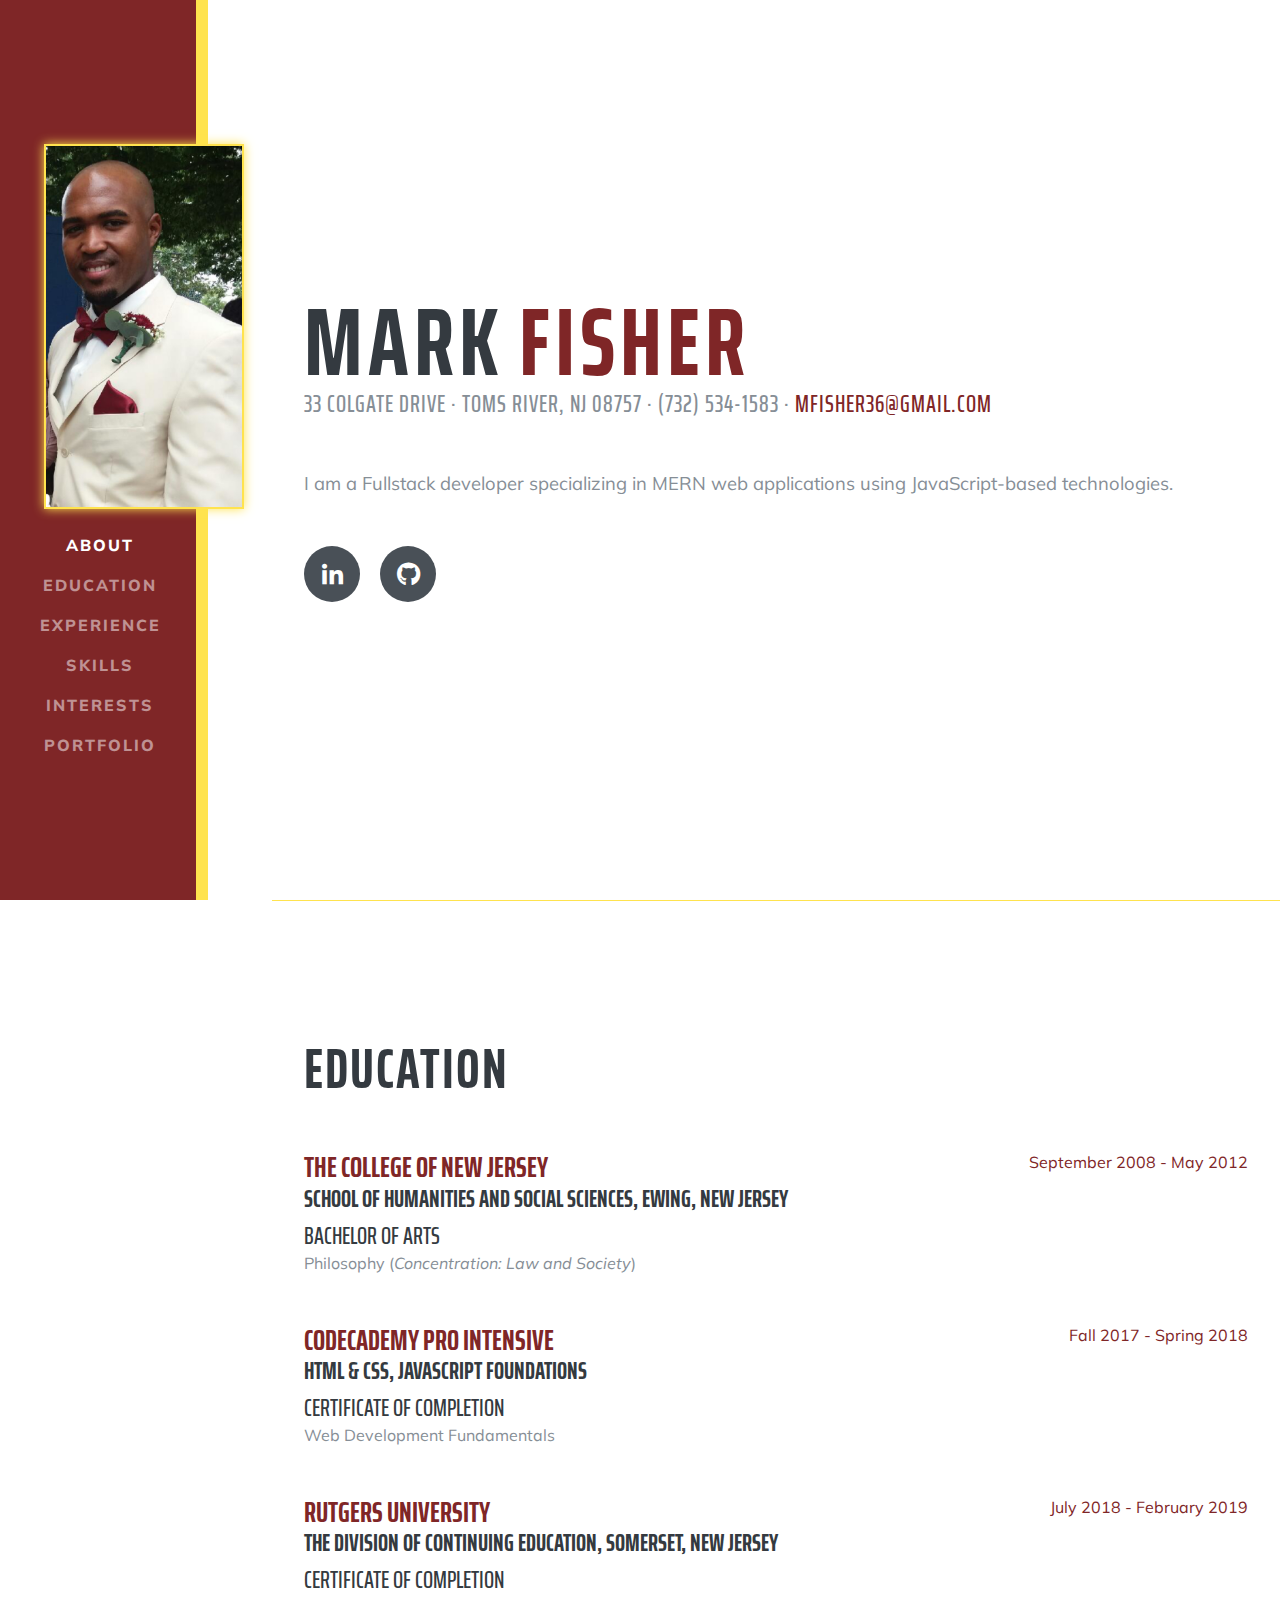
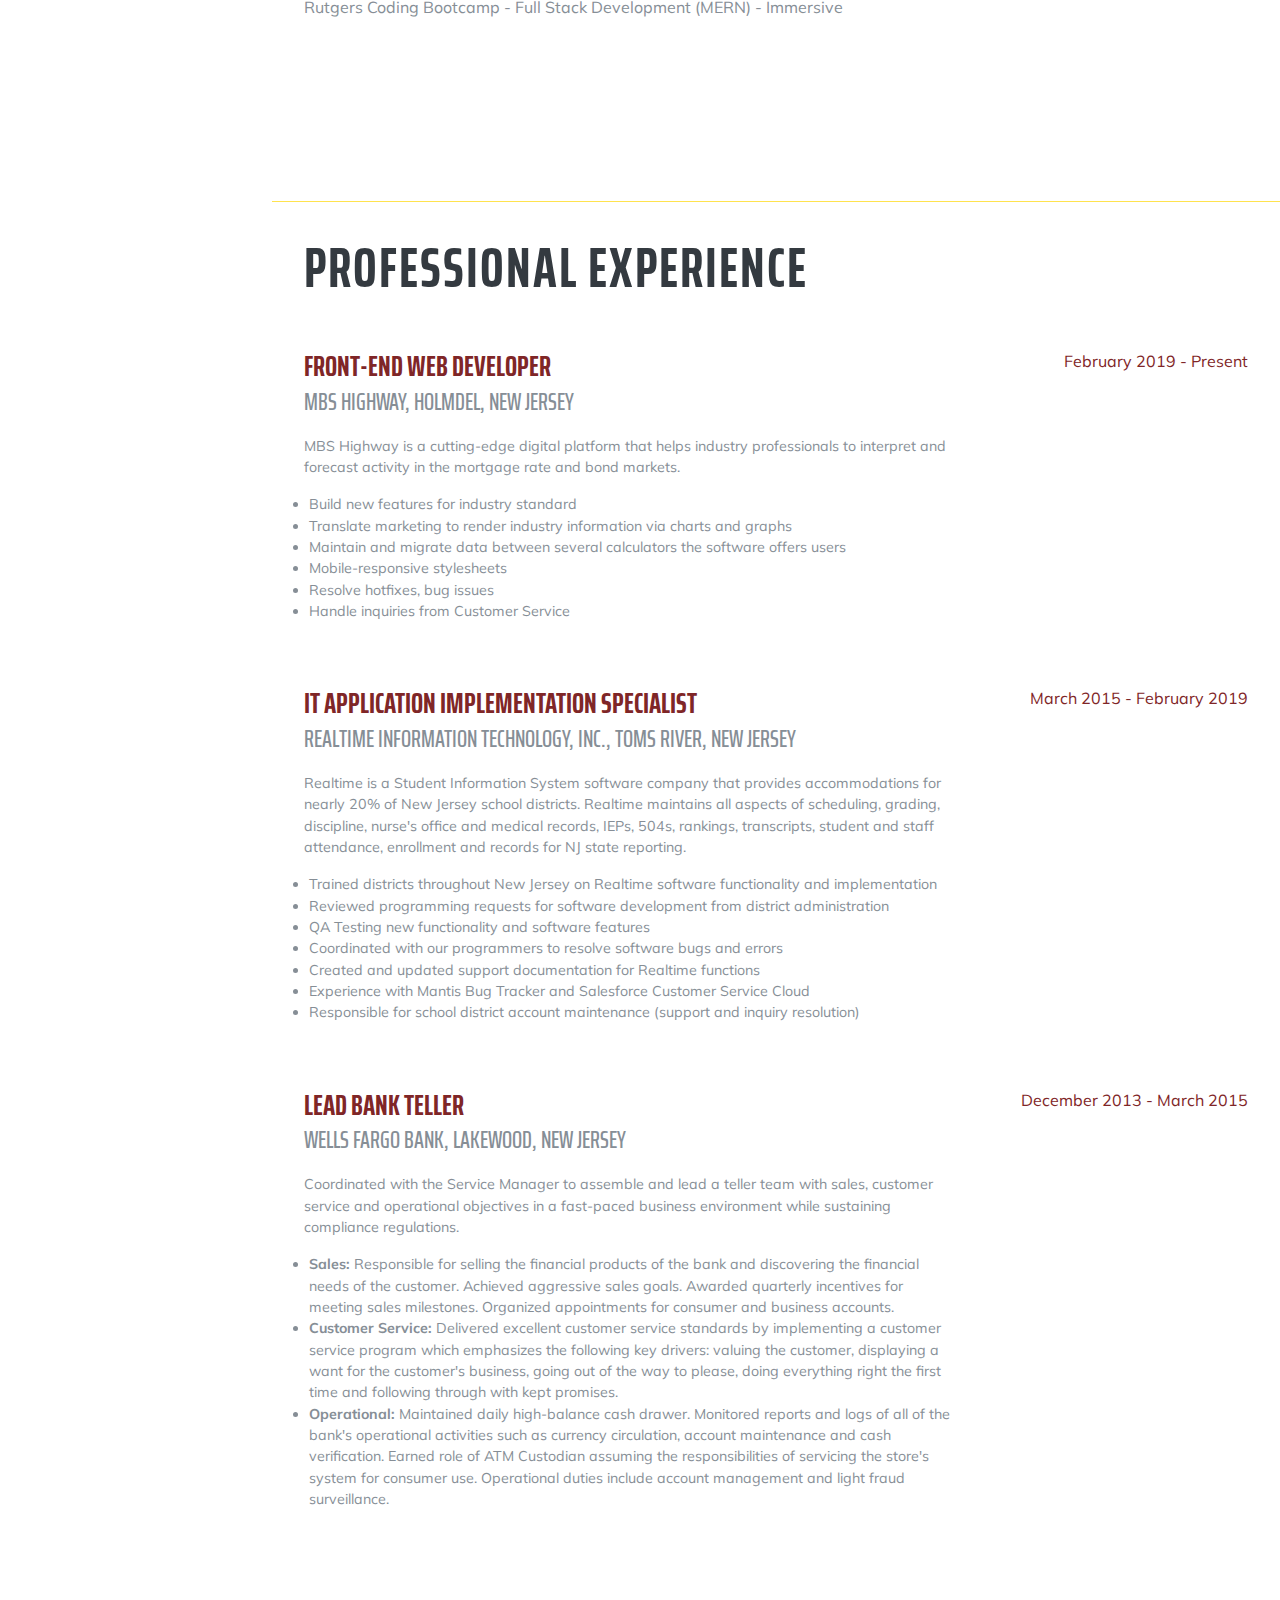
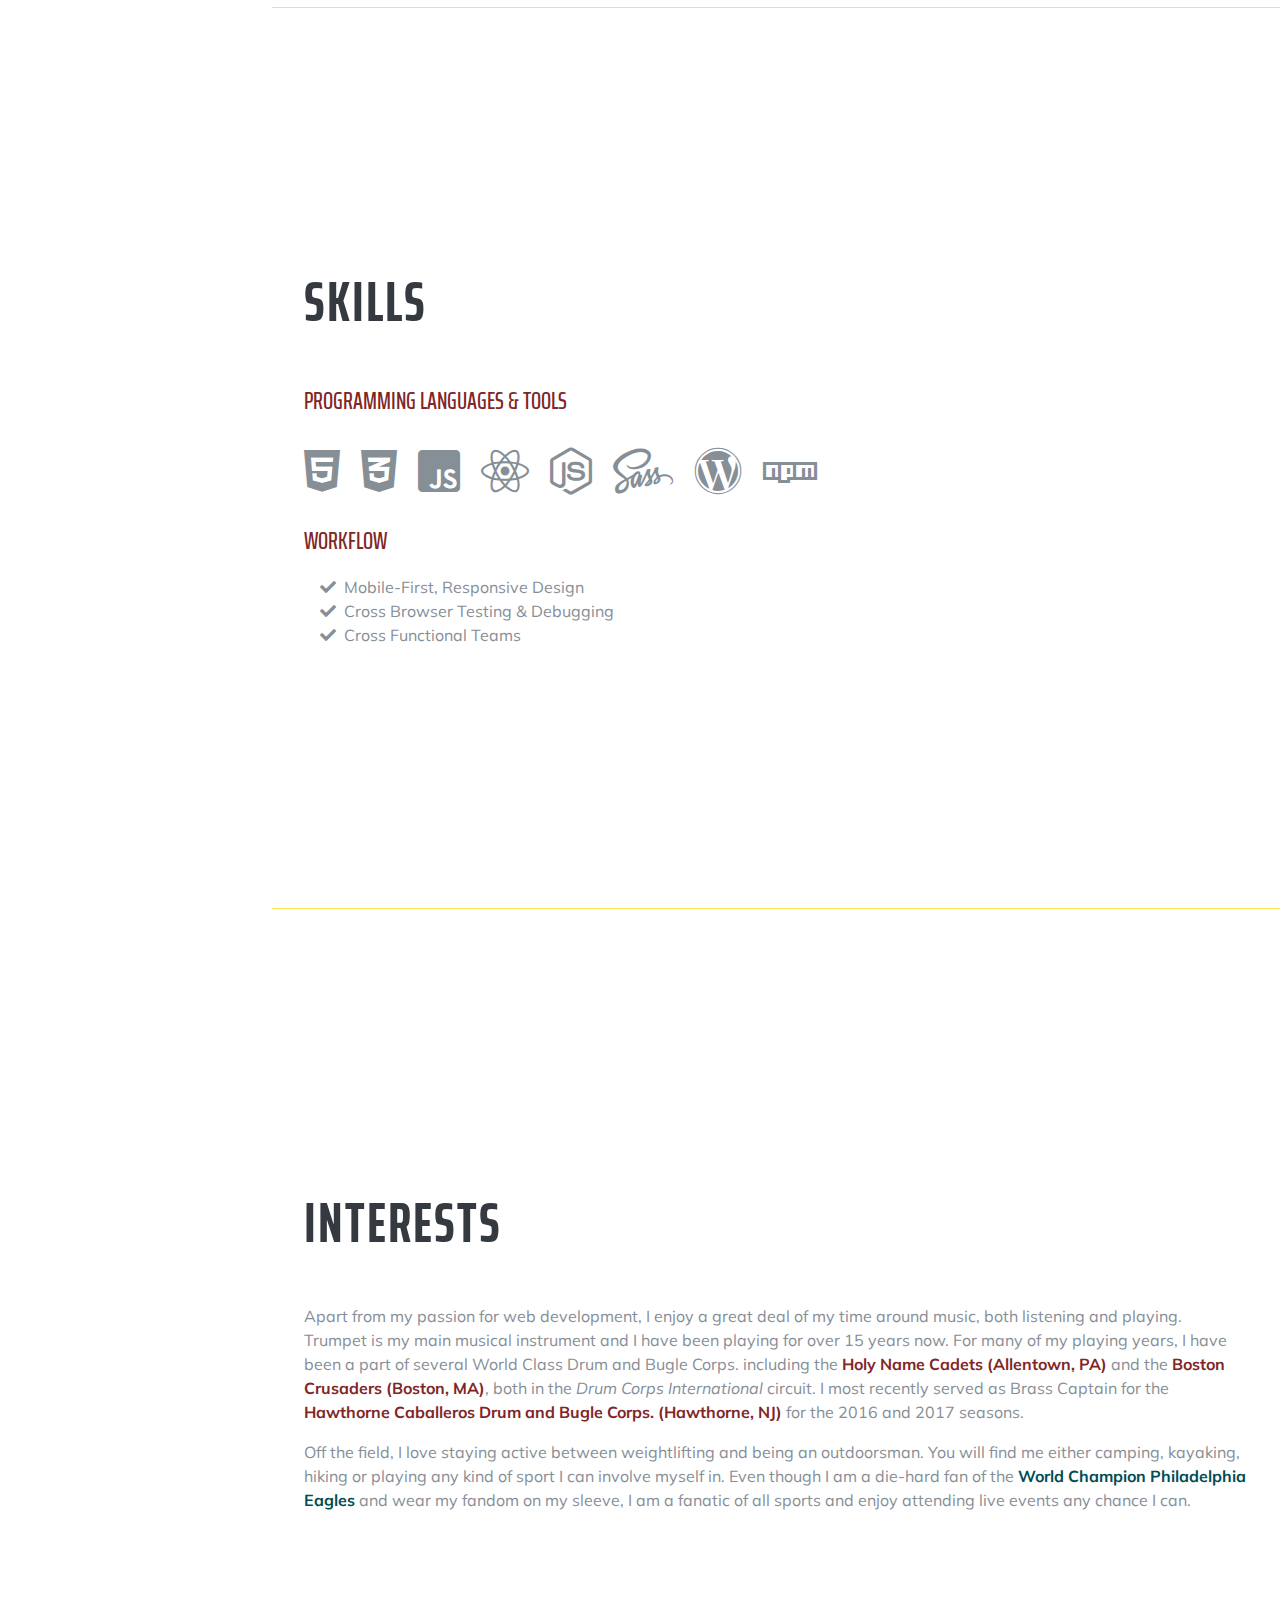
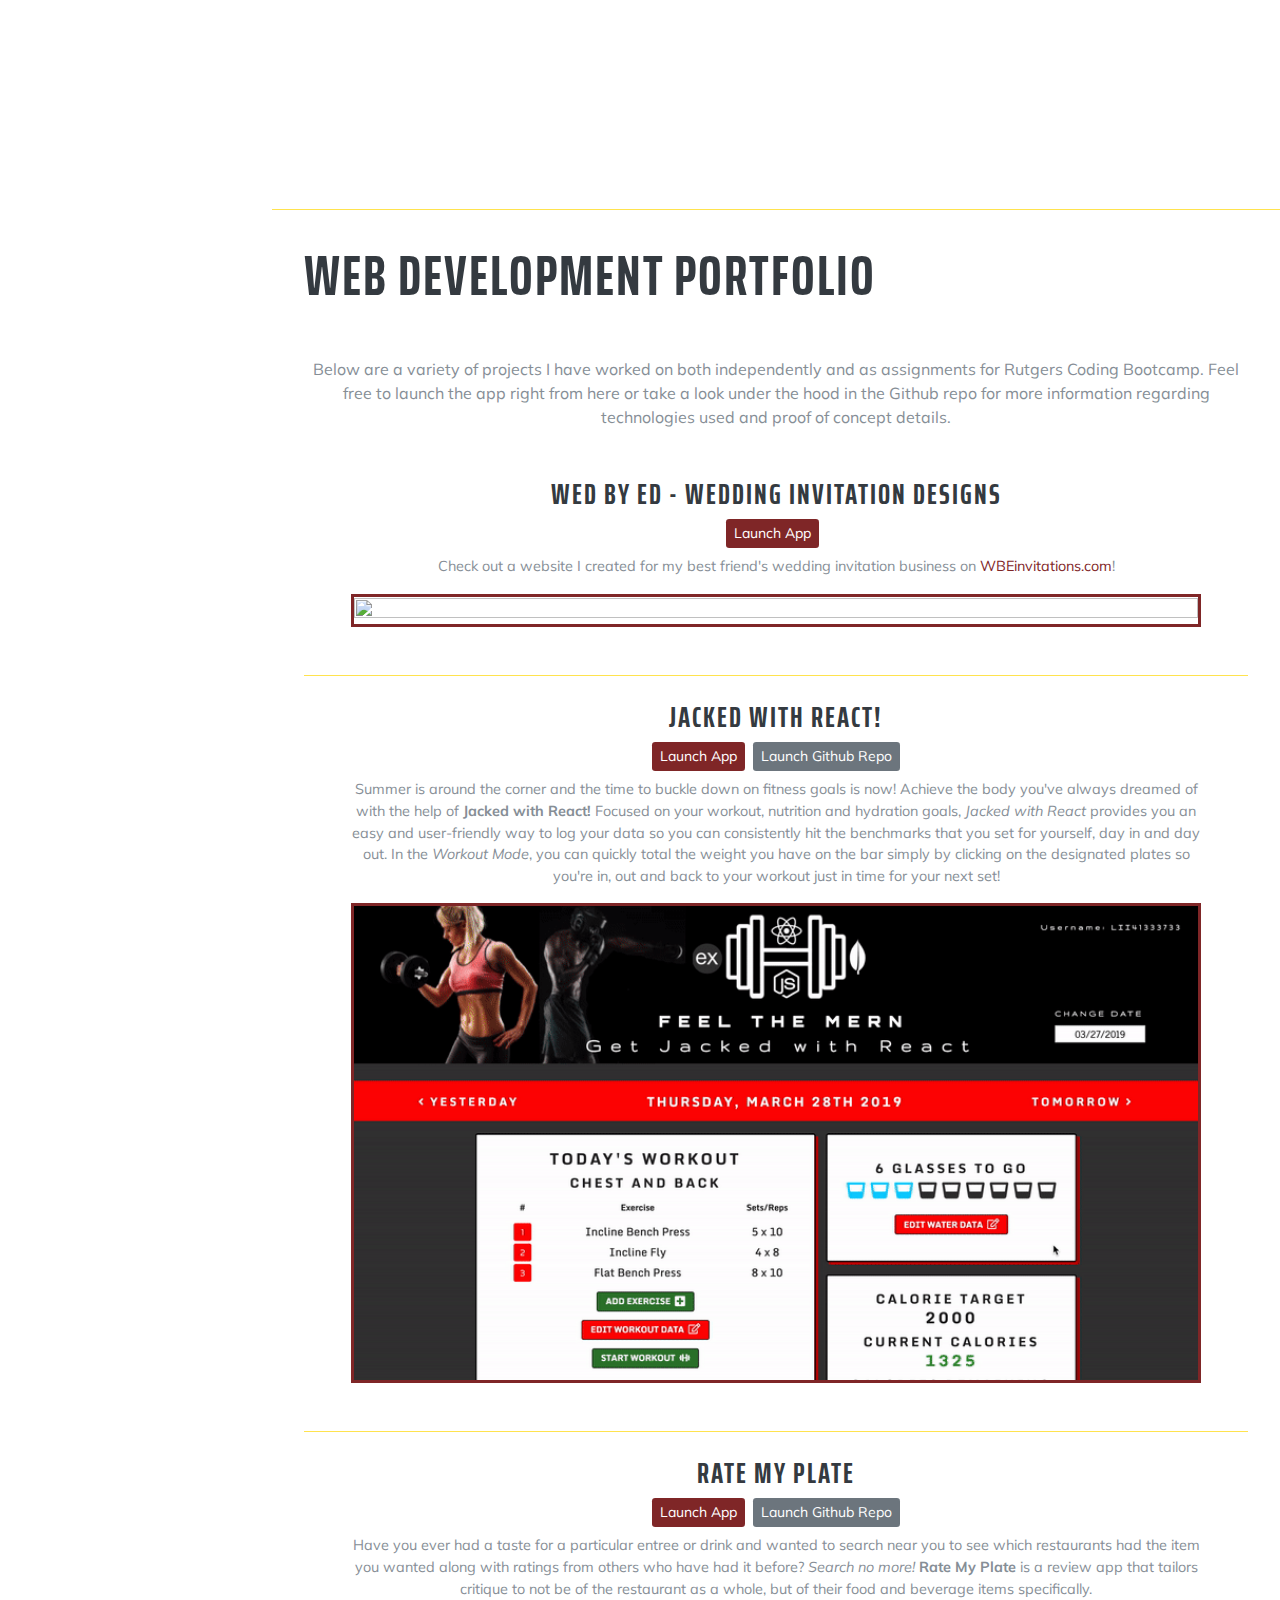
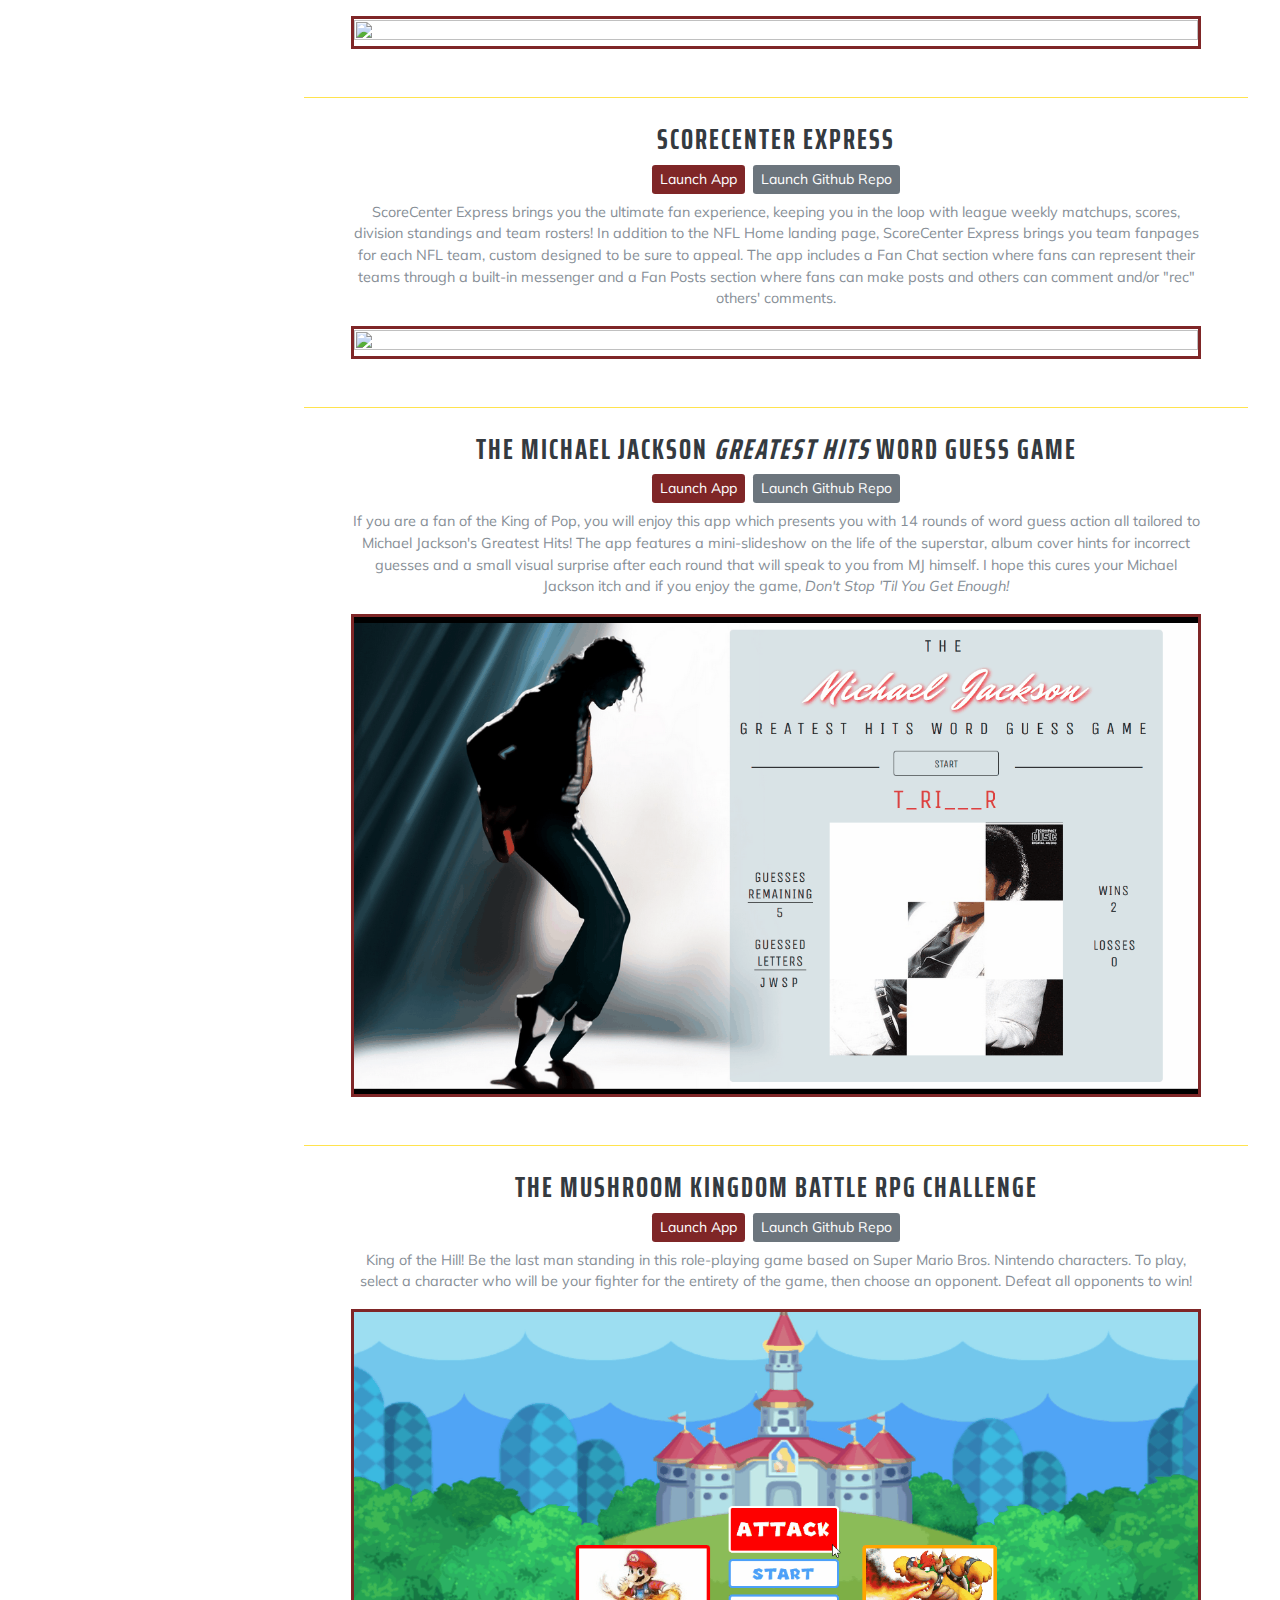
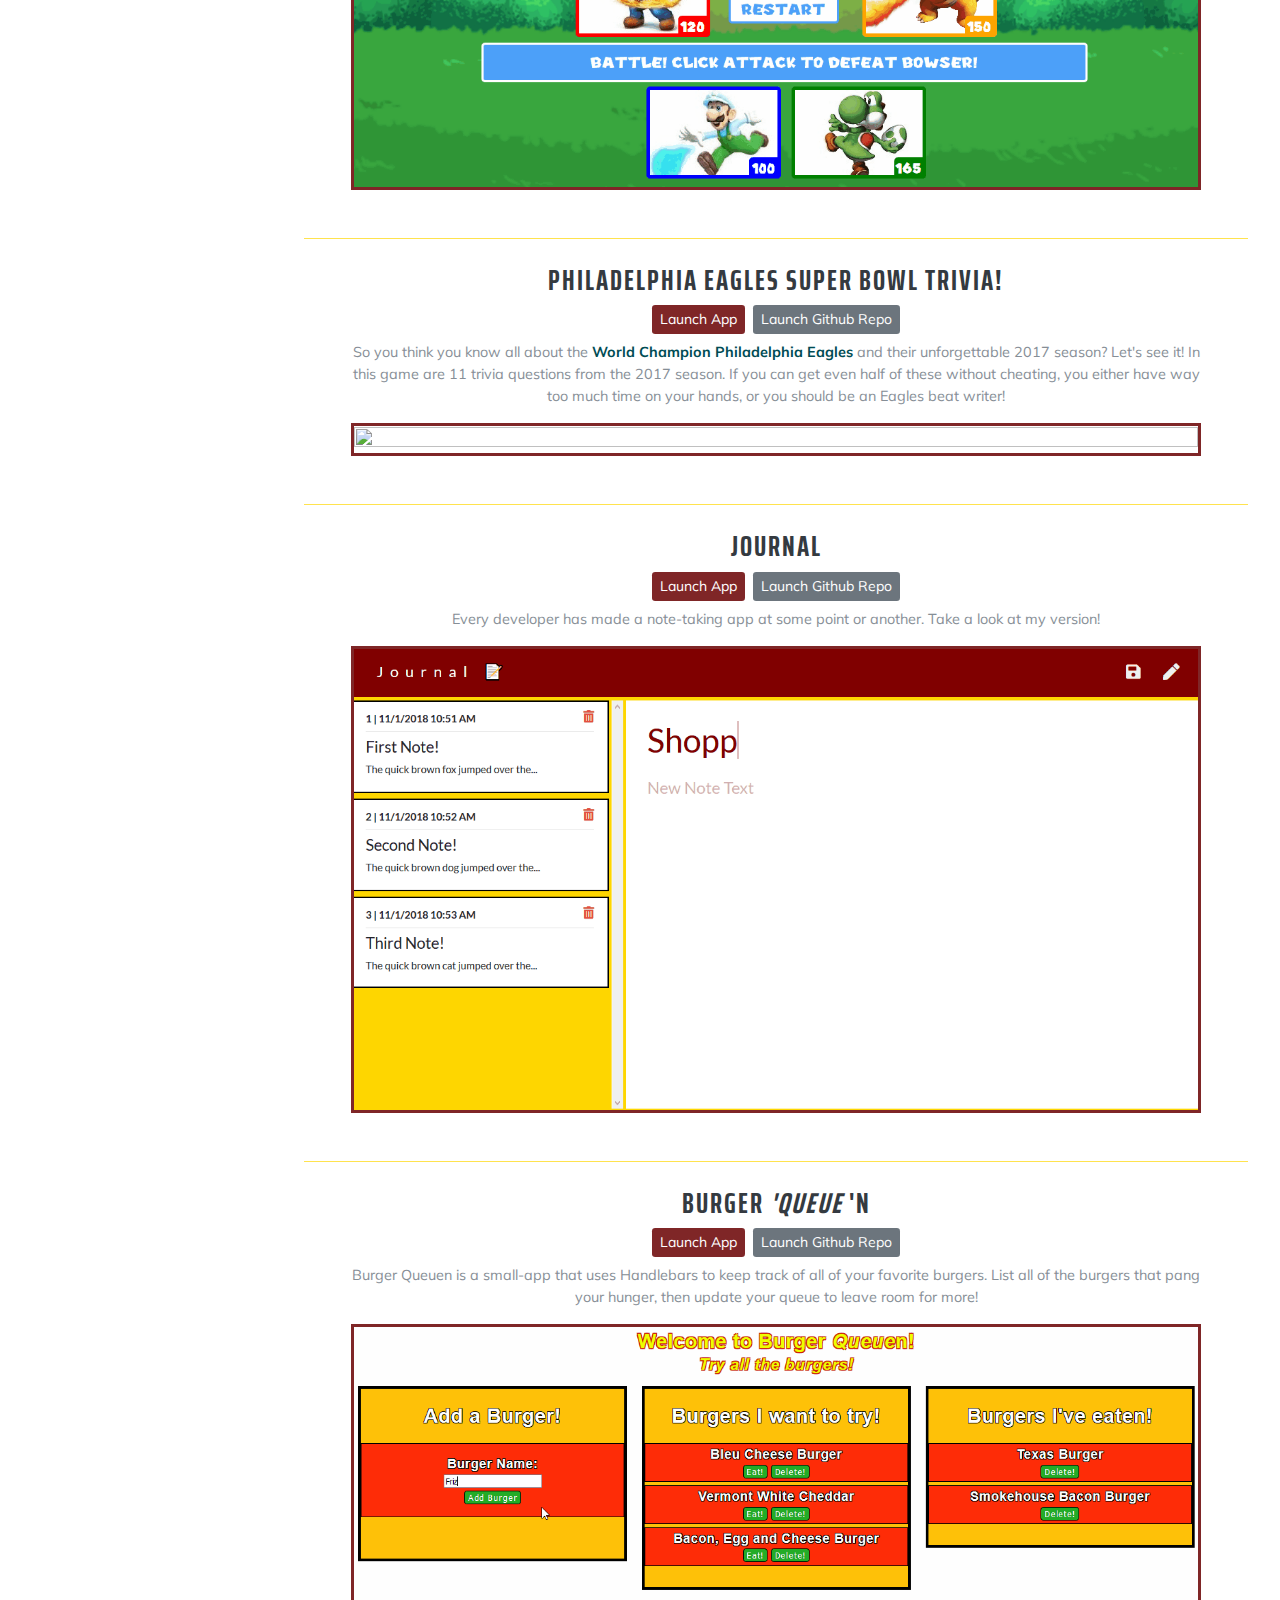
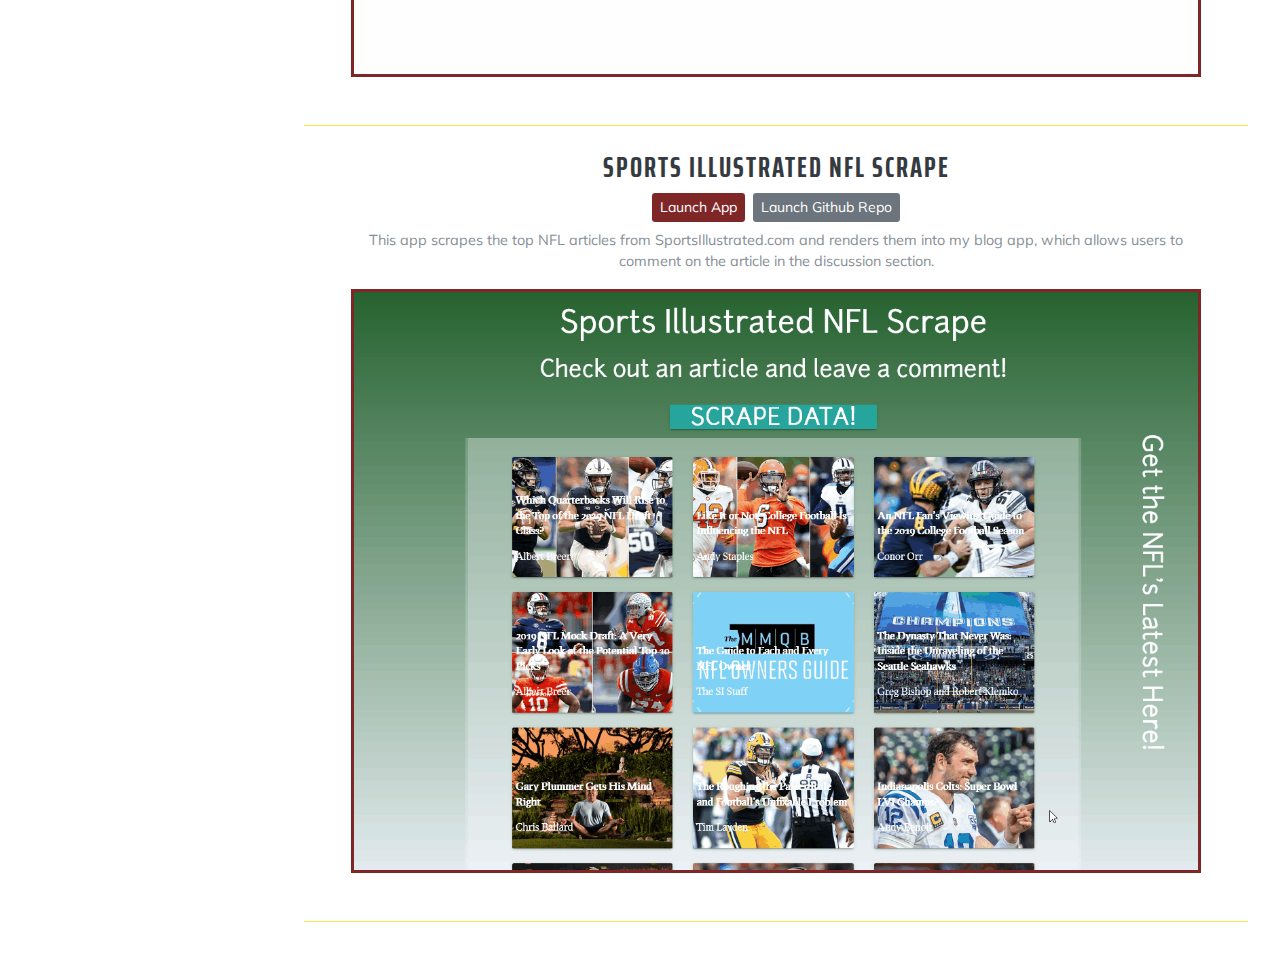
==== index.html @ a33d7e94 "updating" ====
<!DOCTYPE html>
<html lang="en">

<head>

  <meta charset="utf-8">
  <meta name="viewport" content="width=device-width, initial-scale=1, shrink-to-fit=no">
  <meta name="description" content="">
  <meta name="author" content="">

  <title>Portfolio - Mark Fisher</title>

  <!-- Bootstrap core CSS -->
  <link href="vendor/bootstrap/css/bootstrap.min.css" rel="stylesheet">

  <!-- Custom fonts for this template -->
  <link href="https://fonts.googleapis.com/css?family=Saira+Extra+Condensed:500,700" rel="stylesheet">
  <link href="https://fonts.googleapis.com/css?family=Muli:400,400i,800,800i" rel="stylesheet">
  <link href="vendor/fontawesome-free/css/all.min.css" rel="stylesheet">

  <!-- Custom styles for this template -->
  <link href="css/resume.css" rel="stylesheet">

</head>

<body id="page-top">

  <nav class="navbar navbar-expand-lg navbar-dark bg-primary fixed-top" id="sideNav">
    <a class="navbar-brand js-scroll-trigger" href="#page-top">
      <span class="d-block d-lg-none">Mark Fisher</span>
      <span class="d-none d-lg-block img-pic">
        <img class="img-fluid img-profile rounded-circle mx-auto mb-2" src="img/mark.jpg" alt="mark-profile-pic">
      </span>
    </a>
    <button class="navbar-toggler" type="button" data-toggle="collapse" data-target="#navbarSupportedContent"
      aria-controls="navbarSupportedContent" aria-expanded="false" aria-label="Toggle navigation">
      <span class="navbar-toggler-icon"></span>
    </button>
    <div class="collapse navbar-collapse" id="navbarSupportedContent">
      <ul class="navbar-nav">
        <li class="nav-item">
          <a class="nav-link js-scroll-trigger" href="#about">About</a>
        </li>
        <li class="nav-item">
          <a class="nav-link js-scroll-trigger" href="#education">Education</a>
        </li>
        <li class="nav-item">
          <a class="nav-link js-scroll-trigger" href="#experience">Experience</a>
        </li>
        <li class="nav-item">
          <a class="nav-link js-scroll-trigger" href="#skills">Skills</a>
        </li>
        <li class="nav-item">
          <a class="nav-link js-scroll-trigger" href="#interests">Interests</a>
        </li>
        <li class="nav-item">
          <a class="nav-link js-scroll-trigger" href="#awards">Portfolio</a>
        </li>
      </ul>
    </div>
  </nav>

  <div class="container-fluid p-0">

    <section class="resume-section p-3 p-lg-5 d-flex d-column" id="about">
      <div class="my-auto">
        <h1 class="mb-0 four-space">Mark<span class="bar"> </span><span class="text-primary">Fisher</span></h1>
        <div class="subheading mb-5 one-space">33 Colgate Drive · Toms River, NJ 08757 · (732) 534-1583 ·
          <a href="mailto:mfisher36@gmail.com">mfisher36@gmail.com</a>
        </div>
        <p class="lead mb-5">I am a Fullstack developer specializing in MERN web applications using
          JavaScript-based technologies.</p>
        <div class="social-icons">
          <a href="https://www.linkedin.com/in/mark-fisher-047b9167/" target="_blank">
            <i class="fab fa-linkedin-in"></i>
          </a>
          <a href="https://github.com/LII41333733" target="_blank">
            <i class="fab fa-github"></i>
          </a>
          <!-- <a href="#">
            <i class="fab fa-twitter"></i>
          </a>
          <a href="#">
            <i class="fab fa-facebook-f"></i>
          </a> -->
        </div>
      </div>
    </section>

    <hr class="m-0">

    <section class="resume-section p-3 p-lg-5 d-flex flex-column" id="education">
      <div class="my-auto">
        <h2 class="mb-5">Education</h2>

        <div class="resume-item d-flex flex-column flex-md-row mb-5">
          <div class="resume-content mr-auto">
            <h3 class="mb-0 school-name">The College of New Jersey</h3>
            <h4>School of Humanities and Social Sciences, Ewing, New Jersey</h4>
            <h3 class="subheading mb-0 mt-2">Bachelor of Arts</h3>
            <div>Philosophy (<em>Concentration: Law and Society</em>)</div>
          </div>
          <div class="resume-date text-md-right">
            <span class="text-primary">September 2008 - May 2012</span>
          </div>
        </div>

        <div class="resume-item d-flex flex-column flex-md-row mb-5">
          <div class="resume-content mr-auto">
            <h3 class="mb-0 school-name">Codecademy Pro Intensive</h3>
            <h4>HTML & CSS, Javascript Foundations
              </h4>
            <h3 class="subheading mb-0 mt-2">Certificate of Completion</h3>
            <div>Web Development Fundamentals</div>
          </div>
          <div class="resume-date text-md-right">
            <span class="text-primary">Fall 2017 - Spring 2018</span>
          </div>
        </div>

        <div class="resume-item d-flex flex-column flex-md-row mb-5">
          <div class="resume-content mr-auto">
            <h3 class="mb-0 school-name">Rutgers University</h3>
            <h4>The Division of Continuing Education, Somerset, New Jersey
              </h4>
            <h3 class="subheading mb-0 mt-2">Certificate of Completion</h3>
            <div>Rutgers Coding Bootcamp - Full Stack Development (MERN) - Immersive</div>
          </div>
          <div class="resume-date text-md-right">
            <span class="text-primary">July 2018 - February 2019</span>
          </div>
        </div>

      </div>
    </section>

    <hr class="m-0">

    <section class="resume-section p-3 p-lg-5 d-flex flex-column" id="experience">
      <div class="my-auto">
        <h2 class="mb-5">Professional Experience</h2>

        <div class="resume-item d-flex flex-column flex-md-row mb-5">
          <div class="resume-content mr-auto">
            <h3 class="mb-0 school-name">Front-End Web Developer</h3>
            <div class="subheading mb-3">MBS Highway, Holmdel, New Jersey</div>
            <p class="exp-text">MBS Highway is a cutting-edge digital platform that helps industry professionals to interpret and forecast activity in the mortgage rate and bond markets.</p>
            <ul class="exp-text">
                <li>Build new features for industry standard</li>
                <li>Translate marketing to render industry information via charts and graphs</li>
                <li>Maintain and migrate data between several calculators the software offers users</li>
                <li>Mobile-responsive stylesheets</li>
                <li>Resolve hotfixes, bug issues</li>
                <li>Handle inquiries from Customer Service</li>
            </ul>
          </div>
          <div class="resume-date text-md-right">
            <span class="text-primary">February 2019 - Present</span>
          </div>
        </div>

        <div class="resume-item d-flex flex-column flex-md-row mb-5">
          <div class="resume-content mr-auto">
            <h3 class="mb-0 school-name">IT Application Implementation Specialist</h3>
            <div class="subheading mb-3">Realtime Information Technology, Inc., Toms River, New Jersey</div>
            <p class="exp-text">Realtime is a Student Information System software company that provides accommodations for nearly 20% of New Jersey school districts. Realtime maintains all aspects of scheduling, grading, discipline, nurse's office and medical records, IEPs, 504s, rankings, transcripts, student and staff attendance, enrollment and records for NJ state reporting.</p>
            <ul class="exp-text">
                <li>Trained districts throughout New Jersey on Realtime software functionality and implementation</li>
                <li>Reviewed programming requests for software development from district administration</li>
                <li>QA Testing new functionality and software features</li>
                <li>Coordinated with our programmers to resolve software bugs and errors</li>
                <li>Created and updated support documentation for Realtime functions</li>
                <li>Experience with Mantis Bug Tracker and Salesforce Customer Service Cloud </li>
                <li>Responsible for school district account maintenance (support and inquiry resolution)</li>
            </ul>
          </div>
          <div class="resume-date text-md-right">
            <span class="text-primary">March 2015 - February 2019</span>
          </div>
        </div>

        <div class="resume-item d-flex flex-column flex-md-row mb-5">
          <div class="resume-content mr-auto">
            <h3 class="mb-0 school-name">Lead Bank Teller</h3>
            <div class="subheading mb-3">Wells Fargo Bank, Lakewood, New Jersey</div>
            <p class="exp-text">Coordinated with the Service Manager to assemble and lead a teller team with sales, customer service and operational objectives in a fast-paced business environment while sustaining compliance regulations.</p>
            <ul class="exp-text">
                <li><strong>Sales:</strong> Responsible for selling the financial products of the bank and discovering the financial needs of the customer. Achieved aggressive sales goals. Awarded quarterly incentives for meeting sales milestones. Organized appointments for consumer and business accounts.</li>
                <li><strong>Customer Service:</strong> Delivered excellent customer service standards by implementing a customer service program which emphasizes the following key drivers: valuing the customer, displaying a want for the customer's business, going out of the way to please, doing everything right the first time and following through with kept promises.</li>
                <li><strong>Operational:</strong> Maintained daily high-balance cash drawer. Monitored reports and logs of all of the bank's operational activities such as currency circulation, account maintenance and cash verification. Earned role of ATM Custodian assuming the responsibilities of servicing the store's system for consumer use. Operational duties include account management and light fraud surveillance.</li>
            </ul>
          </div>
          <div class="resume-date text-md-right">
            <span class="text-primary">December 2013 - March 2015</span>
          </div>
        </div>







      </div>

    </section>

    <hr class="m-0">

    <section class="resume-section p-3 p-lg-5 d-flex flex-column" id="skills">
      <div class="my-auto">
        <h2 class="mb-5">Skills</h2>

        <div class="subheading mb-3  school-name">Programming Languages &amp; Tools</div>
        <ul class="list-inline dev-icons">
          <li class="list-inline-item">
            <i class="fab fa-html5"></i>
          </li>
          <li class="list-inline-item">
            <i class="fab fa-css3-alt"></i>
          </li>
          <li class="list-inline-item">
            <i class="fab fa-js-square"></i>
          </li>
          <li class="list-inline-item">
            <i class="fab fa-react"></i>
          </li>
          <li class="list-inline-item">
            <i class="fab fa-node-js"></i>
          </li>
          <li class="list-inline-item">
            <i class="fab fa-sass"></i>
          </li>
          <li class="list-inline-item">
            <i class="fab fa-wordpress"></i>
          </li>
          <li class="list-inline-item">
            <i class="fab fa-npm"></i>
          </li>
        </ul>

        <div class="subheading mb-3 school-name">Workflow</div>
        <ul class="fa-ul mb-0">
          <li>
            <i class="fa-li fa fa-check"></i>
            Mobile-First, Responsive Design</li>
          <li>
            <i class="fa-li fa fa-check"></i>
            Cross Browser Testing &amp; Debugging</li>
          <li>
            <i class="fa-li fa fa-check"></i>
            Cross Functional Teams</li>
        </ul>
      </div>
    </section>

    <hr class="m-0">

    <section class="resume-section p-3 p-lg-5 d-flex flex-column" id="interests">
      <div class="my-auto">
        <h2 class="mb-5">Interests</h2>
        <p>Apart from my passion for web development, I enjoy a great deal of my time around music, both listening and playing. Trumpet is my main musical instrument and I have been playing for over 15 years now. For many of my playing years, I have been a part of  several World Class Drum and Bugle Corps. including the <strong class="school-name">Holy Name Cadets (Allentown, PA)</strong> and the <strong class="school-name">Boston Crusaders (Boston, MA)</strong>, both in the <em>Drum Corps International</em> circuit. I most recently served as Brass Captain for the <strong class="school-name">Hawthorne Caballeros Drum and Bugle Corps. (Hawthorne, NJ)</strong> for the 2016 and 2017 seasons.</p>
        <p>Off the field, I love staying active between weightlifting and being an outdoorsman. You will find me either camping, kayaking, hiking or playing any kind of sport I can involve myself in. Even though I am a die-hard fan of the <strong class="eagles">World Champion Philadelphia Eagles</strong> and wear my fandom on my sleeve, I am a fanatic of all sports and enjoy attending live events any chance I can.</p>
      </div>
    </section>

    <hr class="m-0">

    <section class="resume-section p-3 p-lg-5 d-flex flex-column" id="awards">
      <div class="my-auto">
        <h2 class="mb-1">Web Development Portfolio</h2>
        <p class="mb-5 mt-5 text-center">Below are a variety of projects I have worked on both independently and as assignments for Rutgers Coding Bootcamp. Feel free to launch the app right from here or take a look under the hood in the Github repo for more information regarding technologies used and proof of concept details.</p>

        <div class="portfolio-entry text-center">
          <a href="http://www.wbeinvitations.com/" target="_blank"><h3 class="port-head text-center">Wed By Ed - Wedding Invitation Designs</h3></a>
            <a href="http://www.wbeinvitations.com/" target="_blank"><button type="button" class="btn btn-primary btn-sm mr-2">Launch App</button></a>
            <div class="folio-text mx-auto">
              <p class="port-text-para mt-2 text-center">
                Check out a website I created for my best friend's wedding invitation business on <a href="http://www.wbeinvitations.com/">WBEinvitations.com</a>!
              </p>
              </div>
              <div class="folio-row mx-auto">
                <a href="http://www.wbeinvitations.com/" target="_blank"><img class="folio-gif" src="./img/wbeGIF.gif"></a>
              </div>
            </div>
  
          <hr class="port-split mt-5 mb-4">

        <div class="portfolio-entry text-center">
          <a href="https://jackedwithreact.herokuapp.com/" target="_blank"><h3 class="port-head text-center">Jacked with React!</h3></a>
            <a href="https://jackedwithreact.herokuapp.com/" target="_blank"><button type="button" class="btn btn-primary btn-sm mr-2">Launch App</button></a><a href="https://github.com/LII41333733/jackedWithReact" target="_blank"><button type="button" class="btn btn-secondary btn-sm">Launch Github Repo</button></a>
            <div class="folio-text mx-auto">
              <p class="port-text-para mt-2 text-center">Summer is around the corner and the time to buckle down on fitness goals is now! Achieve the body you've always dreamed of with the help of <strong>Jacked with React!</strong> Focused on your workout, nutrition and hydration goals, <em>Jacked with React</em> provides you an easy and user-friendly way to log your data so you can consistently hit the benchmarks that you set for yourself, day in and day out. In the <em>Workout Mode</em>, you can quickly total the weight you have on the bar simply by clicking on the designated plates so you're in, out and back to your workout just in time for your next set!</p>
              </div>
              <div class="folio-row mx-auto">
                <a href="https://jackedwithreact.herokuapp.com/" target="_blank"><img class="folio-gif" src="./img/jackedGIF.gif"></a>
              </div>
            </div>
  
          <hr class="port-split mt-5 mb-4">

        <div class="portfolio-entry text-center">
          <a href="https://lii41333733.github.io/rate-my-plate/" target="_blank"><h3 class="port-head text-center">Rate My Plate</h3></a>
            <a href="https://lii41333733.github.io/rate-my-plate/" target="_blank"><button type="button" class="btn btn-primary btn-sm mr-2">Launch App</button></a><a href="https://github.com/LII41333733/rate-my-plate" target="_blank"><button type="button" class="btn btn-secondary btn-sm">Launch Github Repo</button></a>
            <div class="folio-text mx-auto">
              <p class="port-text-para mt-2 text-center">Have you ever had a taste for a particular entree or drink and wanted to search near you to see which restaurants had the item you wanted along with ratings from others who have had it before? <em>Search no more!</em><strong> Rate My Plate</strong> is a review app that tailors critique to not be of the restaurant as a whole, but of their food and beverage items specifically.</p>
              </div>
              <div class="folio-row mx-auto">
                <a href="https://lii41333733.github.io/rate-my-plate/" target="_blank"><img class="folio-gif" src="./img/rate-my-plate-gif.gif"></a>
              </div>
            </div>
  
          <hr class="port-split mt-5 mb-4">    

          <div class="portfolio-entry text-center">
            <a href="https://scorecenter-express.herokuapp.com/" target="_blank"><h3 class="port-head  text-center">ScoreCenter Express</h3></a>
              <a href="https://scorecenter-express.herokuapp.com/" target="_blank"><button type="button" class="btn btn-primary btn-sm mr-2">Launch App</button></a><a href="https://github.com/LII41333733/scorecenter-express" target="_blank"><button type="button" class="btn btn-secondary btn-sm">Launch Github Repo</button></a>
              <div class="folio-text mx-auto">
                <p class="port-text-para mt-2 text-center">ScoreCenter Express brings you the ultimate fan experience, keeping you in the loop with league weekly matchups, scores, division standings and team rosters! In addition to the NFL Home landing page, ScoreCenter Express brings you team fanpages for each NFL team, custom designed to be sure to appeal. The app includes a Fan Chat section where fans can represent their teams through a built-in messenger and a Fan Posts section where fans can make posts and others can comment and/or "rec" others' comments.</p>
                </div>
                <div class="folio-row mx-auto">
                  <a href="https://scorecenter-express.herokuapp.com/" target="_blank"><img class="folio-gif" src="./img/scorecenter-gif.gif"></a>
                </div>
              </div>
    
            <hr class="port-split mt-5 mb-4">

          <div class="portfolio-entry text-center">
            <a href="https://lii41333733.github.io/word-guess-game" target="_blank"><h3 class="port-head text-center">The Michael Jackson <em>Greatest Hits</em> Word Guess Game</h3></a>
              <a href="https://lii41333733.github.io/word-guess-game/" target="_blank"><button type="button" class="btn btn-primary btn-sm mr-2">Launch App</button></a><a href="https://github.com/LII41333733/word-guess-game" target="_blank"><button type="button" class="btn btn-secondary btn-sm">Launch Github Repo</button></a>
              <div class="folio-text mx-auto">
                <p class="port-text-para mt-2 text-center">If you are a fan of the King of Pop, you will enjoy this app which presents you with 14 rounds of word guess action all tailored to Michael Jackson's Greatest Hits! The app features a mini-slideshow on the life of the superstar, album cover hints for incorrect guesses and a small visual surprise after each round that will speak to you from MJ himself. I hope this cures your Michael Jackson itch and if you enjoy the game, <em>Don't Stop 'Til You Get Enough!</em></p>
                </div>
                <div class="folio-row mx-auto">
                  <a href="https://lii41333733.github.io/word-guess-game" target="_blank"><img class="folio-gif" src="./img/michael-jackson-gif.gif"></a>
                </div>
              </div>
    
            <hr class="port-split mt-5 mb-4">

            <div class="portfolio-entry text-center">
                <h3 class="port-head  text-center">The Mushroom Kingdom Battle RPG Challenge</h3></a>
                <a href="https://lii41333733.github.io/battle-game/" target="_blank"><button type="button" class="btn btn-primary btn-sm mr-2">Launch App</button></a><a href="https://github.com/LII41333733/battle-game" target="_blank"><button type="button" class="btn btn-secondary btn-sm">Launch Github Repo</button></a>
                <div class="folio-text mx-auto">
                  <p class="port-text-para mt-2 text-center">King of the Hill! Be the last man standing in this role-playing game based on Super Mario Bros. Nintendo characters. To play, select a character who will be your fighter for the entirety of the game, then choose an opponent. Defeat all opponents to win!</p>
                  </div>
                  <div class="folio-row mx-auto">
                    <a href="https://lii41333733.github.io/battle-game" target="_blank"><img class="folio-gif" src="./img/battle-game-gif.gif"></a>
                  </div>
                </div>
      
              <hr class="port-split mt-5 mb-4">

                    <div class="portfolio-entry text-center">
                      <a href="https://lii41333733.github.io/trivia-game/" target="_blank"><h3 class="port-head  text-center">Philadelphia Eagles Super Bowl Trivia!</h3></a>
                      <a href="https://lii41333733.github.io/trivia-game/" target="_blank"><button type="button" class="btn btn-primary btn-sm mr-2">Launch App</button></a><a href="https://github.com/LII41333733/trivia-game" target="_blank"><button type="button" class="btn btn-secondary btn-sm">Launch Github Repo</button></a>
                      <div class="folio-text mx-auto">
                        <p class="port-text-para mt-2 text-center">So you think you know all about the <strong class="eagles">World Champion Philadelphia Eagles</strong> and their unforgettable 2017 season? Let's see it! In this game are 11 trivia questions from the 2017 season. If you can get even half of these without cheating, you either have way too much time on your hands, or you should be an Eagles beat writer!</p>
                        </div>
                        <div class="folio-row mx-auto">
                          <a href="https://lii41333733.github.io/trivia-game/" target="_blank"><img class="folio-gif" src="./img/trivia-gif.gif"></a>
                        </div>
                      </div>
          
                  <hr class="port-split mt-5 mb-4">

                  <div class="portfolio-entry text-center">
                    <a href="https://journal-express.herokuapp.com/" target="_blank"></a><h3 class="port-head text-center">Journal</h3></a>
                    <a href="https://journal-express.herokuapp.com/" target="_blank"><button type="button" class="btn btn-primary btn-sm mr-2">Launch App</button></a><a href="#" target="_blank"><button type="button" class="btn btn-secondary btn-sm">Launch Github Repo</button></a>
                    <div class="folio-text mx-auto">
                      <p class="port-text-para mt-2 text-center">Every developer has made a note-taking app at some point or another. Take a look at my version!</p>
                      </div>
                      <div class="folio-row mx-auto">
                        <a href="https://journal-express.herokuapp.com/" target="_blank"><img class="folio-gif" src="./img/journal-gif.gif"></a>
                      </div>
                    </div>
          
                  <hr class="port-split mt-5 mb-4">

                <div class="portfolio-entry text-center">
                  <a href="https://burger-queuen.herokuapp.com/" target="_blank"><h3 class="port-head text-center">Burger <em>'Queue</em> 'n</h3></a>
                    <a href="https://burger-queuen.herokuapp.com/" target="_blank"><button type="button" class="btn btn-primary btn-sm mr-2">Launch App</button></a><a href="#" target="_blank"><button type="button" class="btn btn-secondary btn-sm">Launch Github Repo</button></a>
                    <div class="folio-text mx-auto">
                      <p class="port-text-para mt-2 text-center">Burger Queuen is a small-app that uses Handlebars to keep track of all of your favorite burgers. List all of the burgers that pang your hunger, then update your queue to leave room for more!</p>
                      </div>
                      <div class="folio-row mx-auto">
                        <a href="https://burger-queuen.herokuapp.com/" target="_blank"><img class="folio-gif" src="./img/burger-gif.gif"></a>
                      </div>
                    </div>
          
                  <hr class="port-split mt-5 mb-4">

                <div class="portfolio-entry text-center">
                  <a href="https://mongo-data-scraper.herokuapp.com/" target="_blank"><h3 class="port-head text-center">Sports Illustrated NFL Scrape</h3></a>
                    <a href="https://mongo-data-scraper.herokuapp.com/" target="_blank"><button type="button" class="btn btn-primary btn-sm mr-2">Launch App</button></a><a href="#" target="_blank"><button type="button" class="btn btn-secondary btn-sm">Launch Github Repo</button></a>
                    <div class="folio-text mx-auto">
                      <p class="port-text-para mt-2 text-center">This app scrapes the top NFL articles from SportsIllustrated.com and renders them into my blog app, which allows users to comment on the article in the discussion section. </p>
                      </div>
                      <div class="folio-row mx-auto">
                        <a href="https://mongo-data-scraper.herokuapp.com/" target="_blank"><img class="folio-gif" src="./img/sports-news-gif.gif"></a>
                      </div>
                    </div>
          
                  <hr class="port-split mt-5 mb-4">





    </section>

  </div>

  <!-- Bootstrap core JavaScript -->
  <script src="vendor/jquery/jquery.min.js"></script>
  <script src="vendor/bootstrap/js/bootstrap.bundle.min.js"></script>

  <!-- Plugin JavaScript -->
  <script src="vendor/jquery-easing/jquery.easing.min.js"></script>

  <!-- Custom scripts for this template -->
  <script src="js/resume.min.js"></script>

</body>

</html>
---- vendor/fontawesome-free/css/all.min.css ----
/*!
 * Font Awesome Free 5.3.1 by @fontawesome - https://fontawesome.com
 * License - https://fontawesome.com/license/free (Icons: CC BY 4.0, Fonts: SIL OFL 1.1, Code: MIT License)
 */
.fa,.fab,.fal,.far,.fas{-moz-osx-font-smoothing:grayscale;-webkit-font-smoothing:antialiased;display:inline-block;font-style:normal;font-variant:normal;text-rendering:auto;line-height:1}.fa-lg{font-size:1.33333em;line-height:.75em;vertical-align:-.0667em}.fa-xs{font-size:.75em}.fa-sm{font-size:.875em}.fa-1x{font-size:1em}.fa-2x{font-size:2em}.fa-3x{font-size:3em}.fa-4x{font-size:4em}.fa-5x{font-size:5em}.fa-6x{font-size:6em}.fa-7x{font-size:7em}.fa-8x{font-size:8em}.fa-9x{font-size:9em}.fa-10x{font-size:10em}.fa-fw{text-align:center;width:1.25em}.fa-ul{list-style-type:none;margin-left:2.5em;padding-left:0}.fa-ul>li{position:relative}.fa-li{left:-2em;position:absolute;text-align:center;width:2em;line-height:inherit}.fa-border{border:.08em solid #eee;border-radius:.1em;padding:.2em .25em .15em}.fa-pull-left{float:left}.fa-pull-right{float:right}.fa.fa-pull-left,.fab.fa-pull-left,.fal.fa-pull-left,.far.fa-pull-left,.fas.fa-pull-left{margin-right:.3em}.fa.fa-pull-right,.fab.fa-pull-right,.fal.fa-pull-right,.far.fa-pull-right,.fas.fa-pull-right{margin-left:.3em}.fa-spin{animation:fa-spin 2s infinite linear}.fa-pulse{animation:fa-spin 1s infinite steps(8)}@keyframes fa-spin{0%{transform:rotate(0deg)}to{transform:rotate(1turn)}}.fa-rotate-90{-ms-filter:"progid:DXImageTransform.Microsoft.BasicImage(rotation=1)";transform:rotate(90deg)}.fa-rotate-180{-ms-filter:"progid:DXImageTransform.Microsoft.BasicImage(rotation=2)";transform:rotate(180deg)}.fa-rotate-270{-ms-filter:"progid:DXImageTransform.Microsoft.BasicImage(rotation=3)";transform:rotate(270deg)}.fa-flip-horizontal{-ms-filter:"progid:DXImageTransform.Microsoft.BasicImage(rotation=0, mirror=1)";transform:scaleX(-1)}.fa-flip-vertical{transform:scaleY(-1)}.fa-flip-horizontal.fa-flip-vertical,.fa-flip-vertical{-ms-filter:"progid:DXImageTransform.Microsoft.BasicImage(rotation=2, mirror=1)"}.fa-flip-horizontal.fa-flip-vertical{transform:scale(-1)}:root .fa-flip-horizontal,:root .fa-flip-vertical,:root .fa-rotate-90,:root .fa-rotate-180,:root .fa-rotate-270{-webkit-filter:none;filter:none}.fa-stack{display:inline-block;height:2em;line-height:2em;position:relative;vertical-align:middle;width:2em}.fa-stack-1x,.fa-stack-2x{left:0;position:absolute;text-align:center;width:100%}.fa-stack-1x{line-height:inherit}.fa-stack-2x{font-size:2em}.fa-inverse{color:#fff}.fa-500px:before{content:"\f26e"}.fa-accessible-icon:before{content:"\f368"}.fa-accusoft:before{content:"\f369"}.fa-ad:before{content:"\f641"}.fa-address-book:before{content:"\f2b9"}.fa-address-card:before{content:"\f2bb"}.fa-adjust:before{content:"\f042"}.fa-adn:before{content:"\f170"}.fa-adversal:before{content:"\f36a"}.fa-affiliatetheme:before{content:"\f36b"}.fa-air-freshener:before{content:"\f5d0"}.fa-algolia:before{content:"\f36c"}.fa-align-center:before{content:"\f037"}.fa-align-justify:before{content:"\f039"}.fa-align-left:before{content:"\f036"}.fa-align-right:before{content:"\f038"}.fa-alipay:before{content:"\f642"}.fa-allergies:before{content:"\f461"}.fa-amazon:before{content:"\f270"}.fa-amazon-pay:before{content:"\f42c"}.fa-ambulance:before{content:"\f0f9"}.fa-american-sign-language-interpreting:before{content:"\f2a3"}.fa-amilia:before{content:"\f36d"}.fa-anchor:before{content:"\f13d"}.fa-android:before{content:"\f17b"}.fa-angellist:before{content:"\f209"}.fa-angle-double-down:before{content:"\f103"}.fa-angle-double-left:before{content:"\f100"}.fa-angle-double-right:before{content:"\f101"}.fa-angle-double-up:before{content:"\f102"}.fa-angle-down:before{content:"\f107"}.fa-angle-left:before{content:"\f104"}.fa-angle-right:before{content:"\f105"}.fa-angle-up:before{content:"\f106"}.fa-angry:before{content:"\f556"}.fa-angrycreative:before{content:"\f36e"}.fa-angular:before{content:"\f420"}.fa-ankh:before{content:"\f644"}.fa-app-store:before{content:"\f36f"}.fa-app-store-ios:before{content:"\f370"}.fa-apper:before{content:"\f371"}.fa-apple:before{content:"\f179"}.fa-apple-alt:before{content:"\f5d1"}.fa-apple-pay:before{content:"\f415"}.fa-archive:before{content:"\f187"}.fa-archway:before{content:"\f557"}.fa-arrow-alt-circle-down:before{content:"\f358"}.fa-arrow-alt-circle-left:before{content:"\f359"}.fa-arrow-alt-circle-right:before{content:"\f35a"}.fa-arrow-alt-circle-up:before{content:"\f35b"}.fa-arrow-circle-down:before{content:"\f0ab"}.fa-arrow-circle-left:before{content:"\f0a8"}.fa-arrow-circle-right:before{content:"\f0a9"}.fa-arrow-circle-up:before{content:"\f0aa"}.fa-arrow-down:before{content:"\f063"}.fa-arrow-left:before{content:"\f060"}.fa-arrow-right:before{content:"\f061"}.fa-arrow-up:before{content:"\f062"}.fa-arrows-alt:before{content:"\f0b2"}.fa-arrows-alt-h:before{content:"\f337"}.fa-arrows-alt-v:before{content:"\f338"}.fa-assistive-listening-systems:before{content:"\f2a2"}.fa-asterisk:before{content:"\f069"}.fa-asymmetrik:before{content:"\f372"}.fa-at:before{content:"\f1fa"}.fa-atlas:before{content:"\f558"}.fa-atom:before{content:"\f5d2"}.fa-audible:before{content:"\f373"}.fa-audio-description:before{content:"\f29e"}.fa-autoprefixer:before{content:"\f41c"}.fa-avianex:before{content:"\f374"}.fa-aviato:before{content:"\f421"}.fa-award:before{content:"\f559"}.fa-aws:before{content:"\f375"}.fa-backspace:before{content:"\f55a"}.fa-backward:before{content:"\f04a"}.fa-balance-scale:before{content:"\f24e"}.fa-ban:before{content:"\f05e"}.fa-band-aid:before{content:"\f462"}.fa-bandcamp:before{content:"\f2d5"}.fa-barcode:before{content:"\f02a"}.fa-bars:before{content:"\f0c9"}.fa-baseball-ball:before{content:"\f433"}.fa-basketball-ball:before{content:"\f434"}.fa-bath:before{content:"\f2cd"}.fa-battery-empty:before{content:"\f244"}.fa-battery-full:before{content:"\f240"}.fa-battery-half:before{content:"\f242"}.fa-battery-quarter:before{content:"\f243"}.fa-battery-three-quarters:before{content:"\f241"}.fa-bed:before{content:"\f236"}.fa-beer:before{content:"\f0fc"}.fa-behance:before{content:"\f1b4"}.fa-behance-square:before{content:"\f1b5"}.fa-bell:before{content:"\f0f3"}.fa-bell-slash:before{content:"\f1f6"}.fa-bezier-curve:before{content:"\f55b"}.fa-bible:before{content:"\f647"}.fa-bicycle:before{content:"\f206"}.fa-bimobject:before{content:"\f378"}.fa-binoculars:before{content:"\f1e5"}.fa-birthday-cake:before{content:"\f1fd"}.fa-bitbucket:before{content:"\f171"}.fa-bitcoin:before{content:"\f379"}.fa-bity:before{content:"\f37a"}.fa-black-tie:before{content:"\f27e"}.fa-blackberry:before{content:"\f37b"}.fa-blender:before{content:"\f517"}.fa-blind:before{content:"\f29d"}.fa-blogger:before{content:"\f37c"}.fa-blogger-b:before{content:"\f37d"}.fa-bluetooth:before{content:"\f293"}.fa-bluetooth-b:before{content:"\f294"}.fa-bold:before{content:"\f032"}.fa-bolt:before{content:"\f0e7"}.fa-bomb:before{content:"\f1e2"}.fa-bone:before{content:"\f5d7"}.fa-bong:before{content:"\f55c"}.fa-book:before{content:"\f02d"}.fa-book-open:before{content:"\f518"}.fa-book-reader:before{content:"\f5da"}.fa-bookmark:before{content:"\f02e"}.fa-bowling-ball:before{content:"\f436"}.fa-box:before{content:"\f466"}.fa-box-open:before{content:"\f49e"}.fa-boxes:before{content:"\f468"}.fa-braille:before{content:"\f2a1"}.fa-brain:before{content:"\f5dc"}.fa-briefcase:before{content:"\f0b1"}.fa-briefcase-medical:before{content:"\f469"}.fa-broadcast-tower:before{content:"\f519"}.fa-broom:before{content:"\f51a"}.fa-brush:before{content:"\f55d"}.fa-btc:before{content:"\f15a"}.fa-bug:before{content:"\f188"}.fa-building:before{content:"\f1ad"}.fa-bullhorn:before{content:"\f0a1"}.fa-bullseye:before{content:"\f140"}.fa-burn:before{content:"\f46a"}.fa-buromobelexperte:before{content:"\f37f"}.fa-bus:before{content:"\f207"}.fa-bus-alt:before{content:"\f55e"}.fa-business-time:before{content:"\f64a"}.fa-buysellads:before{content:"\f20d"}.fa-calculator:before{content:"\f1ec"}.fa-calendar:before{content:"\f133"}.fa-calendar-alt:before{content:"\f073"}.fa-calendar-check:before{content:"\f274"}.fa-calendar-minus:before{content:"\f272"}.fa-calendar-plus:before{content:"\f271"}.fa-calendar-times:before{content:"\f273"}.fa-camera:before{content:"\f030"}.fa-camera-retro:before{content:"\f083"}.fa-cannabis:before{content:"\f55f"}.fa-capsules:before{content:"\f46b"}.fa-car:before{content:"\f1b9"}.fa-car-alt:before{content:"\f5de"}.fa-car-battery:before{content:"\f5df"}.fa-car-crash:before{content:"\f5e1"}.fa-car-side:before{content:"\f5e4"}.fa-caret-down:before{content:"\f0d7"}.fa-caret-left:before{content:"\f0d9"}.fa-caret-right:before{content:"\f0da"}.fa-caret-square-down:before{content:"\f150"}.fa-caret-square-left:before{content:"\f191"}.fa-caret-square-right:before{content:"\f152"}.fa-caret-square-up:before{content:"\f151"}.fa-caret-up:before{content:"\f0d8"}.fa-cart-arrow-down:before{content:"\f218"}.fa-cart-plus:before{content:"\f217"}.fa-cc-amazon-pay:before{content:"\f42d"}.fa-cc-amex:before{content:"\f1f3"}.fa-cc-apple-pay:before{content:"\f416"}.fa-cc-diners-club:before{content:"\f24c"}.fa-cc-discover:before{content:"\f1f2"}.fa-cc-jcb:before{content:"\f24b"}.fa-cc-mastercard:before{content:"\f1f1"}.fa-cc-paypal:before{content:"\f1f4"}.fa-cc-stripe:before{content:"\f1f5"}.fa-cc-visa:before{content:"\f1f0"}.fa-centercode:before{content:"\f380"}.fa-certificate:before{content:"\f0a3"}.fa-chalkboard:before{content:"\f51b"}.fa-chalkboard-teacher:before{content:"\f51c"}.fa-charging-station:before{content:"\f5e7"}.fa-chart-area:before{content:"\f1fe"}.fa-chart-bar:before{content:"\f080"}.fa-chart-line:before{content:"\f201"}.fa-chart-pie:before{content:"\f200"}.fa-check:before{content:"\f00c"}.fa-check-circle:before{content:"\f058"}.fa-check-double:before{content:"\f560"}.fa-check-square:before{content:"\f14a"}.fa-chess:before{content:"\f439"}.fa-chess-bishop:before{content:"\f43a"}.fa-chess-board:before{content:"\f43c"}.fa-chess-king:before{content:"\f43f"}.fa-chess-knight:before{content:"\f441"}.fa-chess-pawn:before{content:"\f443"}.fa-chess-queen:before{content:"\f445"}.fa-chess-rook:before{content:"\f447"}.fa-chevron-circle-down:before{content:"\f13a"}.fa-chevron-circle-left:before{content:"\f137"}.fa-chevron-circle-right:before{content:"\f138"}.fa-chevron-circle-up:before{content:"\f139"}.fa-chevron-down:before{content:"\f078"}.fa-chevron-left:before{content:"\f053"}.fa-chevron-right:before{content:"\f054"}.fa-chevron-up:before{content:"\f077"}.fa-child:before{content:"\f1ae"}.fa-chrome:before{content:"\f268"}.fa-church:before{content:"\f51d"}.fa-circle:before{content:"\f111"}.fa-circle-notch:before{content:"\f1ce"}.fa-city:before{content:"\f64f"}.fa-clipboard:before{content:"\f328"}.fa-clipboard-check:before{content:"\f46c"}.fa-clipboard-list:before{content:"\f46d"}.fa-clock:before{content:"\f017"}.fa-clone:before{content:"\f24d"}.fa-closed-captioning:before{content:"\f20a"}.fa-cloud:before{content:"\f0c2"}.fa-cloud-download-alt:before{content:"\f381"}.fa-cloud-upload-alt:before{content:"\f382"}.fa-cloudscale:before{content:"\f383"}.fa-cloudsmith:before{content:"\f384"}.fa-cloudversify:before{content:"\f385"}.fa-cocktail:before{content:"\f561"}.fa-code:before{content:"\f121"}.fa-code-branch:before{content:"\f126"}.fa-codepen:before{content:"\f1cb"}.fa-codiepie:before{content:"\f284"}.fa-coffee:before{content:"\f0f4"}.fa-cog:before{content:"\f013"}.fa-cogs:before{content:"\f085"}.fa-coins:before{content:"\f51e"}.fa-columns:before{content:"\f0db"}.fa-comment:before{content:"\f075"}.fa-comment-alt:before{content:"\f27a"}.fa-comment-dollar:before{content:"\f651"}.fa-comment-dots:before{content:"\f4ad"}.fa-comment-slash:before{content:"\f4b3"}.fa-comments:before{content:"\f086"}.fa-comments-dollar:before{content:"\f653"}.fa-compact-disc:before{content:"\f51f"}.fa-compass:before{content:"\f14e"}.fa-compress:before{content:"\f066"}.fa-concierge-bell:before{content:"\f562"}.fa-connectdevelop:before{content:"\f20e"}.fa-contao:before{content:"\f26d"}.fa-cookie:before{content:"\f563"}.fa-cookie-bite:before{content:"\f564"}.fa-copy:before{content:"\f0c5"}.fa-copyright:before{content:"\f1f9"}.fa-couch:before{content:"\f4b8"}.fa-cpanel:before{content:"\f388"}.fa-creative-commons:before{content:"\f25e"}.fa-creative-commons-by:before{content:"\f4e7"}.fa-creative-commons-nc:before{content:"\f4e8"}.fa-creative-commons-nc-eu:before{content:"\f4e9"}.fa-creative-commons-nc-jp:before{content:"\f4ea"}.fa-creative-commons-nd:before{content:"\f4eb"}.fa-creative-commons-pd:before{content:"\f4ec"}.fa-creative-commons-pd-alt:before{content:"\f4ed"}.fa-creative-commons-remix:before{content:"\f4ee"}.fa-creative-commons-sa:before{content:"\f4ef"}.fa-creative-commons-sampling:before{content:"\f4f0"}.fa-creative-commons-sampling-plus:before{content:"\f4f1"}.fa-creative-commons-share:before{content:"\f4f2"}.fa-credit-card:before{content:"\f09d"}.fa-crop:before{content:"\f125"}.fa-crop-alt:before{content:"\f565"}.fa-cross:before{content:"\f654"}.fa-crosshairs:before{content:"\f05b"}.fa-crow:before{content:"\f520"}.fa-crown:before{content:"\f521"}.fa-css3:before{content:"\f13c"}.fa-css3-alt:before{content:"\f38b"}.fa-cube:before{content:"\f1b2"}.fa-cubes:before{content:"\f1b3"}.fa-cut:before{content:"\f0c4"}.fa-cuttlefish:before{content:"\f38c"}.fa-d-and-d:before{content:"\f38d"}.fa-dashcube:before{content:"\f210"}.fa-database:before{content:"\f1c0"}.fa-deaf:before{content:"\f2a4"}.fa-delicious:before{content:"\f1a5"}.fa-deploydog:before{content:"\f38e"}.fa-deskpro:before{content:"\f38f"}.fa-desktop:before{content:"\f108"}.fa-deviantart:before{content:"\f1bd"}.fa-dharmachakra:before{content:"\f655"}.fa-diagnoses:before{content:"\f470"}.fa-dice:before{content:"\f522"}.fa-dice-five:before{content:"\f523"}.fa-dice-four:before{content:"\f524"}.fa-dice-one:before{content:"\f525"}.fa-dice-six:before{content:"\f526"}.fa-dice-three:before{content:"\f527"}.fa-dice-two:before{content:"\f528"}.fa-digg:before{content:"\f1a6"}.fa-digital-ocean:before{content:"\f391"}.fa-digital-tachograph:before{content:"\f566"}.fa-directions:before{content:"\f5eb"}.fa-discord:before{content:"\f392"}.fa-discourse:before{content:"\f393"}.fa-divide:before{content:"\f529"}.fa-dizzy:before{content:"\f567"}.fa-dna:before{content:"\f471"}.fa-dochub:before{content:"\f394"}.fa-docker:before{content:"\f395"}.fa-dollar-sign:before{content:"\f155"}.fa-dolly:before{content:"\f472"}.fa-dolly-flatbed:before{content:"\f474"}.fa-donate:before{content:"\f4b9"}.fa-door-closed:before{content:"\f52a"}.fa-door-open:before{content:"\f52b"}.fa-dot-circle:before{content:"\f192"}.fa-dove:before{content:"\f4ba"}.fa-download:before{content:"\f019"}.fa-draft2digital:before{content:"\f396"}.fa-drafting-compass:before{content:"\f568"}.fa-draw-polygon:before{content:"\f5ee"}.fa-dribbble:before{content:"\f17d"}.fa-dribbble-square:before{content:"\f397"}.fa-dropbox:before{content:"\f16b"}.fa-drum:before{content:"\f569"}.fa-drum-steelpan:before{content:"\f56a"}.fa-drupal:before{content:"\f1a9"}.fa-dumbbell:before{content:"\f44b"}.fa-dyalog:before{content:"\f399"}.fa-earlybirds:before{content:"\f39a"}.fa-ebay:before{content:"\f4f4"}.fa-edge:before{content:"\f282"}.fa-edit:before{content:"\f044"}.fa-eject:before{content:"\f052"}.fa-elementor:before{content:"\f430"}.fa-ellipsis-h:before{content:"\f141"}.fa-ellipsis-v:before{content:"\f142"}.fa-ello:before{content:"\f5f1"}.fa-ember:before{content:"\f423"}.fa-empire:before{content:"\f1d1"}.fa-envelope:before{content:"\f0e0"}.fa-envelope-open:before{content:"\f2b6"}.fa-envelope-open-text:before{content:"\f658"}.fa-envelope-square:before{content:"\f199"}.fa-envira:before{content:"\f299"}.fa-equals:before{content:"\f52c"}.fa-eraser:before{content:"\f12d"}.fa-erlang:before{content:"\f39d"}.fa-ethereum:before{content:"\f42e"}.fa-etsy:before{content:"\f2d7"}.fa-euro-sign:before{content:"\f153"}.fa-exchange-alt:before{content:"\f362"}.fa-exclamation:before{content:"\f12a"}.fa-exclamation-circle:before{content:"\f06a"}.fa-exclamation-triangle:before{content:"\f071"}.fa-expand:before{content:"\f065"}.fa-expand-arrows-alt:before{content:"\f31e"}.fa-expeditedssl:before{content:"\f23e"}.fa-external-link-alt:before{content:"\f35d"}.fa-external-link-square-alt:before{content:"\f360"}.fa-eye:before{content:"\f06e"}.fa-eye-dropper:before{content:"\f1fb"}.fa-eye-slash:before{content:"\f070"}.fa-facebook:before{content:"\f09a"}.fa-facebook-f:before{content:"\f39e"}.fa-facebook-messenger:before{content:"\f39f"}.fa-facebook-square:before{content:"\f082"}.fa-fast-backward:before{content:"\f049"}.fa-fast-forward:before{content:"\f050"}.fa-fax:before{content:"\f1ac"}.fa-feather:before{content:"\f52d"}.fa-feather-alt:before{content:"\f56b"}.fa-female:before{content:"\f182"}.fa-fighter-jet:before{content:"\f0fb"}.fa-file:before{content:"\f15b"}.fa-file-alt:before{content:"\f15c"}.fa-file-archive:before{content:"\f1c6"}.fa-file-audio:before{content:"\f1c7"}.fa-file-code:before{content:"\f1c9"}.fa-file-contract:before{content:"\f56c"}.fa-file-download:before{content:"\f56d"}.fa-file-excel:before{content:"\f1c3"}.fa-file-export:before{content:"\f56e"}.fa-file-image:before{content:"\f1c5"}.fa-file-import:before{content:"\f56f"}.fa-file-invoice:before{content:"\f570"}.fa-file-invoice-dollar:before{content:"\f571"}.fa-file-medical:before{content:"\f477"}.fa-file-medical-alt:before{content:"\f478"}.fa-file-pdf:before{content:"\f1c1"}.fa-file-powerpoint:before{content:"\f1c4"}.fa-file-prescription:before{content:"\f572"}.fa-file-signature:before{content:"\f573"}.fa-file-upload:before{content:"\f574"}.fa-file-video:before{content:"\f1c8"}.fa-file-word:before{content:"\f1c2"}.fa-fill:before{content:"\f575"}.fa-fill-drip:before{content:"\f576"}.fa-film:before{content:"\f008"}.fa-filter:before{content:"\f0b0"}.fa-fingerprint:before{content:"\f577"}.fa-fire:before{content:"\f06d"}.fa-fire-extinguisher:before{content:"\f134"}.fa-firefox:before{content:"\f269"}.fa-first-aid:before{content:"\f479"}.fa-first-order:before{content:"\f2b0"}.fa-first-order-alt:before{content:"\f50a"}.fa-firstdraft:before{content:"\f3a1"}.fa-fish:before{content:"\f578"}.fa-flag:before{content:"\f024"}.fa-flag-checkered:before{content:"\f11e"}.fa-flask:before{content:"\f0c3"}.fa-flickr:before{content:"\f16e"}.fa-flipboard:before{content:"\f44d"}.fa-flushed:before{content:"\f579"}.fa-fly:before{content:"\f417"}.fa-folder:before{content:"\f07b"}.fa-folder-minus:before{content:"\f65d"}.fa-folder-open:before{content:"\f07c"}.fa-folder-plus:before{content:"\f65e"}.fa-font:before{content:"\f031"}.fa-font-awesome:before{content:"\f2b4"}.fa-font-awesome-alt:before{content:"\f35c"}.fa-font-awesome-flag:before{content:"\f425"}.fa-font-awesome-logo-full:before{content:"\f4e6"}.fa-fonticons:before{content:"\f280"}.fa-fonticons-fi:before{content:"\f3a2"}.fa-football-ball:before{content:"\f44e"}.fa-fort-awesome:before{content:"\f286"}.fa-fort-awesome-alt:before{content:"\f3a3"}.fa-forumbee:before{content:"\f211"}.fa-forward:before{content:"\f04e"}.fa-foursquare:before{content:"\f180"}.fa-free-code-camp:before{content:"\f2c5"}.fa-freebsd:before{content:"\f3a4"}.fa-frog:before{content:"\f52e"}.fa-frown:before{content:"\f119"}.fa-frown-open:before{content:"\f57a"}.fa-fulcrum:before{content:"\f50b"}.fa-funnel-dollar:before{content:"\f662"}.fa-futbol:before{content:"\f1e3"}.fa-galactic-republic:before{content:"\f50c"}.fa-galactic-senate:before{content:"\f50d"}.fa-gamepad:before{content:"\f11b"}.fa-gas-pump:before{content:"\f52f"}.fa-gavel:before{content:"\f0e3"}.fa-gem:before{content:"\f3a5"}.fa-genderless:before{content:"\f22d"}.fa-get-pocket:before{content:"\f265"}.fa-gg:before{content:"\f260"}.fa-gg-circle:before{content:"\f261"}.fa-gift:before{content:"\f06b"}.fa-git:before{content:"\f1d3"}.fa-git-square:before{content:"\f1d2"}.fa-github:before{content:"\f09b"}.fa-github-alt:before{content:"\f113"}.fa-github-square:before{content:"\f092"}.fa-gitkraken:before{content:"\f3a6"}.fa-gitlab:before{content:"\f296"}.fa-gitter:before{content:"\f426"}.fa-glass-martini:before{content:"\f000"}.fa-glass-martini-alt:before{content:"\f57b"}.fa-glasses:before{content:"\f530"}.fa-glide:before{content:"\f2a5"}.fa-glide-g:before{content:"\f2a6"}.fa-globe:before{content:"\f0ac"}.fa-globe-africa:before{content:"\f57c"}.fa-globe-americas:before{content:"\f57d"}.fa-globe-asia:before{content:"\f57e"}.fa-gofore:before{content:"\f3a7"}.fa-golf-ball:before{content:"\f450"}.fa-goodreads:before{content:"\f3a8"}.fa-goodreads-g:before{content:"\f3a9"}.fa-google:before{content:"\f1a0"}.fa-google-drive:before{content:"\f3aa"}.fa-google-play:before{content:"\f3ab"}.fa-google-plus:before{content:"\f2b3"}.fa-google-plus-g:before{content:"\f0d5"}.fa-google-plus-square:before{content:"\f0d4"}.fa-google-wallet:before{content:"\f1ee"}.fa-gopuram:before{content:"\f664"}.fa-graduation-cap:before{content:"\f19d"}.fa-gratipay:before{content:"\f184"}.fa-grav:before{content:"\f2d6"}.fa-greater-than:before{content:"\f531"}.fa-greater-than-equal:before{content:"\f532"}.fa-grimace:before{content:"\f57f"}.fa-grin:before{content:"\f580"}.fa-grin-alt:before{content:"\f581"}.fa-grin-beam:before{content:"\f582"}.fa-grin-beam-sweat:before{content:"\f583"}.fa-grin-hearts:before{content:"\f584"}.fa-grin-squint:before{content:"\f585"}.fa-grin-squint-tears:before{content:"\f586"}.fa-grin-stars:before{content:"\f587"}.fa-grin-tears:before{content:"\f588"}.fa-grin-tongue:before{content:"\f589"}.fa-grin-tongue-squint:before{content:"\f58a"}.fa-grin-tongue-wink:before{content:"\f58b"}.fa-grin-wink:before{content:"\f58c"}.fa-grip-horizontal:before{content:"\f58d"}.fa-grip-vertical:before{content:"\f58e"}.fa-gripfire:before{content:"\f3ac"}.fa-grunt:before{content:"\f3ad"}.fa-gulp:before{content:"\f3ae"}.fa-h-square:before{content:"\f0fd"}.fa-hacker-news:before{content:"\f1d4"}.fa-hacker-news-square:before{content:"\f3af"}.fa-hackerrank:before{content:"\f5f7"}.fa-hamsa:before{content:"\f665"}.fa-hand-holding:before{content:"\f4bd"}.fa-hand-holding-heart:before{content:"\f4be"}.fa-hand-holding-usd:before{content:"\f4c0"}.fa-hand-lizard:before{content:"\f258"}.fa-hand-paper:before{content:"\f256"}.fa-hand-peace:before{content:"\f25b"}.fa-hand-point-down:before{content:"\f0a7"}.fa-hand-point-left:before{content:"\f0a5"}.fa-hand-point-right:before{content:"\f0a4"}.fa-hand-point-up:before{content:"\f0a6"}.fa-hand-pointer:before{content:"\f25a"}.fa-hand-rock:before{content:"\f255"}.fa-hand-scissors:before{content:"\f257"}.fa-hand-spock:before{content:"\f259"}.fa-hands:before{content:"\f4c2"}.fa-hands-helping:before{content:"\f4c4"}.fa-handshake:before{content:"\f2b5"}.fa-hashtag:before{content:"\f292"}.fa-haykal:before{content:"\f666"}.fa-hdd:before{content:"\f0a0"}.fa-heading:before{content:"\f1dc"}.fa-headphones:before{content:"\f025"}.fa-headphones-alt:before{content:"\f58f"}.fa-headset:before{content:"\f590"}.fa-heart:before{content:"\f004"}.fa-heartbeat:before{content:"\f21e"}.fa-helicopter:before{content:"\f533"}.fa-highlighter:before{content:"\f591"}.fa-hips:before{content:"\f452"}.fa-hire-a-helper:before{content:"\f3b0"}.fa-history:before{content:"\f1da"}.fa-hockey-puck:before{content:"\f453"}.fa-home:before{content:"\f015"}.fa-hooli:before{content:"\f427"}.fa-hornbill:before{content:"\f592"}.fa-hospital:before{content:"\f0f8"}.fa-hospital-alt:before{content:"\f47d"}.fa-hospital-symbol:before{content:"\f47e"}.fa-hot-tub:before{content:"\f593"}.fa-hotel:before{content:"\f594"}.fa-hotjar:before{content:"\f3b1"}.fa-hourglass:before{content:"\f254"}.fa-hourglass-end:before{content:"\f253"}.fa-hourglass-half:before{content:"\f252"}.fa-hourglass-start:before{content:"\f251"}.fa-houzz:before{content:"\f27c"}.fa-html5:before{content:"\f13b"}.fa-hubspot:before{content:"\f3b2"}.fa-i-cursor:before{content:"\f246"}.fa-id-badge:before{content:"\f2c1"}.fa-id-card:before{content:"\f2c2"}.fa-id-card-alt:before{content:"\f47f"}.fa-image:before{content:"\f03e"}.fa-images:before{content:"\f302"}.fa-imdb:before{content:"\f2d8"}.fa-inbox:before{content:"\f01c"}.fa-indent:before{content:"\f03c"}.fa-industry:before{content:"\f275"}.fa-infinity:before{content:"\f534"}.fa-info:before{content:"\f129"}.fa-info-circle:before{content:"\f05a"}.fa-instagram:before{content:"\f16d"}.fa-internet-explorer:before{content:"\f26b"}.fa-ioxhost:before{content:"\f208"}.fa-italic:before{content:"\f033"}.fa-itunes:before{content:"\f3b4"}.fa-itunes-note:before{content:"\f3b5"}.fa-java:before{content:"\f4e4"}.fa-jedi:before{content:"\f669"}.fa-jedi-order:before{content:"\f50e"}.fa-jenkins:before{content:"\f3b6"}.fa-joget:before{content:"\f3b7"}.fa-joint:before{content:"\f595"}.fa-joomla:before{content:"\f1aa"}.fa-journal-whills:before{content:"\f66a"}.fa-js:before{content:"\f3b8"}.fa-js-square:before{content:"\f3b9"}.fa-jsfiddle:before{content:"\f1cc"}.fa-kaaba:before{content:"\f66b"}.fa-kaggle:before{content:"\f5fa"}.fa-key:before{content:"\f084"}.fa-keybase:before{content:"\f4f5"}.fa-keyboard:before{content:"\f11c"}.fa-keycdn:before{content:"\f3ba"}.fa-khanda:before{content:"\f66d"}.fa-kickstarter:before{content:"\f3bb"}.fa-kickstarter-k:before{content:"\f3bc"}.fa-kiss:before{content:"\f596"}.fa-kiss-beam:before{content:"\f597"}.fa-kiss-wink-heart:before{content:"\f598"}.fa-kiwi-bird:before{content:"\f535"}.fa-korvue:before{content:"\f42f"}.fa-landmark:before{content:"\f66f"}.fa-language:before{content:"\f1ab"}.fa-laptop:before{content:"\f109"}.fa-laptop-code:before{content:"\f5fc"}.fa-laravel:before{content:"\f3bd"}.fa-lastfm:before{content:"\f202"}.fa-lastfm-square:before{content:"\f203"}.fa-laugh:before{content:"\f599"}.fa-laugh-beam:before{content:"\f59a"}.fa-laugh-squint:before{content:"\f59b"}.fa-laugh-wink:before{content:"\f59c"}.fa-layer-group:before{content:"\f5fd"}.fa-leaf:before{content:"\f06c"}.fa-leanpub:before{content:"\f212"}.fa-lemon:before{content:"\f094"}.fa-less:before{content:"\f41d"}.fa-less-than:before{content:"\f536"}.fa-less-than-equal:before{content:"\f537"}.fa-level-down-alt:before{content:"\f3be"}.fa-level-up-alt:before{content:"\f3bf"}.fa-life-ring:before{content:"\f1cd"}.fa-lightbulb:before{content:"\f0eb"}.fa-line:before{content:"\f3c0"}.fa-link:before{content:"\f0c1"}.fa-linkedin:before{content:"\f08c"}.fa-linkedin-in:before{content:"\f0e1"}.fa-linode:before{content:"\f2b8"}.fa-linux:before{content:"\f17c"}.fa-lira-sign:before{content:"\f195"}.fa-list:before{content:"\f03a"}.fa-list-alt:before{content:"\f022"}.fa-list-ol:before{content:"\f0cb"}.fa-list-ul:before{content:"\f0ca"}.fa-location-arrow:before{content:"\f124"}.fa-lock:before{content:"\f023"}.fa-lock-open:before{content:"\f3c1"}.fa-long-arrow-alt-down:before{content:"\f309"}.fa-long-arrow-alt-left:before{content:"\f30a"}.fa-long-arrow-alt-right:before{content:"\f30b"}.fa-long-arrow-alt-up:before{content:"\f30c"}.fa-low-vision:before{content:"\f2a8"}.fa-luggage-cart:before{content:"\f59d"}.fa-lyft:before{content:"\f3c3"}.fa-magento:before{content:"\f3c4"}.fa-magic:before{content:"\f0d0"}.fa-magnet:before{content:"\f076"}.fa-mail-bulk:before{content:"\f674"}.fa-mailchimp:before{content:"\f59e"}.fa-male:before{content:"\f183"}.fa-mandalorian:before{content:"\f50f"}.fa-map:before{content:"\f279"}.fa-map-marked:before{content:"\f59f"}.fa-map-marked-alt:before{content:"\f5a0"}.fa-map-marker:before{content:"\f041"}.fa-map-marker-alt:before{content:"\f3c5"}.fa-map-pin:before{content:"\f276"}.fa-map-signs:before{content:"\f277"}.fa-markdown:before{content:"\f60f"}.fa-marker:before{content:"\f5a1"}.fa-mars:before{content:"\f222"}.fa-mars-double:before{content:"\f227"}.fa-mars-stroke:before{content:"\f229"}.fa-mars-stroke-h:before{content:"\f22b"}.fa-mars-stroke-v:before{content:"\f22a"}.fa-mastodon:before{content:"\f4f6"}.fa-maxcdn:before{content:"\f136"}.fa-medal:before{content:"\f5a2"}.fa-medapps:before{content:"\f3c6"}.fa-medium:before{content:"\f23a"}.fa-medium-m:before{content:"\f3c7"}.fa-medkit:before{content:"\f0fa"}.fa-medrt:before{content:"\f3c8"}.fa-meetup:before{content:"\f2e0"}.fa-megaport:before{content:"\f5a3"}.fa-meh:before{content:"\f11a"}.fa-meh-blank:before{content:"\f5a4"}.fa-meh-rolling-eyes:before{content:"\f5a5"}.fa-memory:before{content:"\f538"}.fa-menorah:before{content:"\f676"}.fa-mercury:before{content:"\f223"}.fa-microchip:before{content:"\f2db"}.fa-microphone:before{content:"\f130"}.fa-microphone-alt:before{content:"\f3c9"}.fa-microphone-alt-slash:before{content:"\f539"}.fa-microphone-slash:before{content:"\f131"}.fa-microscope:before{content:"\f610"}.fa-microsoft:before{content:"\f3ca"}.fa-minus:before{content:"\f068"}.fa-minus-circle:before{content:"\f056"}.fa-minus-square:before{content:"\f146"}.fa-mix:before{content:"\f3cb"}.fa-mixcloud:before{content:"\f289"}.fa-mizuni:before{content:"\f3cc"}.fa-mobile:before{content:"\f10b"}.fa-mobile-alt:before{content:"\f3cd"}.fa-modx:before{content:"\f285"}.fa-monero:before{content:"\f3d0"}.fa-money-bill:before{content:"\f0d6"}.fa-money-bill-alt:before{content:"\f3d1"}.fa-money-bill-wave:before{content:"\f53a"}.fa-money-bill-wave-alt:before{content:"\f53b"}.fa-money-check:before{content:"\f53c"}.fa-money-check-alt:before{content:"\f53d"}.fa-monument:before{content:"\f5a6"}.fa-moon:before{content:"\f186"}.fa-mortar-pestle:before{content:"\f5a7"}.fa-mosque:before{content:"\f678"}.fa-motorcycle:before{content:"\f21c"}.fa-mouse-pointer:before{content:"\f245"}.fa-music:before{content:"\f001"}.fa-napster:before{content:"\f3d2"}.fa-neos:before{content:"\f612"}.fa-neuter:before{content:"\f22c"}.fa-newspaper:before{content:"\f1ea"}.fa-nimblr:before{content:"\f5a8"}.fa-nintendo-switch:before{content:"\f418"}.fa-node:before{content:"\f419"}.fa-node-js:before{content:"\f3d3"}.fa-not-equal:before{content:"\f53e"}.fa-notes-medical:before{content:"\f481"}.fa-npm:before{content:"\f3d4"}.fa-ns8:before{content:"\f3d5"}.fa-nutritionix:before{content:"\f3d6"}.fa-object-group:before{content:"\f247"}.fa-object-ungroup:before{content:"\f248"}.fa-odnoklassniki:before{content:"\f263"}.fa-odnoklassniki-square:before{content:"\f264"}.fa-oil-can:before{content:"\f613"}.fa-old-republic:before{content:"\f510"}.fa-om:before{content:"\f679"}.fa-opencart:before{content:"\f23d"}.fa-openid:before{content:"\f19b"}.fa-opera:before{content:"\f26a"}.fa-optin-monster:before{content:"\f23c"}.fa-osi:before{content:"\f41a"}.fa-outdent:before{content:"\f03b"}.fa-page4:before{content:"\f3d7"}.fa-pagelines:before{content:"\f18c"}.fa-paint-brush:before{content:"\f1fc"}.fa-paint-roller:before{content:"\f5aa"}.fa-palette:before{content:"\f53f"}.fa-palfed:before{content:"\f3d8"}.fa-pallet:before{content:"\f482"}.fa-paper-plane:before{content:"\f1d8"}.fa-paperclip:before{content:"\f0c6"}.fa-parachute-box:before{content:"\f4cd"}.fa-paragraph:before{content:"\f1dd"}.fa-parking:before{content:"\f540"}.fa-passport:before{content:"\f5ab"}.fa-pastafarianism:before{content:"\f67b"}.fa-paste:before{content:"\f0ea"}.fa-patreon:before{content:"\f3d9"}.fa-pause:before{content:"\f04c"}.fa-pause-circle:before{content:"\f28b"}.fa-paw:before{content:"\f1b0"}.fa-paypal:before{content:"\f1ed"}.fa-peace:before{content:"\f67c"}.fa-pen:before{content:"\f304"}.fa-pen-alt:before{content:"\f305"}.fa-pen-fancy:before{content:"\f5ac"}.fa-pen-nib:before{content:"\f5ad"}.fa-pen-square:before{content:"\f14b"}.fa-pencil-alt:before{content:"\f303"}.fa-pencil-ruler:before{content:"\f5ae"}.fa-people-carry:before{content:"\f4ce"}.fa-percent:before{content:"\f295"}.fa-percentage:before{content:"\f541"}.fa-periscope:before{content:"\f3da"}.fa-phabricator:before{content:"\f3db"}.fa-phoenix-framework:before{content:"\f3dc"}.fa-phoenix-squadron:before{content:"\f511"}.fa-phone:before{content:"\f095"}.fa-phone-slash:before{content:"\f3dd"}.fa-phone-square:before{content:"\f098"}.fa-phone-volume:before{content:"\f2a0"}.fa-php:before{content:"\f457"}.fa-pied-piper:before{content:"\f2ae"}.fa-pied-piper-alt:before{content:"\f1a8"}.fa-pied-piper-hat:before{content:"\f4e5"}.fa-pied-piper-pp:before{content:"\f1a7"}.fa-piggy-bank:before{content:"\f4d3"}.fa-pills:before{content:"\f484"}.fa-pinterest:before{content:"\f0d2"}.fa-pinterest-p:before{content:"\f231"}.fa-pinterest-square:before{content:"\f0d3"}.fa-place-of-worship:before{content:"\f67f"}.fa-plane:before{content:"\f072"}.fa-plane-arrival:before{content:"\f5af"}.fa-plane-departure:before{content:"\f5b0"}.fa-play:before{content:"\f04b"}.fa-play-circle:before{content:"\f144"}.fa-playstation:before{content:"\f3df"}.fa-plug:before{content:"\f1e6"}.fa-plus:before{content:"\f067"}.fa-plus-circle:before{content:"\f055"}.fa-plus-square:before{content:"\f0fe"}.fa-podcast:before{content:"\f2ce"}.fa-poll:before{content:"\f681"}.fa-poll-h:before{content:"\f682"}.fa-poo:before{content:"\f2fe"}.fa-poop:before{content:"\f619"}.fa-portrait:before{content:"\f3e0"}.fa-pound-sign:before{content:"\f154"}.fa-power-off:before{content:"\f011"}.fa-pray:before{content:"\f683"}.fa-praying-hands:before{content:"\f684"}.fa-prescription:before{content:"\f5b1"}.fa-prescription-bottle:before{content:"\f485"}.fa-prescription-bottle-alt:before{content:"\f486"}.fa-print:before{content:"\f02f"}.fa-procedures:before{content:"\f487"}.fa-product-hunt:before{content:"\f288"}.fa-project-diagram:before{content:"\f542"}.fa-pushed:before{content:"\f3e1"}.fa-puzzle-piece:before{content:"\f12e"}.fa-python:before{content:"\f3e2"}.fa-qq:before{content:"\f1d6"}.fa-qrcode:before{content:"\f029"}.fa-question:before{content:"\f128"}.fa-question-circle:before{content:"\f059"}.fa-quidditch:before{content:"\f458"}.fa-quinscape:before{content:"\f459"}.fa-quora:before{content:"\f2c4"}.fa-quote-left:before{content:"\f10d"}.fa-quote-right:before{content:"\f10e"}.fa-quran:before{content:"\f687"}.fa-r-project:before{content:"\f4f7"}.fa-random:before{content:"\f074"}.fa-ravelry:before{content:"\f2d9"}.fa-react:before{content:"\f41b"}.fa-readme:before{content:"\f4d5"}.fa-rebel:before{content:"\f1d0"}.fa-receipt:before{content:"\f543"}.fa-recycle:before{content:"\f1b8"}.fa-red-river:before{content:"\f3e3"}.fa-reddit:before{content:"\f1a1"}.fa-reddit-alien:before{content:"\f281"}.fa-reddit-square:before{content:"\f1a2"}.fa-redo:before{content:"\f01e"}.fa-redo-alt:before{content:"\f2f9"}.fa-registered:before{content:"\f25d"}.fa-rendact:before{content:"\f3e4"}.fa-renren:before{content:"\f18b"}.fa-reply:before{content:"\f3e5"}.fa-reply-all:before{content:"\f122"}.fa-replyd:before{content:"\f3e6"}.fa-researchgate:before{content:"\f4f8"}.fa-resolving:before{content:"\f3e7"}.fa-retweet:before{content:"\f079"}.fa-rev:before{content:"\f5b2"}.fa-ribbon:before{content:"\f4d6"}.fa-road:before{content:"\f018"}.fa-robot:before{content:"\f544"}.fa-rocket:before{content:"\f135"}.fa-rocketchat:before{content:"\f3e8"}.fa-rockrms:before{content:"\f3e9"}.fa-route:before{content:"\f4d7"}.fa-rss:before{content:"\f09e"}.fa-rss-square:before{content:"\f143"}.fa-ruble-sign:before{content:"\f158"}.fa-ruler:before{content:"\f545"}.fa-ruler-combined:before{content:"\f546"}.fa-ruler-horizontal:before{content:"\f547"}.fa-ruler-vertical:before{content:"\f548"}.fa-rupee-sign:before{content:"\f156"}.fa-sad-cry:before{content:"\f5b3"}.fa-sad-tear:before{content:"\f5b4"}.fa-safari:before{content:"\f267"}.fa-sass:before{content:"\f41e"}.fa-save:before{content:"\f0c7"}.fa-schlix:before{content:"\f3ea"}.fa-school:before{content:"\f549"}.fa-screwdriver:before{content:"\f54a"}.fa-scribd:before{content:"\f28a"}.fa-search:before{content:"\f002"}.fa-search-dollar:before{content:"\f688"}.fa-search-location:before{content:"\f689"}.fa-search-minus:before{content:"\f010"}.fa-search-plus:before{content:"\f00e"}.fa-searchengin:before{content:"\f3eb"}.fa-seedling:before{content:"\f4d8"}.fa-sellcast:before{content:"\f2da"}.fa-sellsy:before{content:"\f213"}.fa-server:before{content:"\f233"}.fa-servicestack:before{content:"\f3ec"}.fa-shapes:before{content:"\f61f"}.fa-share:before{content:"\f064"}.fa-share-alt:before{content:"\f1e0"}.fa-share-alt-square:before{content:"\f1e1"}.fa-share-square:before{content:"\f14d"}.fa-shekel-sign:before{content:"\f20b"}.fa-shield-alt:before{content:"\f3ed"}.fa-ship:before{content:"\f21a"}.fa-shipping-fast:before{content:"\f48b"}.fa-shirtsinbulk:before{content:"\f214"}.fa-shoe-prints:before{content:"\f54b"}.fa-shopping-bag:before{content:"\f290"}.fa-shopping-basket:before{content:"\f291"}.fa-shopping-cart:before{content:"\f07a"}.fa-shopware:before{content:"\f5b5"}.fa-shower:before{content:"\f2cc"}.fa-shuttle-van:before{content:"\f5b6"}.fa-sign:before{content:"\f4d9"}.fa-sign-in-alt:before{content:"\f2f6"}.fa-sign-language:before{content:"\f2a7"}.fa-sign-out-alt:before{content:"\f2f5"}.fa-signal:before{content:"\f012"}.fa-signature:before{content:"\f5b7"}.fa-simplybuilt:before{content:"\f215"}.fa-sistrix:before{content:"\f3ee"}.fa-sitemap:before{content:"\f0e8"}.fa-sith:before{content:"\f512"}.fa-skull:before{content:"\f54c"}.fa-skyatlas:before{content:"\f216"}.fa-skype:before{content:"\f17e"}.fa-slack:before{content:"\f198"}.fa-slack-hash:before{content:"\f3ef"}.fa-sliders-h:before{content:"\f1de"}.fa-slideshare:before{content:"\f1e7"}.fa-smile:before{content:"\f118"}.fa-smile-beam:before{content:"\f5b8"}.fa-smile-wink:before{content:"\f4da"}.fa-smoking:before{content:"\f48d"}.fa-smoking-ban:before{content:"\f54d"}.fa-snapchat:before{content:"\f2ab"}.fa-snapchat-ghost:before{content:"\f2ac"}.fa-snapchat-square:before{content:"\f2ad"}.fa-snowflake:before{content:"\f2dc"}.fa-socks:before{content:"\f696"}.fa-solar-panel:before{content:"\f5ba"}.fa-sort:before{content:"\f0dc"}.fa-sort-alpha-down:before{content:"\f15d"}.fa-sort-alpha-up:before{content:"\f15e"}.fa-sort-amount-down:before{content:"\f160"}.fa-sort-amount-up:before{content:"\f161"}.fa-sort-down:before{content:"\f0dd"}.fa-sort-numeric-down:before{content:"\f162"}.fa-sort-numeric-up:before{content:"\f163"}.fa-sort-up:before{content:"\f0de"}.fa-soundcloud:before{content:"\f1be"}.fa-spa:before{content:"\f5bb"}.fa-space-shuttle:before{content:"\f197"}.fa-speakap:before{content:"\f3f3"}.fa-spinner:before{content:"\f110"}.fa-splotch:before{content:"\f5bc"}.fa-spotify:before{content:"\f1bc"}.fa-spray-can:before{content:"\f5bd"}.fa-square:before{content:"\f0c8"}.fa-square-full:before{content:"\f45c"}.fa-square-root-alt:before{content:"\f698"}.fa-squarespace:before{content:"\f5be"}.fa-stack-exchange:before{content:"\f18d"}.fa-stack-overflow:before{content:"\f16c"}.fa-stamp:before{content:"\f5bf"}.fa-star:before{content:"\f005"}.fa-star-and-crescent:before{content:"\f699"}.fa-star-half:before{content:"\f089"}.fa-star-half-alt:before{content:"\f5c0"}.fa-star-of-david:before{content:"\f69a"}.fa-star-of-life:before{content:"\f621"}.fa-staylinked:before{content:"\f3f5"}.fa-steam:before{content:"\f1b6"}.fa-steam-square:before{content:"\f1b7"}.fa-steam-symbol:before{content:"\f3f6"}.fa-step-backward:before{content:"\f048"}.fa-step-forward:before{content:"\f051"}.fa-stethoscope:before{content:"\f0f1"}.fa-sticker-mule:before{content:"\f3f7"}.fa-sticky-note:before{content:"\f249"}.fa-stop:before{content:"\f04d"}.fa-stop-circle:before{content:"\f28d"}.fa-stopwatch:before{content:"\f2f2"}.fa-store:before{content:"\f54e"}.fa-store-alt:before{content:"\f54f"}.fa-strava:before{content:"\f428"}.fa-stream:before{content:"\f550"}.fa-street-view:before{content:"\f21d"}.fa-strikethrough:before{content:"\f0cc"}.fa-stripe:before{content:"\f429"}.fa-stripe-s:before{content:"\f42a"}.fa-stroopwafel:before{content:"\f551"}.fa-studiovinari:before{content:"\f3f8"}.fa-stumbleupon:before{content:"\f1a4"}.fa-stumbleupon-circle:before{content:"\f1a3"}.fa-subscript:before{content:"\f12c"}.fa-subway:before{content:"\f239"}.fa-suitcase:before{content:"\f0f2"}.fa-suitcase-rolling:before{content:"\f5c1"}.fa-sun:before{content:"\f185"}.fa-superpowers:before{content:"\f2dd"}.fa-superscript:before{content:"\f12b"}.fa-supple:before{content:"\f3f9"}.fa-surprise:before{content:"\f5c2"}.fa-swatchbook:before{content:"\f5c3"}.fa-swimmer:before{content:"\f5c4"}.fa-swimming-pool:before{content:"\f5c5"}.fa-synagogue:before{content:"\f69b"}.fa-sync:before{content:"\f021"}.fa-sync-alt:before{content:"\f2f1"}.fa-syringe:before{content:"\f48e"}.fa-table:before{content:"\f0ce"}.fa-table-tennis:before{content:"\f45d"}.fa-tablet:before{content:"\f10a"}.fa-tablet-alt:before{content:"\f3fa"}.fa-tablets:before{content:"\f490"}.fa-tachometer-alt:before{content:"\f3fd"}.fa-tag:before{content:"\f02b"}.fa-tags:before{content:"\f02c"}.fa-tape:before{content:"\f4db"}.fa-tasks:before{content:"\f0ae"}.fa-taxi:before{content:"\f1ba"}.fa-teamspeak:before{content:"\f4f9"}.fa-teeth:before{content:"\f62e"}.fa-teeth-open:before{content:"\f62f"}.fa-telegram:before{content:"\f2c6"}.fa-telegram-plane:before{content:"\f3fe"}.fa-tencent-weibo:before{content:"\f1d5"}.fa-terminal:before{content:"\f120"}.fa-text-height:before{content:"\f034"}.fa-text-width:before{content:"\f035"}.fa-th:before{content:"\f00a"}.fa-th-large:before{content:"\f009"}.fa-th-list:before{content:"\f00b"}.fa-the-red-yeti:before{content:"\f69d"}.fa-theater-masks:before{content:"\f630"}.fa-themeco:before{content:"\f5c6"}.fa-themeisle:before{content:"\f2b2"}.fa-thermometer:before{content:"\f491"}.fa-thermometer-empty:before{content:"\f2cb"}.fa-thermometer-full:before{content:"\f2c7"}.fa-thermometer-half:before{content:"\f2c9"}.fa-thermometer-quarter:before{content:"\f2ca"}.fa-thermometer-three-quarters:before{content:"\f2c8"}.fa-thumbs-down:before{content:"\f165"}.fa-thumbs-up:before{content:"\f164"}.fa-thumbtack:before{content:"\f08d"}.fa-ticket-alt:before{content:"\f3ff"}.fa-times:before{content:"\f00d"}.fa-times-circle:before{content:"\f057"}.fa-tint:before{content:"\f043"}.fa-tint-slash:before{content:"\f5c7"}.fa-tired:before{content:"\f5c8"}.fa-toggle-off:before{content:"\f204"}.fa-toggle-on:before{content:"\f205"}.fa-toolbox:before{content:"\f552"}.fa-tooth:before{content:"\f5c9"}.fa-torah:before{content:"\f6a0"}.fa-torii-gate:before{content:"\f6a1"}.fa-trade-federation:before{content:"\f513"}.fa-trademark:before{content:"\f25c"}.fa-traffic-light:before{content:"\f637"}.fa-train:before{content:"\f238"}.fa-transgender:before{content:"\f224"}.fa-transgender-alt:before{content:"\f225"}.fa-trash:before{content:"\f1f8"}.fa-trash-alt:before{content:"\f2ed"}.fa-tree:before{content:"\f1bb"}.fa-trello:before{content:"\f181"}.fa-tripadvisor:before{content:"\f262"}.fa-trophy:before{content:"\f091"}.fa-truck:before{content:"\f0d1"}.fa-truck-loading:before{content:"\f4de"}.fa-truck-monster:before{content:"\f63b"}.fa-truck-moving:before{content:"\f4df"}.fa-truck-pickup:before{content:"\f63c"}.fa-tshirt:before{content:"\f553"}.fa-tty:before{content:"\f1e4"}.fa-tumblr:before{content:"\f173"}.fa-tumblr-square:before{content:"\f174"}.fa-tv:before{content:"\f26c"}.fa-twitch:before{content:"\f1e8"}.fa-twitter:before{content:"\f099"}.fa-twitter-square:before{content:"\f081"}.fa-typo3:before{content:"\f42b"}.fa-uber:before{content:"\f402"}.fa-uikit:before{content:"\f403"}.fa-umbrella:before{content:"\f0e9"}.fa-umbrella-beach:before{content:"\f5ca"}.fa-underline:before{content:"\f0cd"}.fa-undo:before{content:"\f0e2"}.fa-undo-alt:before{content:"\f2ea"}.fa-uniregistry:before{content:"\f404"}.fa-universal-access:before{content:"\f29a"}.fa-university:before{content:"\f19c"}.fa-unlink:before{content:"\f127"}.fa-unlock:before{content:"\f09c"}.fa-unlock-alt:before{content:"\f13e"}.fa-untappd:before{content:"\f405"}.fa-upload:before{content:"\f093"}.fa-usb:before{content:"\f287"}.fa-user:before{content:"\f007"}.fa-user-alt:before{content:"\f406"}.fa-user-alt-slash:before{content:"\f4fa"}.fa-user-astronaut:before{content:"\f4fb"}.fa-user-check:before{content:"\f4fc"}.fa-user-circle:before{content:"\f2bd"}.fa-user-clock:before{content:"\f4fd"}.fa-user-cog:before{content:"\f4fe"}.fa-user-edit:before{content:"\f4ff"}.fa-user-friends:before{content:"\f500"}.fa-user-graduate:before{content:"\f501"}.fa-user-lock:before{content:"\f502"}.fa-user-md:before{content:"\f0f0"}.fa-user-minus:before{content:"\f503"}.fa-user-ninja:before{content:"\f504"}.fa-user-plus:before{content:"\f234"}.fa-user-secret:before{content:"\f21b"}.fa-user-shield:before{content:"\f505"}.fa-user-slash:before{content:"\f506"}.fa-user-tag:before{content:"\f507"}.fa-user-tie:before{content:"\f508"}.fa-user-times:before{content:"\f235"}.fa-users:before{content:"\f0c0"}.fa-users-cog:before{content:"\f509"}.fa-ussunnah:before{content:"\f407"}.fa-utensil-spoon:before{content:"\f2e5"}.fa-utensils:before{content:"\f2e7"}.fa-vaadin:before{content:"\f408"}.fa-vector-square:before{content:"\f5cb"}.fa-venus:before{content:"\f221"}.fa-venus-double:before{content:"\f226"}.fa-venus-mars:before{content:"\f228"}.fa-viacoin:before{content:"\f237"}.fa-viadeo:before{content:"\f2a9"}.fa-viadeo-square:before{content:"\f2aa"}.fa-vial:before{content:"\f492"}.fa-vials:before{content:"\f493"}.fa-viber:before{content:"\f409"}.fa-video:before{content:"\f03d"}.fa-video-slash:before{content:"\f4e2"}.fa-vihara:before{content:"\f6a7"}.fa-vimeo:before{content:"\f40a"}.fa-vimeo-square:before{content:"\f194"}.fa-vimeo-v:before{content:"\f27d"}.fa-vine:before{content:"\f1ca"}.fa-vk:before{content:"\f189"}.fa-vnv:before{content:"\f40b"}.fa-volleyball-ball:before{content:"\f45f"}.fa-volume-down:before{content:"\f027"}.fa-volume-off:before{content:"\f026"}.fa-volume-up:before{content:"\f028"}.fa-vuejs:before{content:"\f41f"}.fa-walking:before{content:"\f554"}.fa-wallet:before{content:"\f555"}.fa-warehouse:before{content:"\f494"}.fa-weebly:before{content:"\f5cc"}.fa-weibo:before{content:"\f18a"}.fa-weight:before{content:"\f496"}.fa-weight-hanging:before{content:"\f5cd"}.fa-weixin:before{content:"\f1d7"}.fa-whatsapp:before{content:"\f232"}.fa-whatsapp-square:before{content:"\f40c"}.fa-wheelchair:before{content:"\f193"}.fa-whmcs:before{content:"\f40d"}.fa-wifi:before{content:"\f1eb"}.fa-wikipedia-w:before{content:"\f266"}.fa-window-close:before{content:"\f410"}.fa-window-maximize:before{content:"\f2d0"}.fa-window-minimize:before{content:"\f2d1"}.fa-window-restore:before{content:"\f2d2"}.fa-windows:before{content:"\f17a"}.fa-wine-glass:before{content:"\f4e3"}.fa-wine-glass-alt:before{content:"\f5ce"}.fa-wix:before{content:"\f5cf"}.fa-wolf-pack-battalion:before{content:"\f514"}.fa-won-sign:before{content:"\f159"}.fa-wordpress:before{content:"\f19a"}.fa-wordpress-simple:before{content:"\f411"}.fa-wpbeginner:before{content:"\f297"}.fa-wpexplorer:before{content:"\f2de"}.fa-wpforms:before{content:"\f298"}.fa-wrench:before{content:"\f0ad"}.fa-x-ray:before{content:"\f497"}.fa-xbox:before{content:"\f412"}.fa-xing:before{content:"\f168"}.fa-xing-square:before{content:"\f169"}.fa-y-combinator:before{content:"\f23b"}.fa-yahoo:before{content:"\f19e"}.fa-yandex:before{content:"\f413"}.fa-yandex-international:before{content:"\f414"}.fa-yelp:before{content:"\f1e9"}.fa-yen-sign:before{content:"\f157"}.fa-yin-yang:before{content:"\f6ad"}.fa-yoast:before{content:"\f2b1"}.fa-youtube:before{content:"\f167"}.fa-youtube-square:before{content:"\f431"}.fa-zhihu:before{content:"\f63f"}.sr-only{border:0;clip:rect(0,0,0,0);height:1px;margin:-1px;overflow:hidden;padding:0;position:absolute;width:1px}.sr-only-focusable:active,.sr-only-focusable:focus{clip:auto;height:auto;margin:0;overflow:visible;position:static;width:auto}@font-face{font-family:"Font Awesome 5 Brands";font-style:normal;font-weight:normal;src:url(../webfonts/fa-brands-400.eot);src:url(../webfonts/fa-brands-400.eot?#iefix) format("embedded-opentype"),url(../webfonts/fa-brands-400.woff2) format("woff2"),url(../webfonts/fa-brands-400.woff) format("woff"),url(../webfonts/fa-brands-400.ttf) format("truetype"),url(../webfonts/fa-brands-400.svg#fontawesome) format("svg")}.fab{font-family:"Font Awesome 5 Brands"}@font-face{font-family:"Font Awesome 5 Free";font-style:normal;font-weight:400;src:url(../webfonts/fa-regular-400.eot);src:url(../webfonts/fa-regular-400.eot?#iefix) format("embedded-opentype"),url(../webfonts/fa-regular-400.woff2) format("woff2"),url(../webfonts/fa-regular-400.woff) format("woff"),url(../webfonts/fa-regular-400.ttf) format("truetype"),url(../webfonts/fa-regular-400.svg#fontawesome) format("svg")}.far{font-weight:400}@font-face{font-family:"Font Awesome 5 Free";font-style:normal;font-weight:900;src:url(../webfonts/fa-solid-900.eot);src:url(../webfonts/fa-solid-900.eot?#iefix) format("embedded-opentype"),url(../webfonts/fa-solid-900.woff2) format("woff2"),url(../webfonts/fa-solid-900.woff) format("woff"),url(../webfonts/fa-solid-900.ttf) format("truetype"),url(../webfonts/fa-solid-900.svg#fontawesome) format("svg")}.fa,.far,.fas{font-family:"Font Awesome 5 Free"}.fa,.fas{font-weight:900}
---- css/resume.css ----
/*!
 * Start Bootstrap - Resume v5.0.2 (https://startbootstrap.com/template-overviews/resume)
 * Copyright 2013-2018 Start Bootstrap
 * Licensed under MIT (https://github.com/BlackrockDigital/startbootstrap-resume/blob/master/LICENSE)
 */

body {
  font-family: 'Muli', -apple-system, BlinkMacSystemFont, 'Segoe UI', Roboto, 'Helvetica Neue', Arial, sans-serif, 'Apple Color Emoji', 'Segoe UI Emoji', 'Segoe UI Symbol', 'Noto Color Emoji';
  padding-top: 54px;
  color: #868e96;
}

@media (min-width: 992px) {
  body {
    padding-top: 0;
    padding-left: 17rem;
  }
}

.one-space {
  letter-spacing: 1px;
}

.four-space {
  letter-spacing: 3px;
}

.gif {
  width: 300px;
  height: 300px;
  background-color: green;
  float: left;
}

.text {
  background-color: blue;
  height: 300px;
  width: 100%;
}

.no-margin {
  margin: 0;
}

h1,
h2,
h3,
h4,
h5,
h6 {
  font-family: 'Saira Extra Condensed', -apple-system, BlinkMacSystemFont, 'Segoe UI', Roboto, 'Helvetica Neue', Arial, sans-serif, 'Apple Color Emoji', 'Segoe UI Emoji', 'Segoe UI Symbol', 'Noto Color Emoji';
  font-weight: 700;
  text-transform: uppercase;
  color: #343a40;
}

h1 {
  font-size: 6rem;
  line-height: 5.5rem;
  letter-spacing: 5px !important;
}

.bar {
  letter-spacing: 2px;
}

h2 {
  font-size: 3.5rem;
  letter-spacing: 2px;
}

h3 {
  font-size: 1.8rem;
}

.school-name {
  color: #7f2627;
}

.eagles {
  color: #004C54;
}

ul {
  padding-left: 5px;
}

.btn-primary {
  background: #7f2627;
  border: none;
}
.btn-secondary {
  /* background: #7f2627; */
  border: none;
}

.btn-primary:hover, .btn-secondary:hover {
  background: #ffe34e;
  color: black;
  border-color: none;
}
.btn-primary:focus, .btn-secondary:focus {
  box-shadow: 0 0 0 .2rem #ffe34e
}
.btn-primary:active, .btn-secondary:active {
  background-color: #7f2627 !important;
  border-color: #ffe34e !important;
}
btn-primary:not(:disabled):not(.disabled).active:focus, .btn-primary:not(:disabled):not(.disabled):active:focus, .show > .btn-primary.dropdown-toggle:focus {
  box-shadow: 0 0 0 .2rem #ffe34e
}

p.lead {
  font-size: 1.15rem;
  font-weight: 400;
}

.subheading {
  text-transform: uppercase;
  font-weight: 500;
  font-family: 'Saira Extra Condensed', -apple-system, BlinkMacSystemFont, 'Segoe UI', Roboto, 'Helvetica Neue', Arial, sans-serif, 'Apple Color Emoji', 'Segoe UI Emoji', 'Segoe UI Symbol', 'Noto Color Emoji';
  font-size: 1.5rem;
}

.social-icons a {
  display: inline-block;
  height: 3.5rem;
  width: 3.5rem;
  background-color: #495057;
  color: #fff !important;
  border-radius: 100%;
  text-align: center;
  font-size: 1.5rem;
  line-height: 3.5rem;
  margin-right: 1rem;
}

.social-icons a:last-child {
  margin-right: 0;
}

.social-icons a:hover {
  background-color: #7f2627;
}

.dev-icons {
  font-size: 3rem;
}

.dev-icons .list-inline-item i:hover {
  color: #7f2627;
}

#sideNav .navbar-nav .nav-item .nav-link {
  font-weight: 800;
  letter-spacing: 2px;
  text-transform: uppercase;
}

.navbar {
  border-right: 12px solid #ffe34e;
  padding-right: 12px;
}

#sideNav .navbar-toggler:focus {
  outline-color: #ffe34e;
}

.port-row {
  margin-bottom: 40px;
}

.port-i:hover, .folio-gif:hover {
  outline: 5px solid #ffe34e;
}

.port-img {
  width: 300px;
  min-width: 300px;
  height: 300px;
  min-height: 300px;
  background-color: #7f2627;

}

.port-text-para {
  height: auto;
  width: 100%;

}

.port-text-para {
  font-size: 0.9rem;
}

.center {
  margin: 0 auto;
  text-align: center;
}

.port-head:hover {
  text-decoration: underline;
  text-decoration-color: #ffe34e;
}

.folio-row {
  height: auto;
  width: 90%;
  border: 3px solid #7f2627;
}

.folio-gif {
  height: 100%;
  width: 100%;
}

.folio-text {
  width: 90%;
}

.port-head {
  letter-spacing: 2px;
}

hr {
  background: #ffe34e;
  border-top: 1px solid #ffe34e;
}

.exp-text {
  font-size: 0.89rem;
}

@media (min-width: 992px) {

  #sideNav {
    text-align: center;
    position: fixed;
    top: 0;
    left: 0;
    display: -webkit-box;
    display: -ms-flexbox;
    display: flex;
    -webkit-box-orient: vertical;
    -webkit-box-direction: normal;
    -ms-flex-direction: column;
    flex-direction: column;
    width: 13rem;
    height: 100vh;
  }
  #sideNav .navbar-brand {
    display: -webkit-box;
    display: -ms-flexbox;
    display: flex;
    margin: auto auto 0;
    padding: 0.5rem;
  }
  #sideNav .navbar-brand .img-profile {
    max-width: 14rem;
    max-height: 30rem;
    border: 2px solid #ffe34e;
    box-shadow: 0 0 10px #ffe34e;
    border-radius: 0!important;
    height: 365px;
    width: 200px;
  }

  .img-pic {
    margin-left: 20px;
  }

  #sideNav .navbar-collapse {
    display: -webkit-box;
    display: -ms-flexbox;
    display: flex;
    -webkit-box-align: start;
    -ms-flex-align: start;
    align-items: flex-start;
    -webkit-box-flex: 0;
    -ms-flex-positive: 0;
    flex-grow: 0;
    width: 100%;
    margin-bottom: auto;
  }
  #sideNav .navbar-collapse .navbar-nav {
    -webkit-box-orient: vertical;
    -webkit-box-direction: normal;
    -ms-flex-direction: column;
    flex-direction: column;
    width: 100%;
  }
  #sideNav .navbar-collapse .navbar-nav .nav-item {
    display: block;
  }
  #sideNav .navbar-collapse .navbar-nav .nav-item .nav-link {
    display: block;
  }
  .port-row {
    display: flex;
  }
  .center {
    margin: 0;
    display: inline-block;
  }
  .port-text {
    height: auto;
    width: 500px;
    margin-left: 5px;
    flex-grow: 1;
    padding-left: 30px;
  }
}

section.resume-section {
  padding-top: 5rem !important;
  padding-bottom: 5rem !important;
  max-width: 75rem;
}

section.resume-section .resume-item .resume-date {
  min-width: none;
}




@media (min-width: 768px) {
  section.resume-section {
    min-height: 100vh;
  }
  section.resume-section .resume-item .resume-date {
    min-width: 18rem;
  }
}

@media (min-width: 992px) {
  section.resume-section {
    padding-top: 3rem !important;
    padding-bottom: 3rem !important;
    padding: 2rem !important;
  }
}

.bg-primary {
  background-color: #7f2627 !important;
}

.text-primary {
  color: #7f2627 !important;
}

a {
  color: #7f2627;
}

a:hover, a:focus, a:active {
  color: #824027;
}
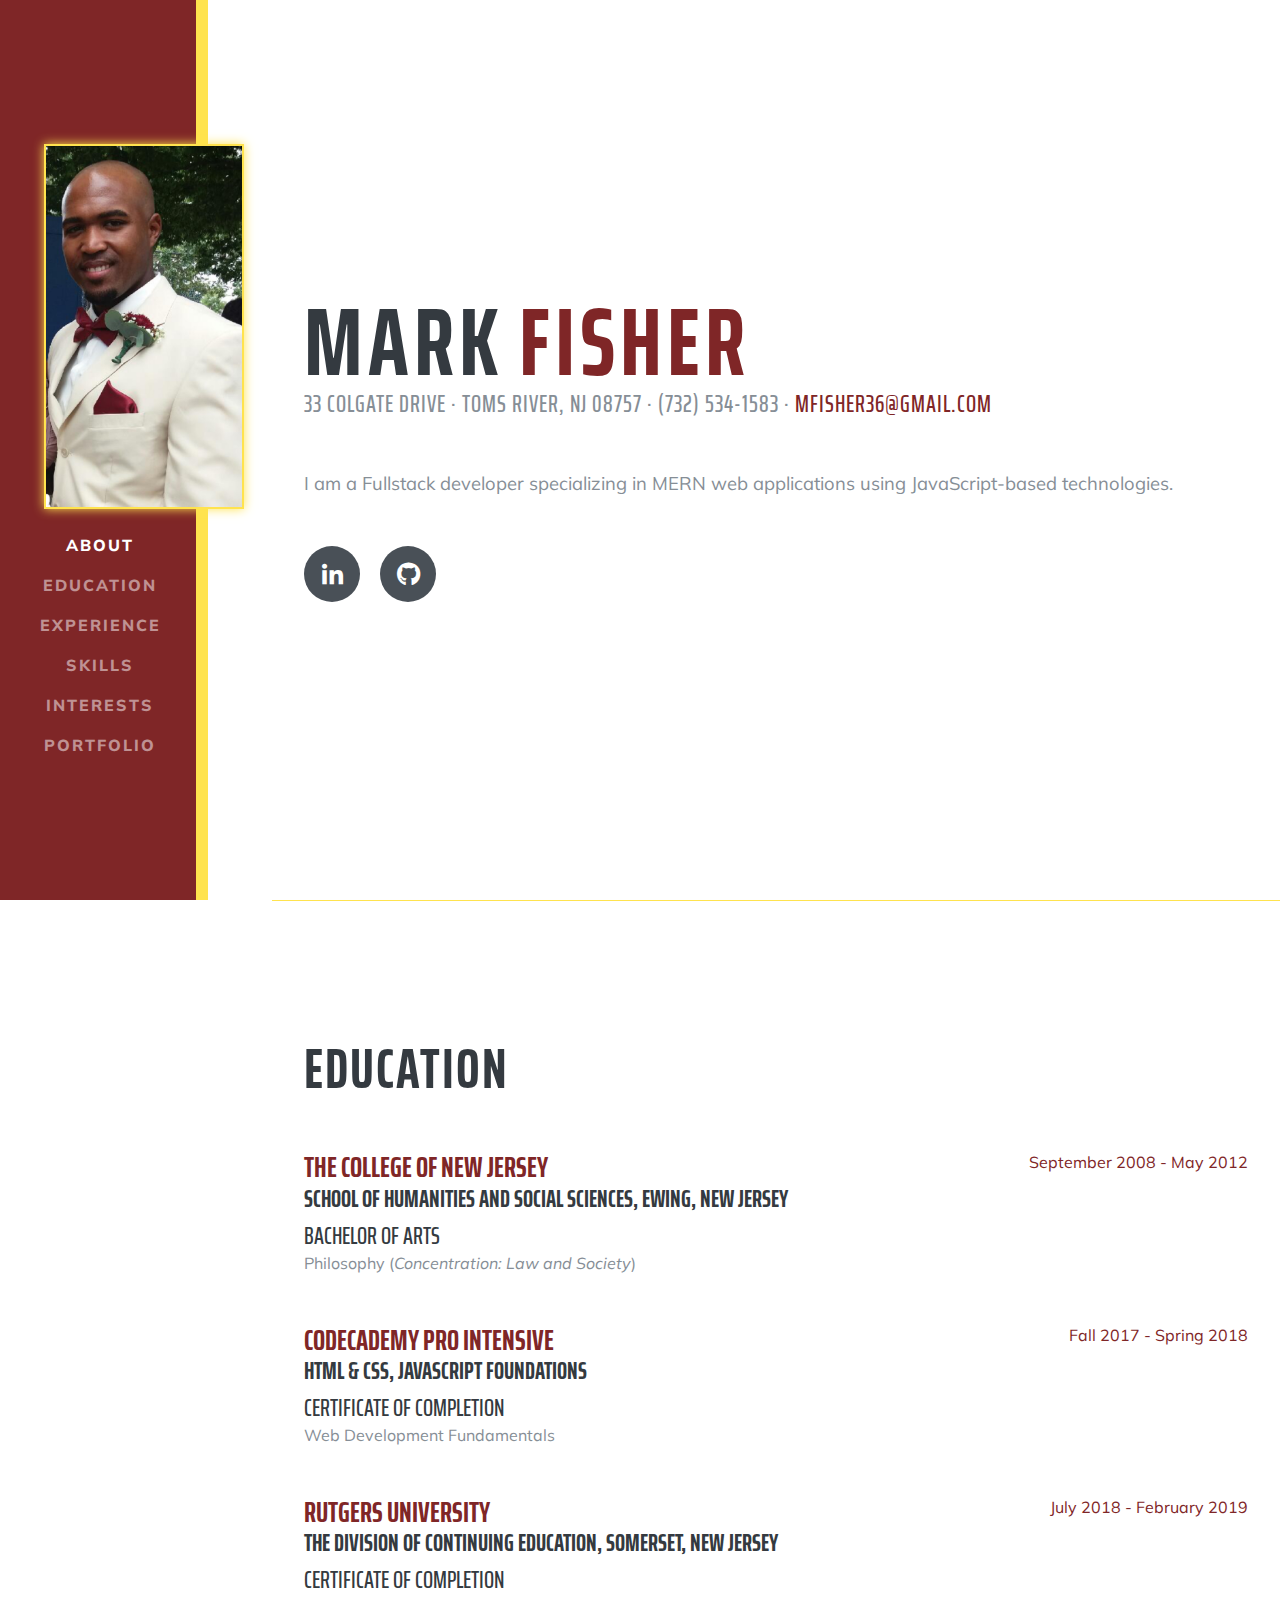
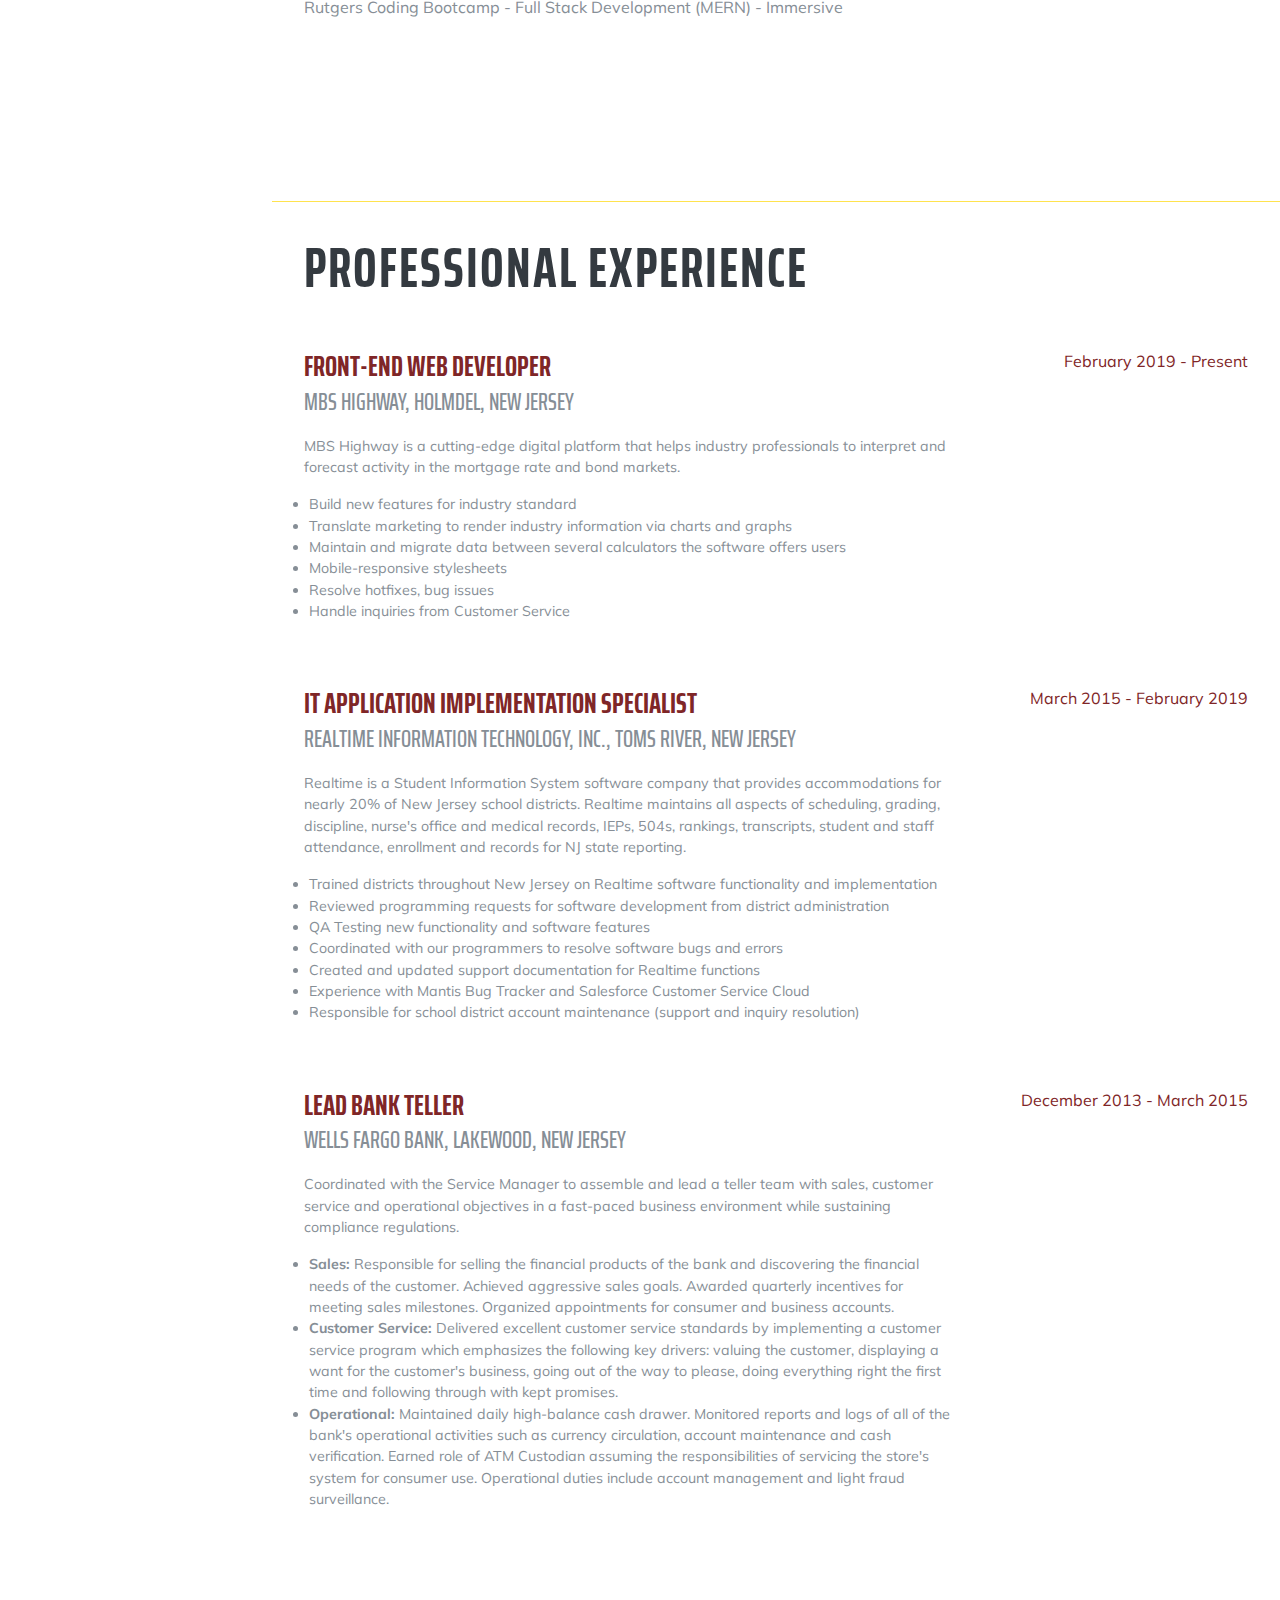
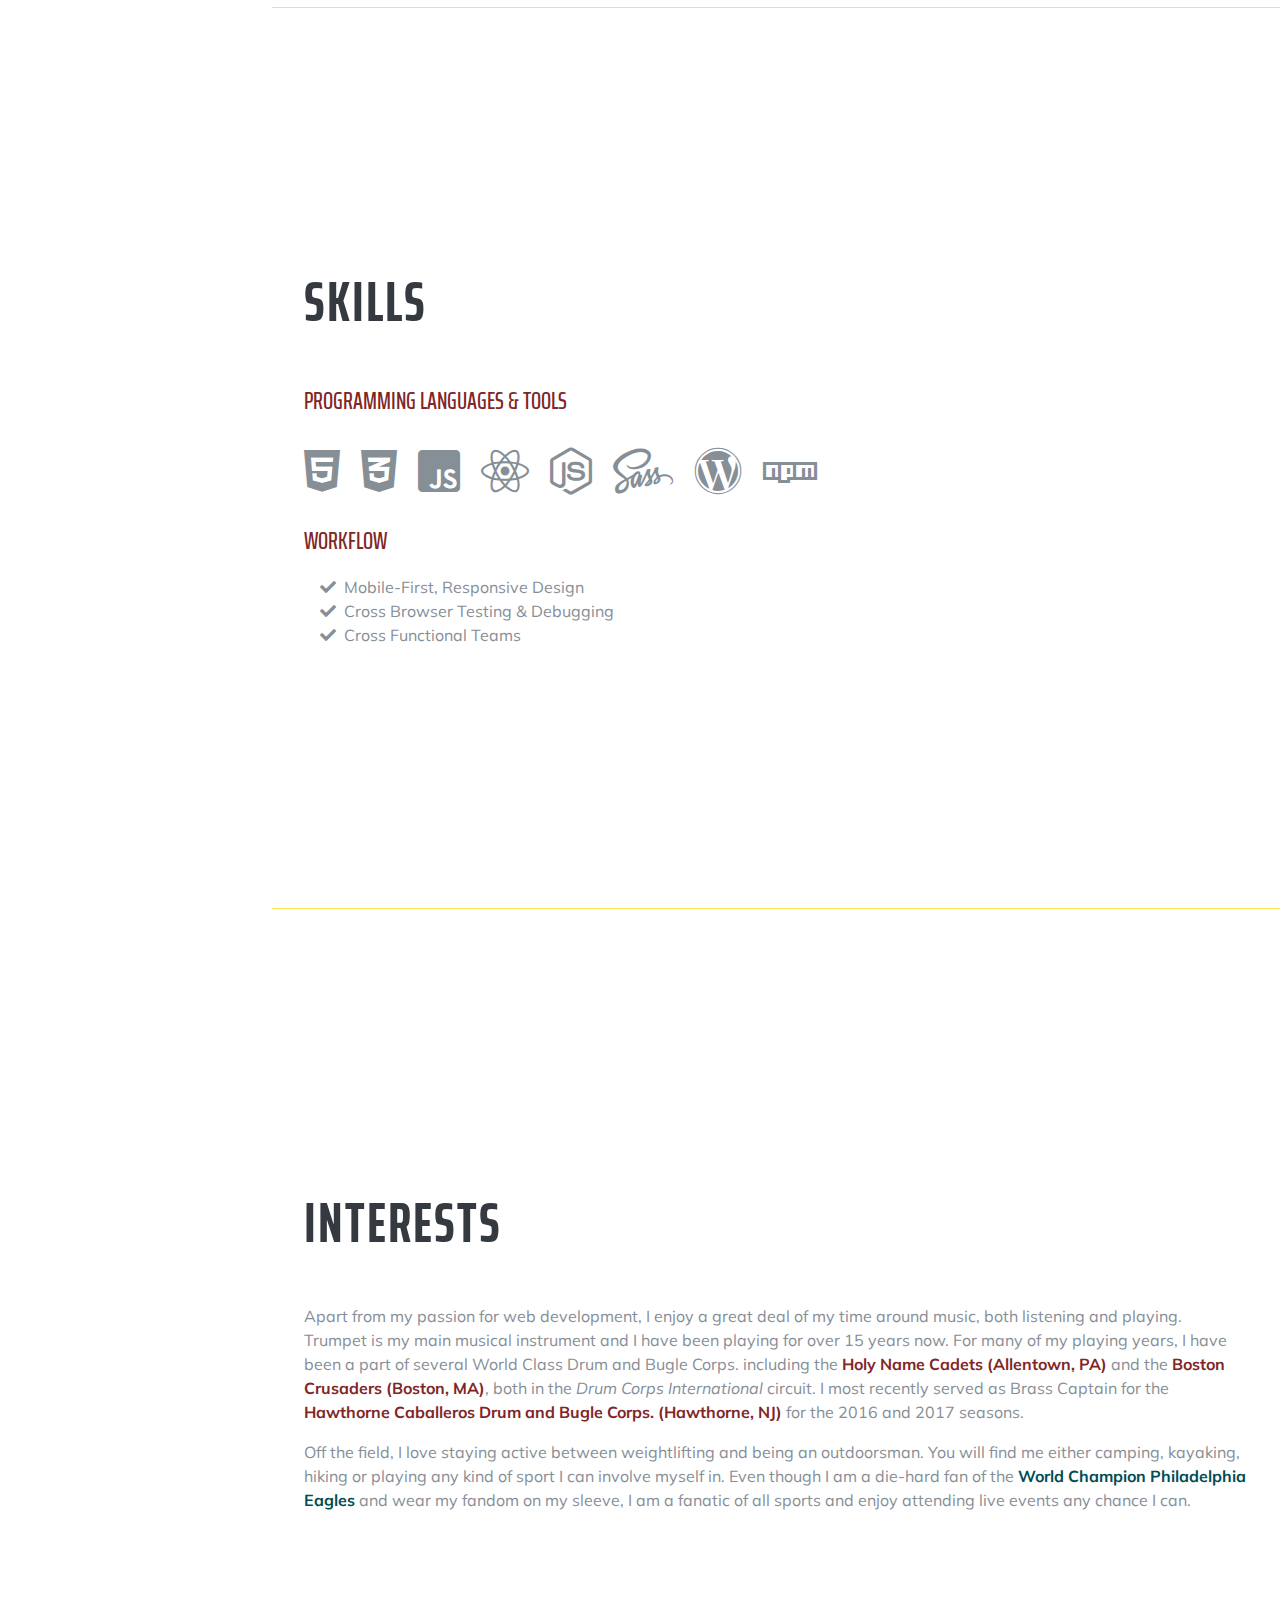
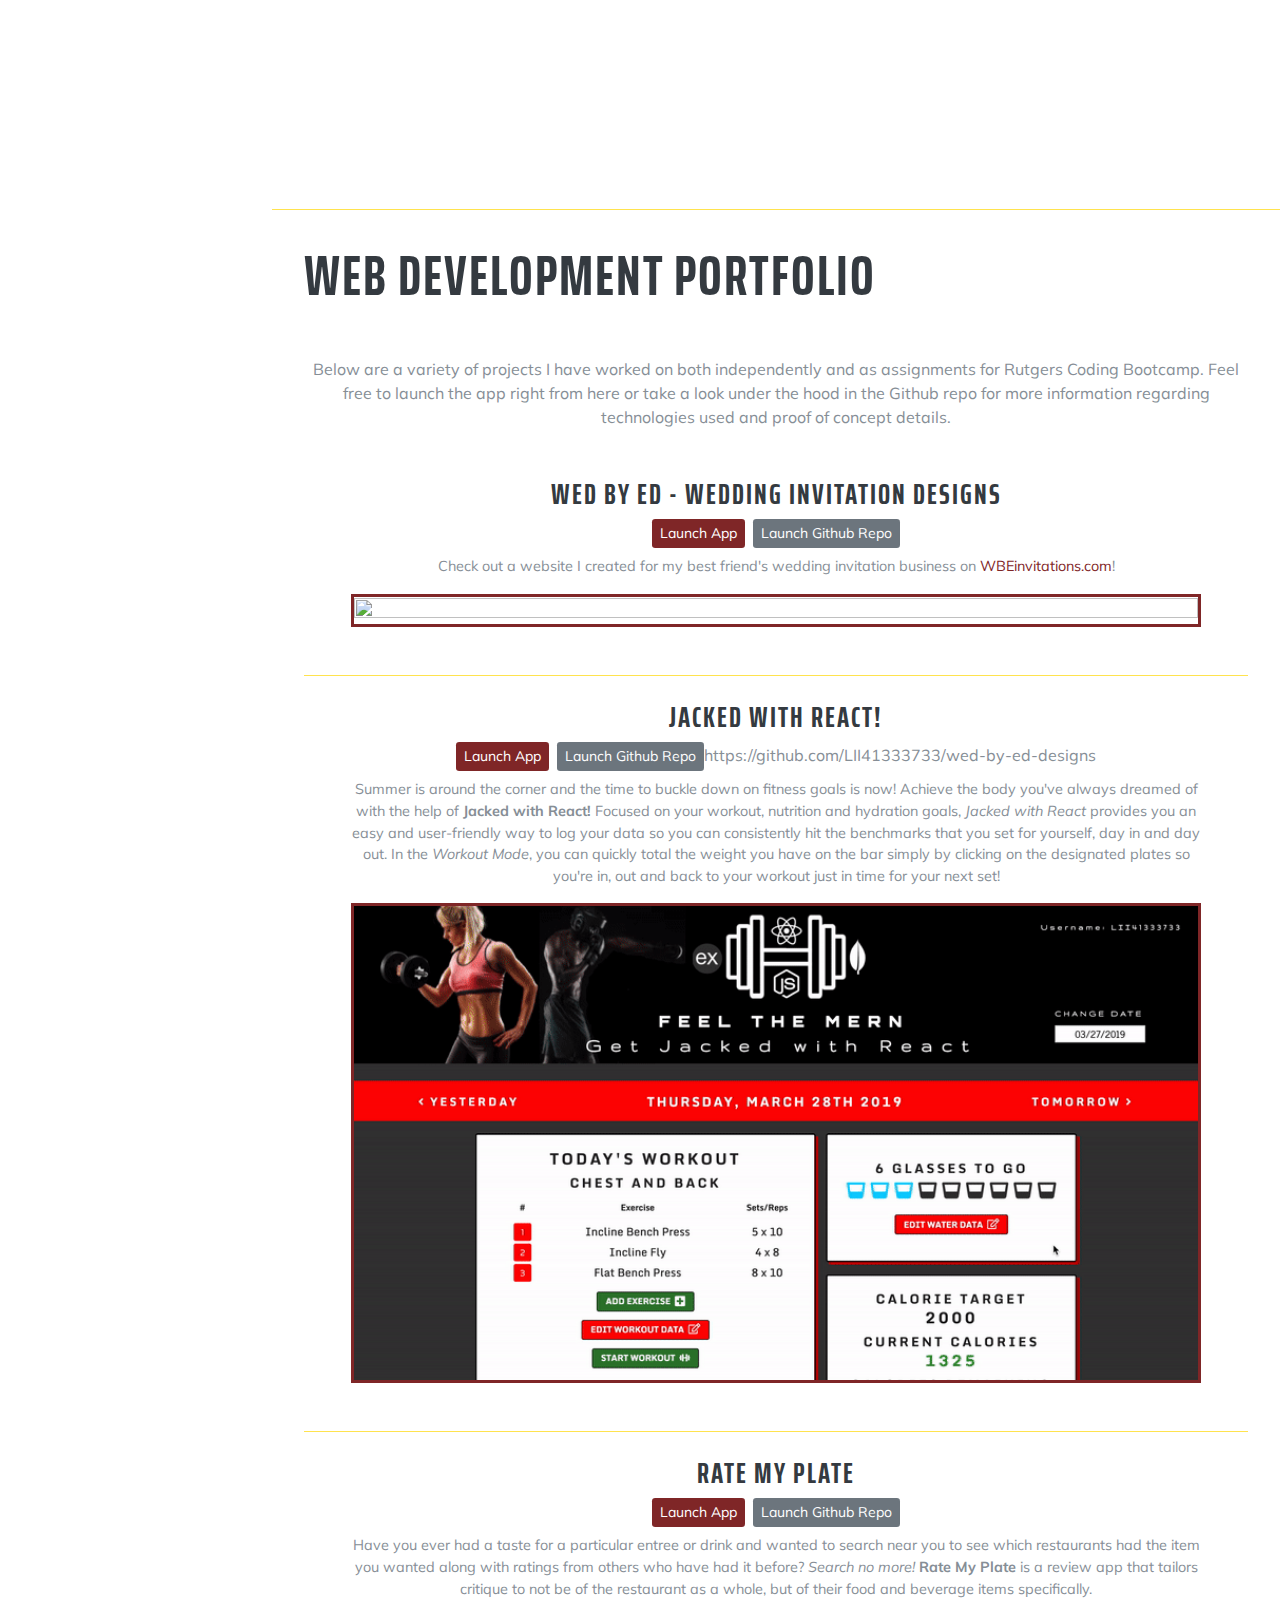
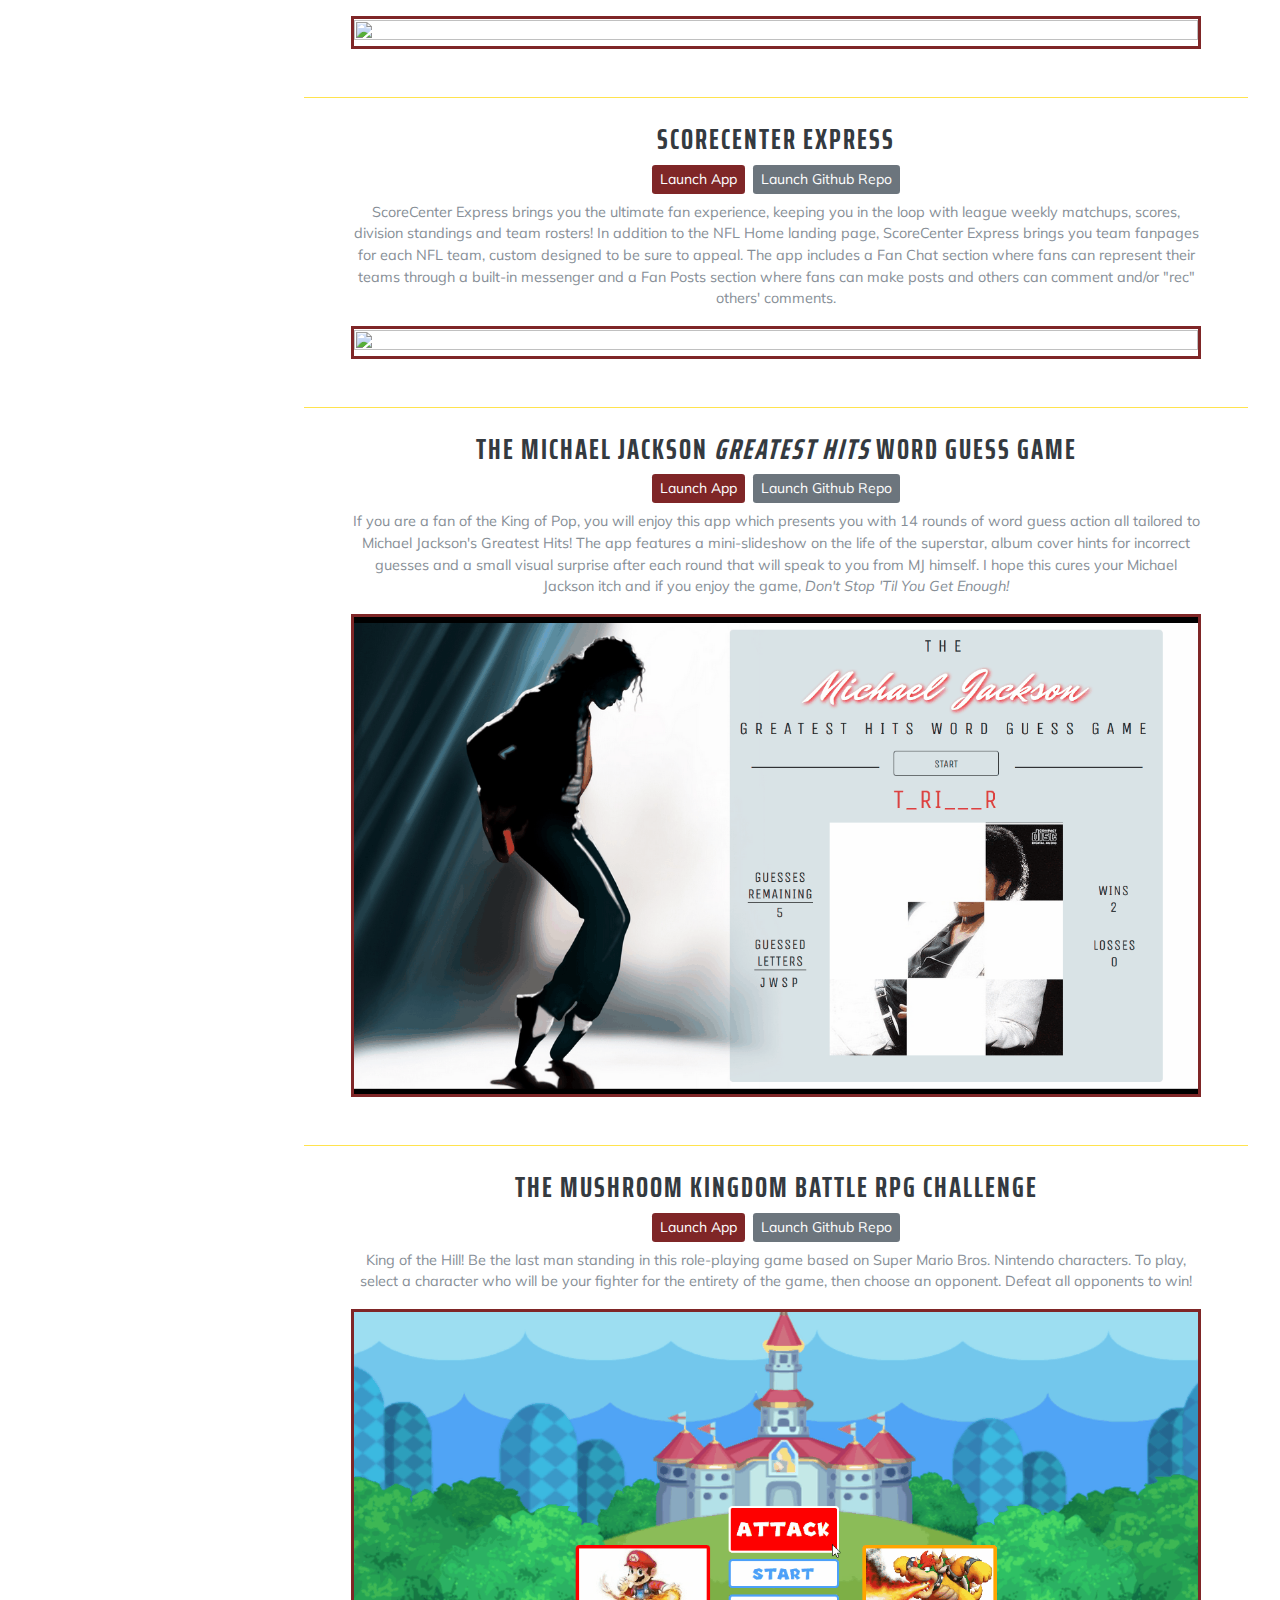
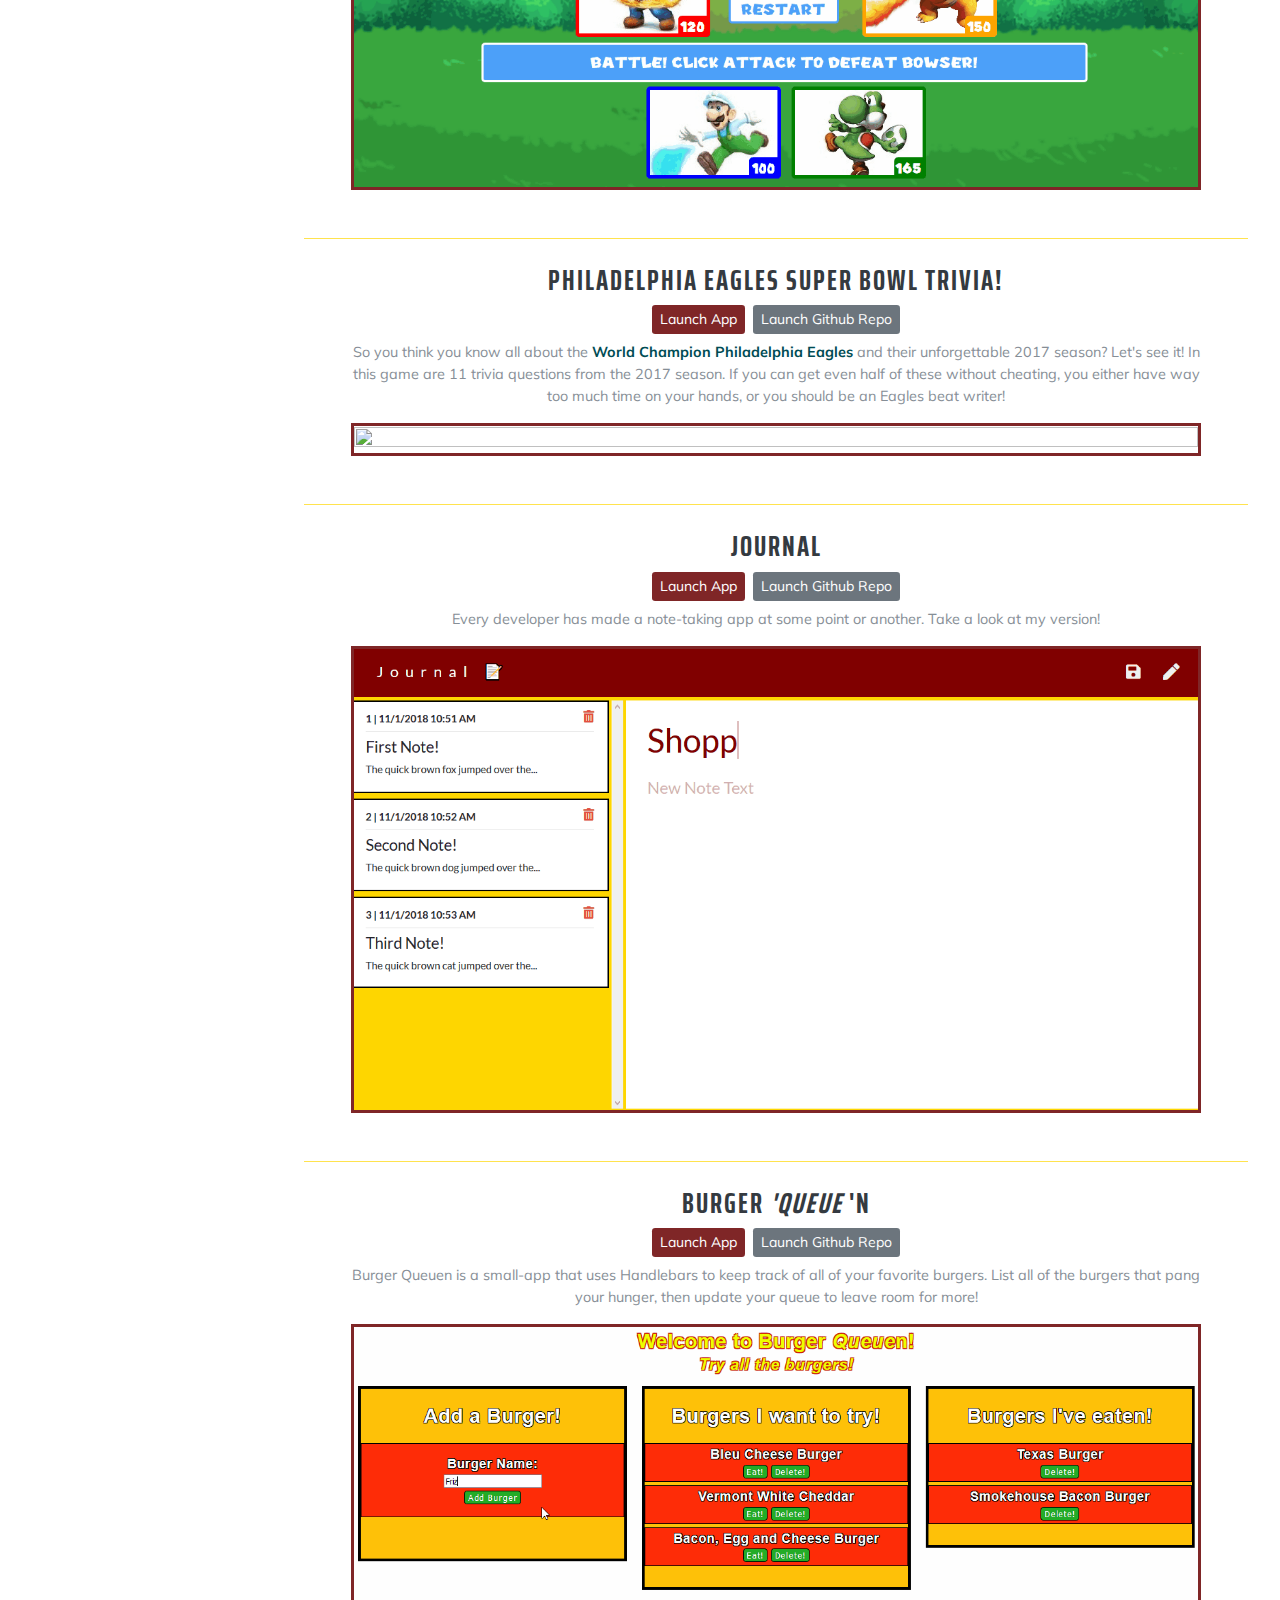
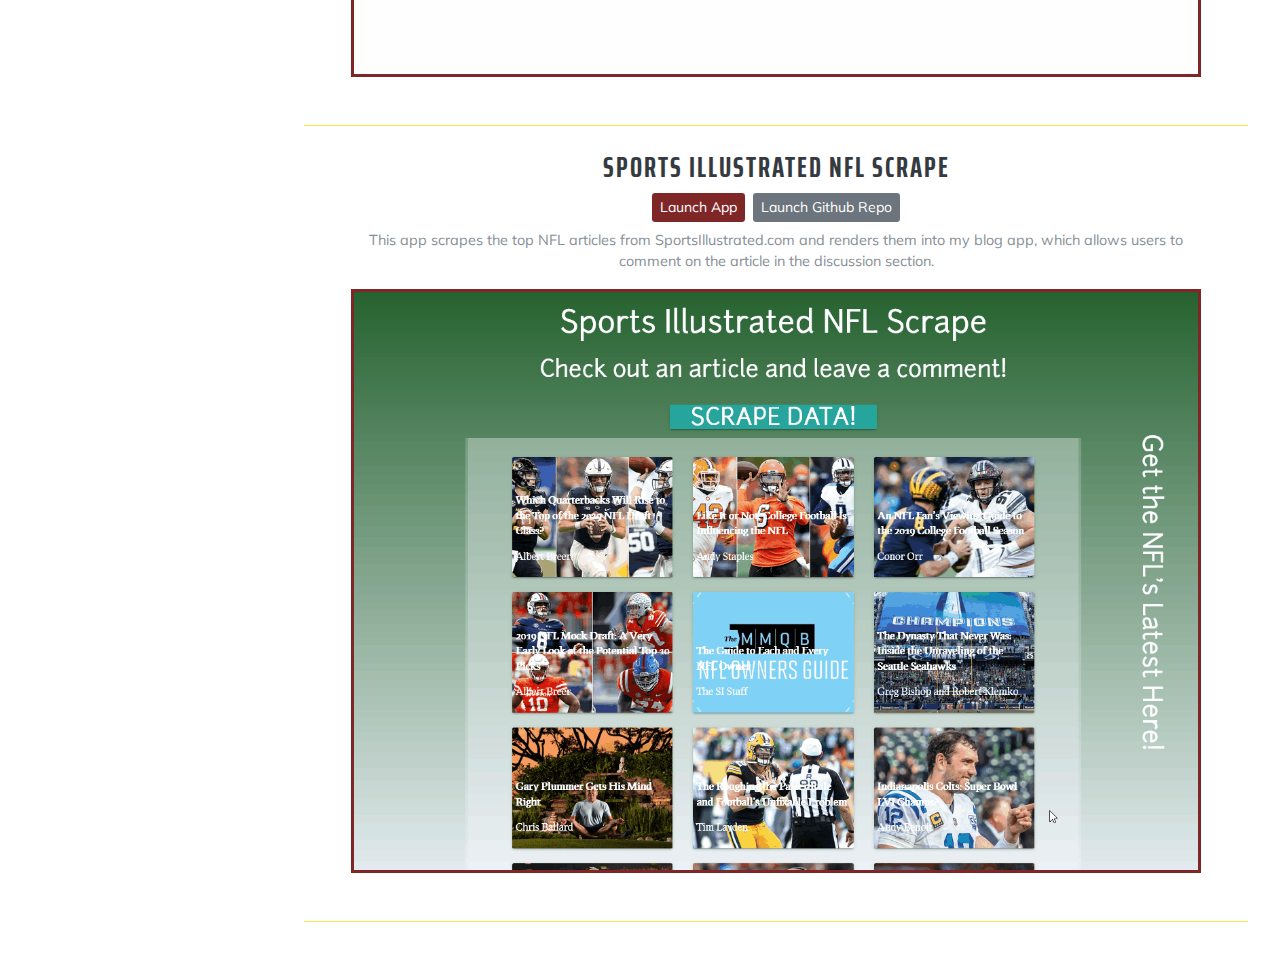
==== commit 98d73da9: "updating" ====
--- a/index.html
+++ b/index.html
@@ -273,7 +273,7 @@
 
         <div class="portfolio-entry text-center">
           <a href="http://www.wbeinvitations.com/" target="_blank"><h3 class="port-head text-center">Wed By Ed - Wedding Invitation Designs</h3></a>
-            <a href="http://www.wbeinvitations.com/" target="_blank"><button type="button" class="btn btn-primary btn-sm mr-2">Launch App</button></a>
+            <a href="http://www.wbeinvitations.com/" target="_blank"><button type="button" class="btn btn-primary btn-sm mr-2">Launch App</button></a><a href="https://github.com/LII41333733/wed-by-ed-designs" target="_blank"><button type="button" class="btn btn-secondary btn-sm">Launch Github Repo</button></a>
             <div class="folio-text mx-auto">
               <p class="port-text-para mt-2 text-center">
                 Check out a website I created for my best friend's wedding invitation business on <a href="http://www.wbeinvitations.com/">WBEinvitations.com</a>!
@@ -288,7 +288,7 @@
 
         <div class="portfolio-entry text-center">
           <a href="https://jackedwithreact.herokuapp.com/" target="_blank"><h3 class="port-head text-center">Jacked with React!</h3></a>
-            <a href="https://jackedwithreact.herokuapp.com/" target="_blank"><button type="button" class="btn btn-primary btn-sm mr-2">Launch App</button></a><a href="https://github.com/LII41333733/jackedWithReact" target="_blank"><button type="button" class="btn btn-secondary btn-sm">Launch Github Repo</button></a>
+            <a href="https://jackedwithreact.herokuapp.com/" target="_blank"><button type="button" class="btn btn-primary btn-sm mr-2">Launch App</button></a><a href="https://github.com/LII41333733/jackedWithReact" target="_blank"><button type="button" class="btn btn-secondary btn-sm">Launch Github Repo</button></a>https://github.com/LII41333733/wed-by-ed-designs
             <div class="folio-text mx-auto">
               <p class="port-text-para mt-2 text-center">Summer is around the corner and the time to buckle down on fitness goals is now! Achieve the body you've always dreamed of with the help of <strong>Jacked with React!</strong> Focused on your workout, nutrition and hydration goals, <em>Jacked with React</em> provides you an easy and user-friendly way to log your data so you can consistently hit the benchmarks that you set for yourself, day in and day out. In the <em>Workout Mode</em>, you can quickly total the weight you have on the bar simply by clicking on the designated plates so you're in, out and back to your workout just in time for your next set!</p>
               </div>
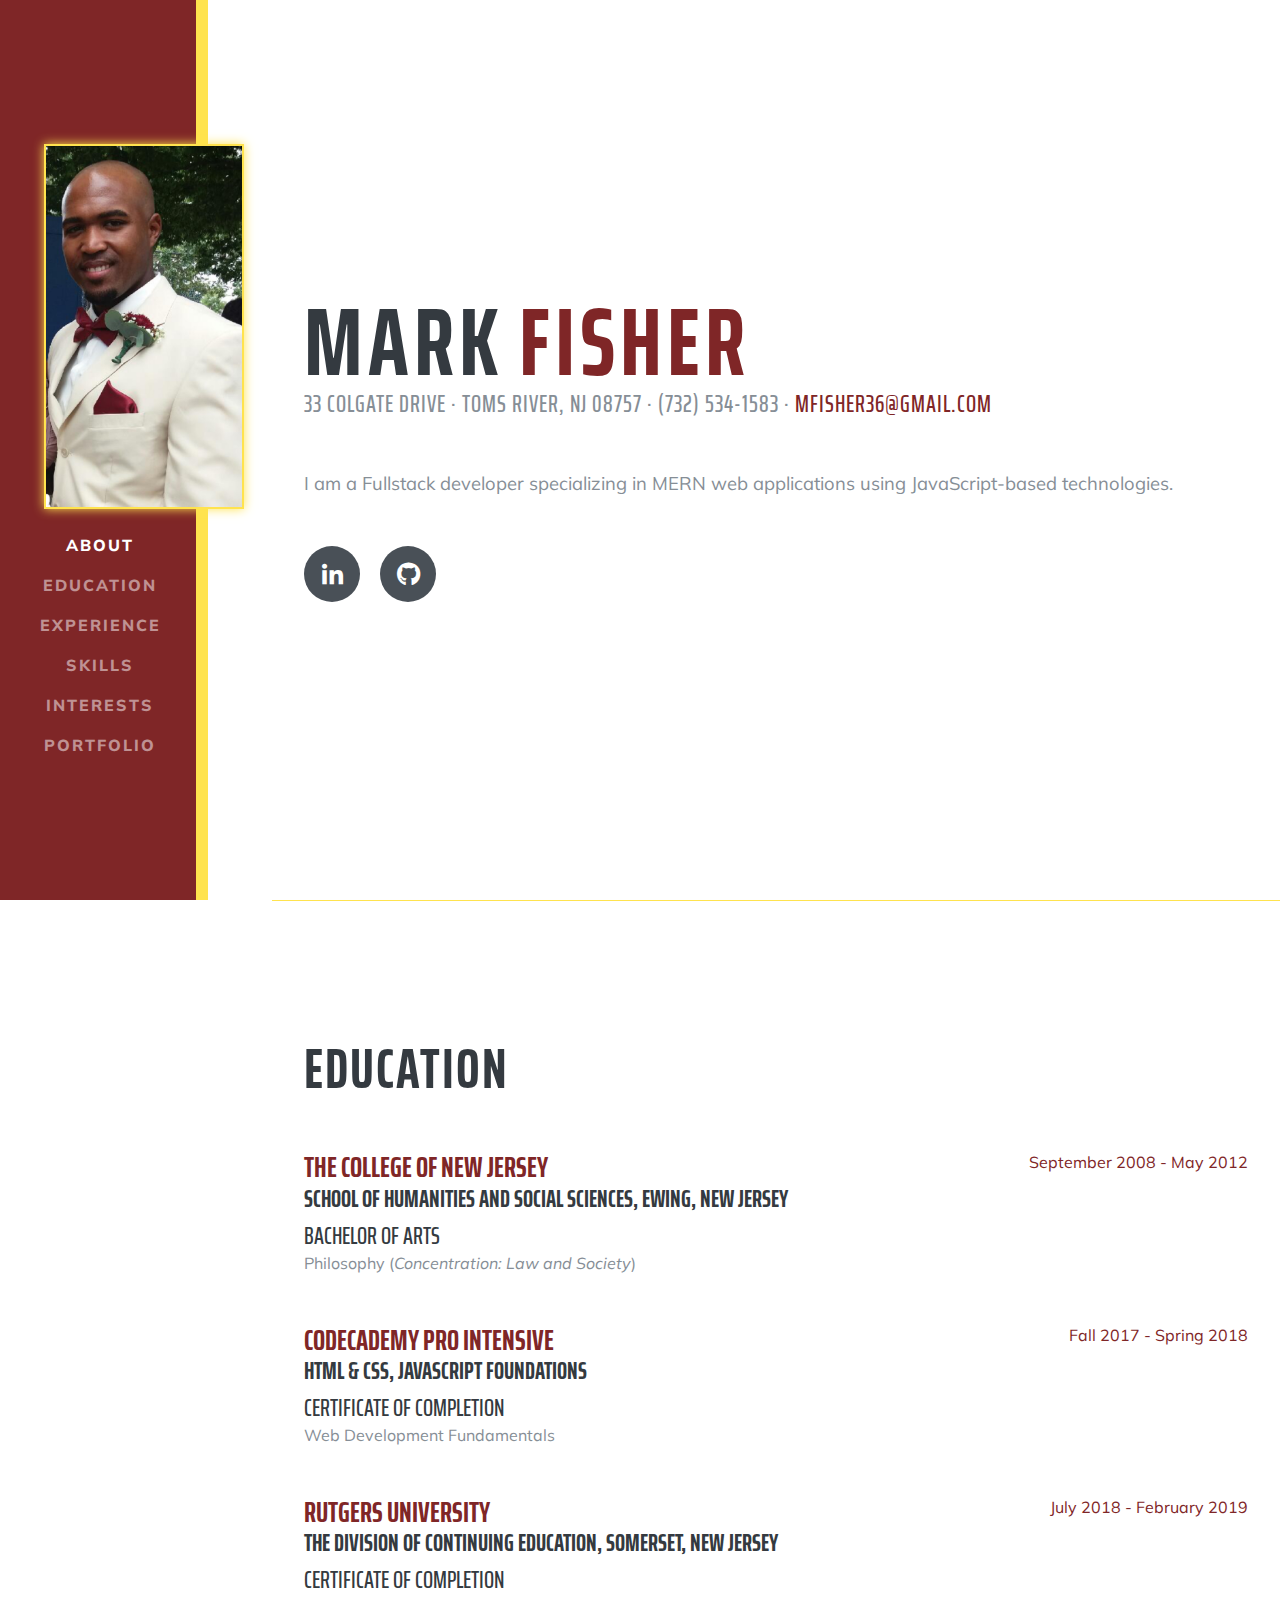
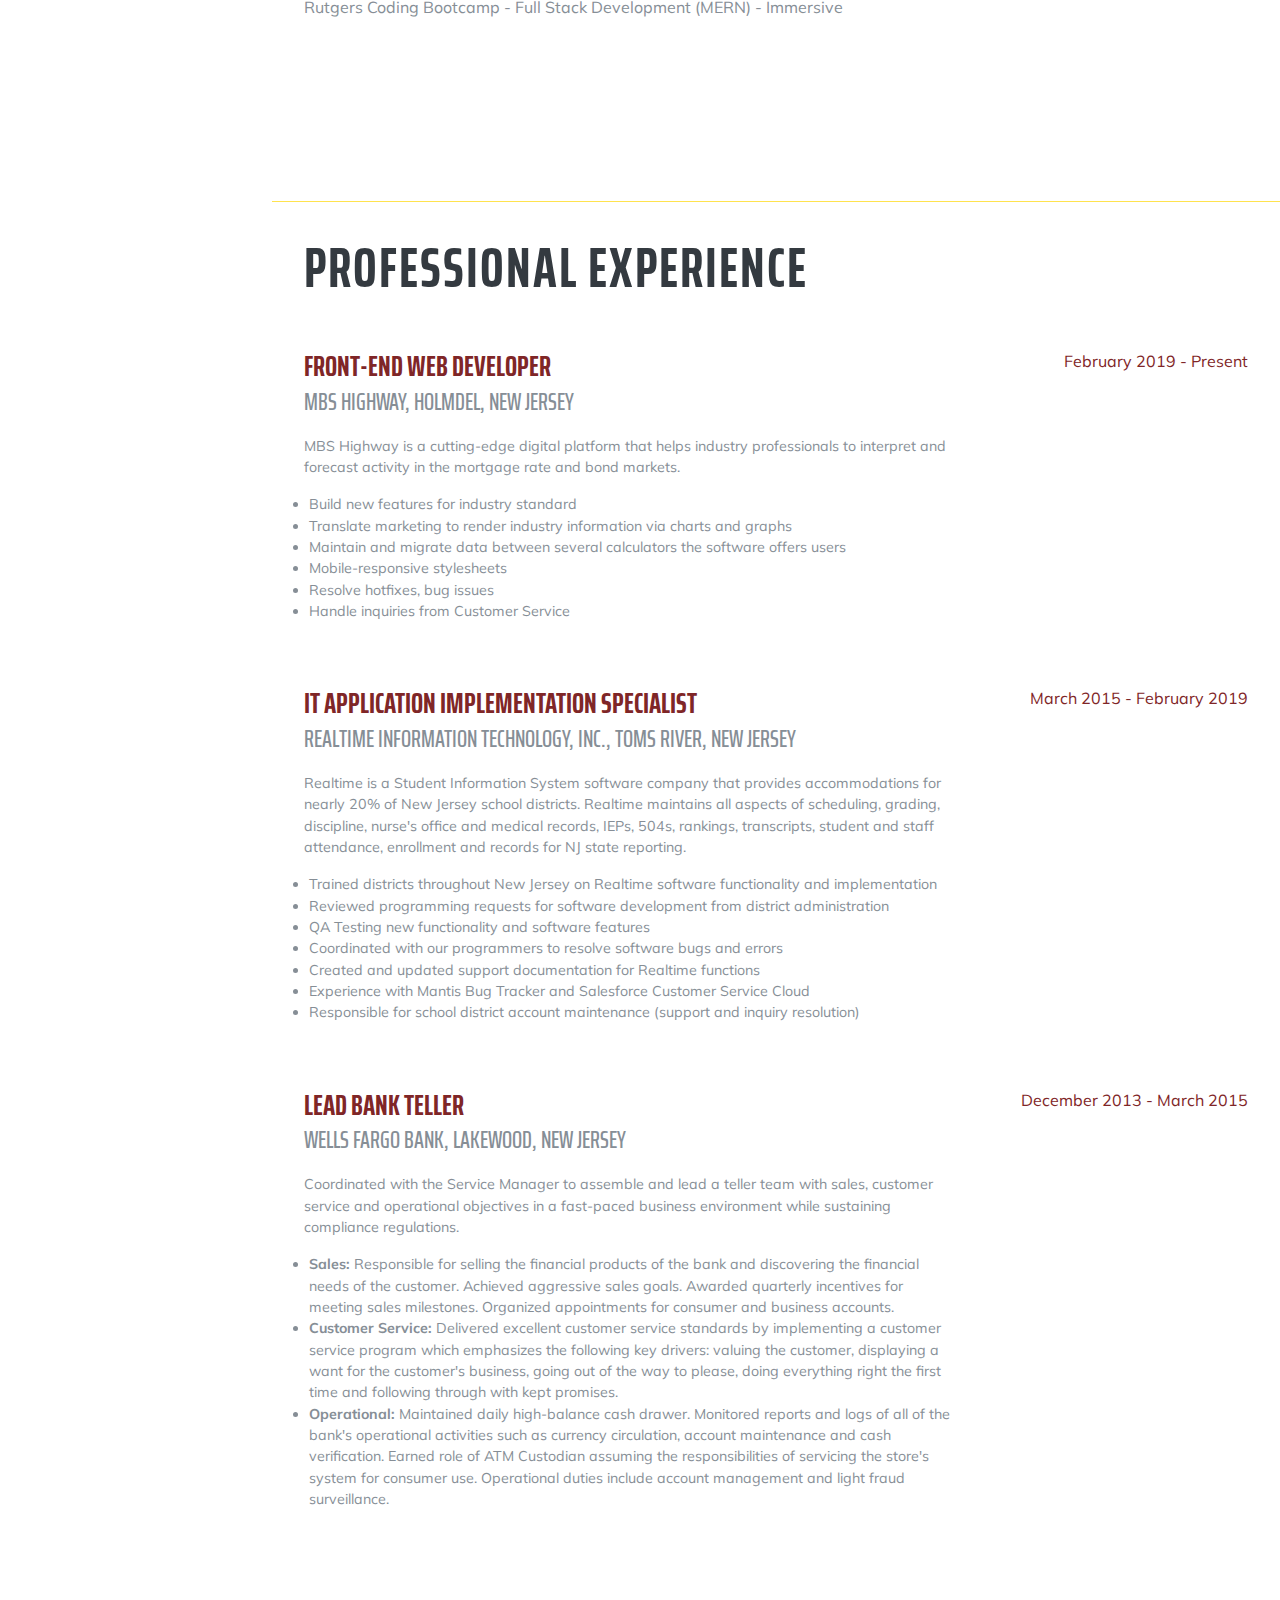
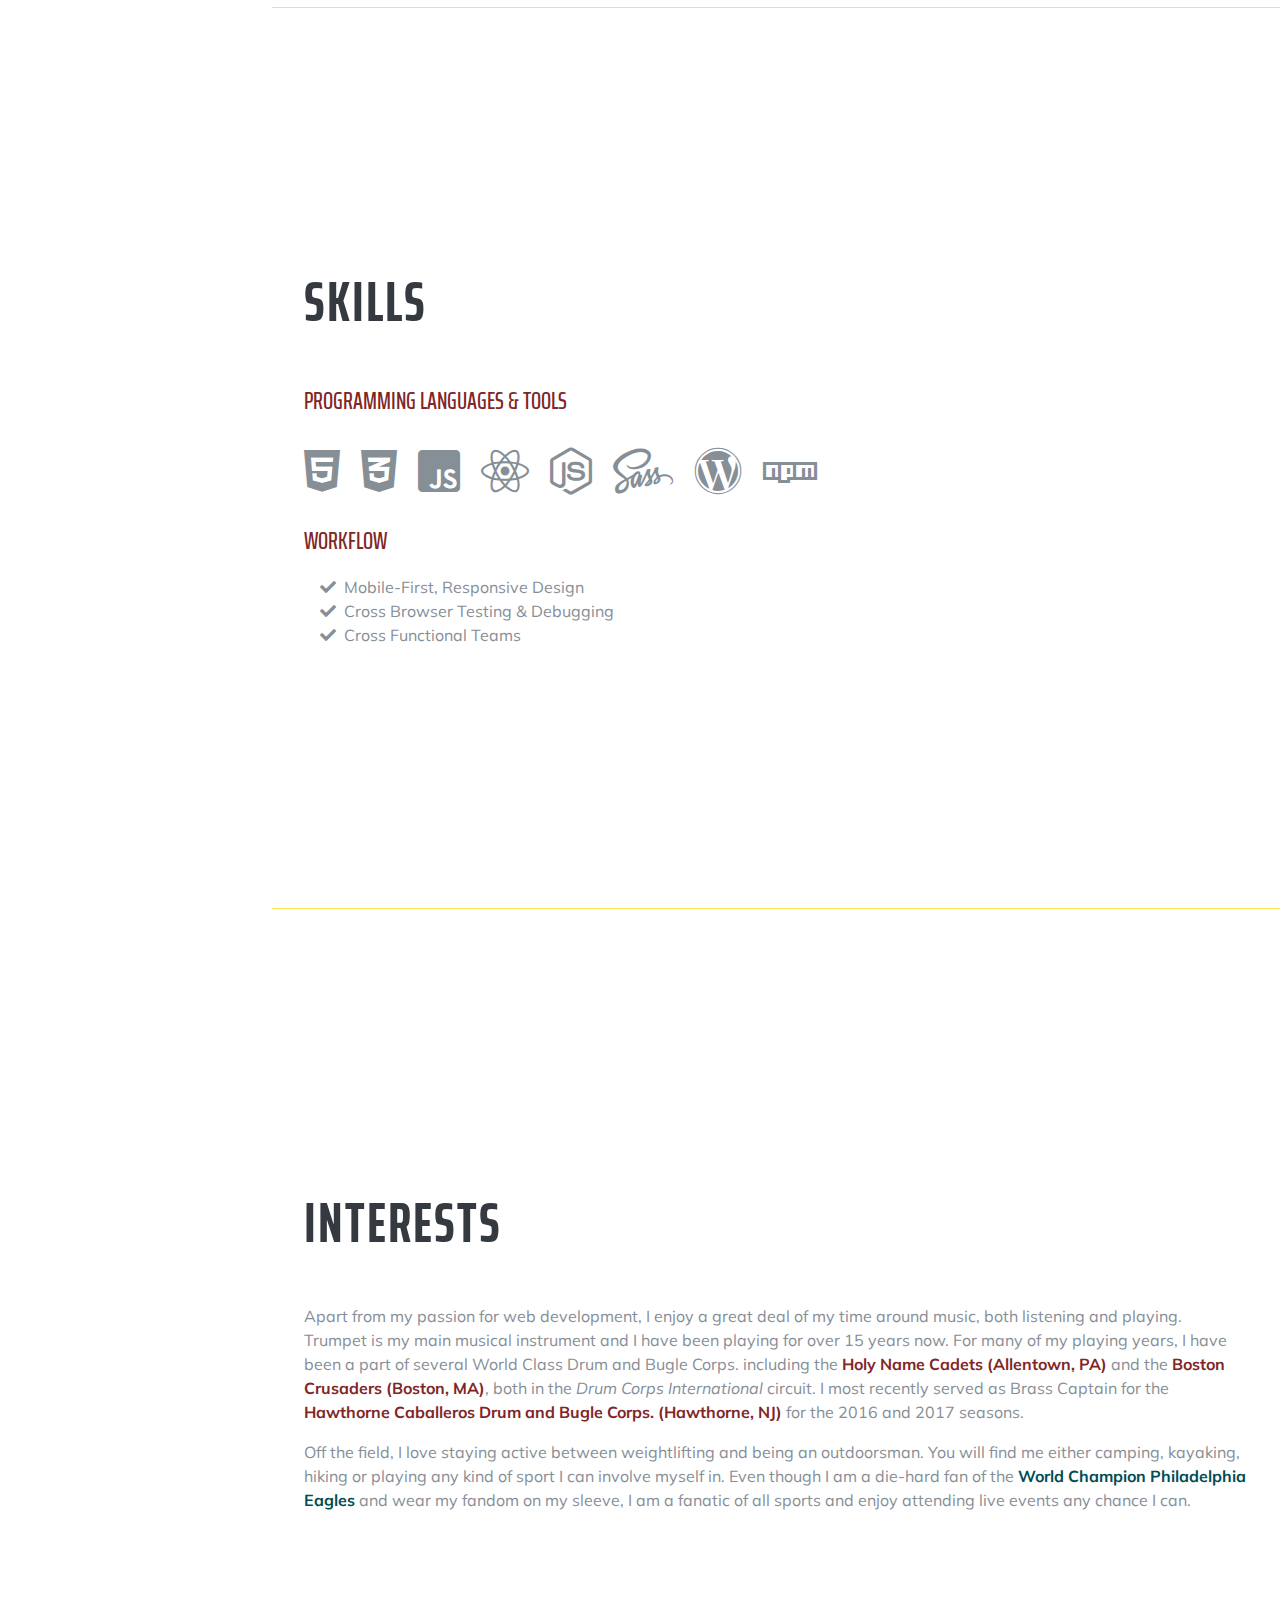
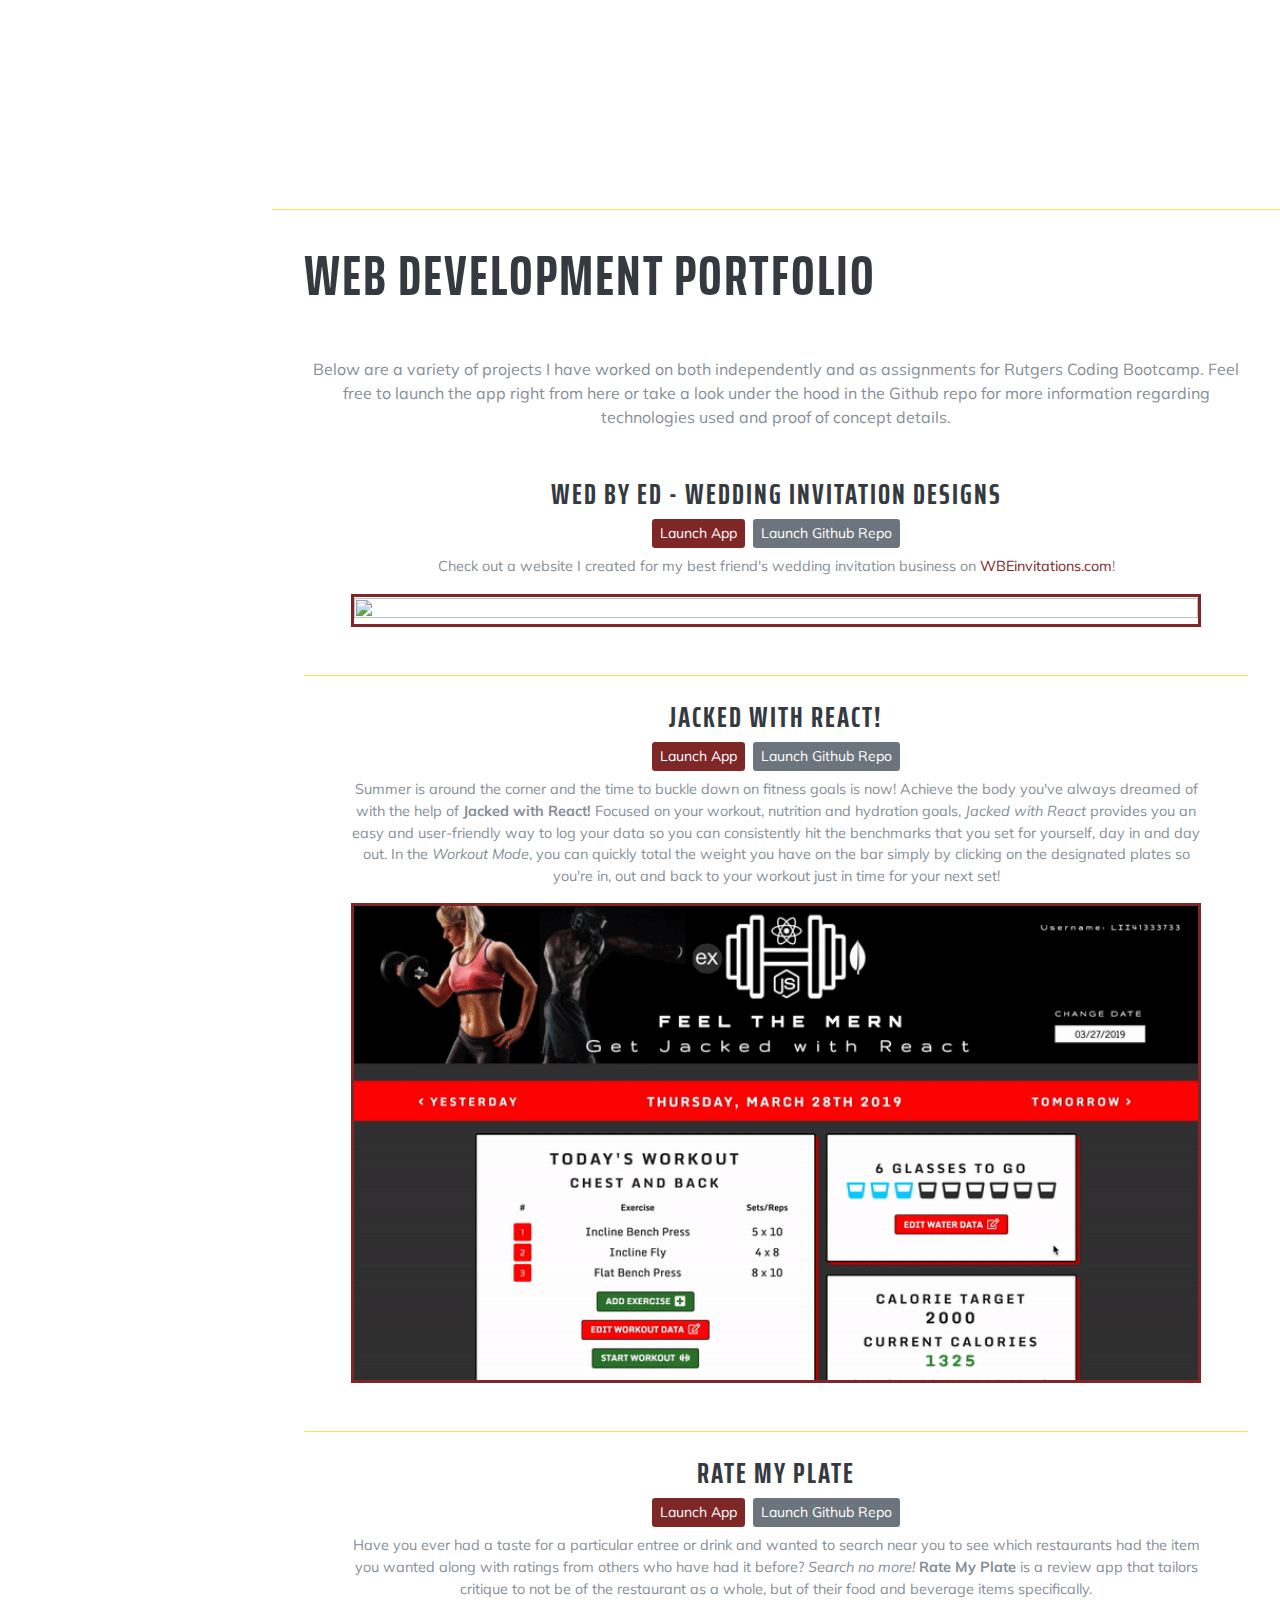
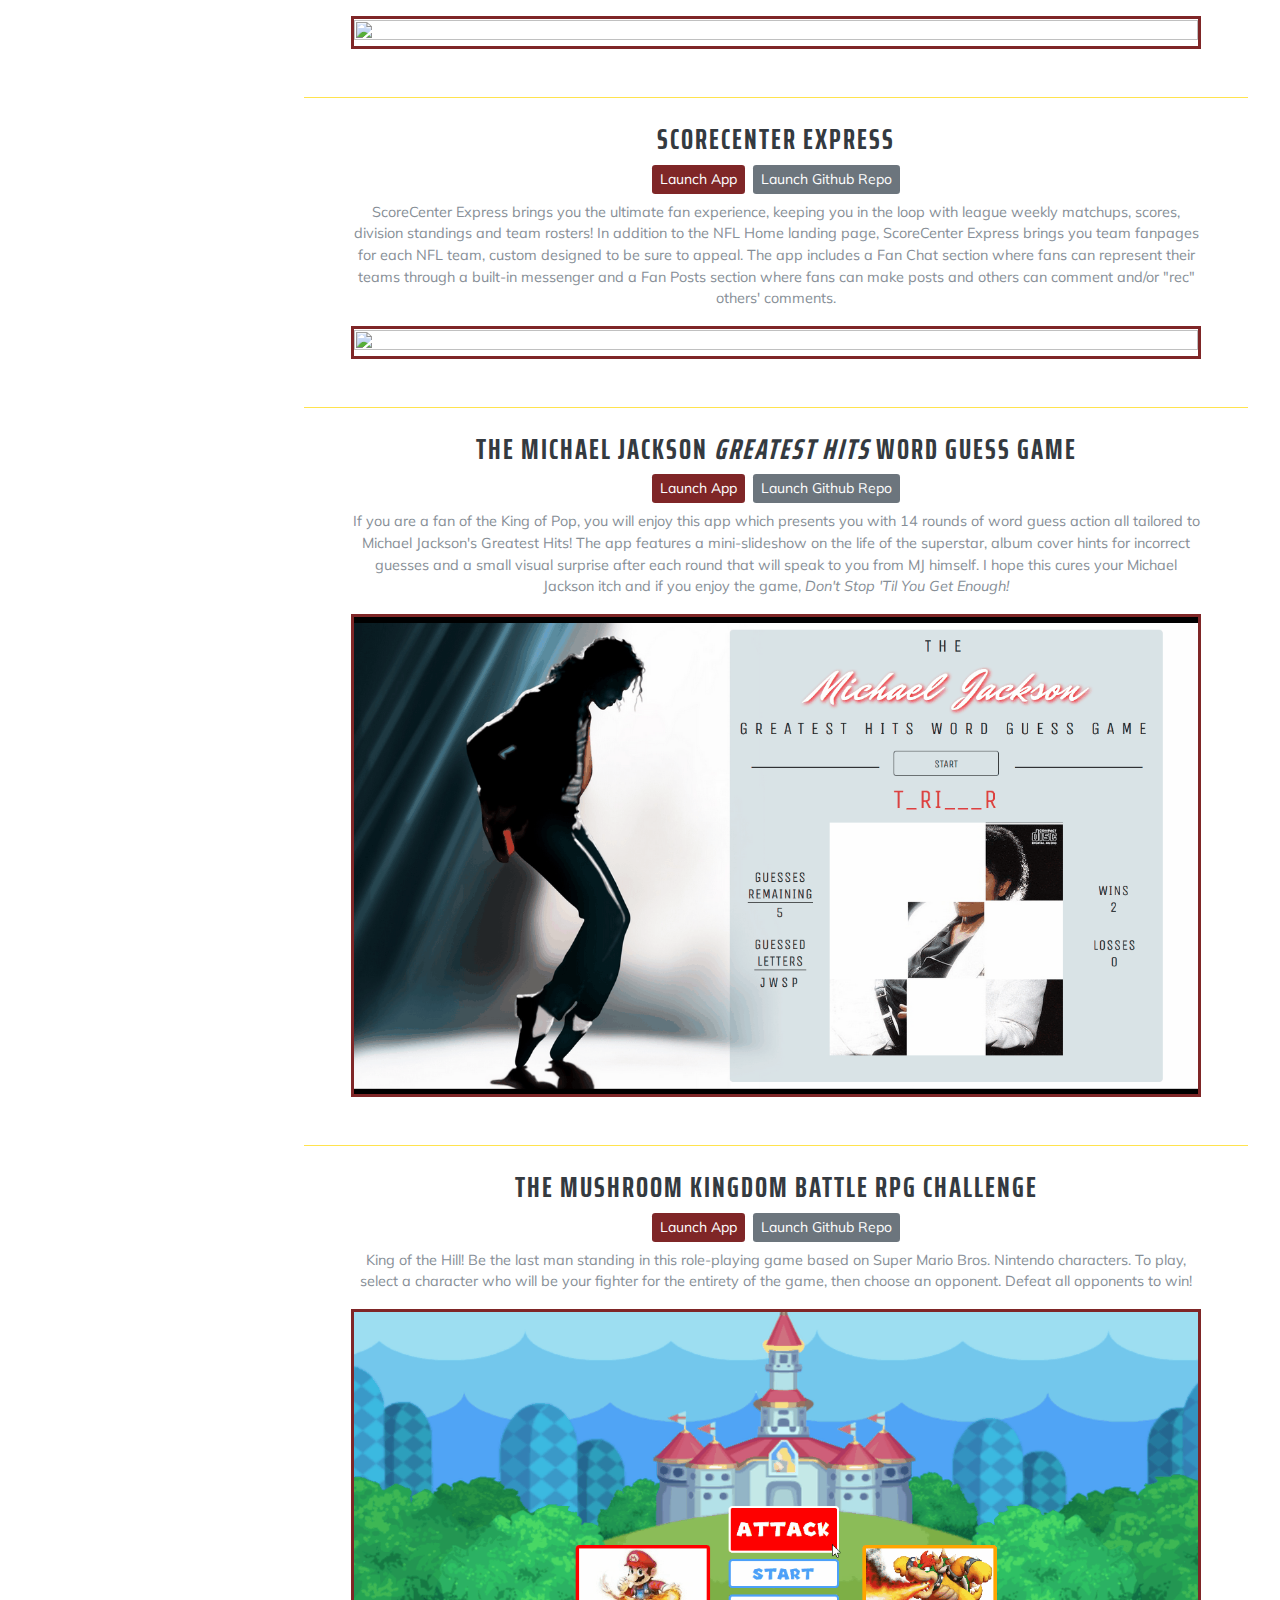
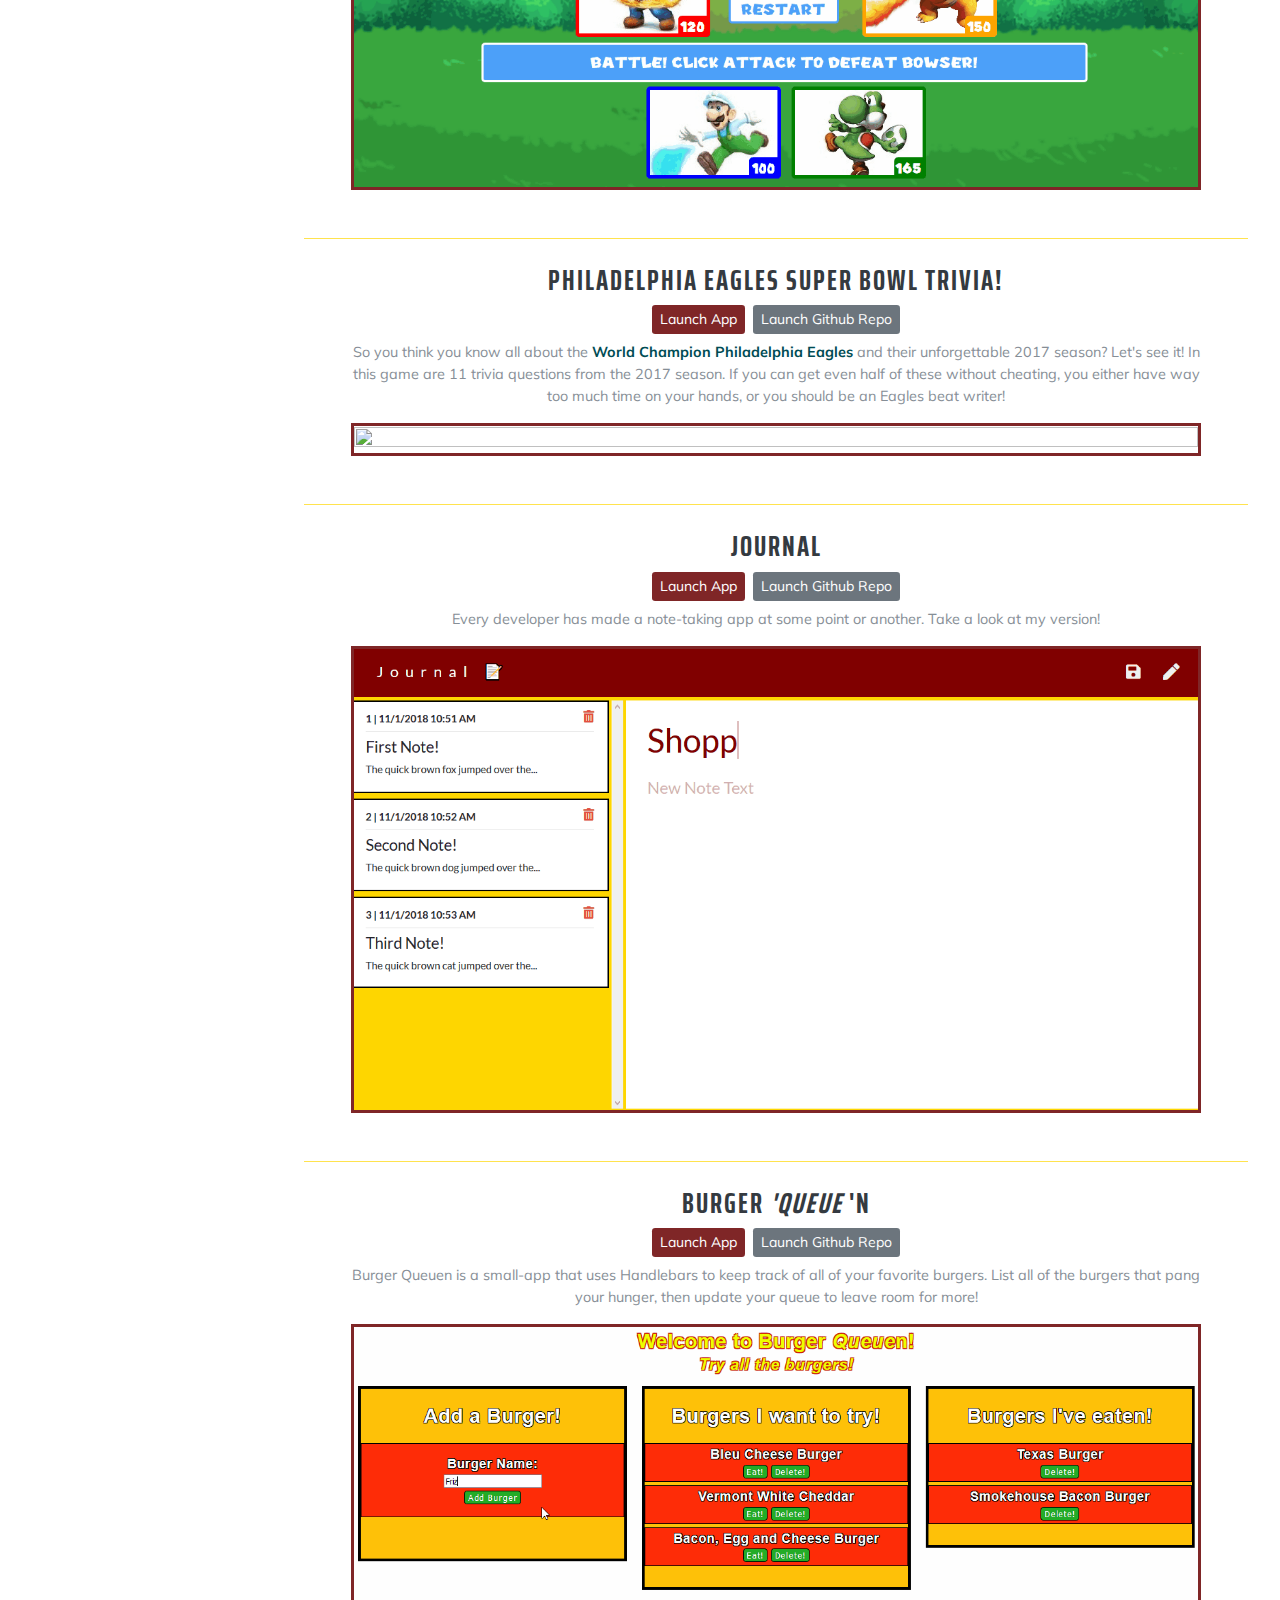
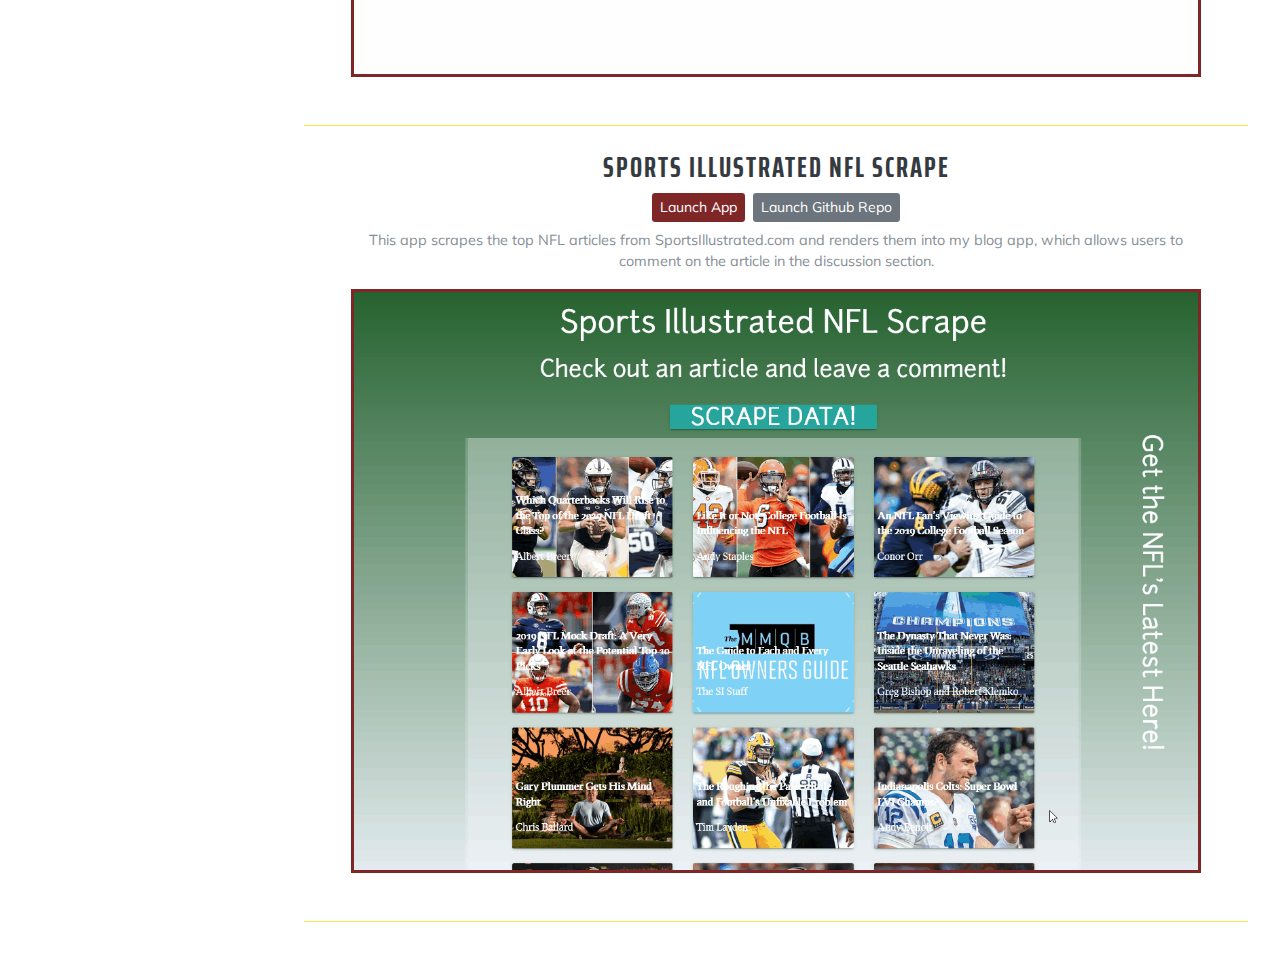
==== commit 942c6fdf: "updating" ====
--- a/index.html
+++ b/index.html
@@ -288,7 +288,7 @@
 
         <div class="portfolio-entry text-center">
           <a href="https://jackedwithreact.herokuapp.com/" target="_blank"><h3 class="port-head text-center">Jacked with React!</h3></a>
-            <a href="https://jackedwithreact.herokuapp.com/" target="_blank"><button type="button" class="btn btn-primary btn-sm mr-2">Launch App</button></a><a href="https://github.com/LII41333733/jackedWithReact" target="_blank"><button type="button" class="btn btn-secondary btn-sm">Launch Github Repo</button></a>https://github.com/LII41333733/wed-by-ed-designs
+            <a href="https://jackedwithreact.herokuapp.com/" target="_blank"><button type="button" class="btn btn-primary btn-sm mr-2">Launch App</button></a><a href="https://github.com/LII41333733/jackedWithReact" target="_blank"><button type="button" class="btn btn-secondary btn-sm">Launch Github Repo</button></a>
             <div class="folio-text mx-auto">
               <p class="port-text-para mt-2 text-center">Summer is around the corner and the time to buckle down on fitness goals is now! Achieve the body you've always dreamed of with the help of <strong>Jacked with React!</strong> Focused on your workout, nutrition and hydration goals, <em>Jacked with React</em> provides you an easy and user-friendly way to log your data so you can consistently hit the benchmarks that you set for yourself, day in and day out. In the <em>Workout Mode</em>, you can quickly total the weight you have on the bar simply by clicking on the designated plates so you're in, out and back to your workout just in time for your next set!</p>
               </div>
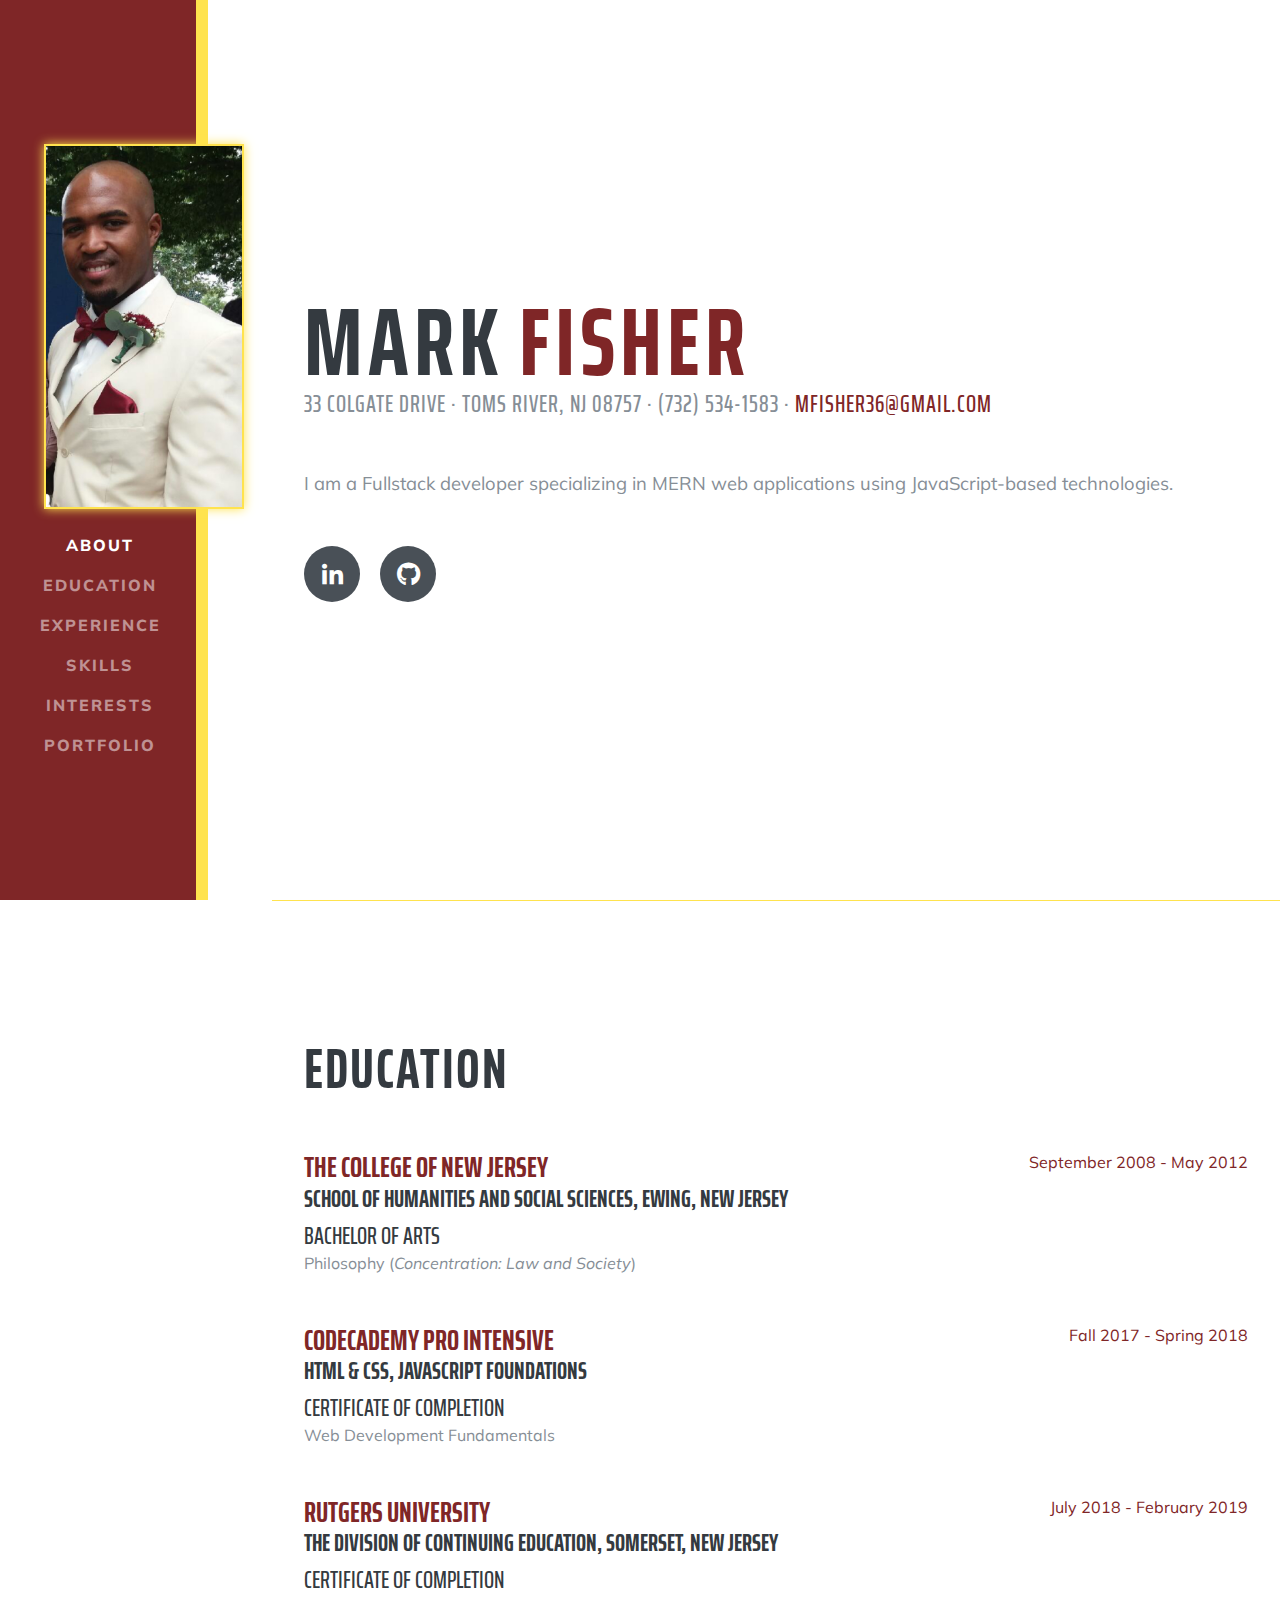
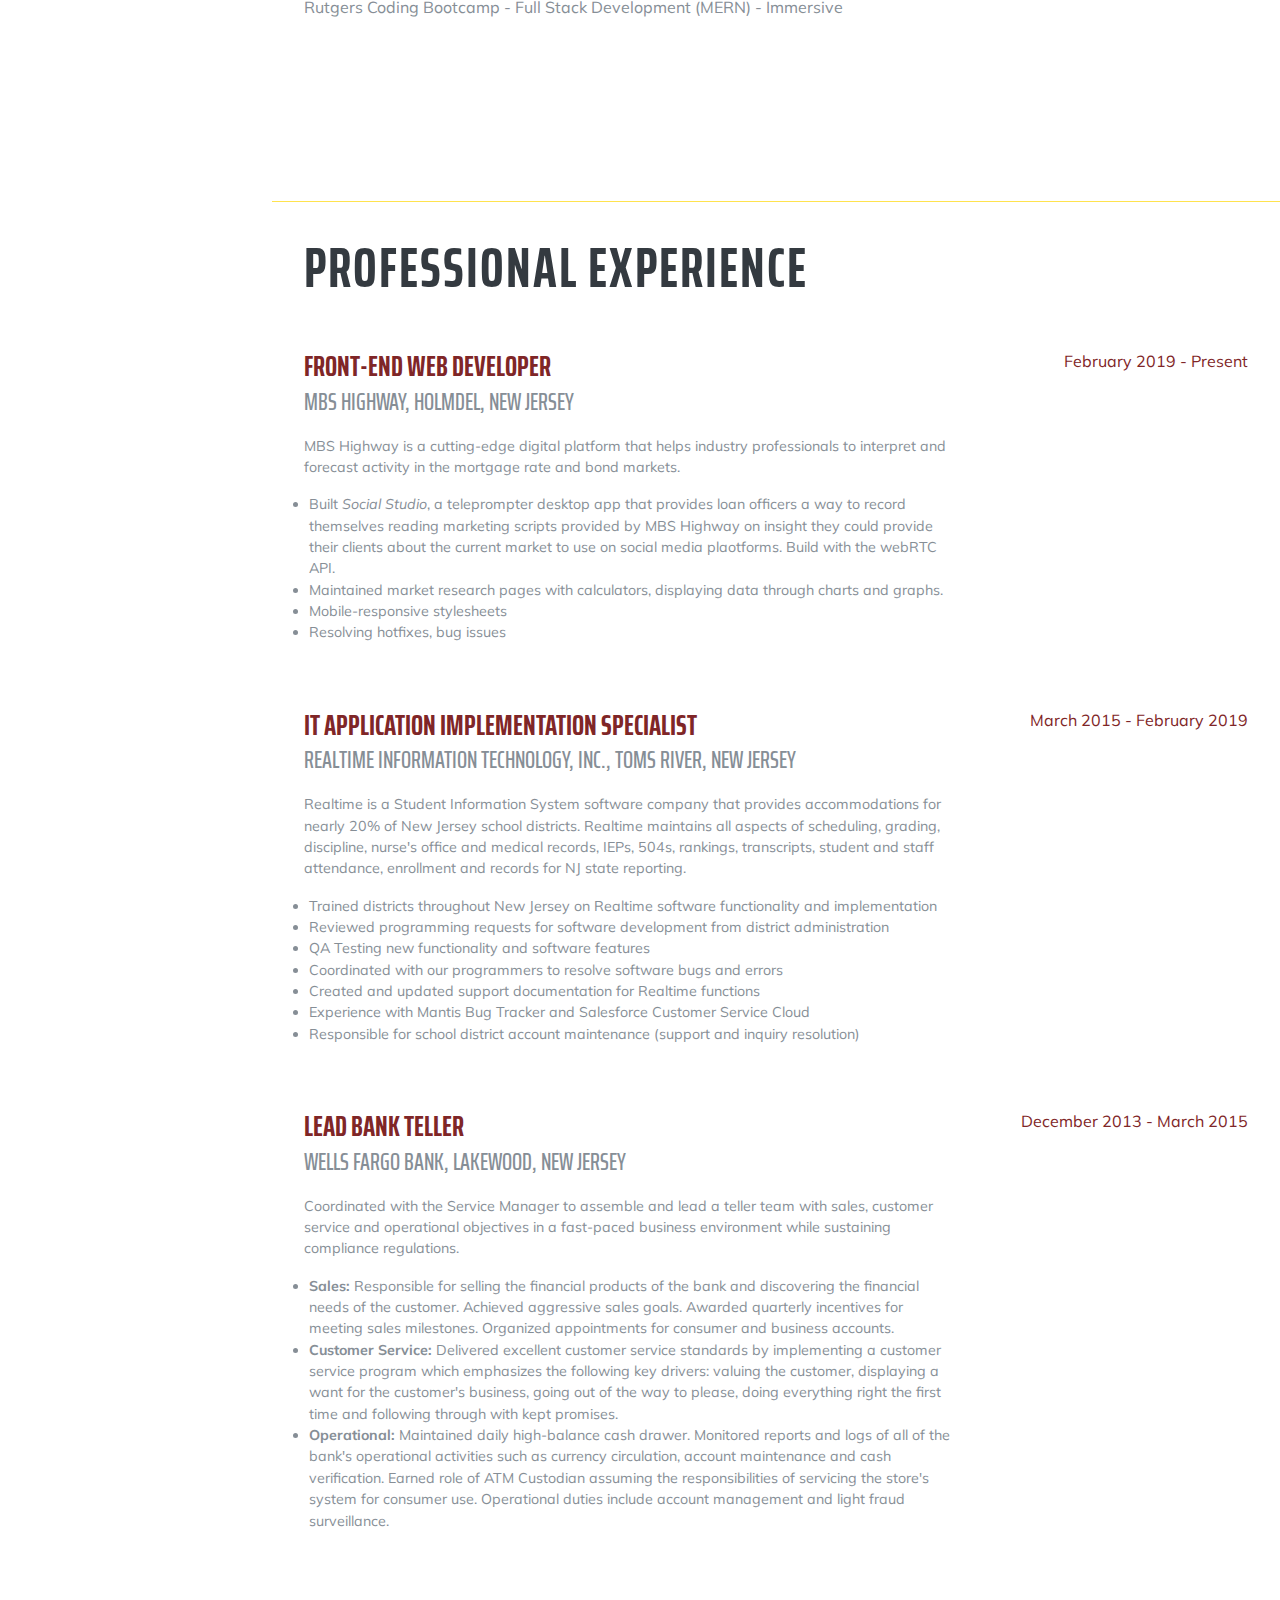
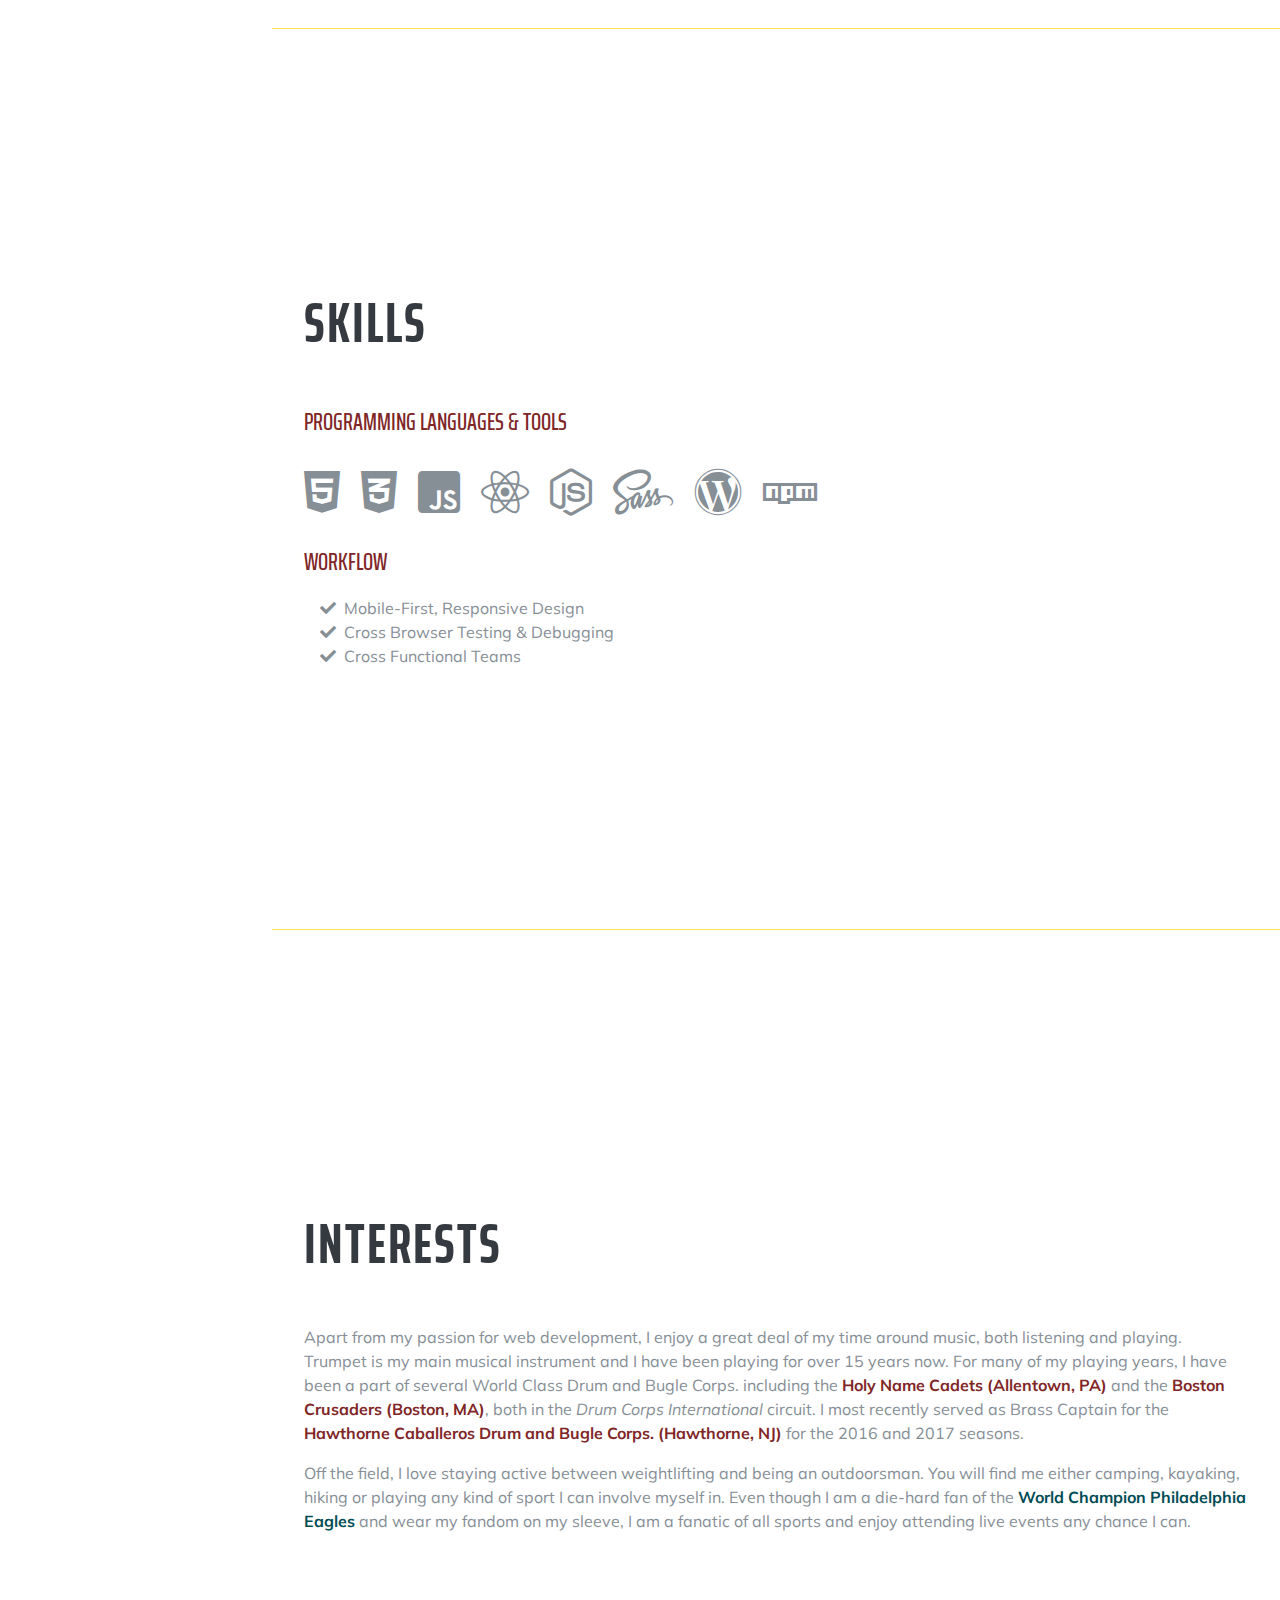
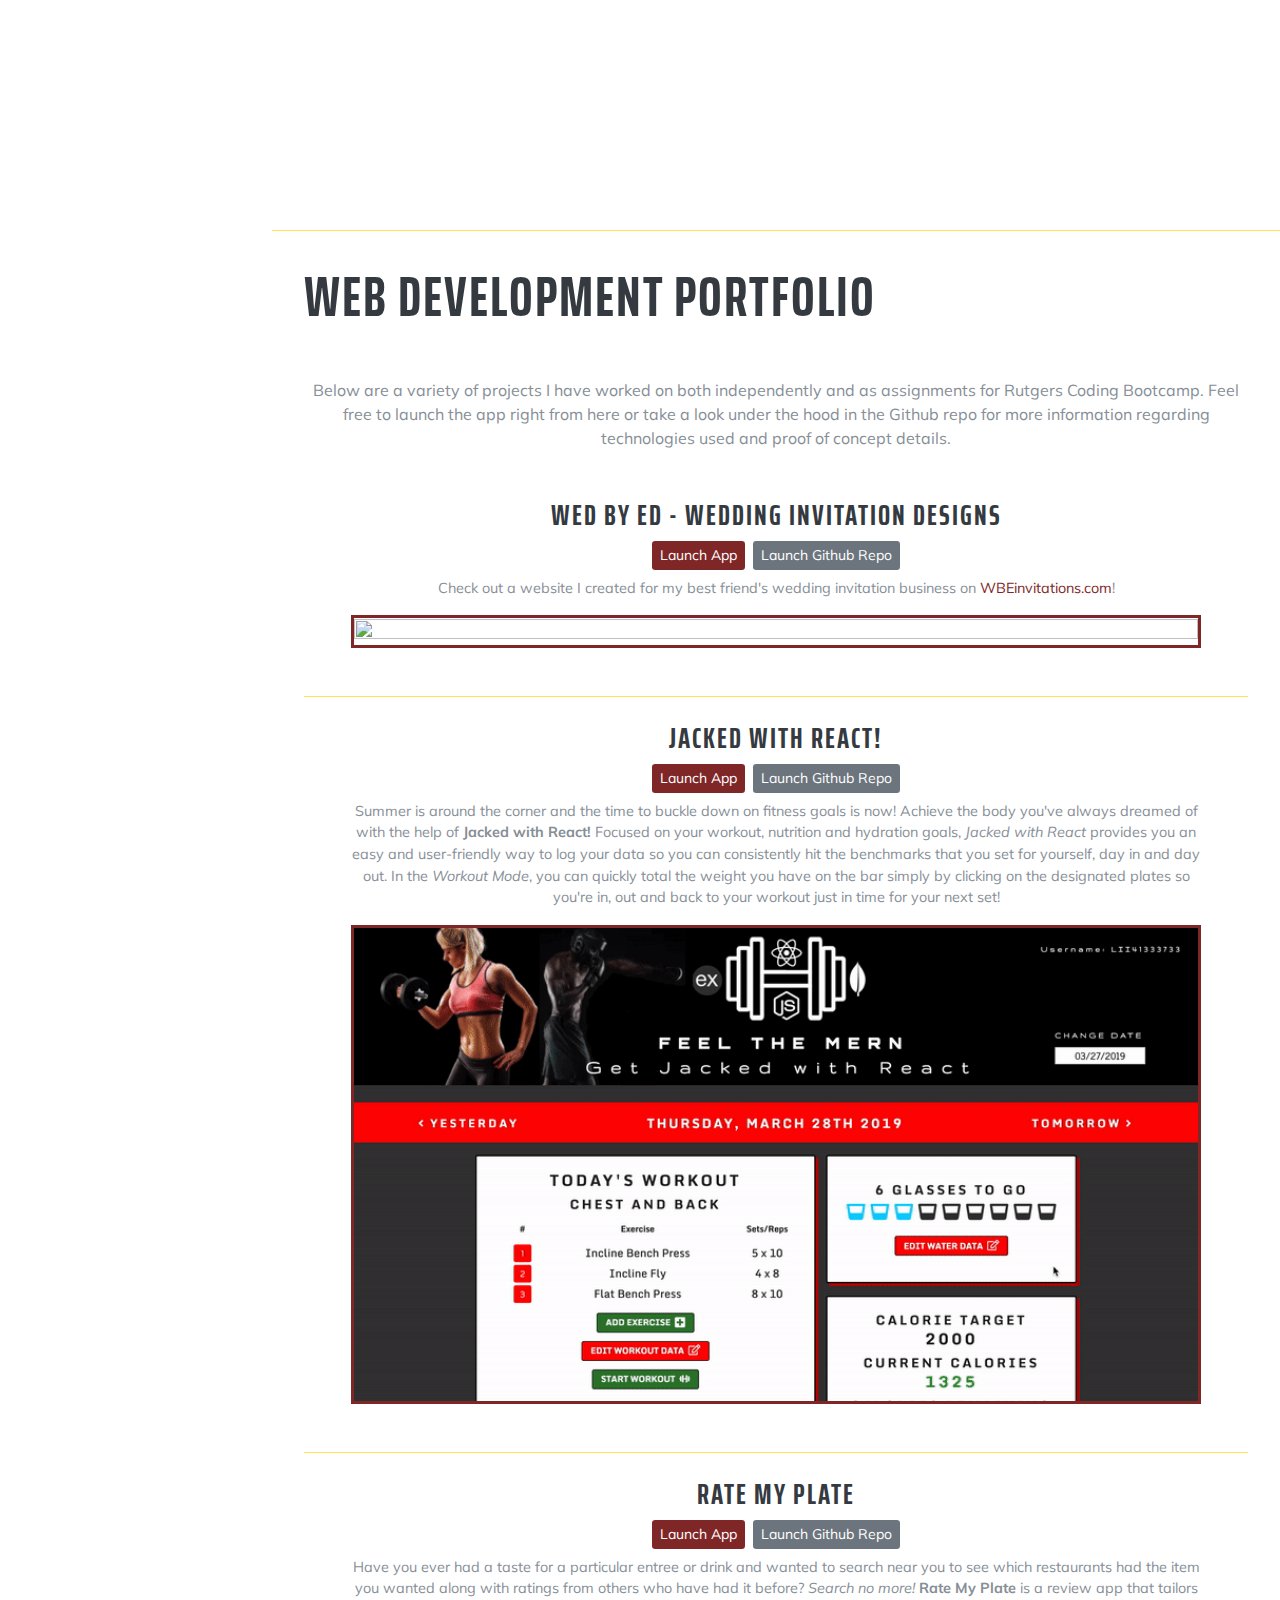
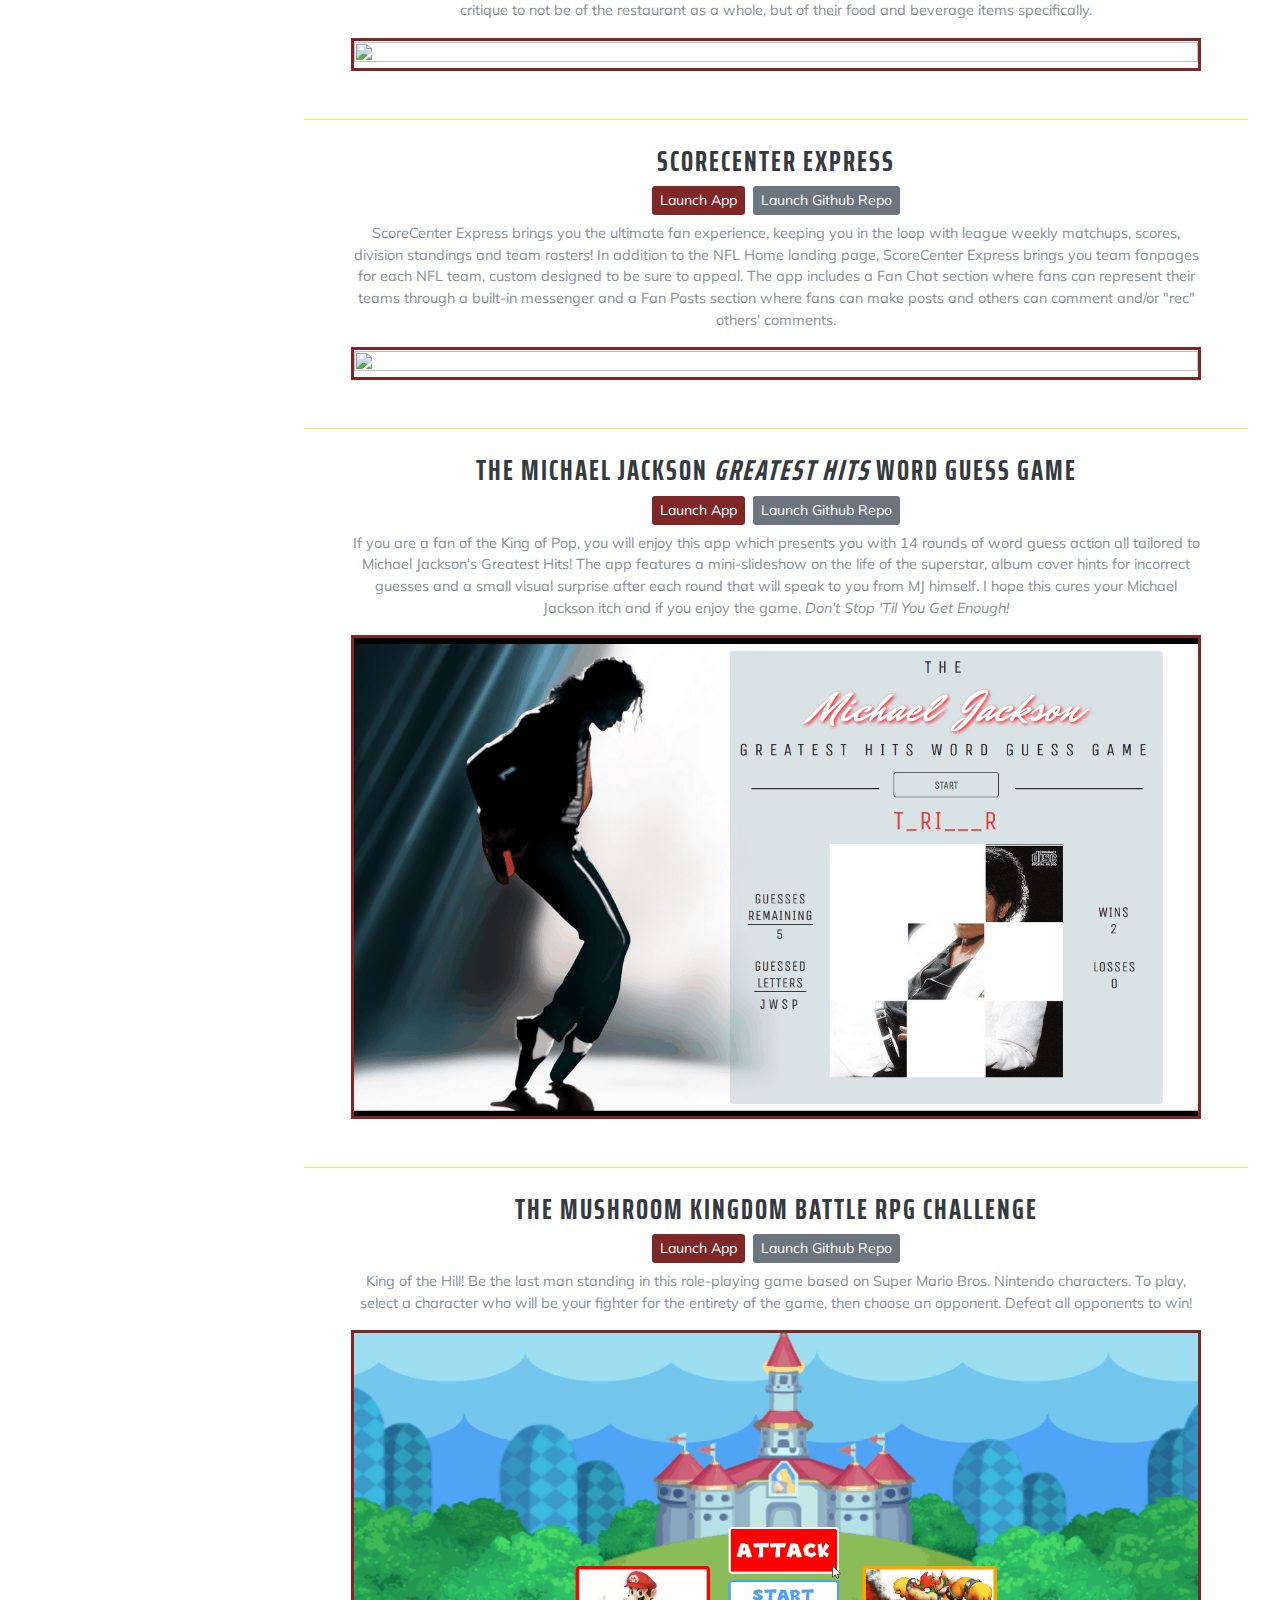
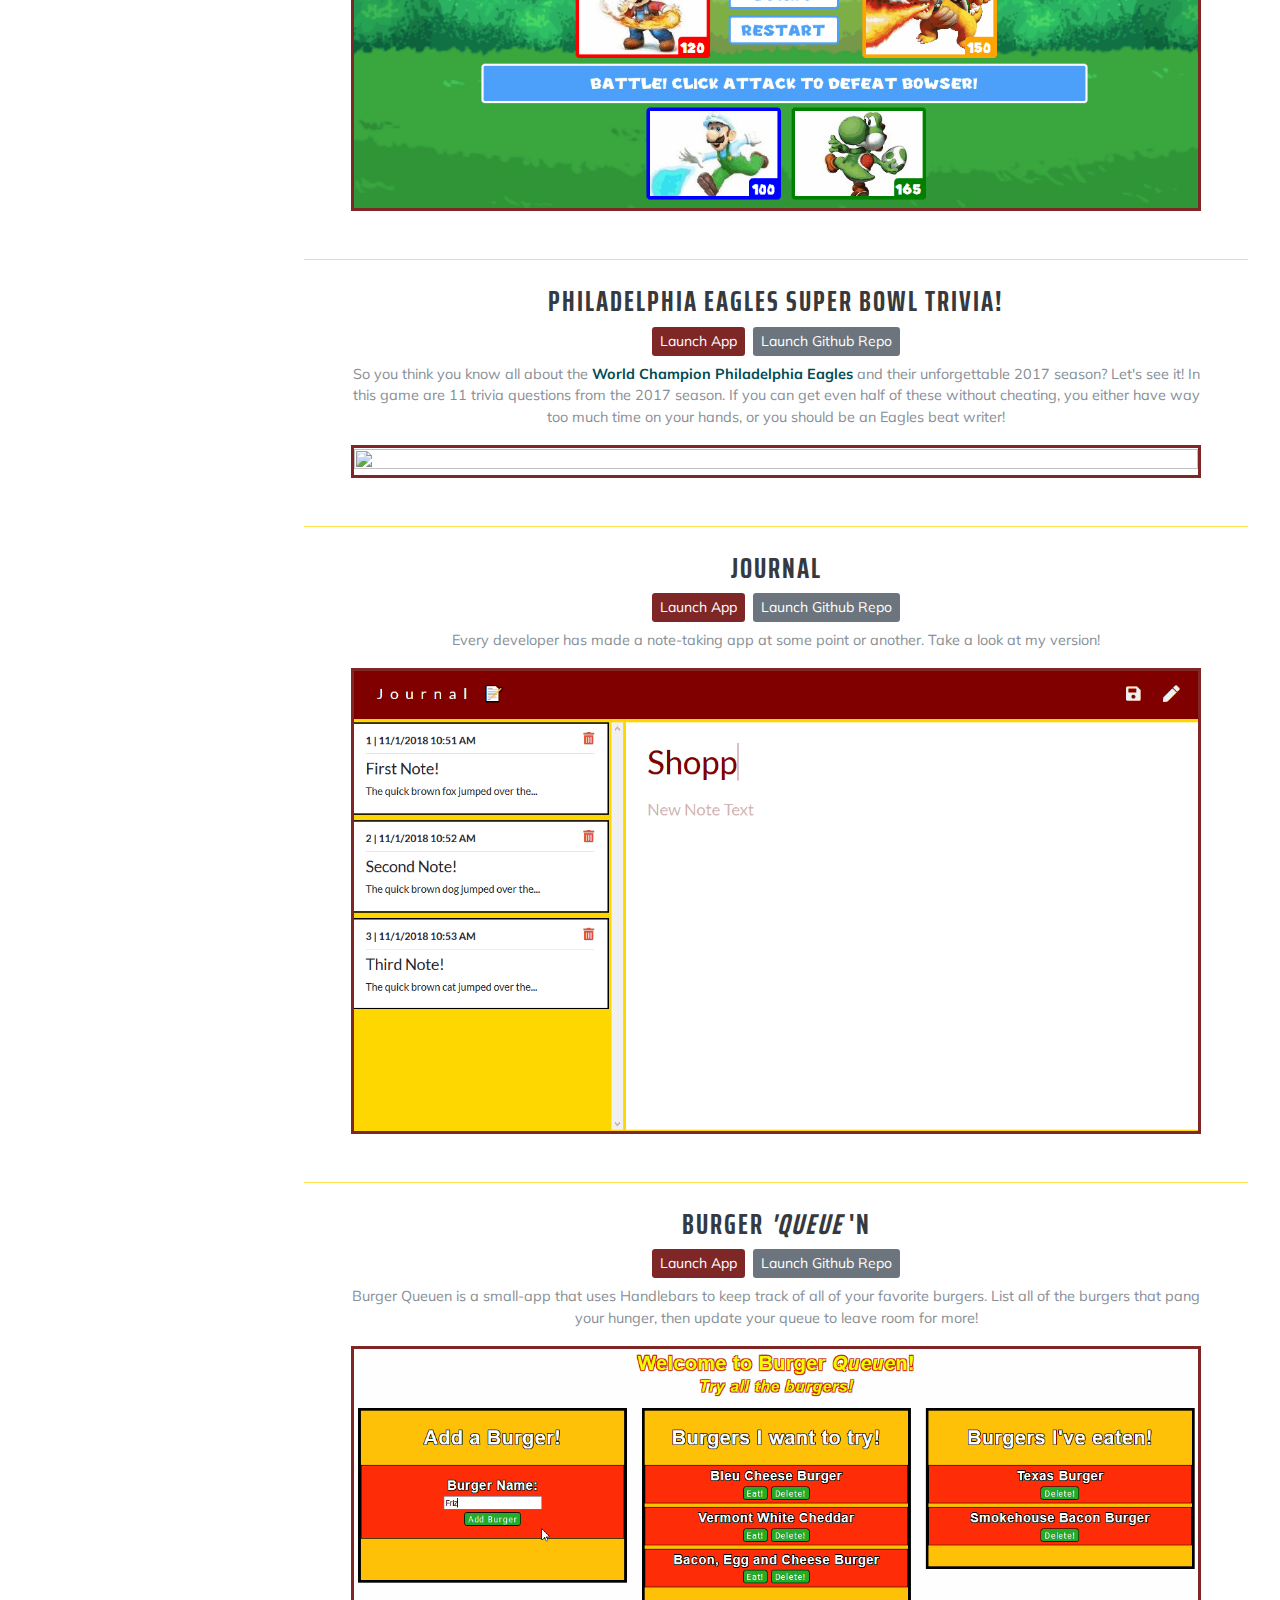
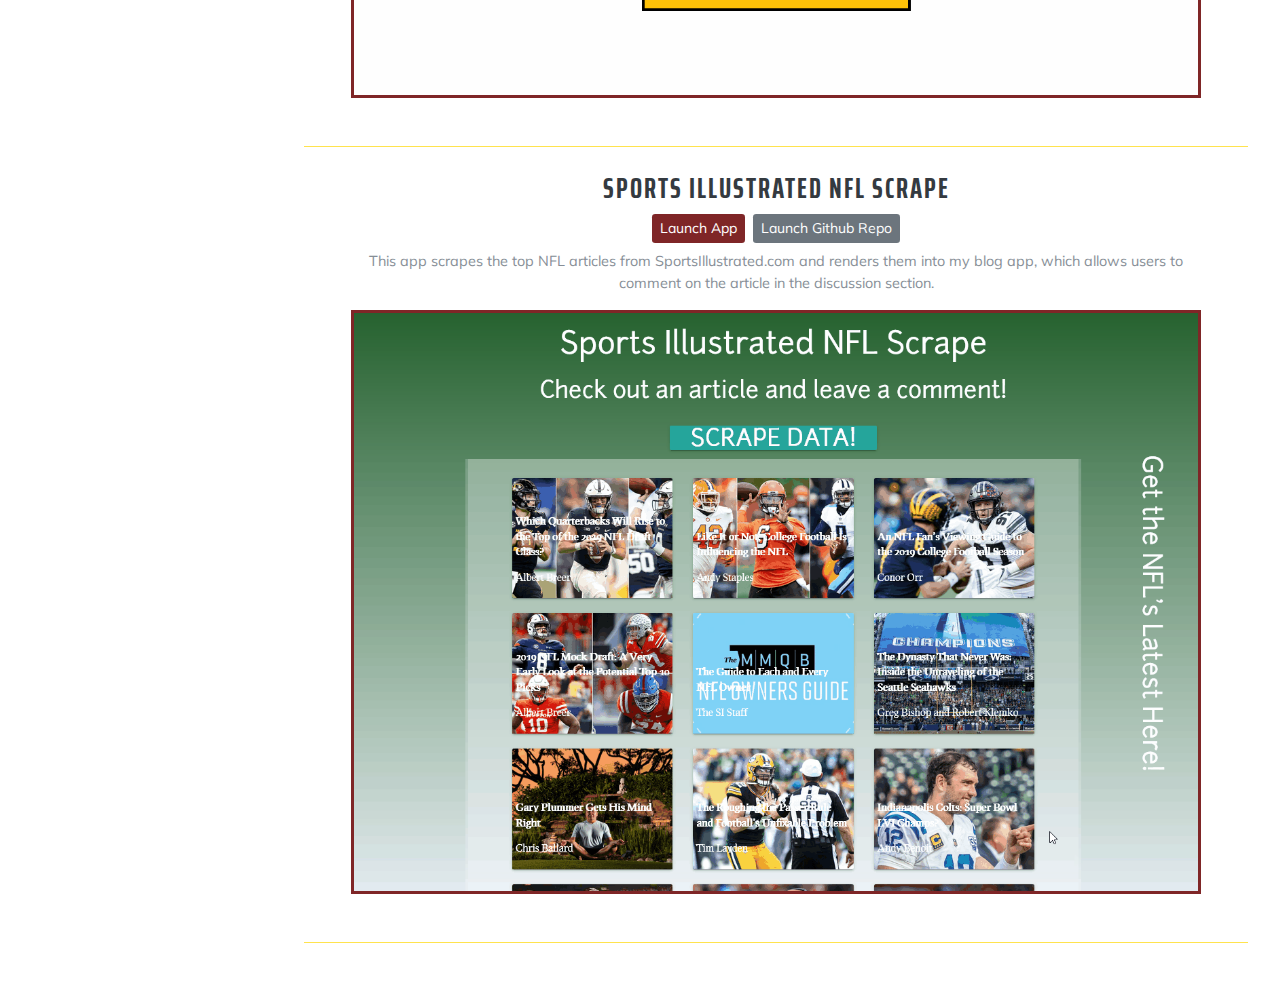
==== commit 8f9cc31b: "Update index.html" ====
--- a/index.html
+++ b/index.html
@@ -146,12 +146,12 @@
             <div class="subheading mb-3">MBS Highway, Holmdel, New Jersey</div>
             <p class="exp-text">MBS Highway is a cutting-edge digital platform that helps industry professionals to interpret and forecast activity in the mortgage rate and bond markets.</p>
             <ul class="exp-text">
-                <li>Build new features for industry standard</li>
-                <li>Translate marketing to render industry information via charts and graphs</li>
-                <li>Maintain and migrate data between several calculators the software offers users</li>
+              <li>Built <em>Social Studio</em>, a teleprompter desktop app that provides loan officers a way
+                to record themselves reading marketing scripts provided by MBS Highway on insight they could provide their clients about
+              the current market to use on social media plaotforms. Build with the webRTC API.</li>
+                <li>Maintained market research pages with calculators, displaying data through charts and graphs.</li>
                 <li>Mobile-responsive stylesheets</li>
-                <li>Resolve hotfixes, bug issues</li>
-                <li>Handle inquiries from Customer Service</li>
+                <li>Resolving hotfixes, bug issues</li>
             </ul>
           </div>
           <div class="resume-date text-md-right">
@@ -423,4 +423,4 @@
 
 </body>
 
-</html>+</html>
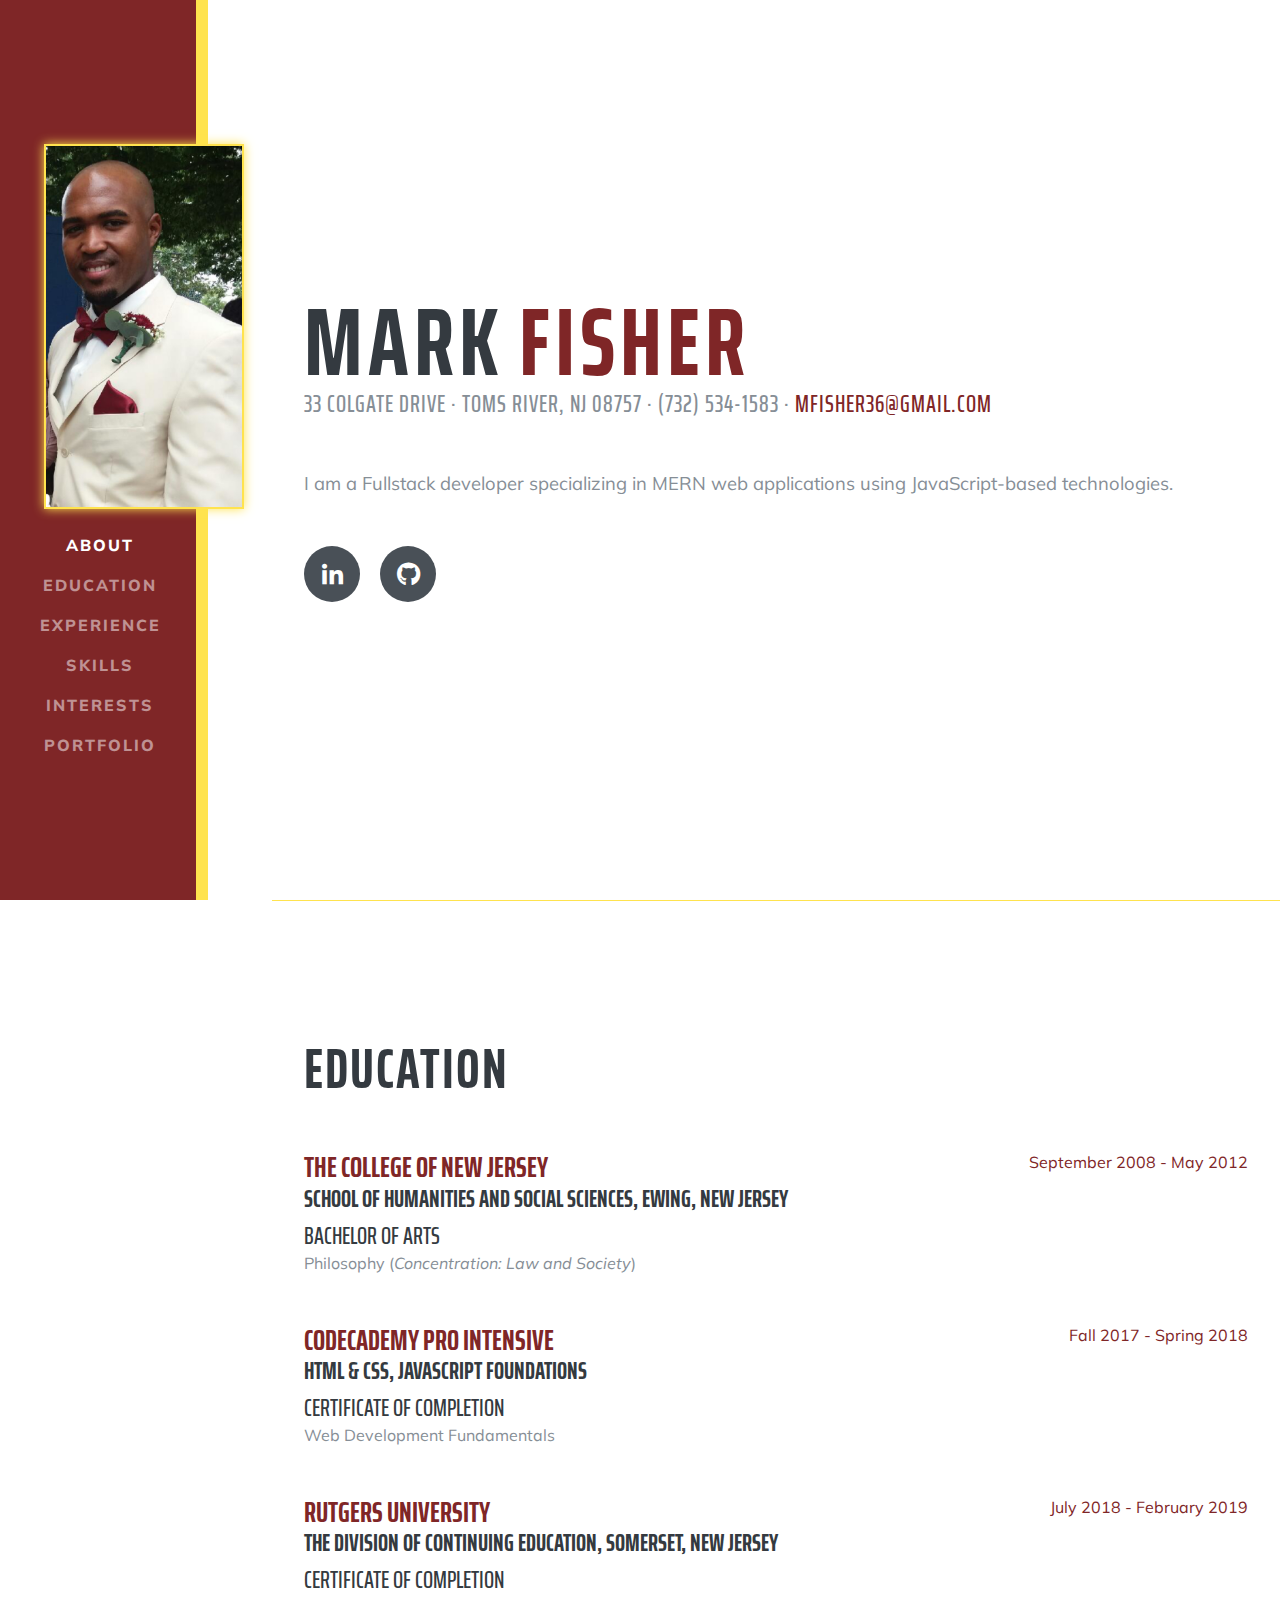
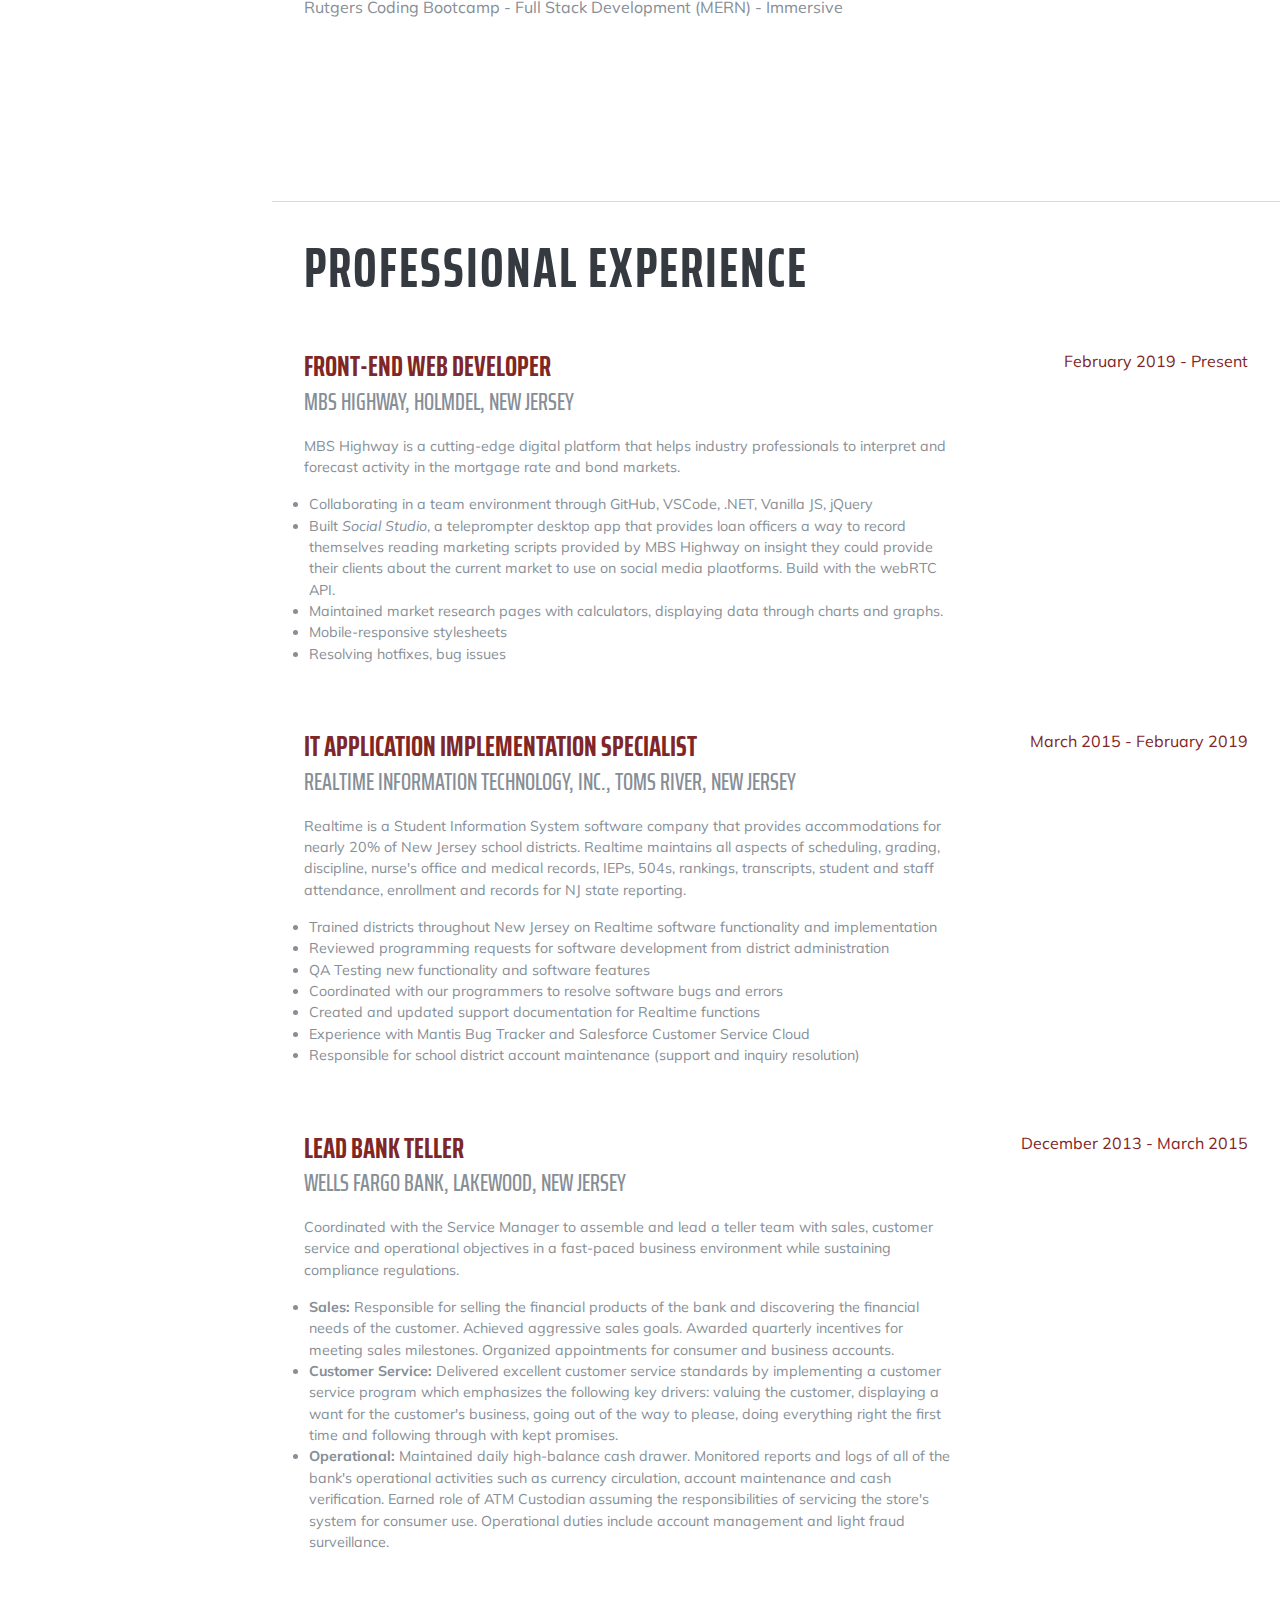
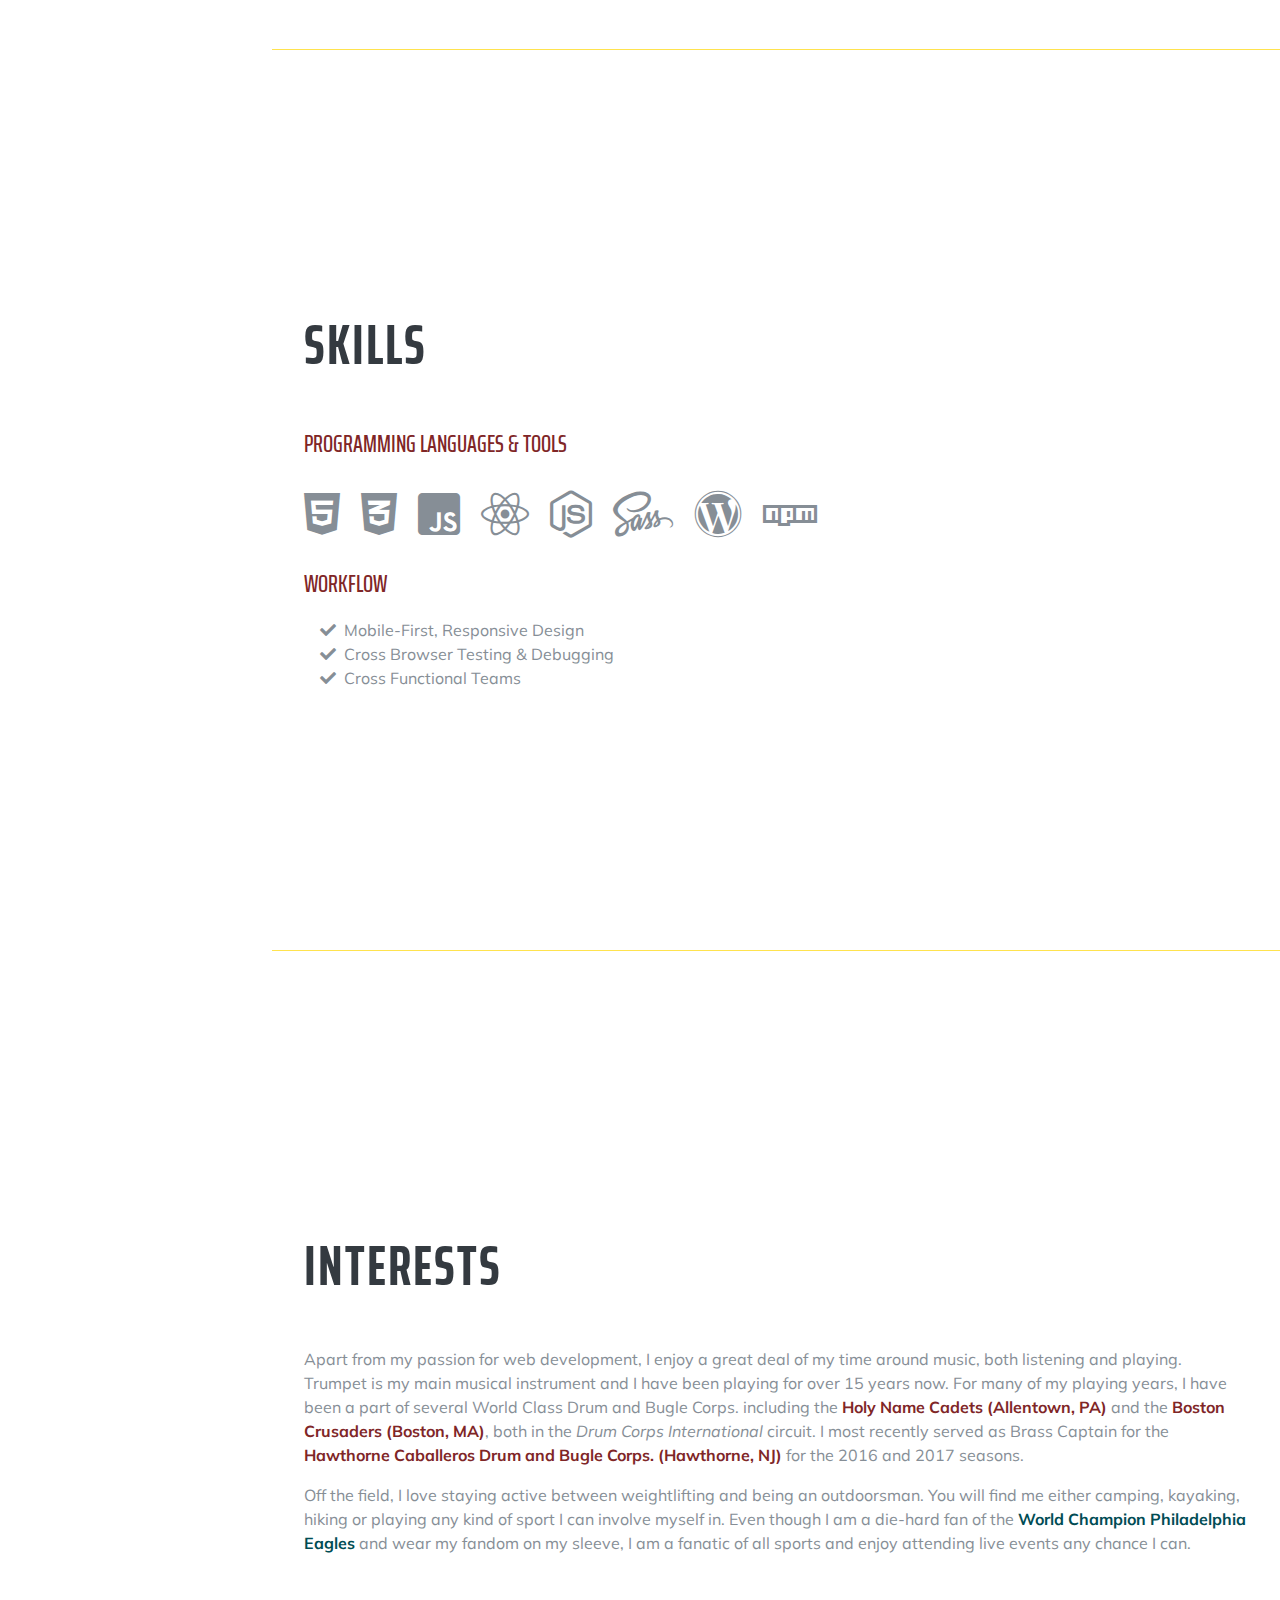
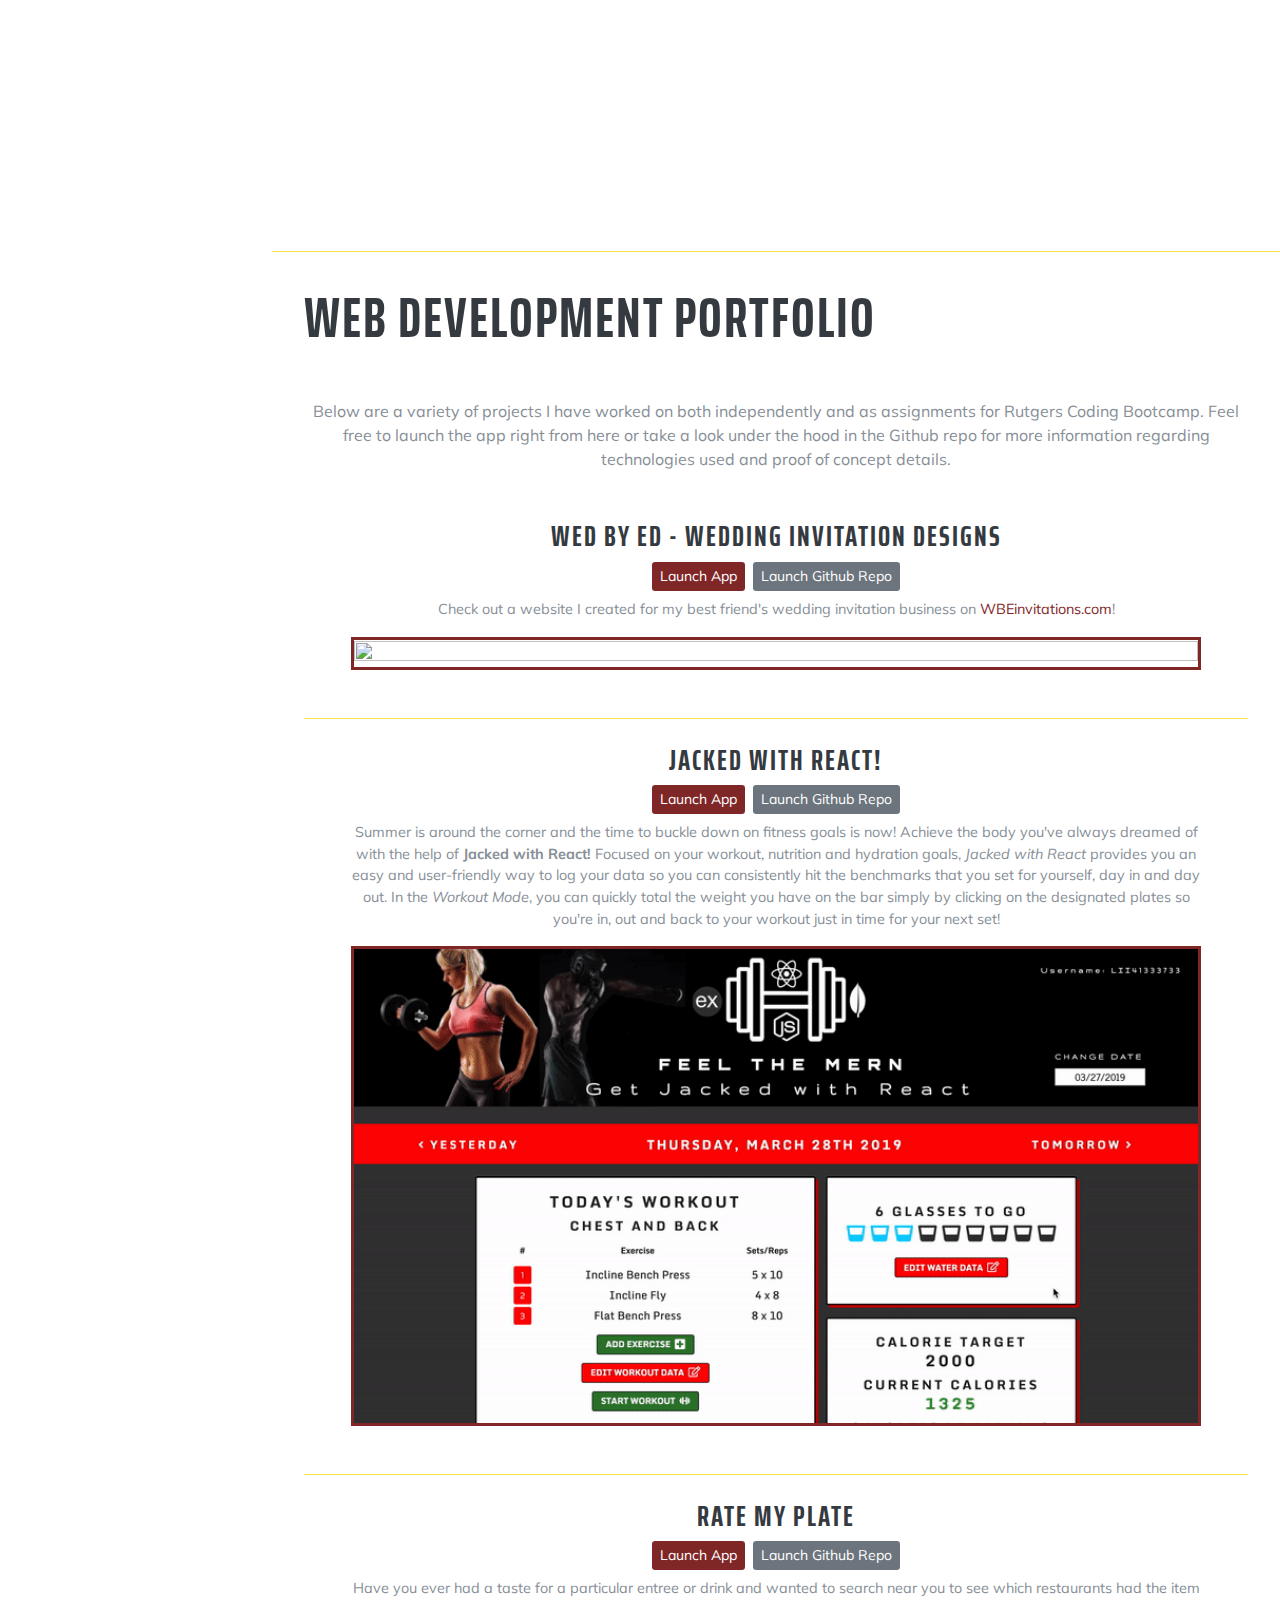
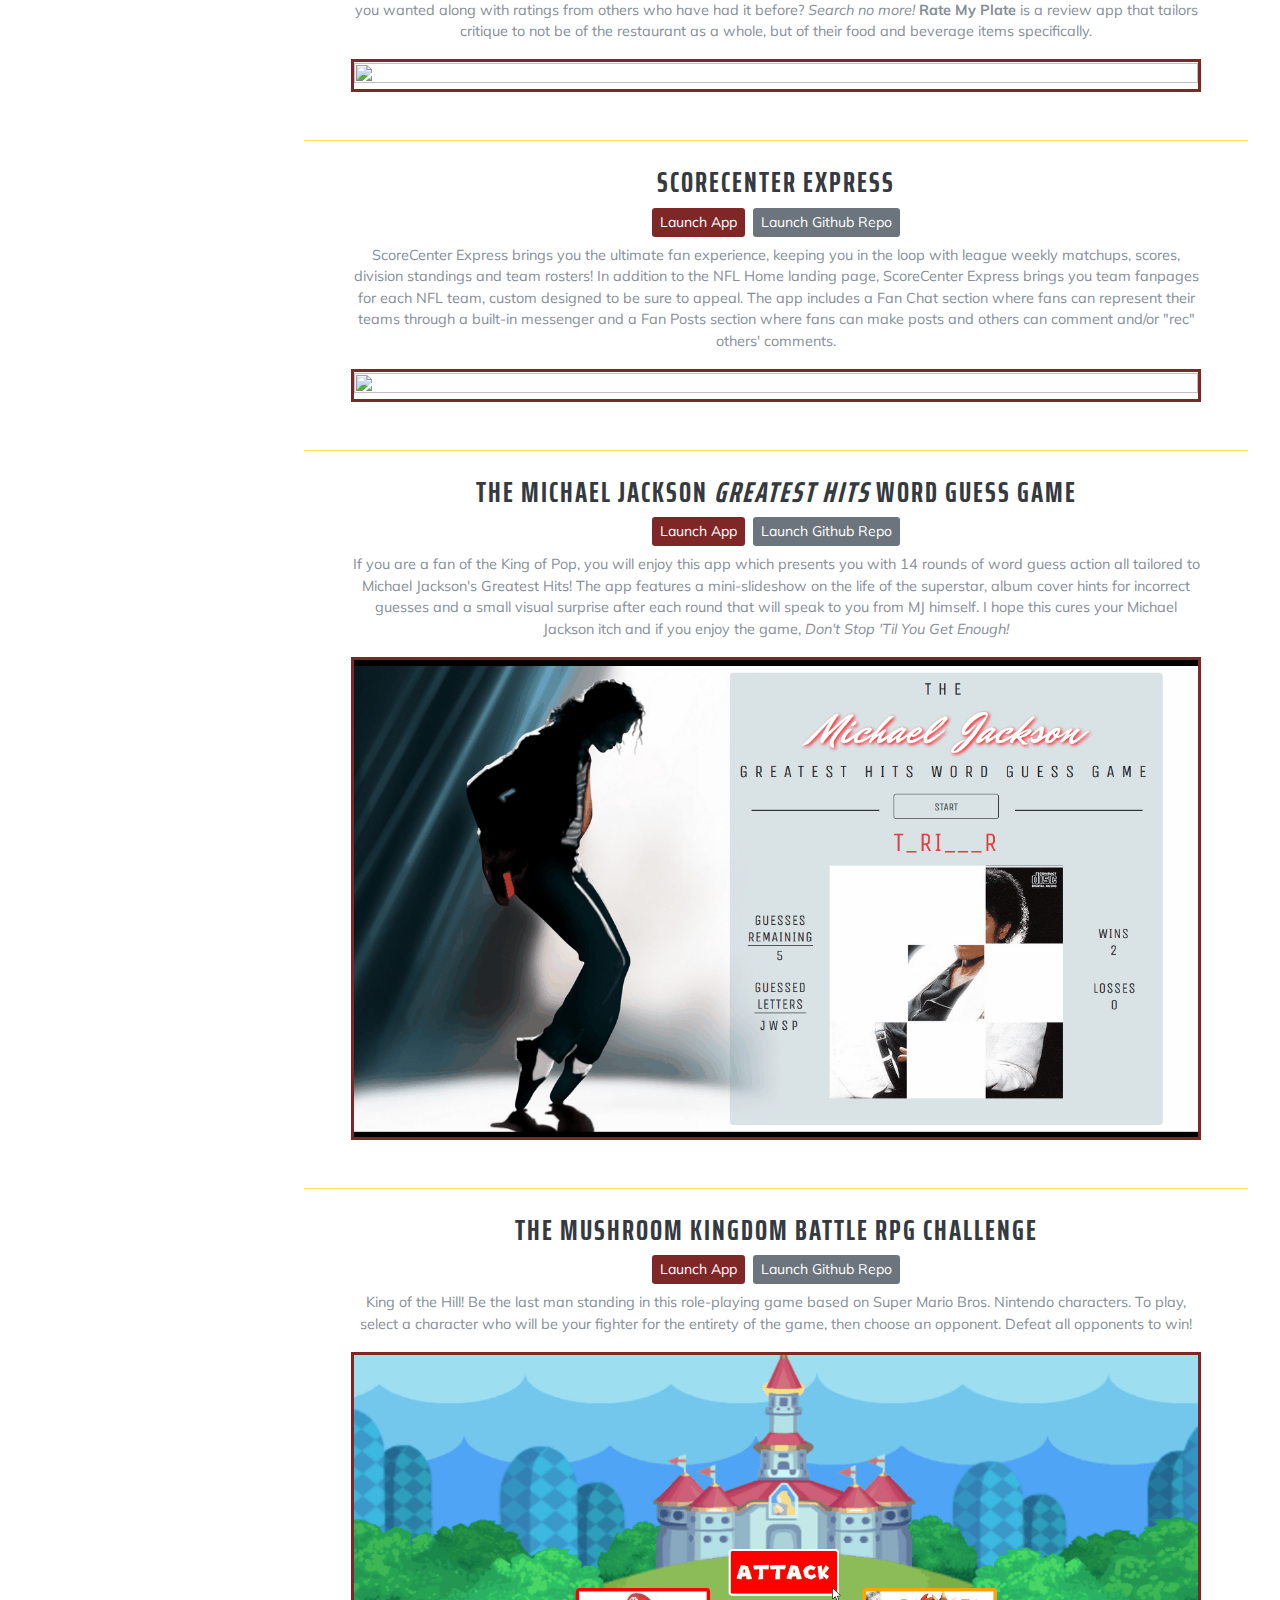
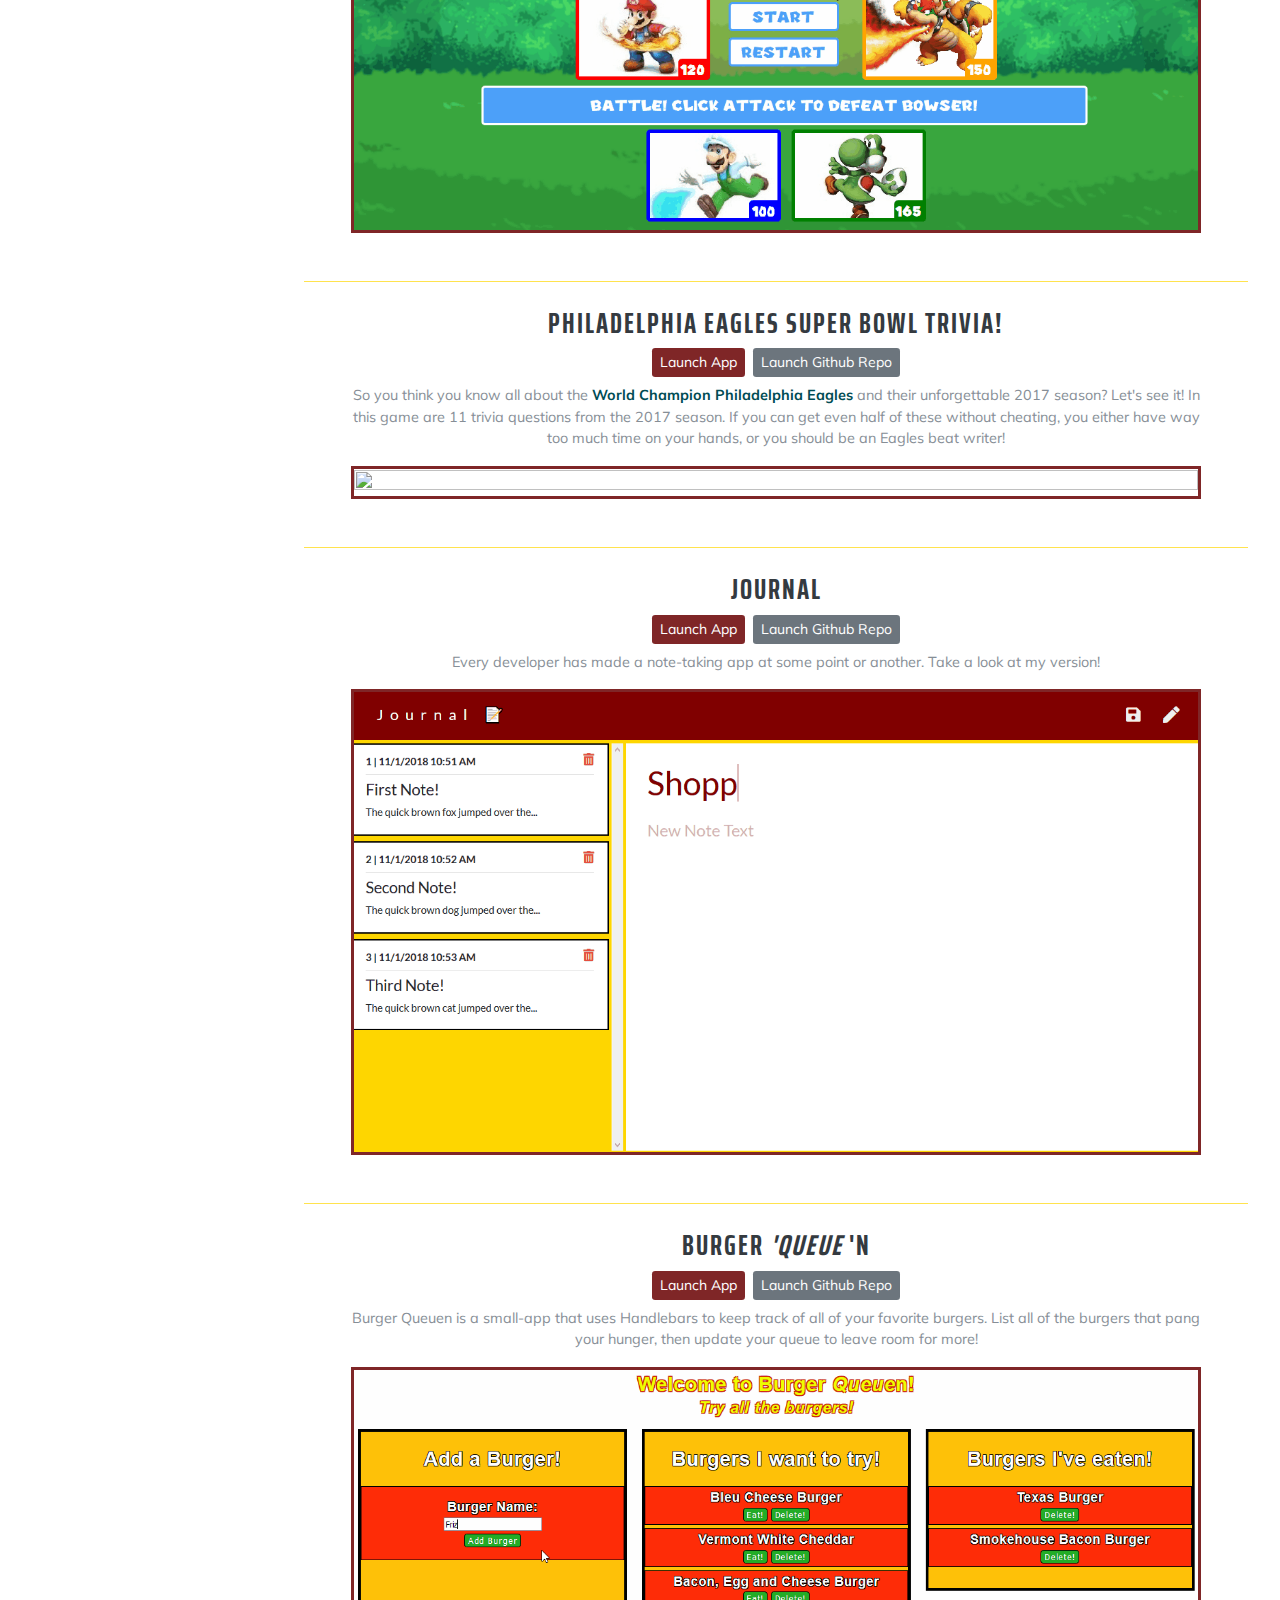
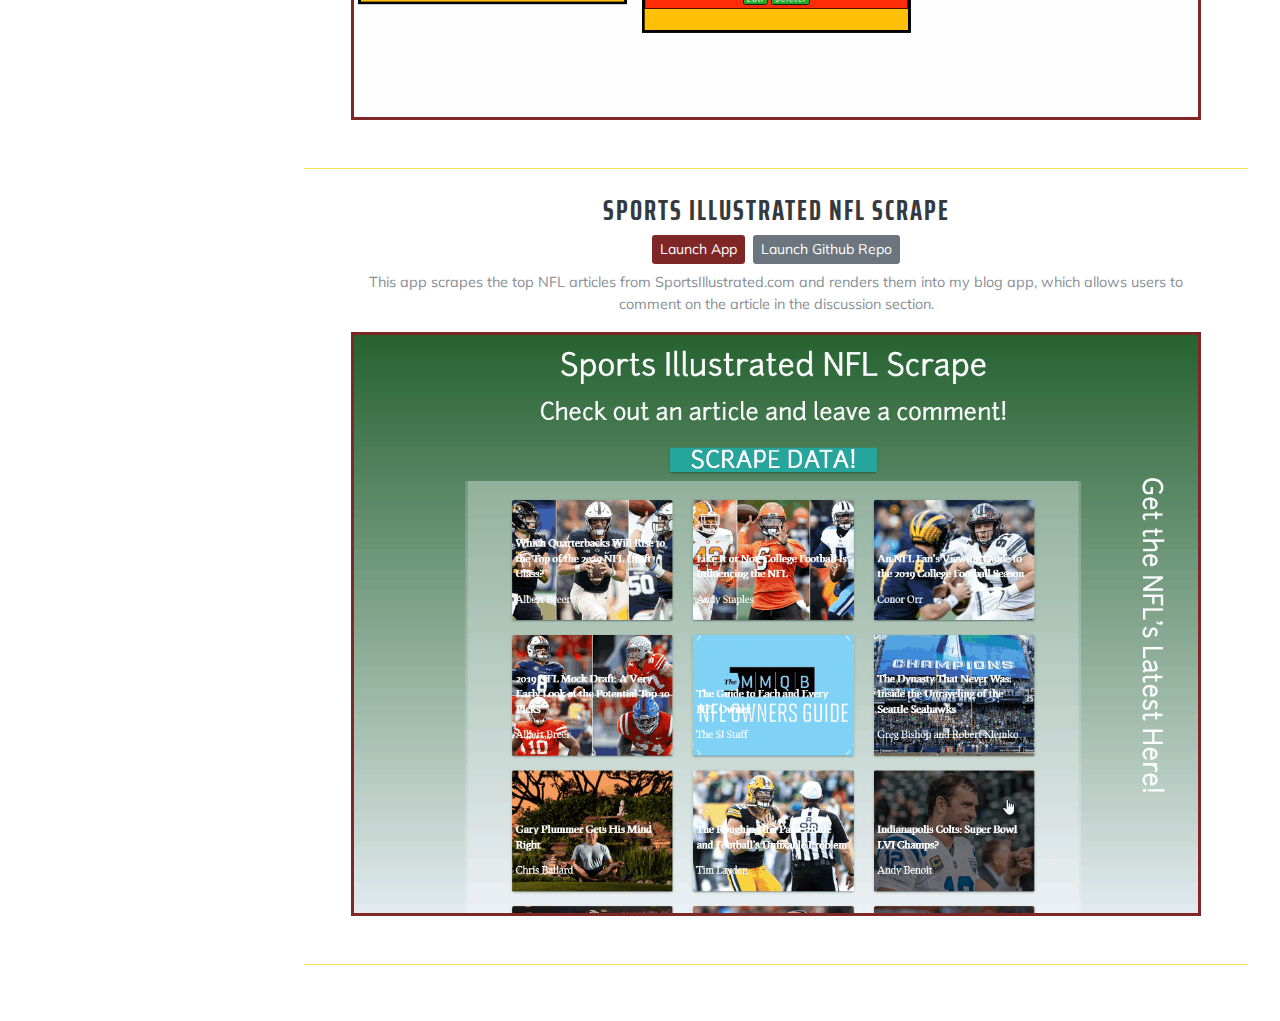
==== commit 03f89867: "Update index.html" ====
--- a/index.html
+++ b/index.html
@@ -146,6 +146,7 @@
             <div class="subheading mb-3">MBS Highway, Holmdel, New Jersey</div>
             <p class="exp-text">MBS Highway is a cutting-edge digital platform that helps industry professionals to interpret and forecast activity in the mortgage rate and bond markets.</p>
             <ul class="exp-text">
+              <li>Collaborating in a team environment through GitHub, VSCode, .NET, Vanilla JS, jQuery</li>
               <li>Built <em>Social Studio</em>, a teleprompter desktop app that provides loan officers a way
                 to record themselves reading marketing scripts provided by MBS Highway on insight they could provide their clients about
               the current market to use on social media plaotforms. Build with the webRTC API.</li>
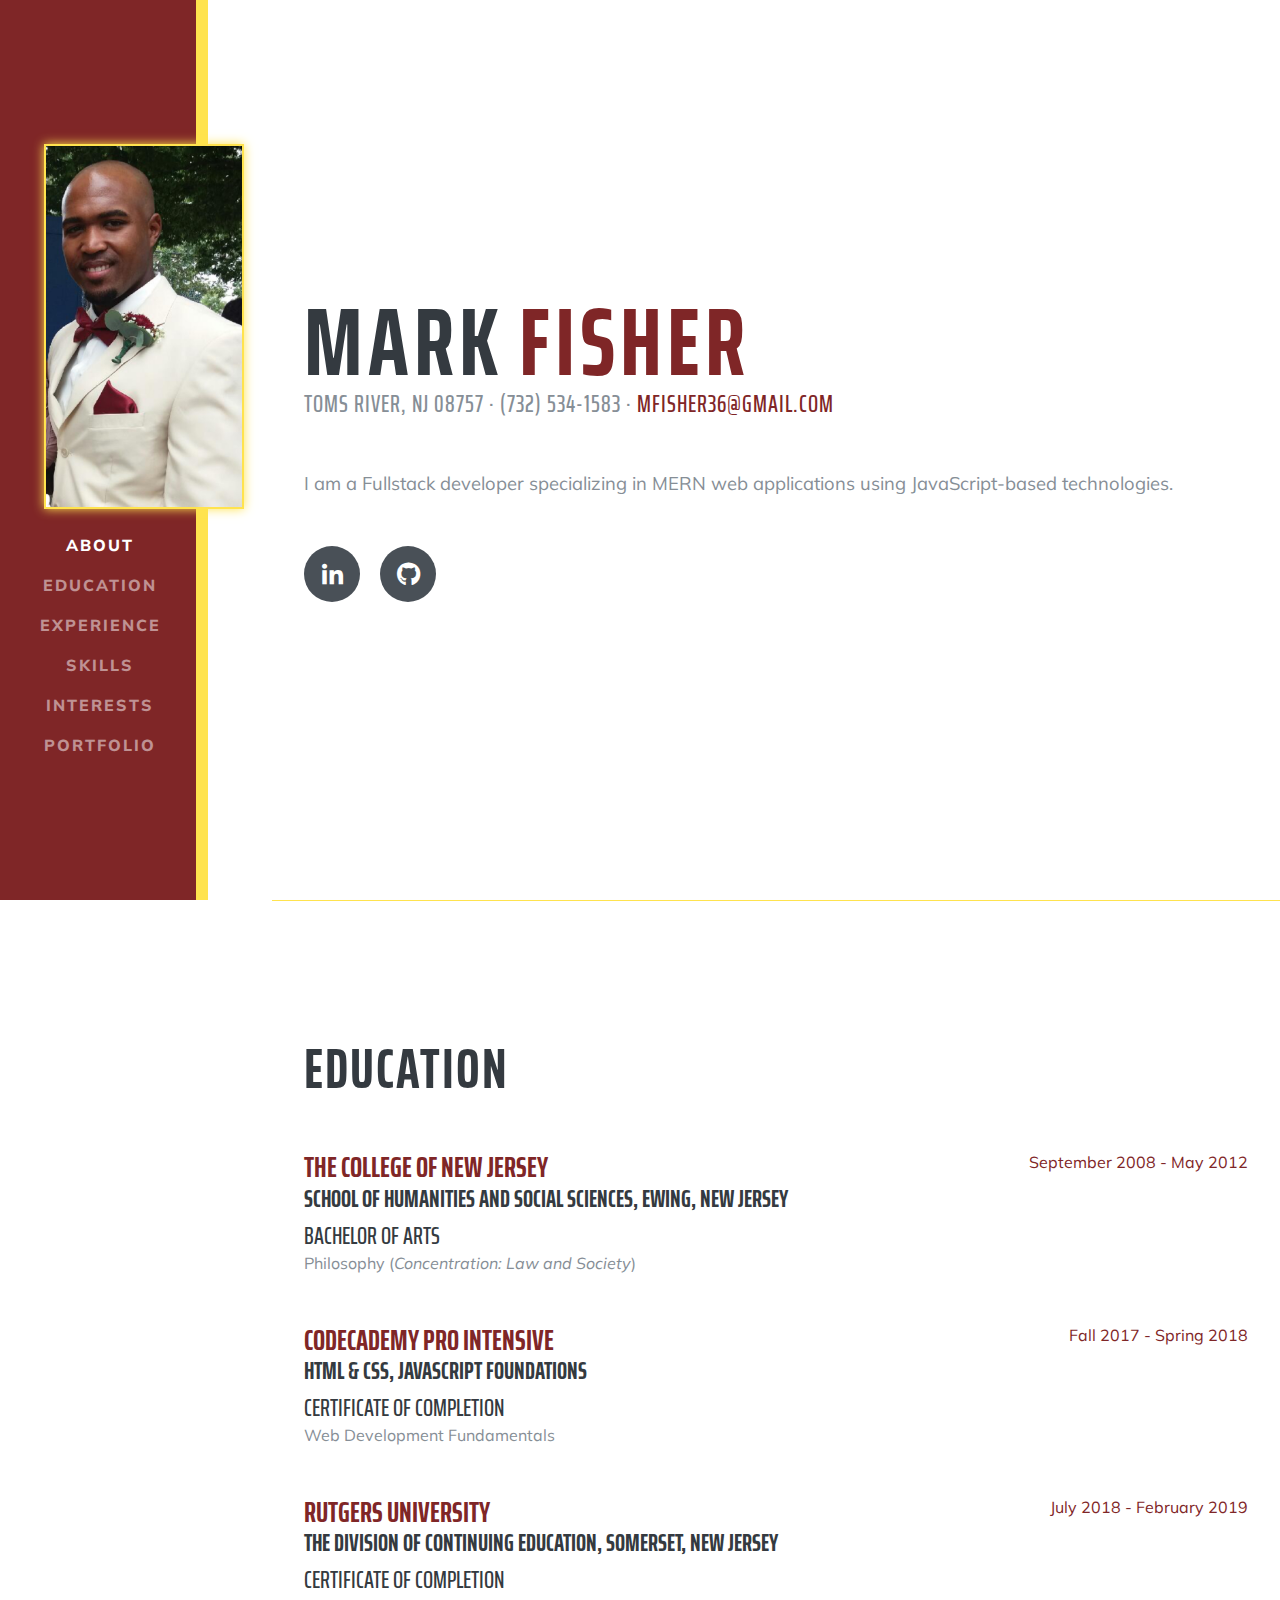
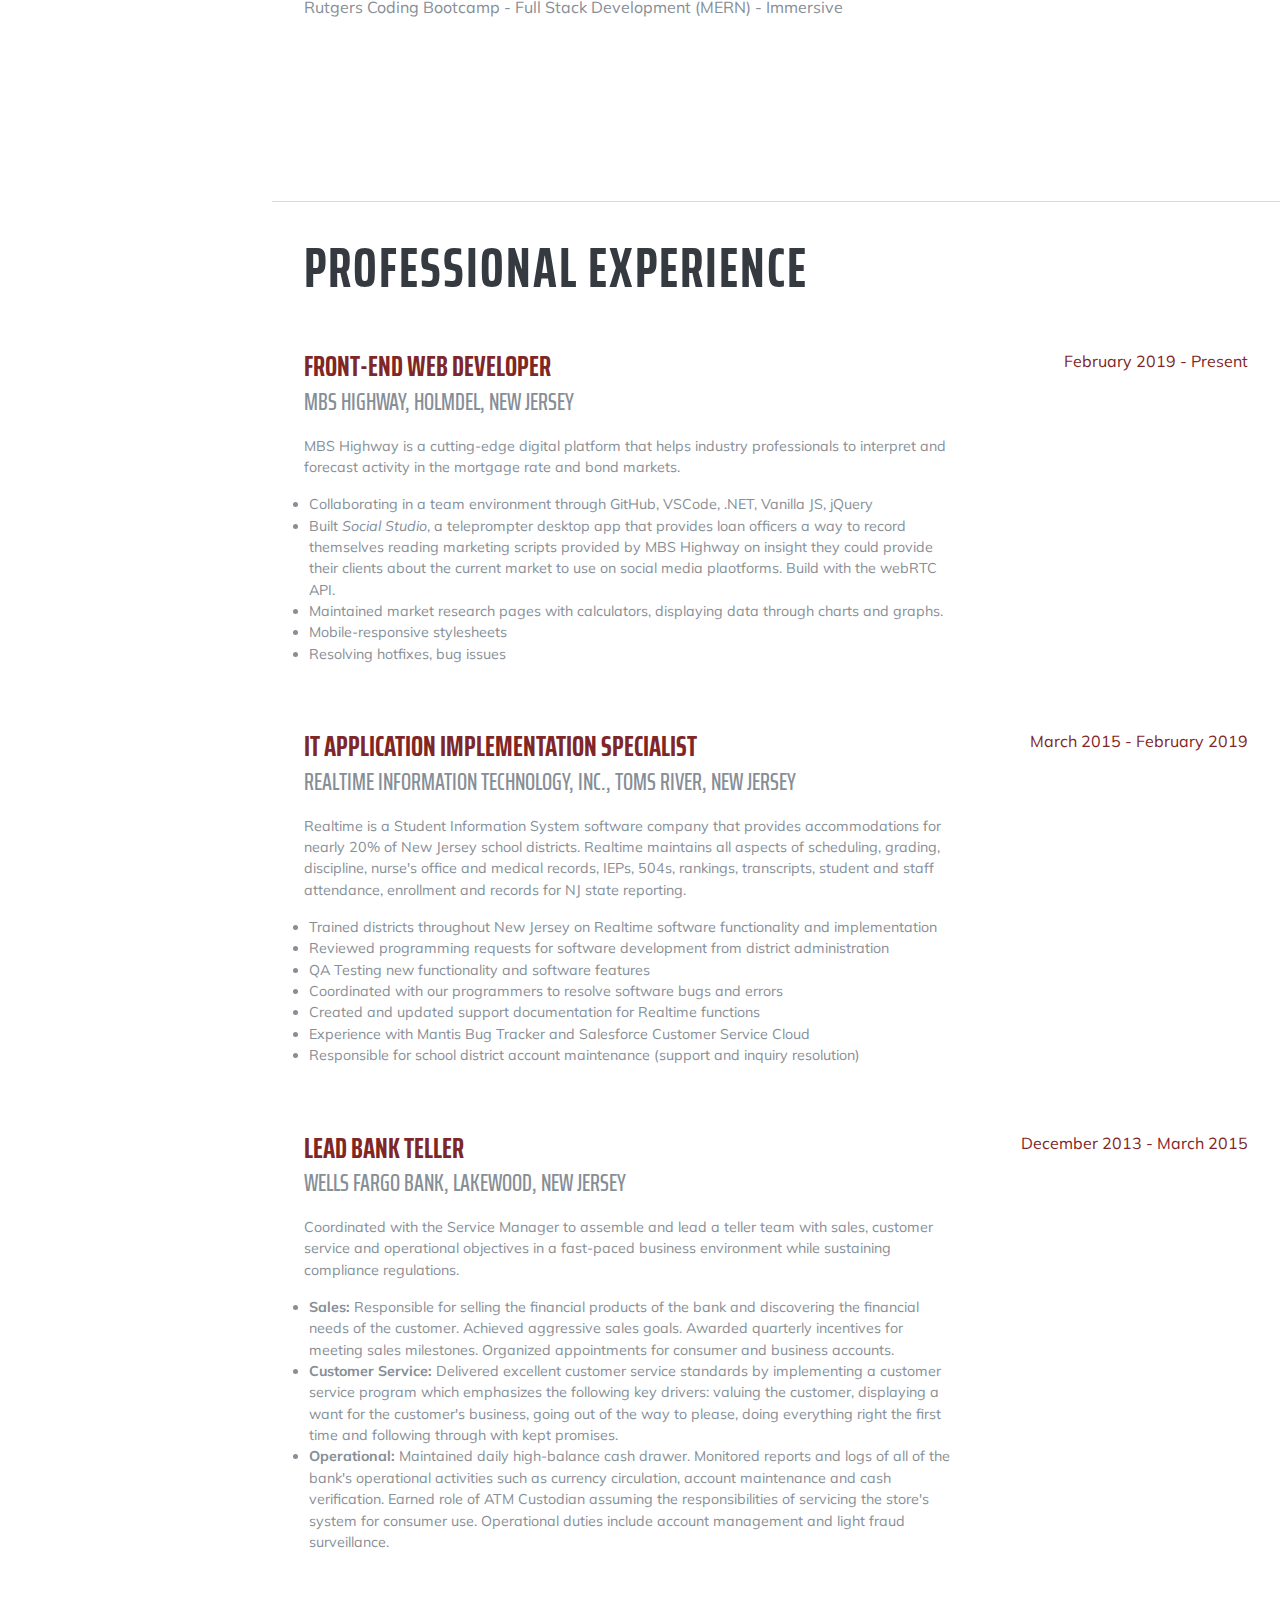
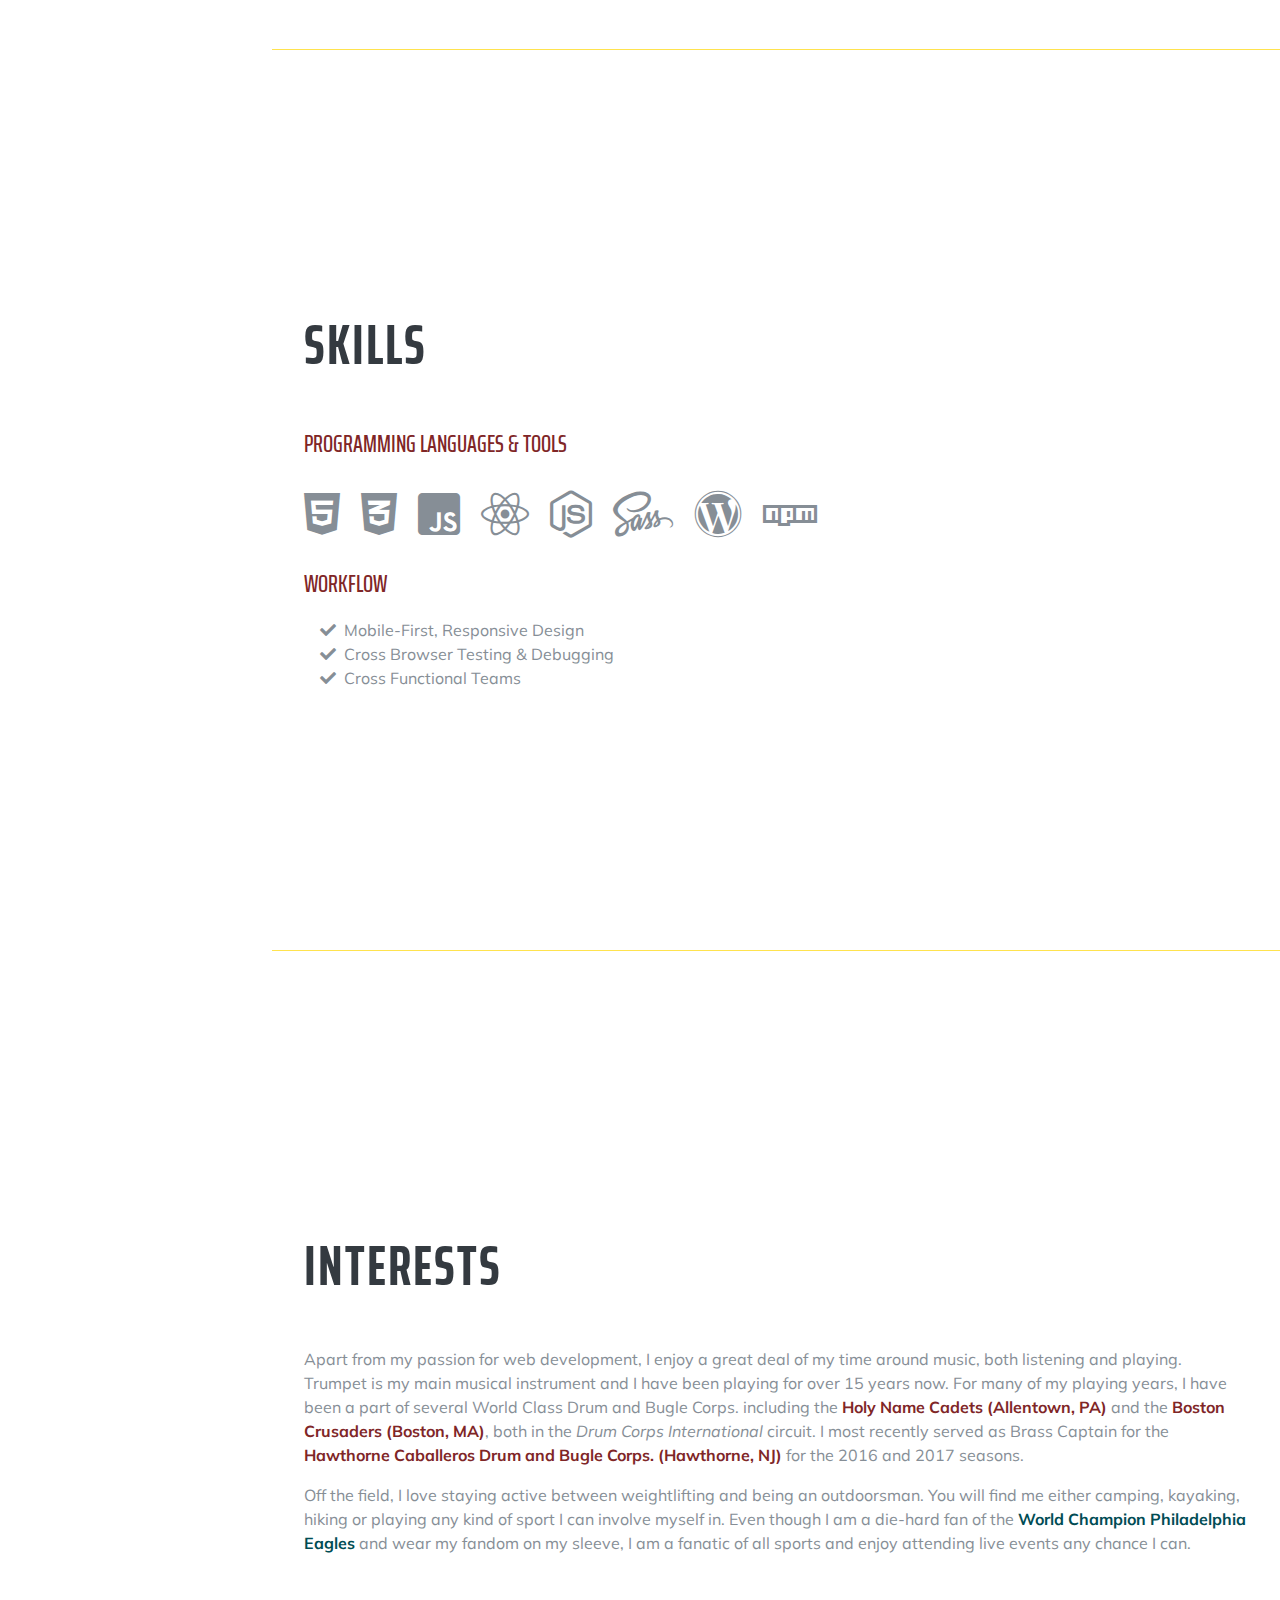
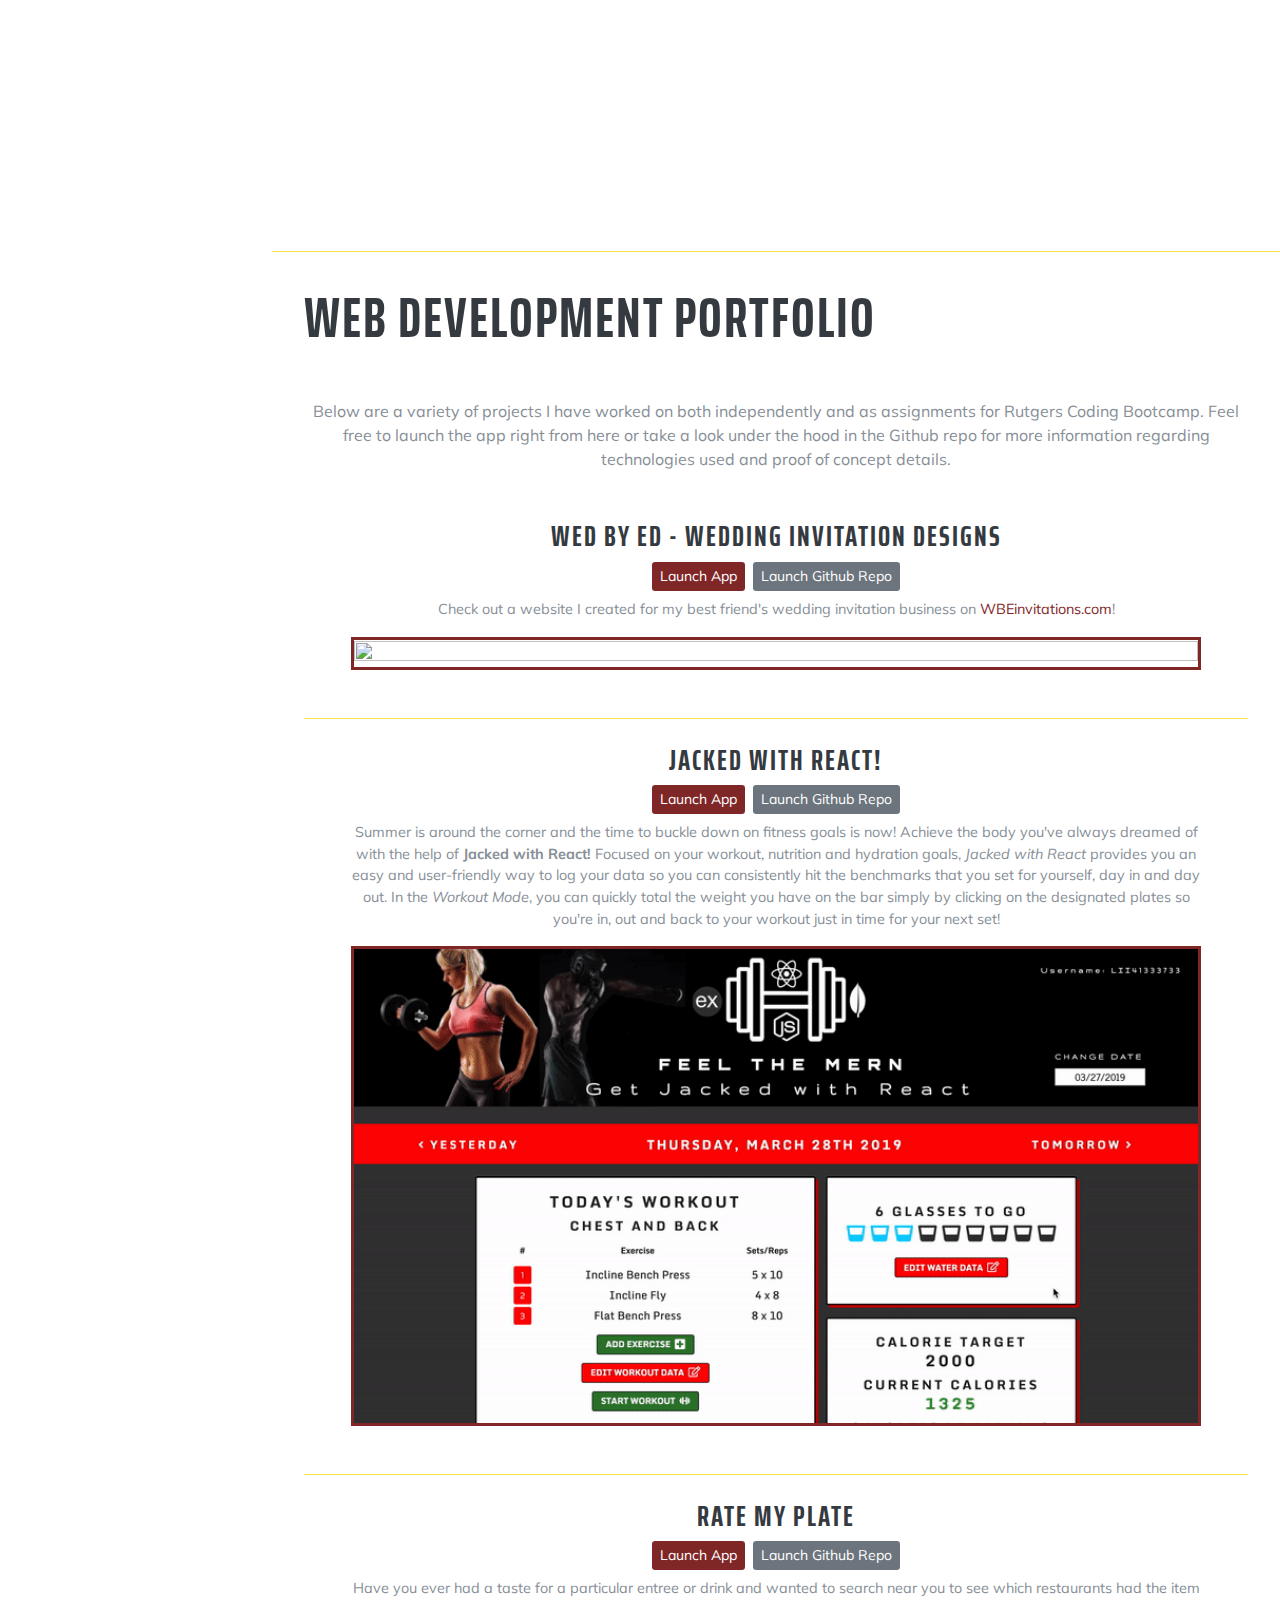
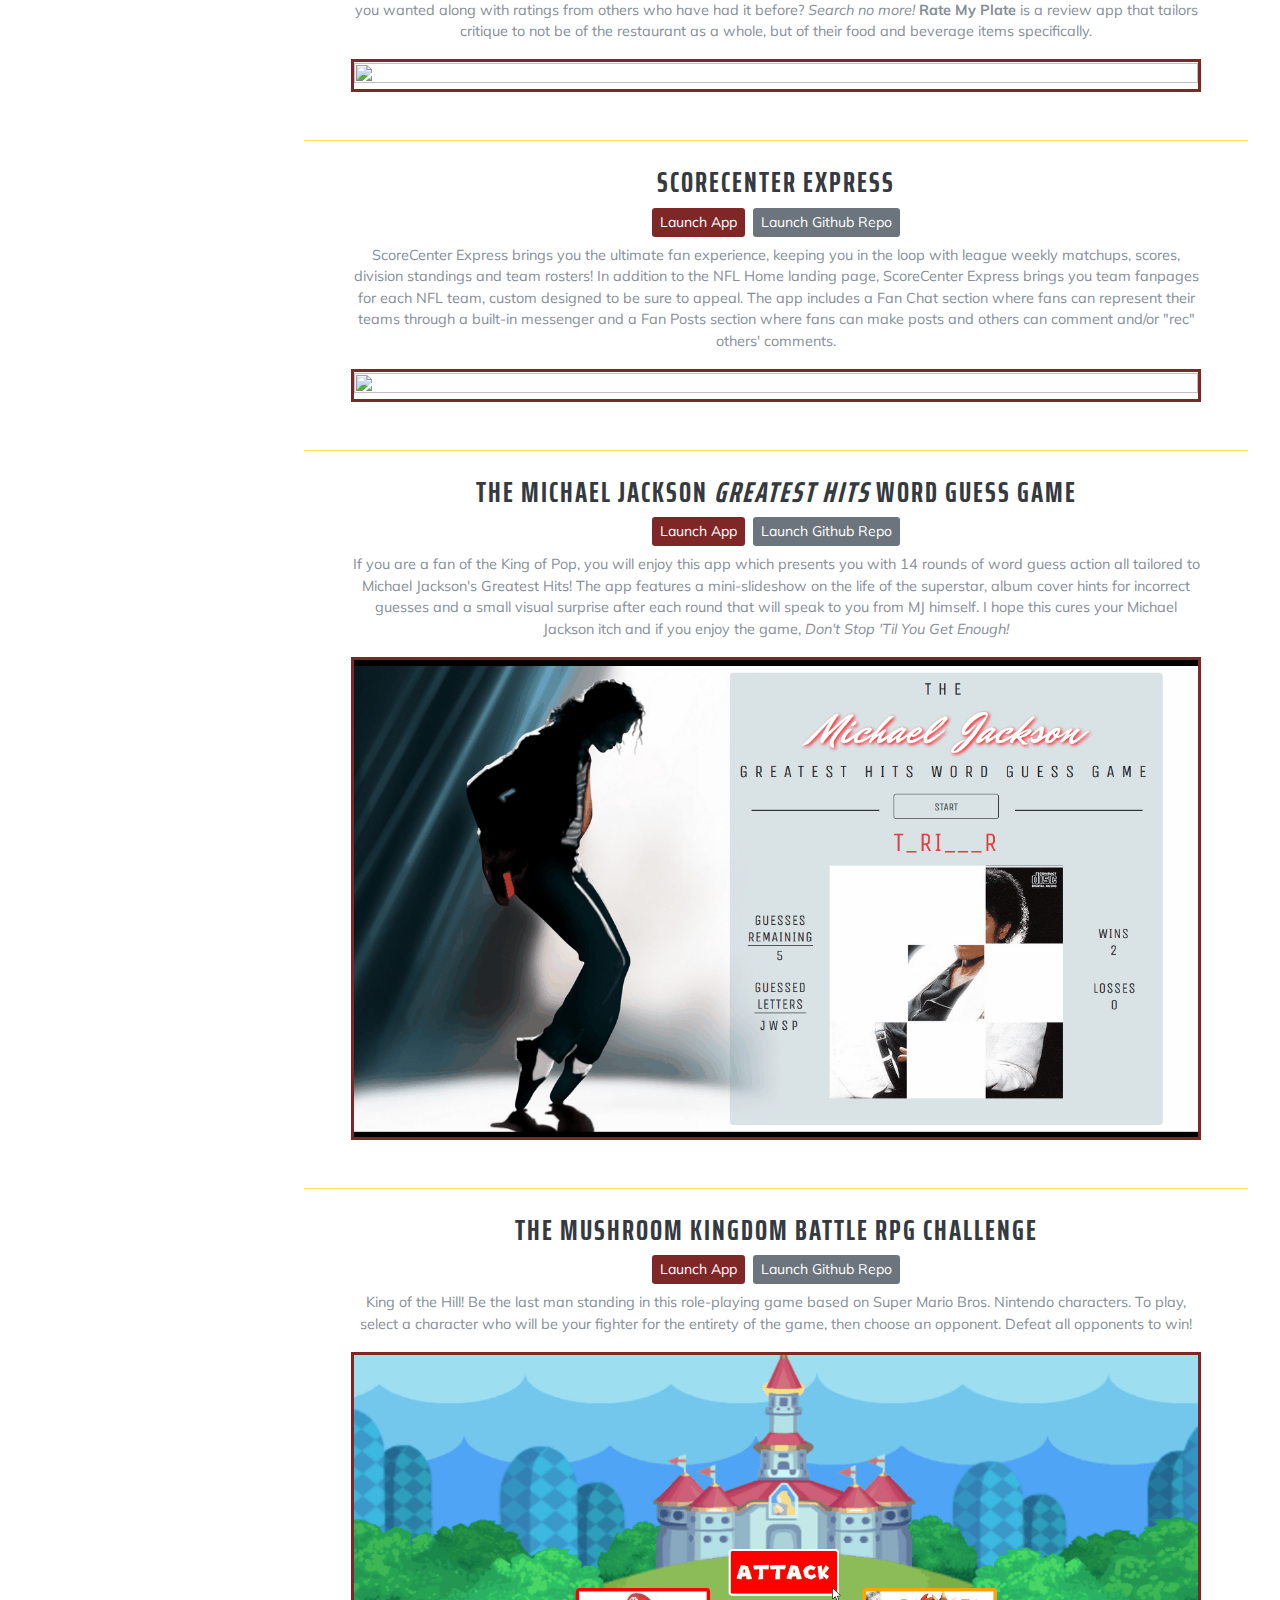
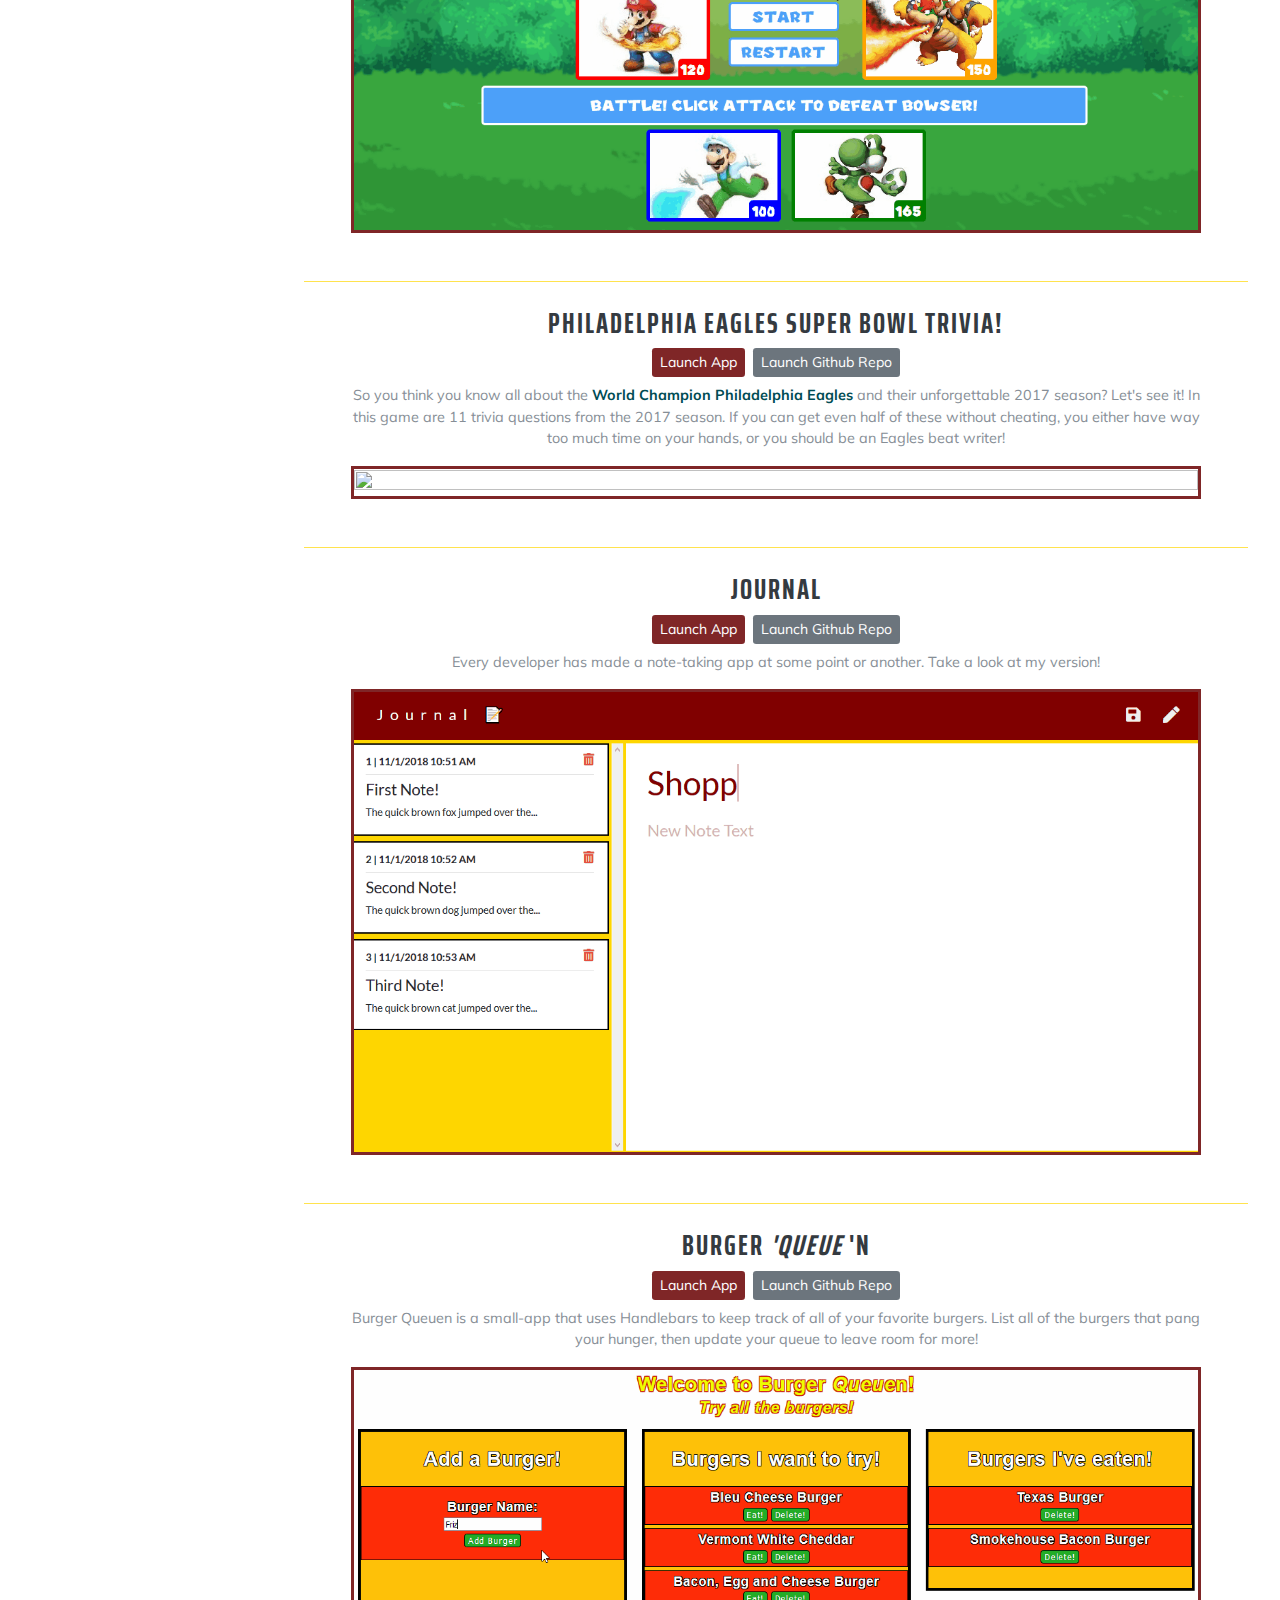
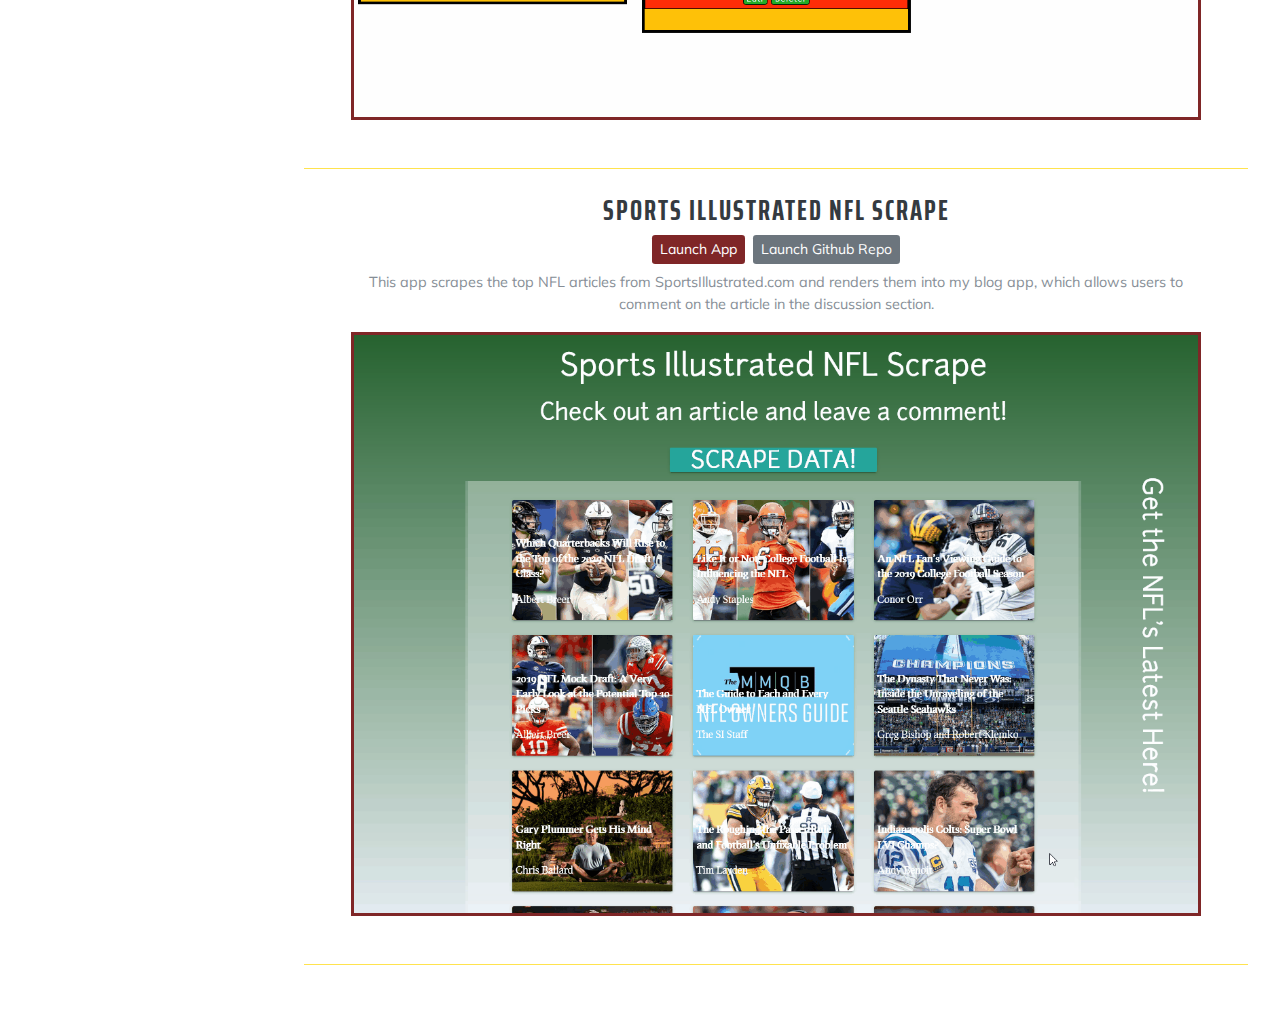
==== commit 054602dd: "Update index.html" ====
--- a/index.html
+++ b/index.html
@@ -65,7 +65,7 @@
     <section class="resume-section p-3 p-lg-5 d-flex d-column" id="about">
       <div class="my-auto">
         <h1 class="mb-0 four-space">Mark<span class="bar"> </span><span class="text-primary">Fisher</span></h1>
-        <div class="subheading mb-5 one-space">33 Colgate Drive · Toms River, NJ 08757 · (732) 534-1583 ·
+        <div class="subheading mb-5 one-space">Toms River, NJ 08757 · (732) 534-1583 ·
           <a href="mailto:mfisher36@gmail.com">mfisher36@gmail.com</a>
         </div>
         <p class="lead mb-5">I am a Fullstack developer specializing in MERN web applications using
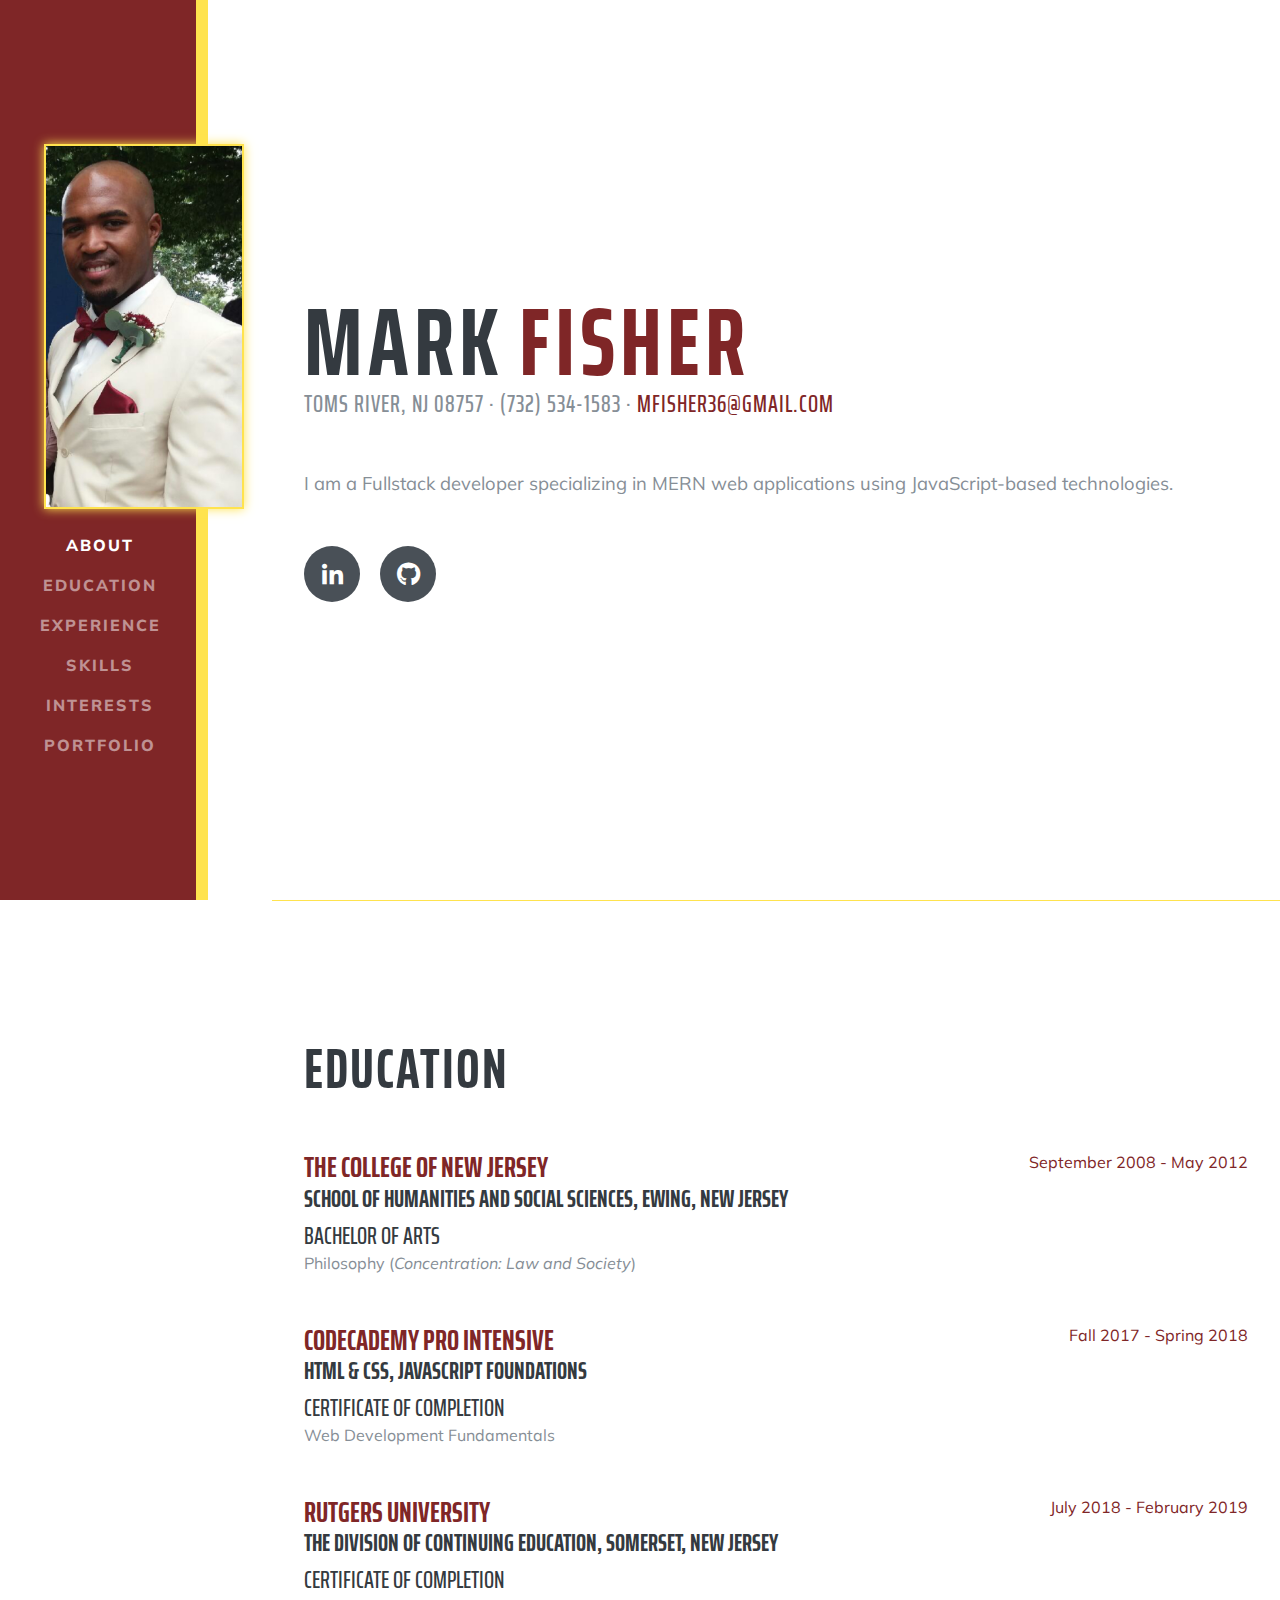
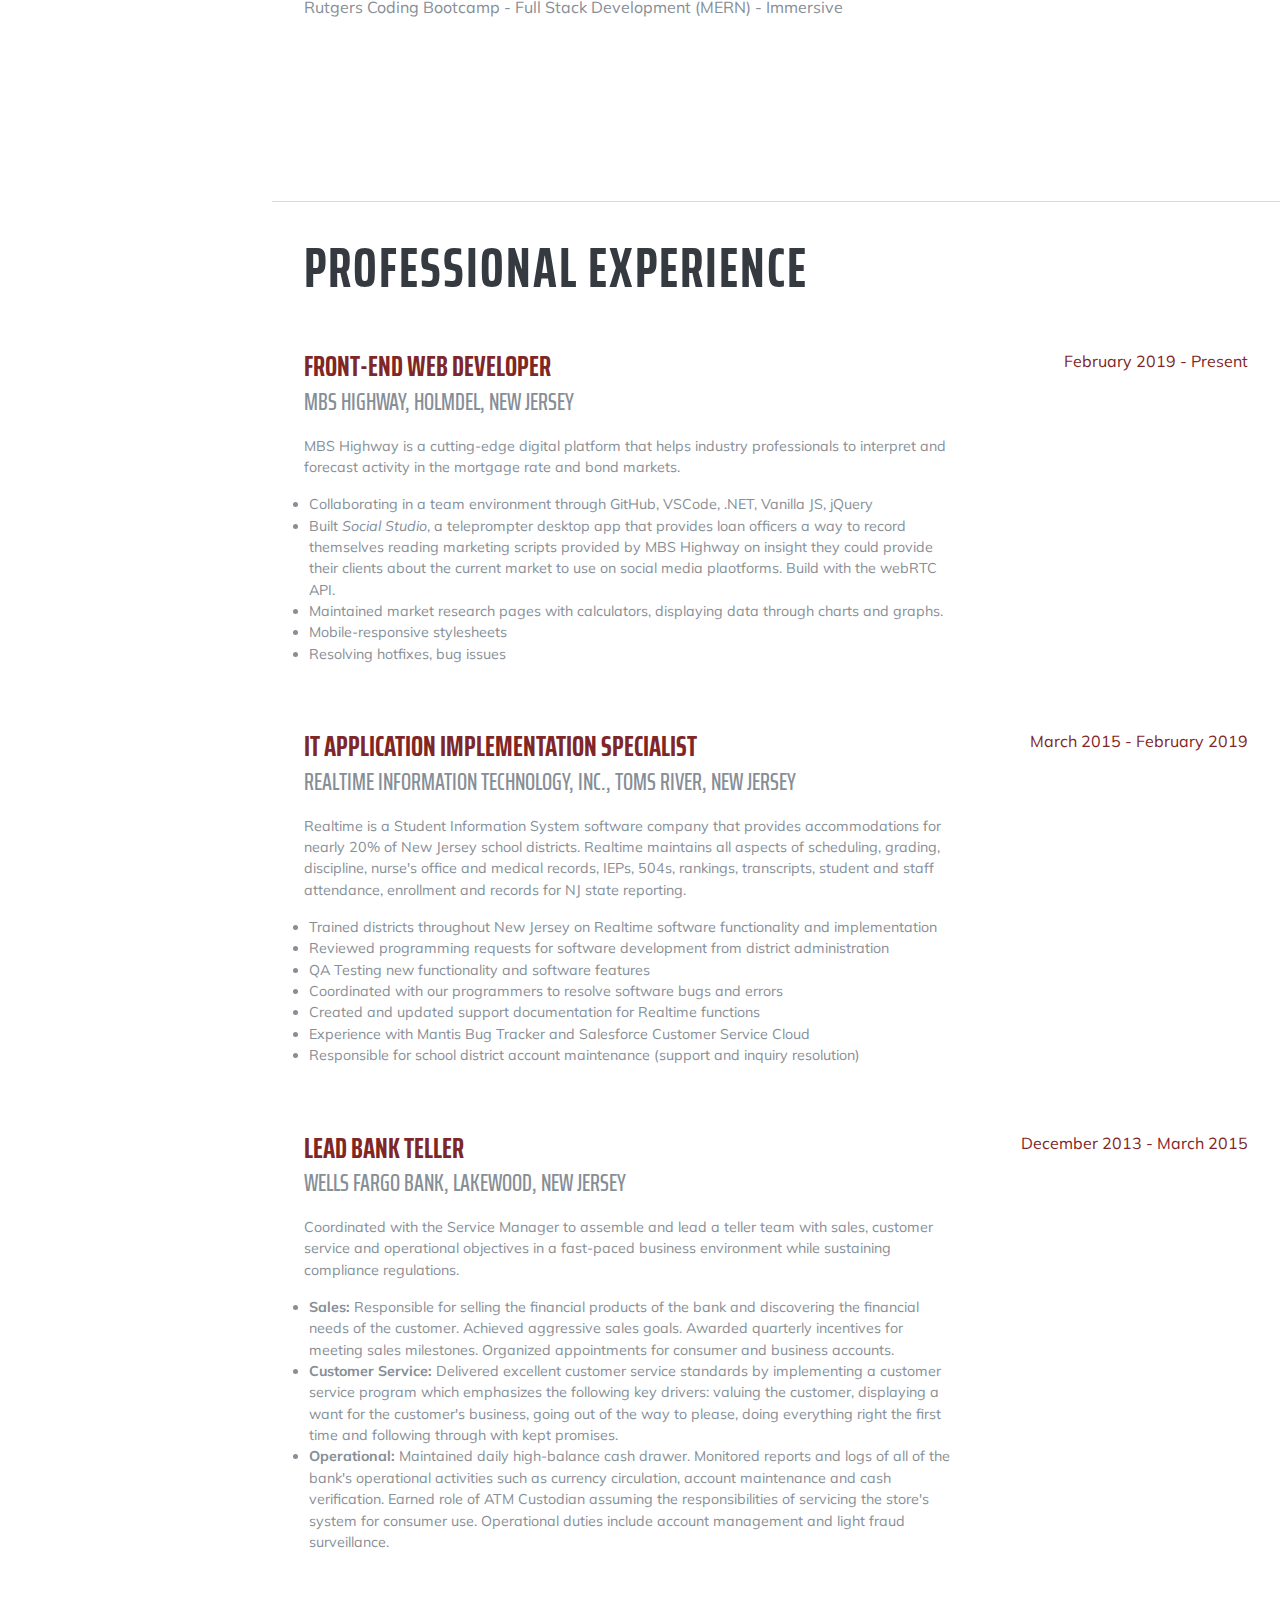
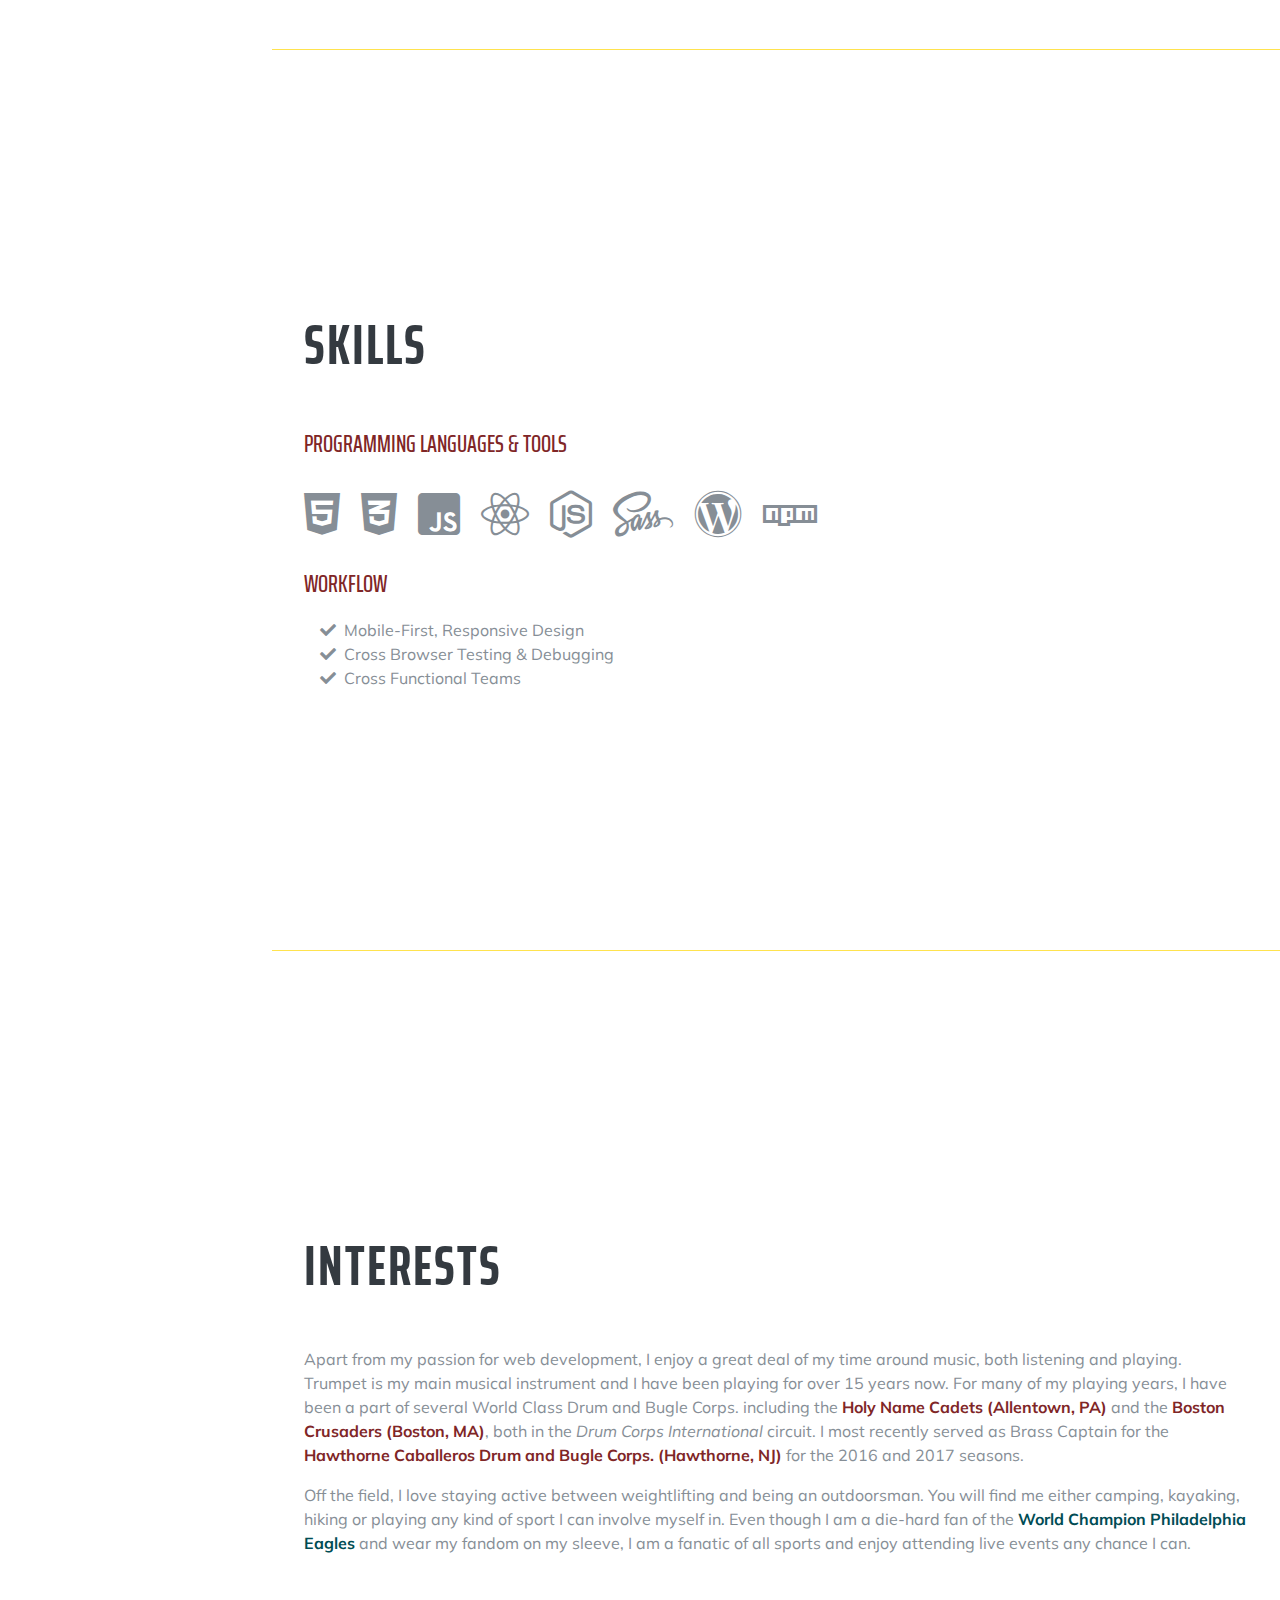
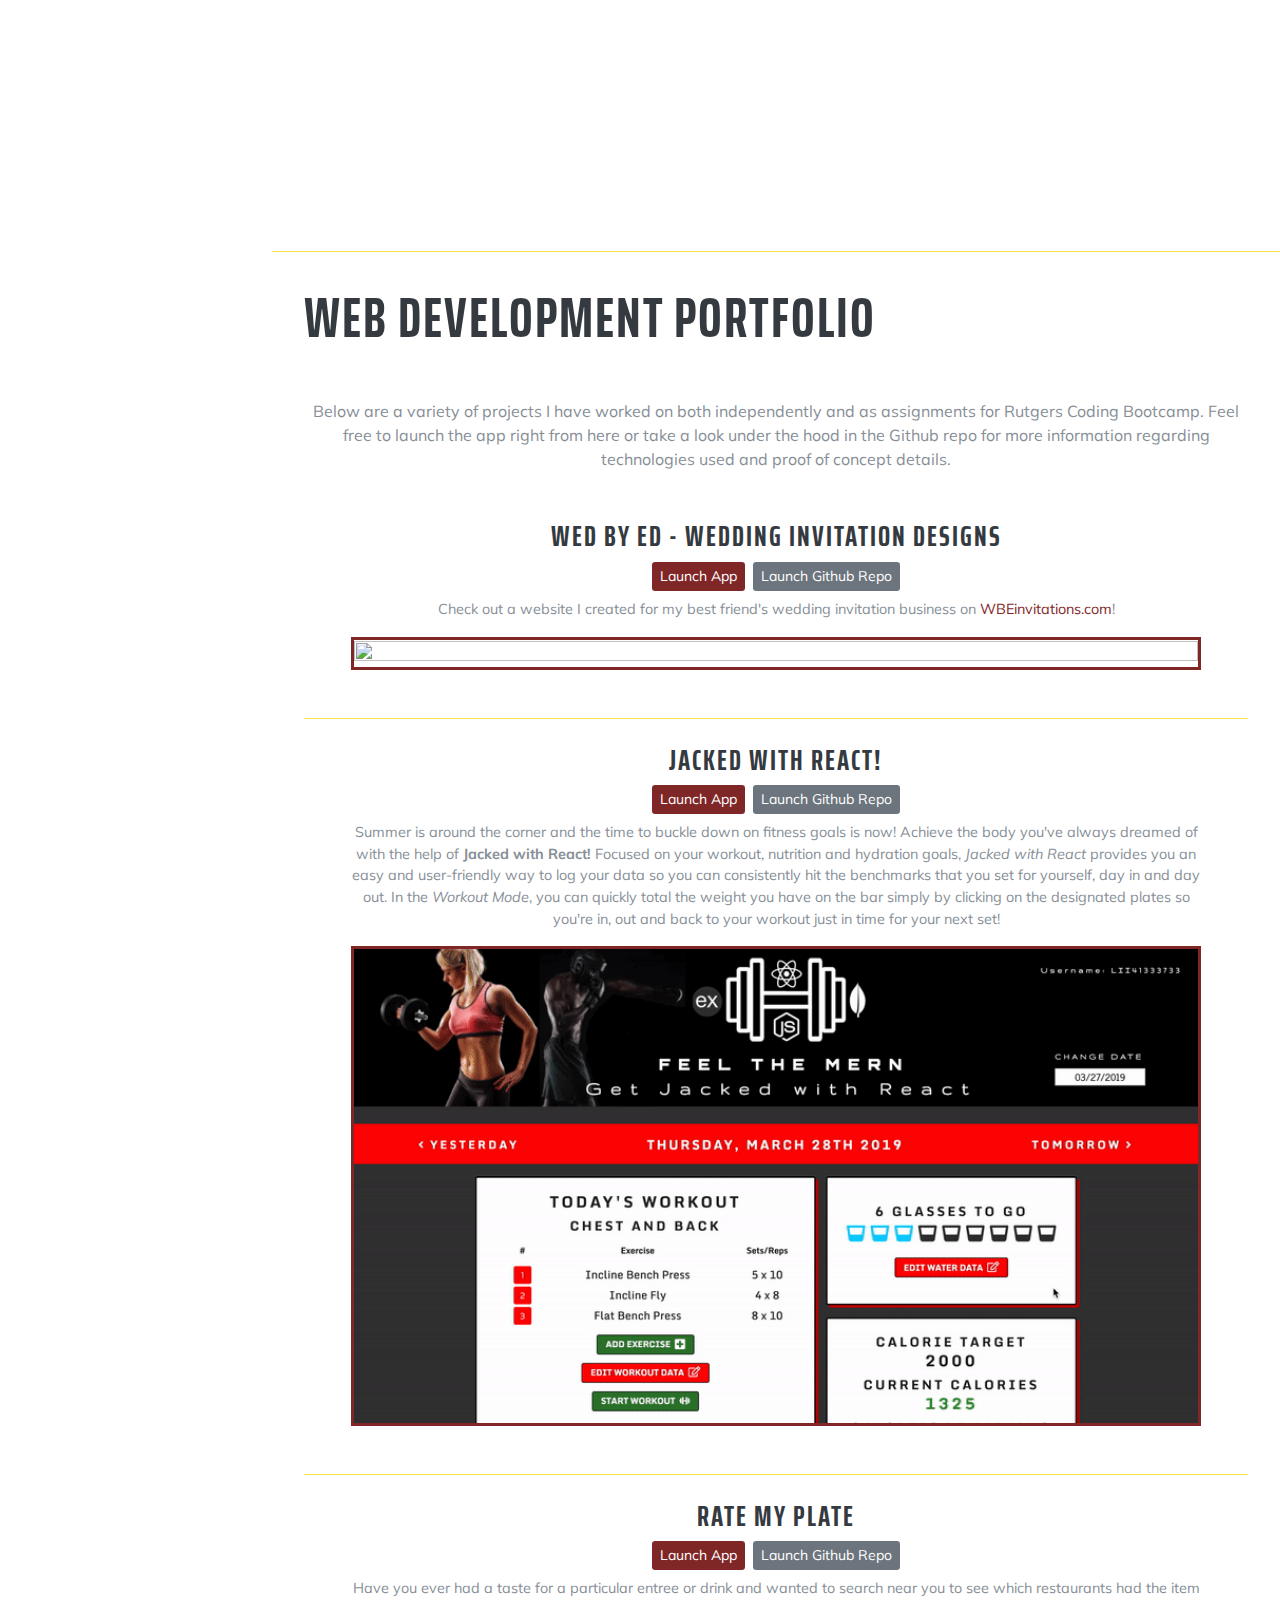
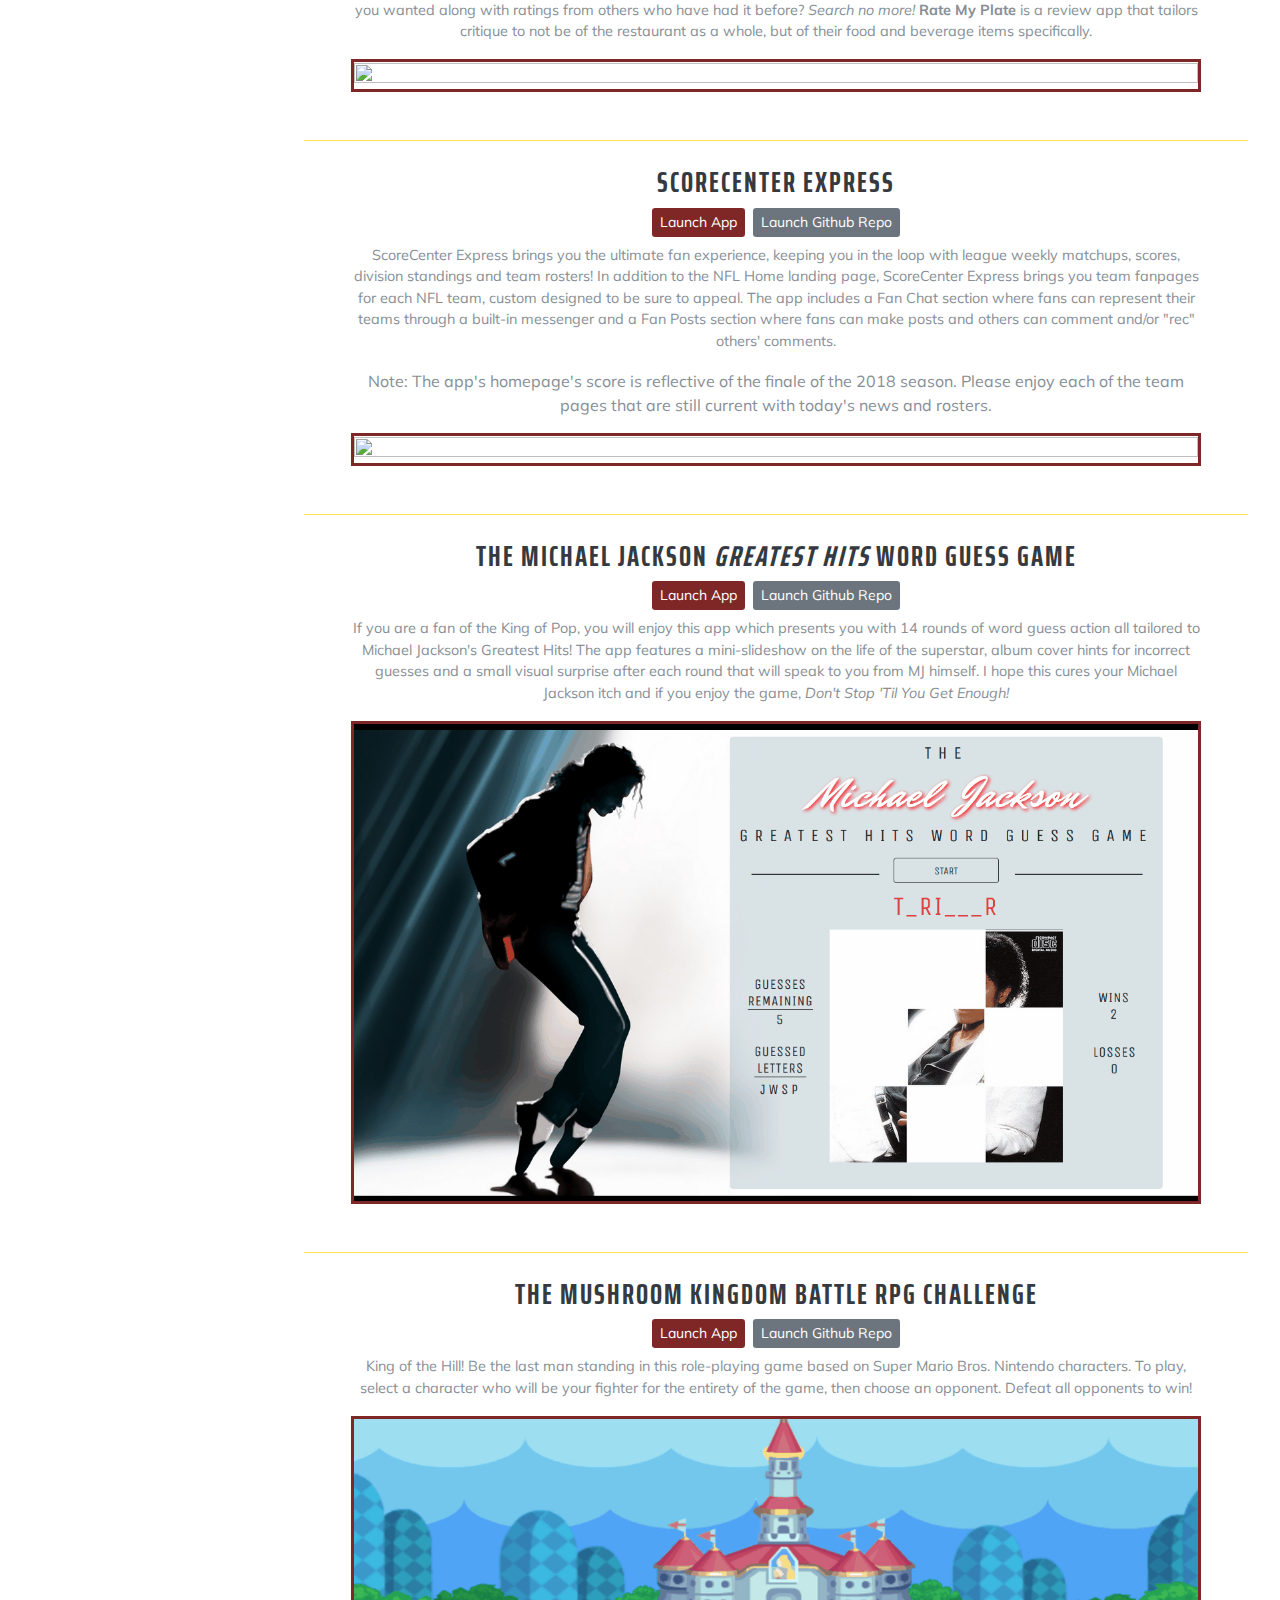
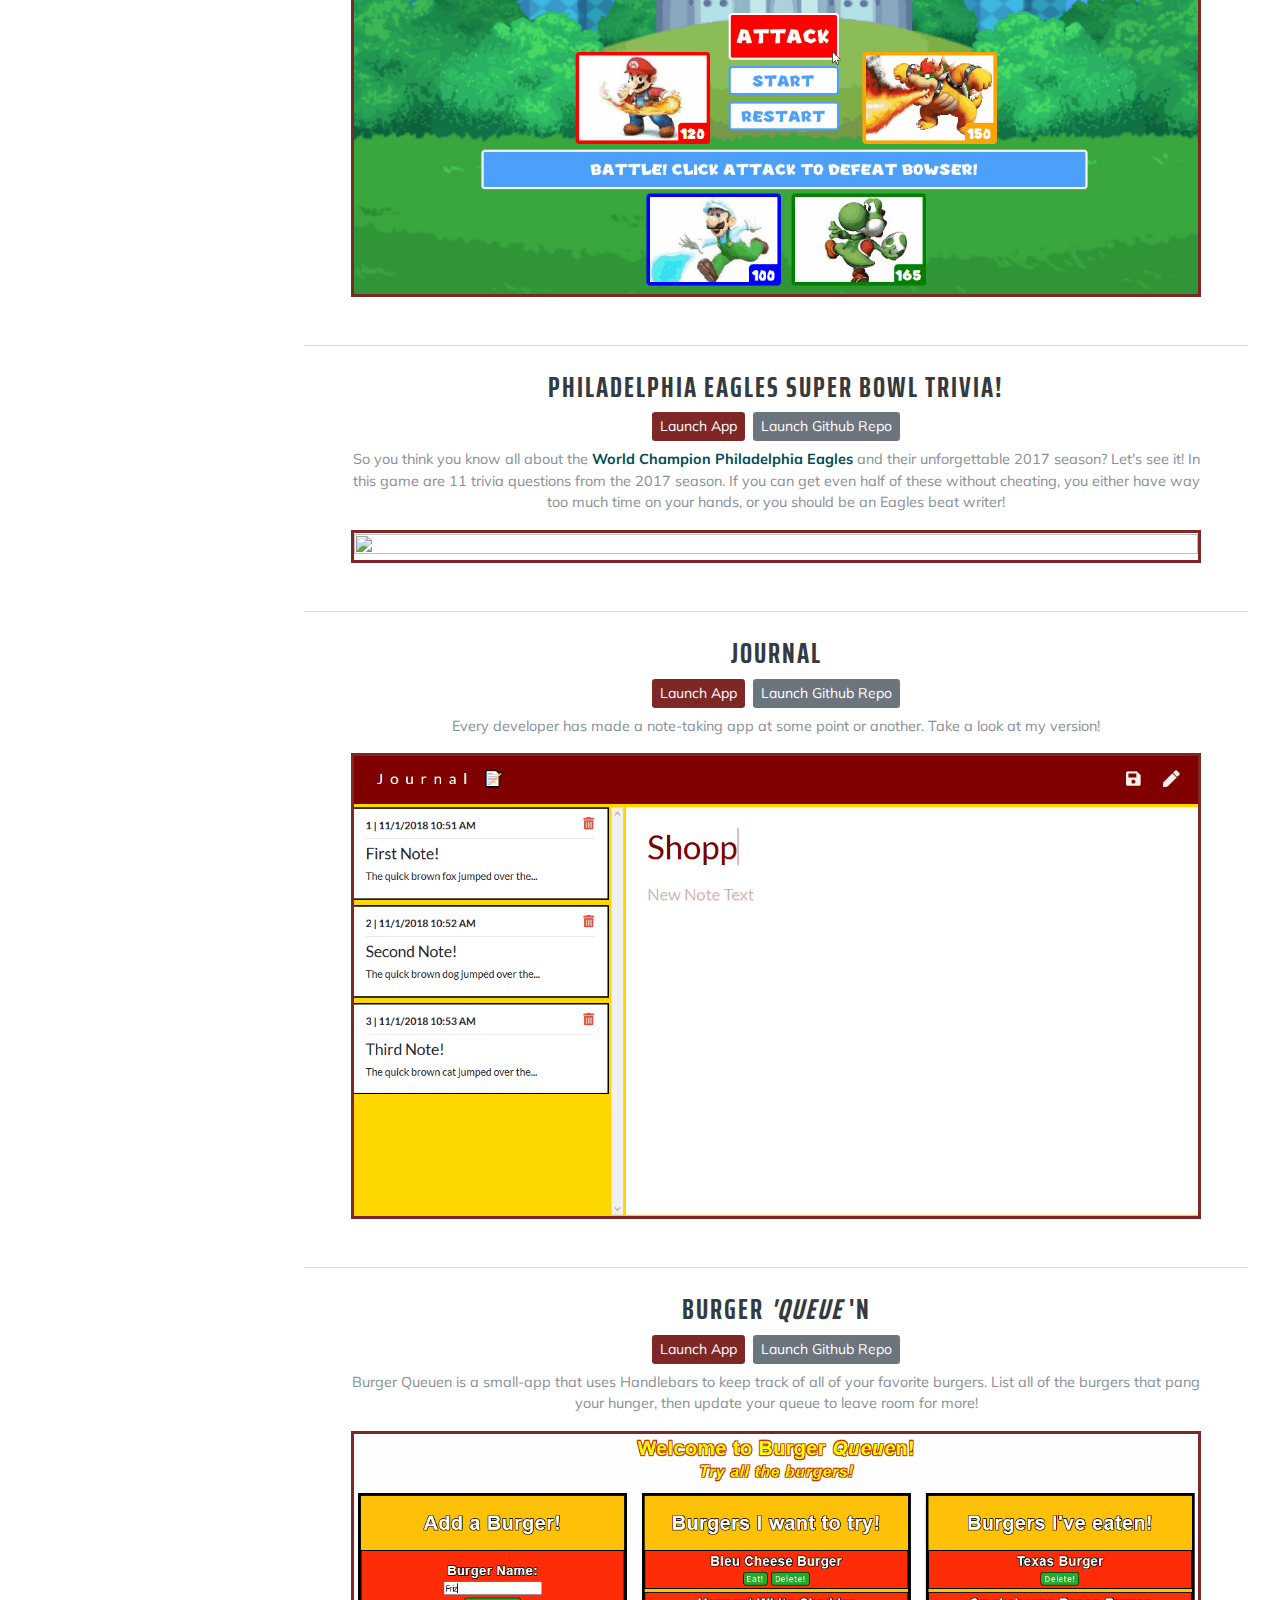
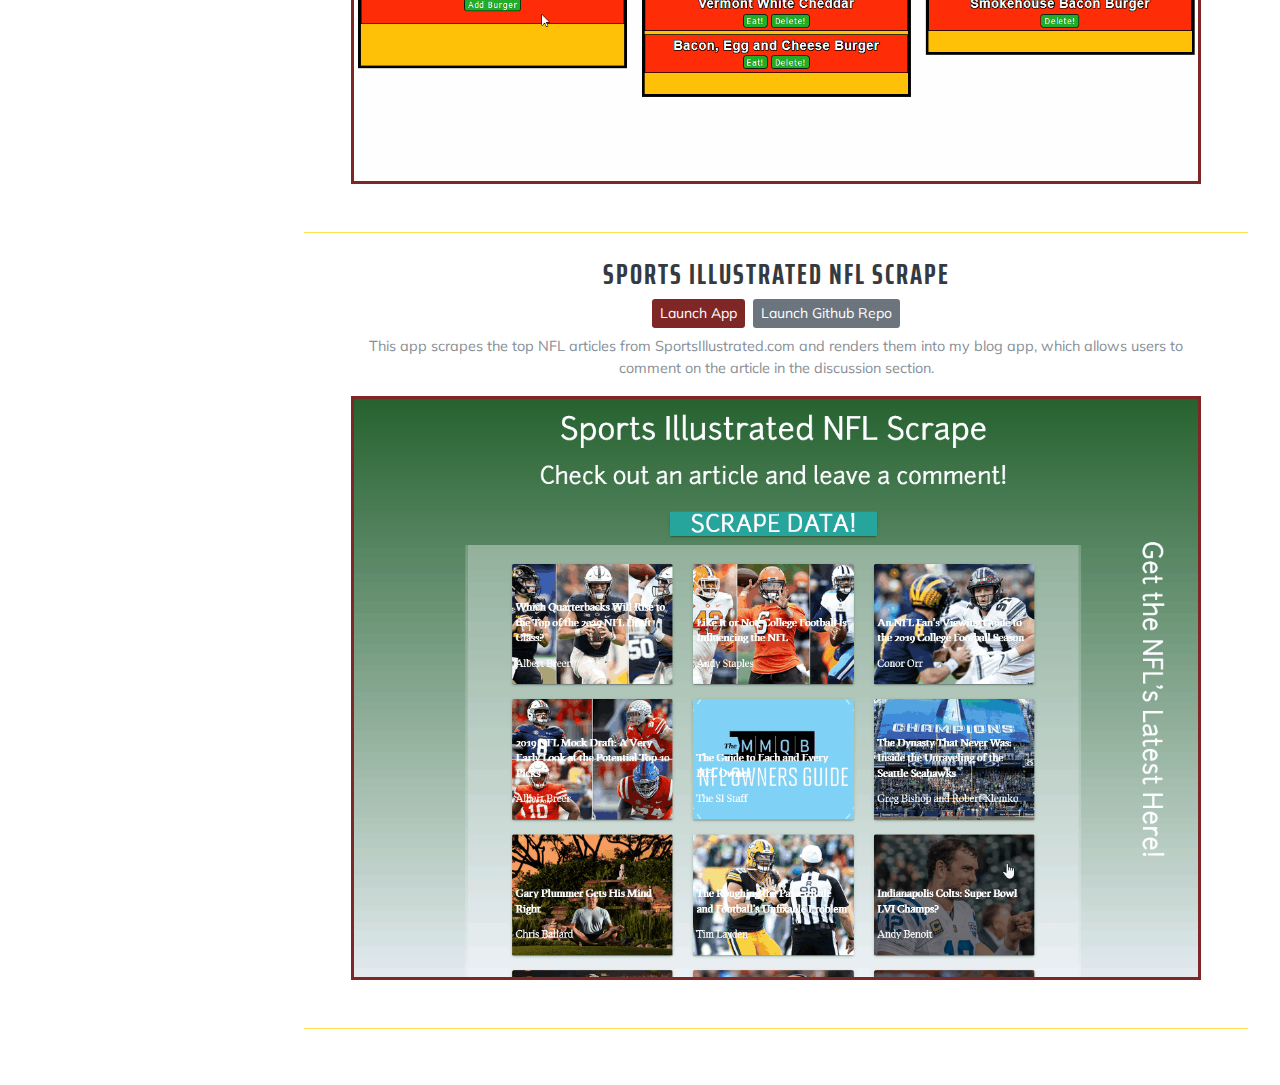
==== commit 015cad74: "Update index.html" ====
--- a/index.html
+++ b/index.html
@@ -318,7 +318,8 @@
               <a href="https://scorecenter-express.herokuapp.com/" target="_blank"><button type="button" class="btn btn-primary btn-sm mr-2">Launch App</button></a><a href="https://github.com/LII41333733/scorecenter-express" target="_blank"><button type="button" class="btn btn-secondary btn-sm">Launch Github Repo</button></a>
               <div class="folio-text mx-auto">
                 <p class="port-text-para mt-2 text-center">ScoreCenter Express brings you the ultimate fan experience, keeping you in the loop with league weekly matchups, scores, division standings and team rosters! In addition to the NFL Home landing page, ScoreCenter Express brings you team fanpages for each NFL team, custom designed to be sure to appeal. The app includes a Fan Chat section where fans can represent their teams through a built-in messenger and a Fan Posts section where fans can make posts and others can comment and/or "rec" others' comments.</p>
-                </div>
+                <p>Note: The app's homepage's score is reflective of the finale of the 2018 season. Please enjoy each of the team pages that are still current with today's news and rosters.</p>                
+</div>
                 <div class="folio-row mx-auto">
                   <a href="https://scorecenter-express.herokuapp.com/" target="_blank"><img class="folio-gif" src="./img/scorecenter-gif.gif"></a>
                 </div>
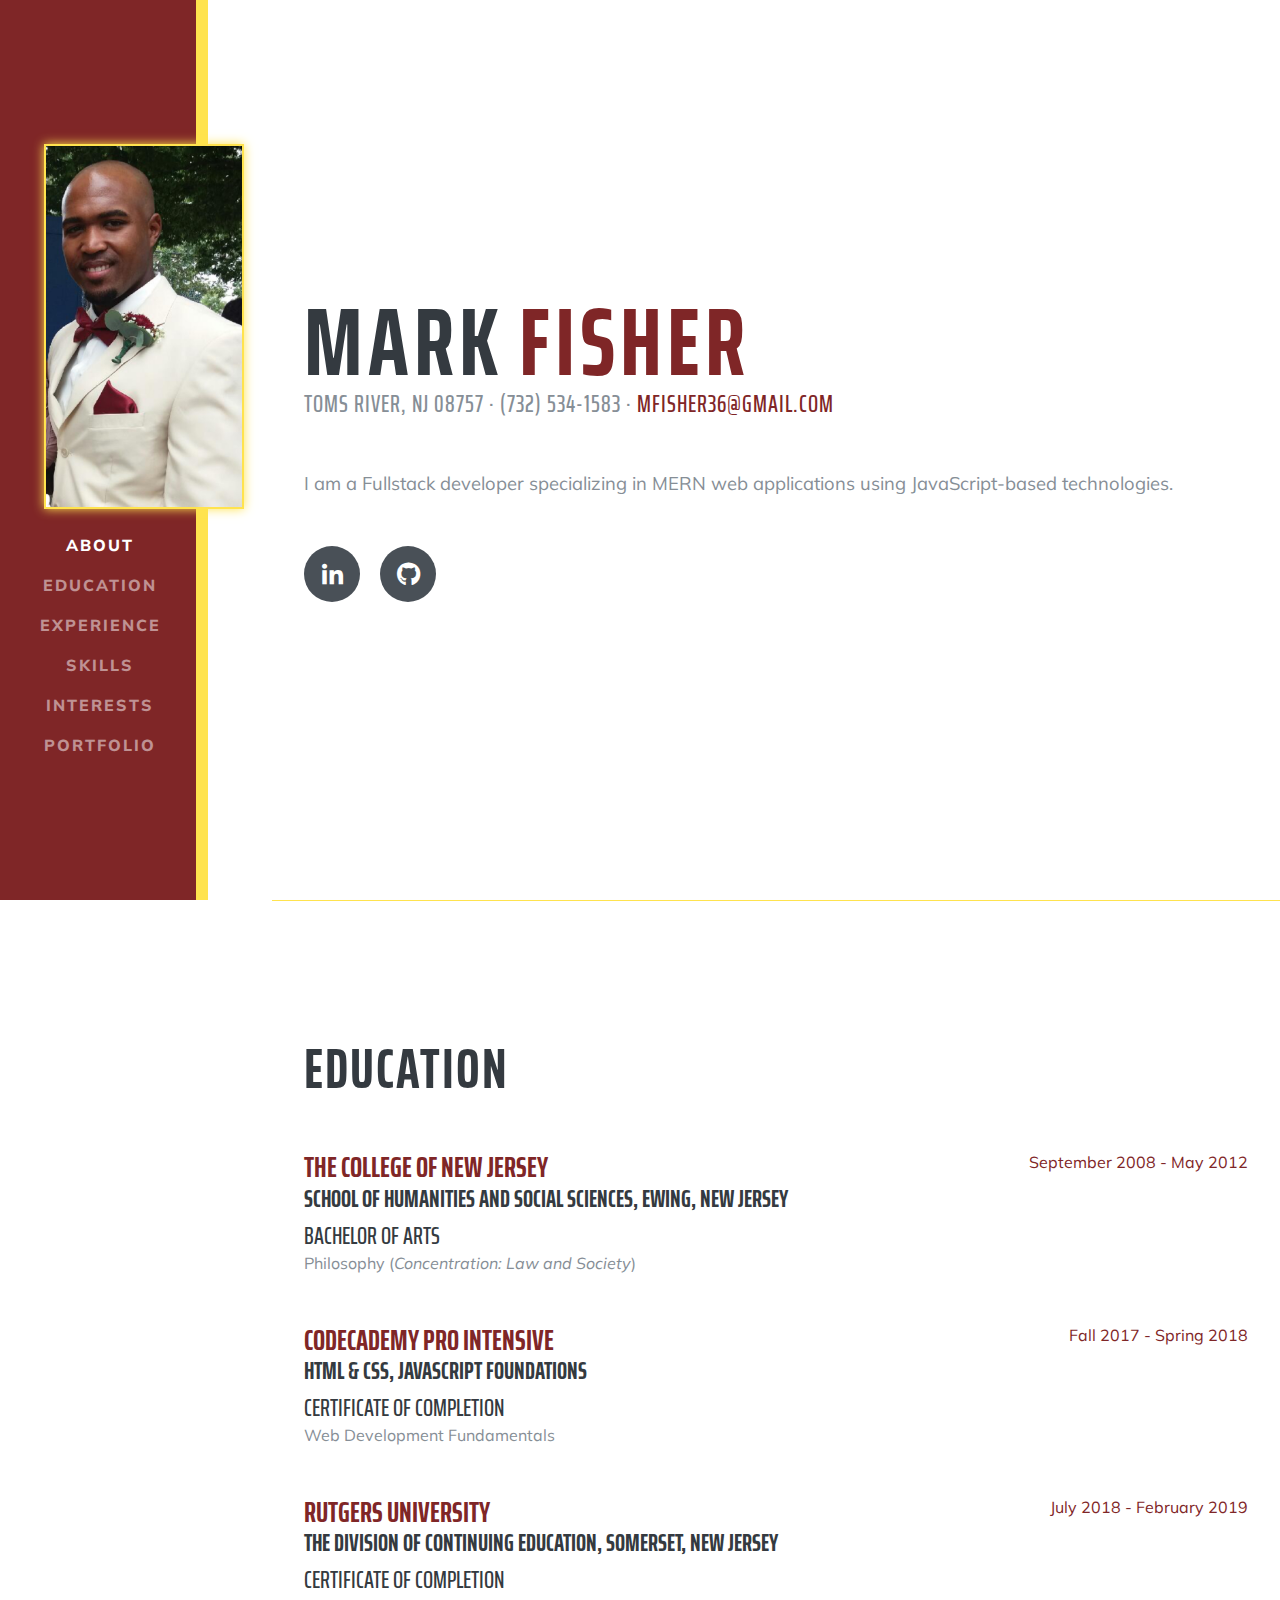
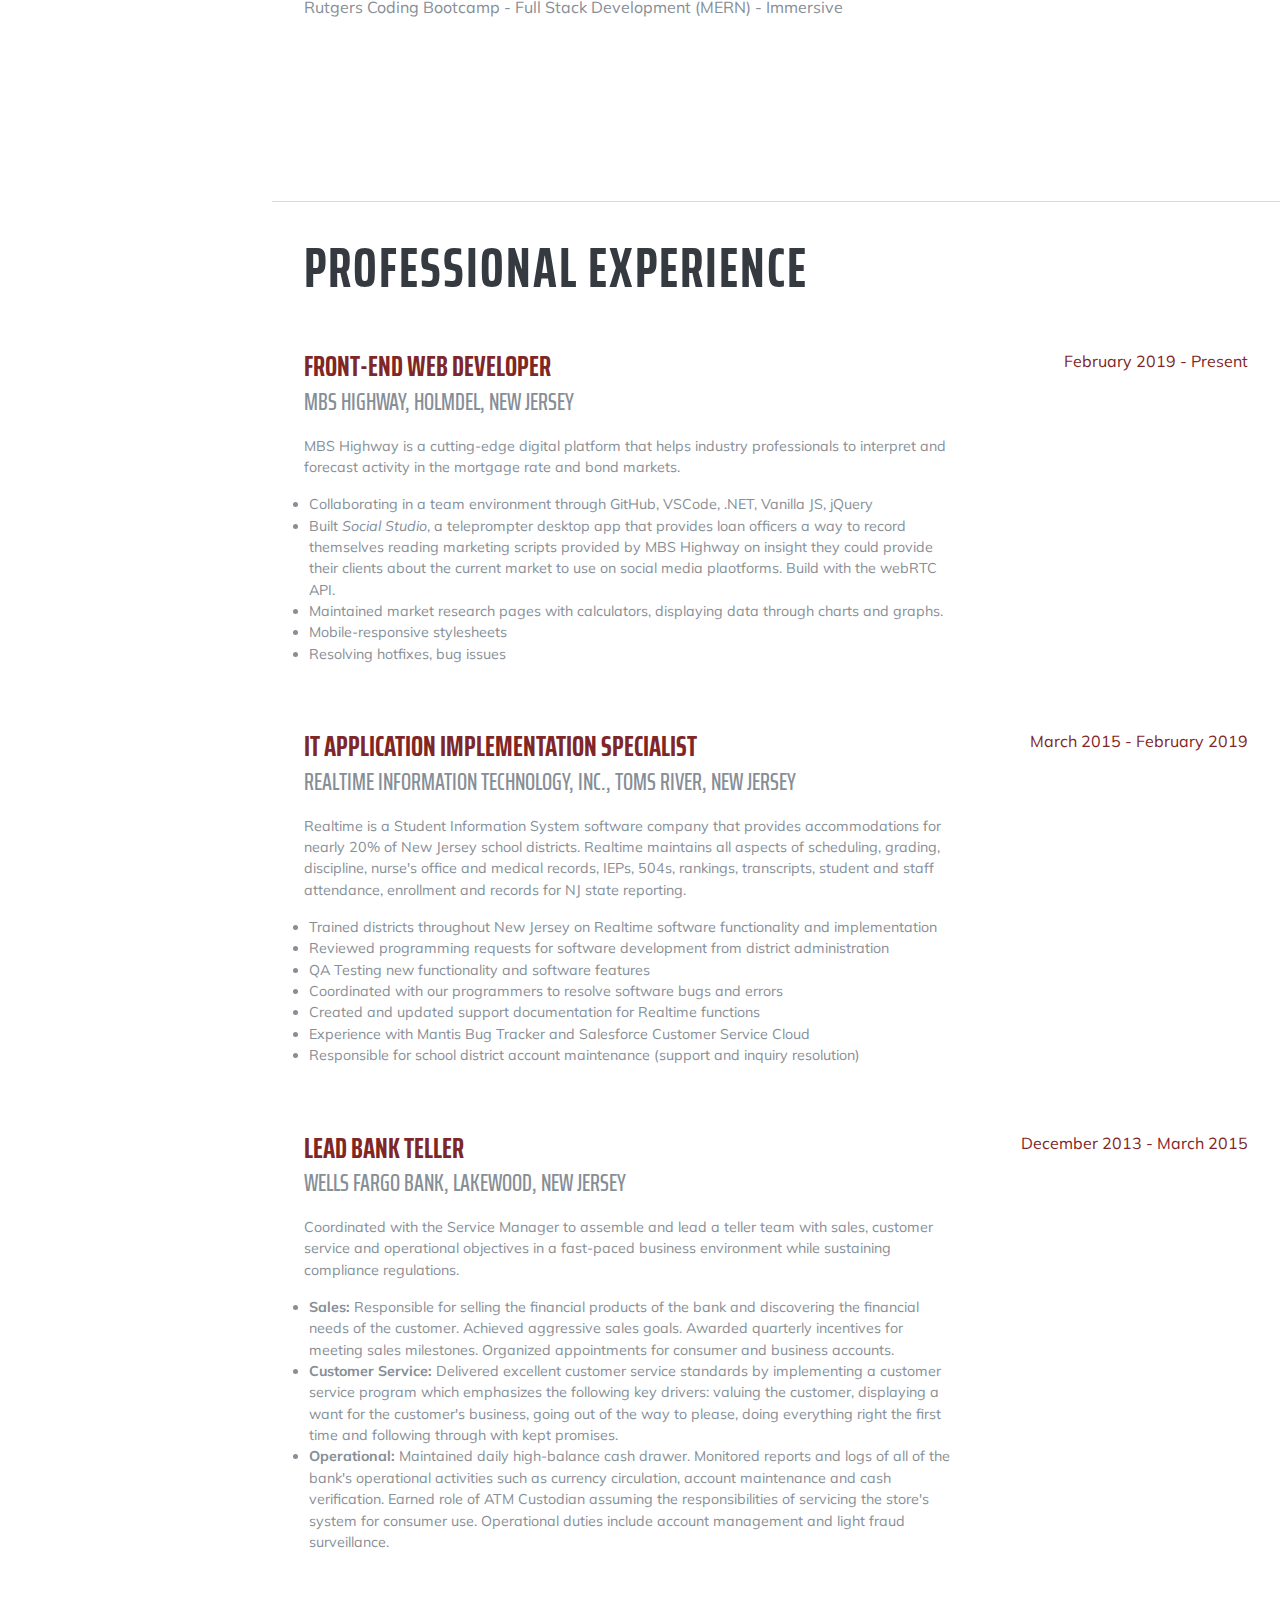
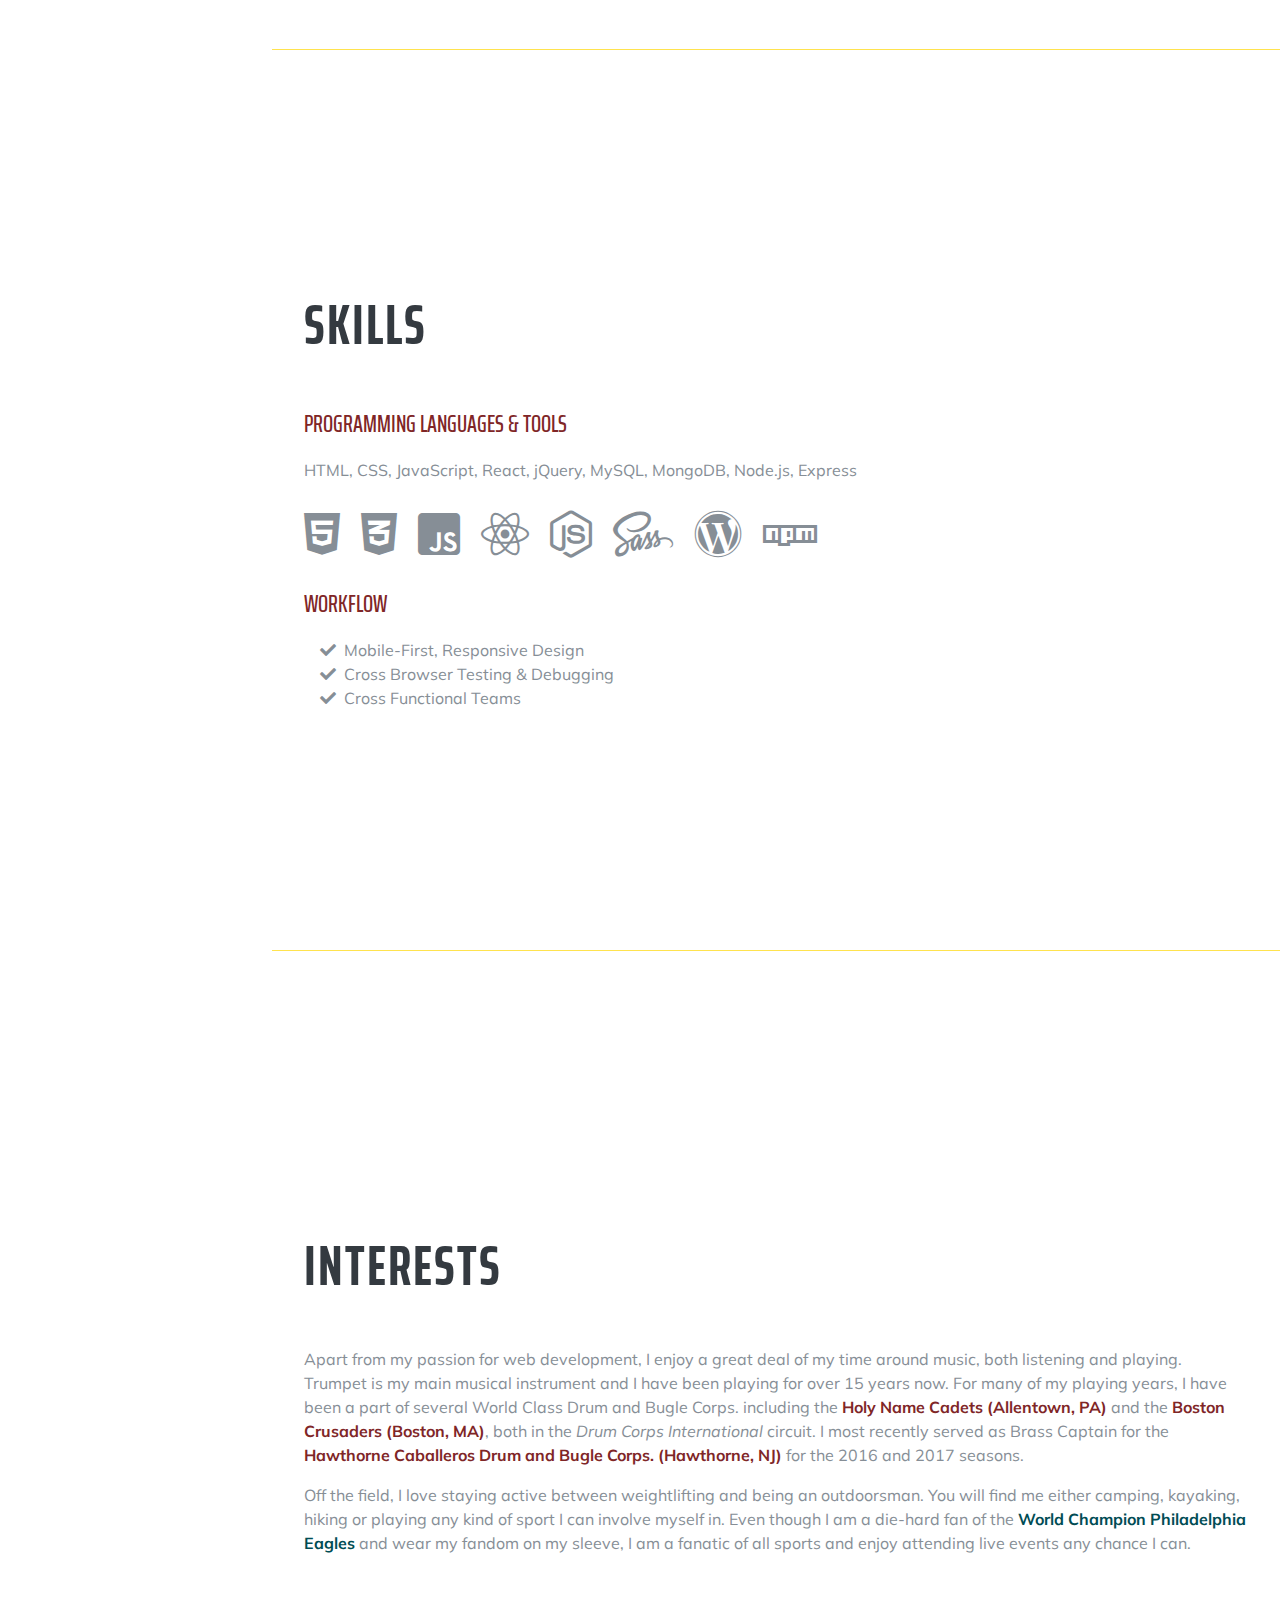
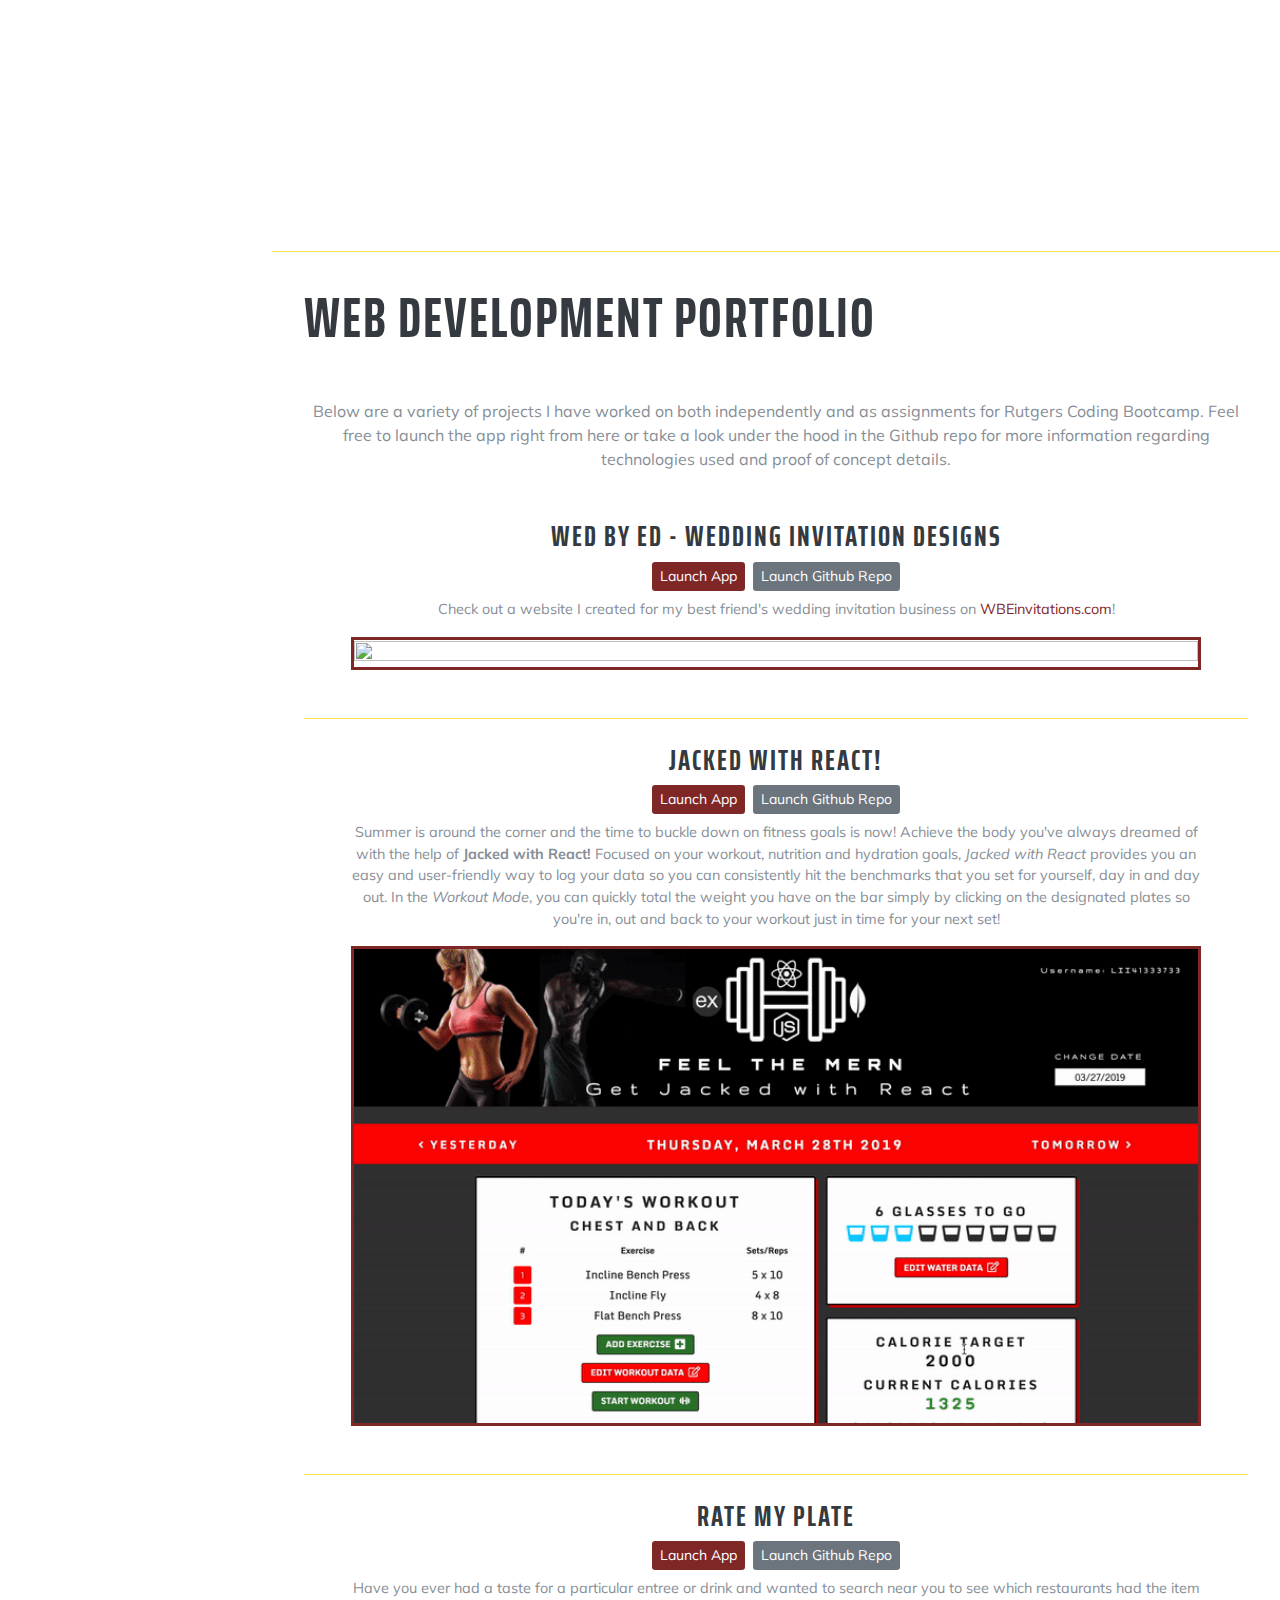
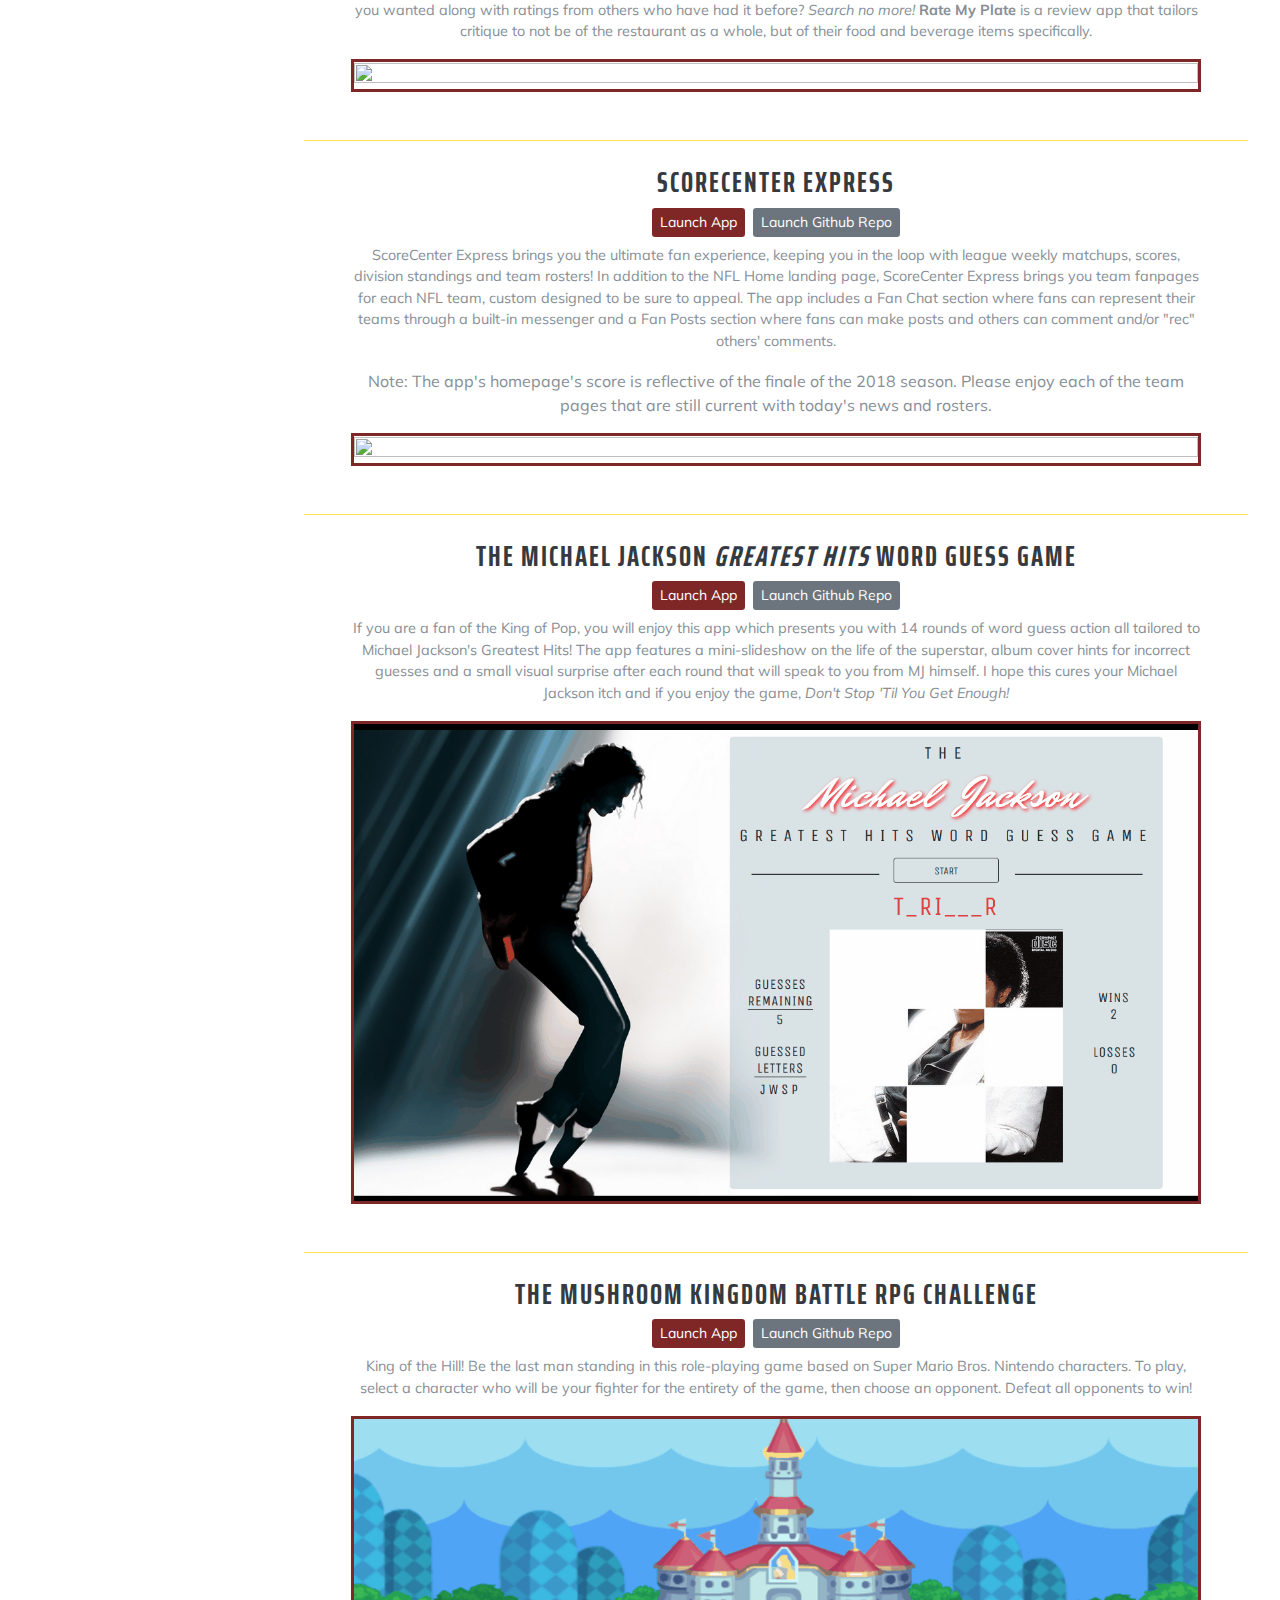
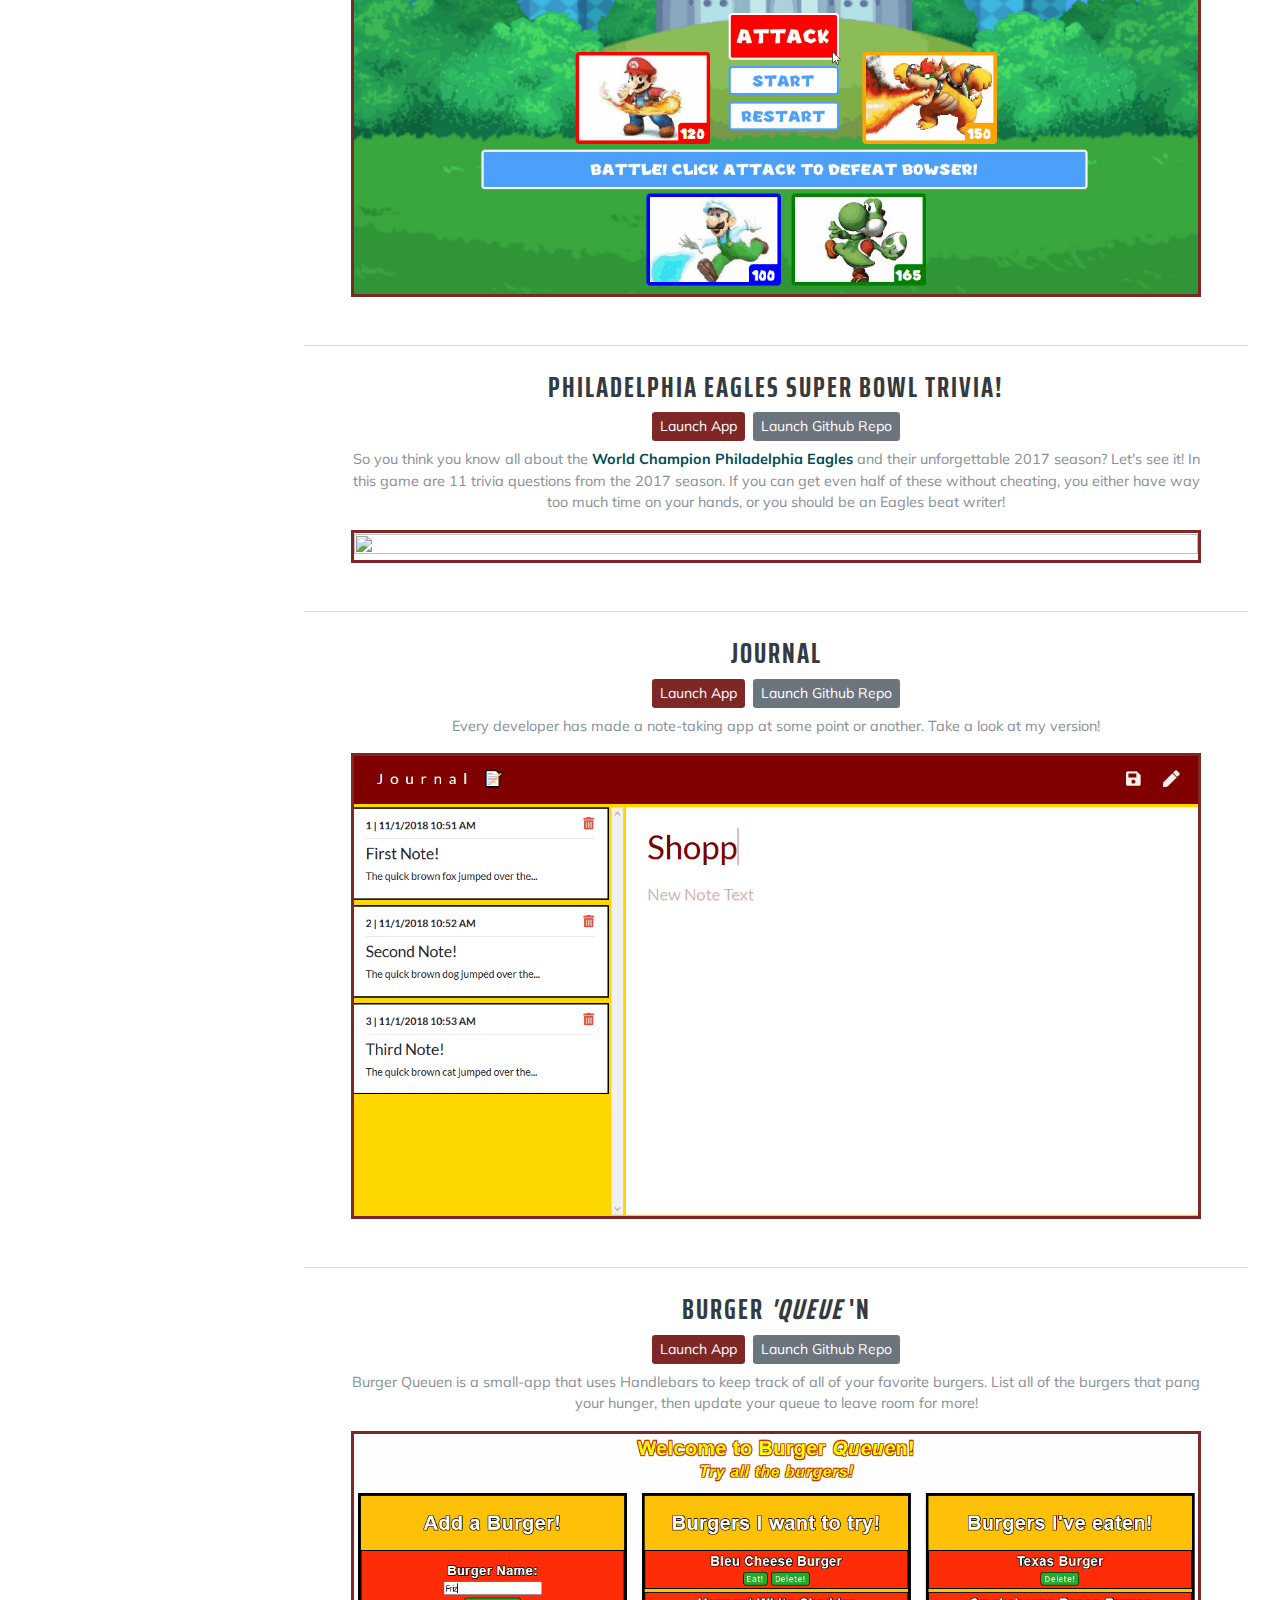
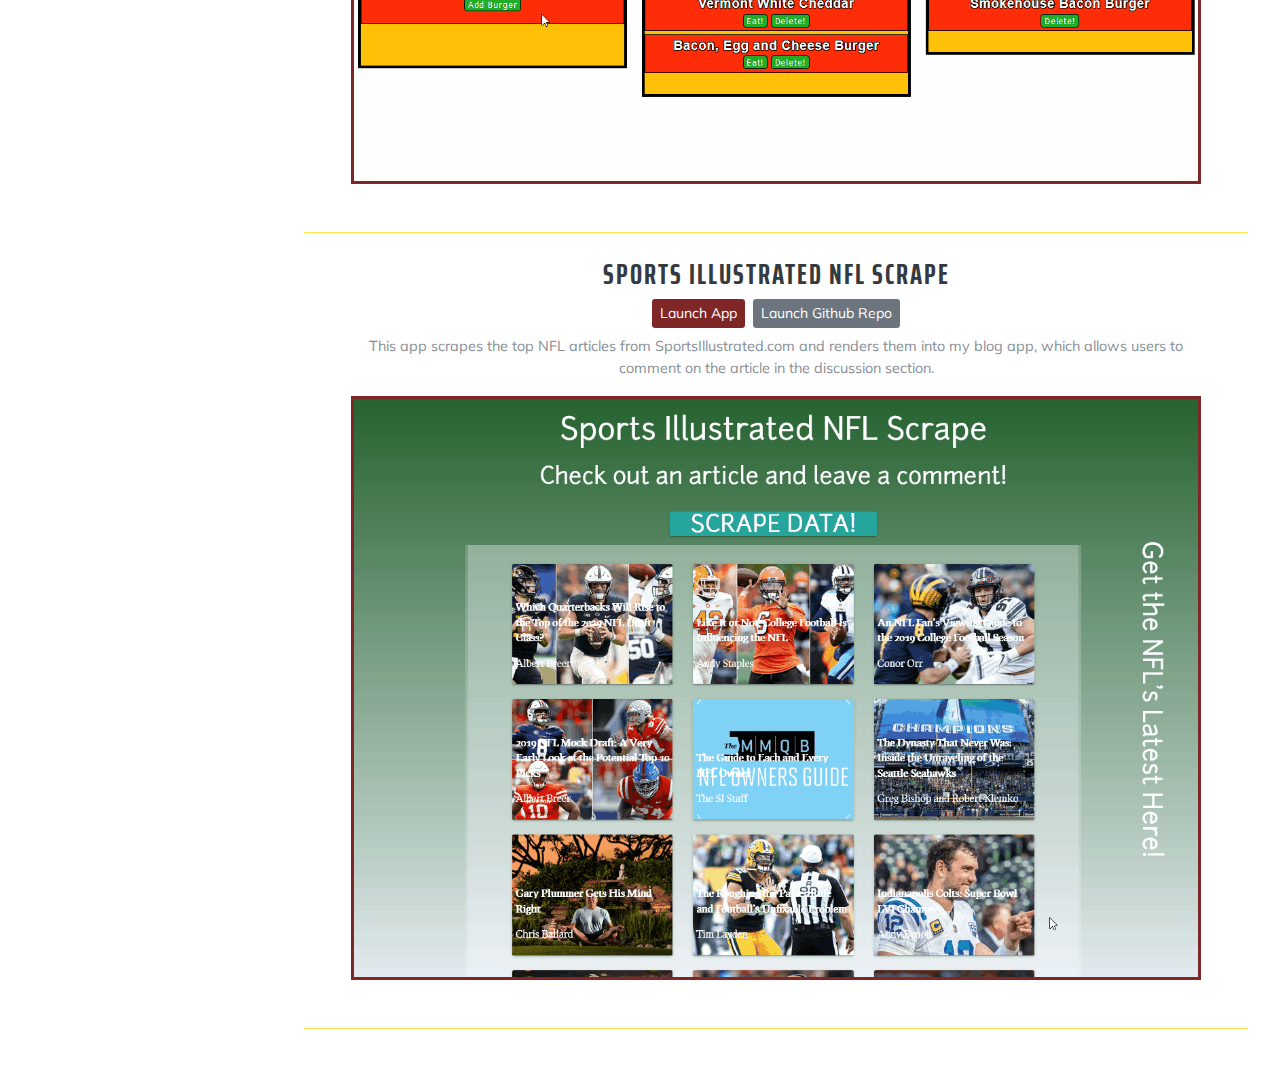
==== commit 627faffb: "Update index.html" ====
--- a/index.html
+++ b/index.html
@@ -213,6 +213,7 @@
         <h2 class="mb-5">Skills</h2>
 
         <div class="subheading mb-3  school-name">Programming Languages &amp; Tools</div>
+        <p>HTML, CSS, JavaScript, React, jQuery, MySQL, MongoDB, Node.js, Express</p>
         <ul class="list-inline dev-icons">
           <li class="list-inline-item">
             <i class="fab fa-html5"></i>
